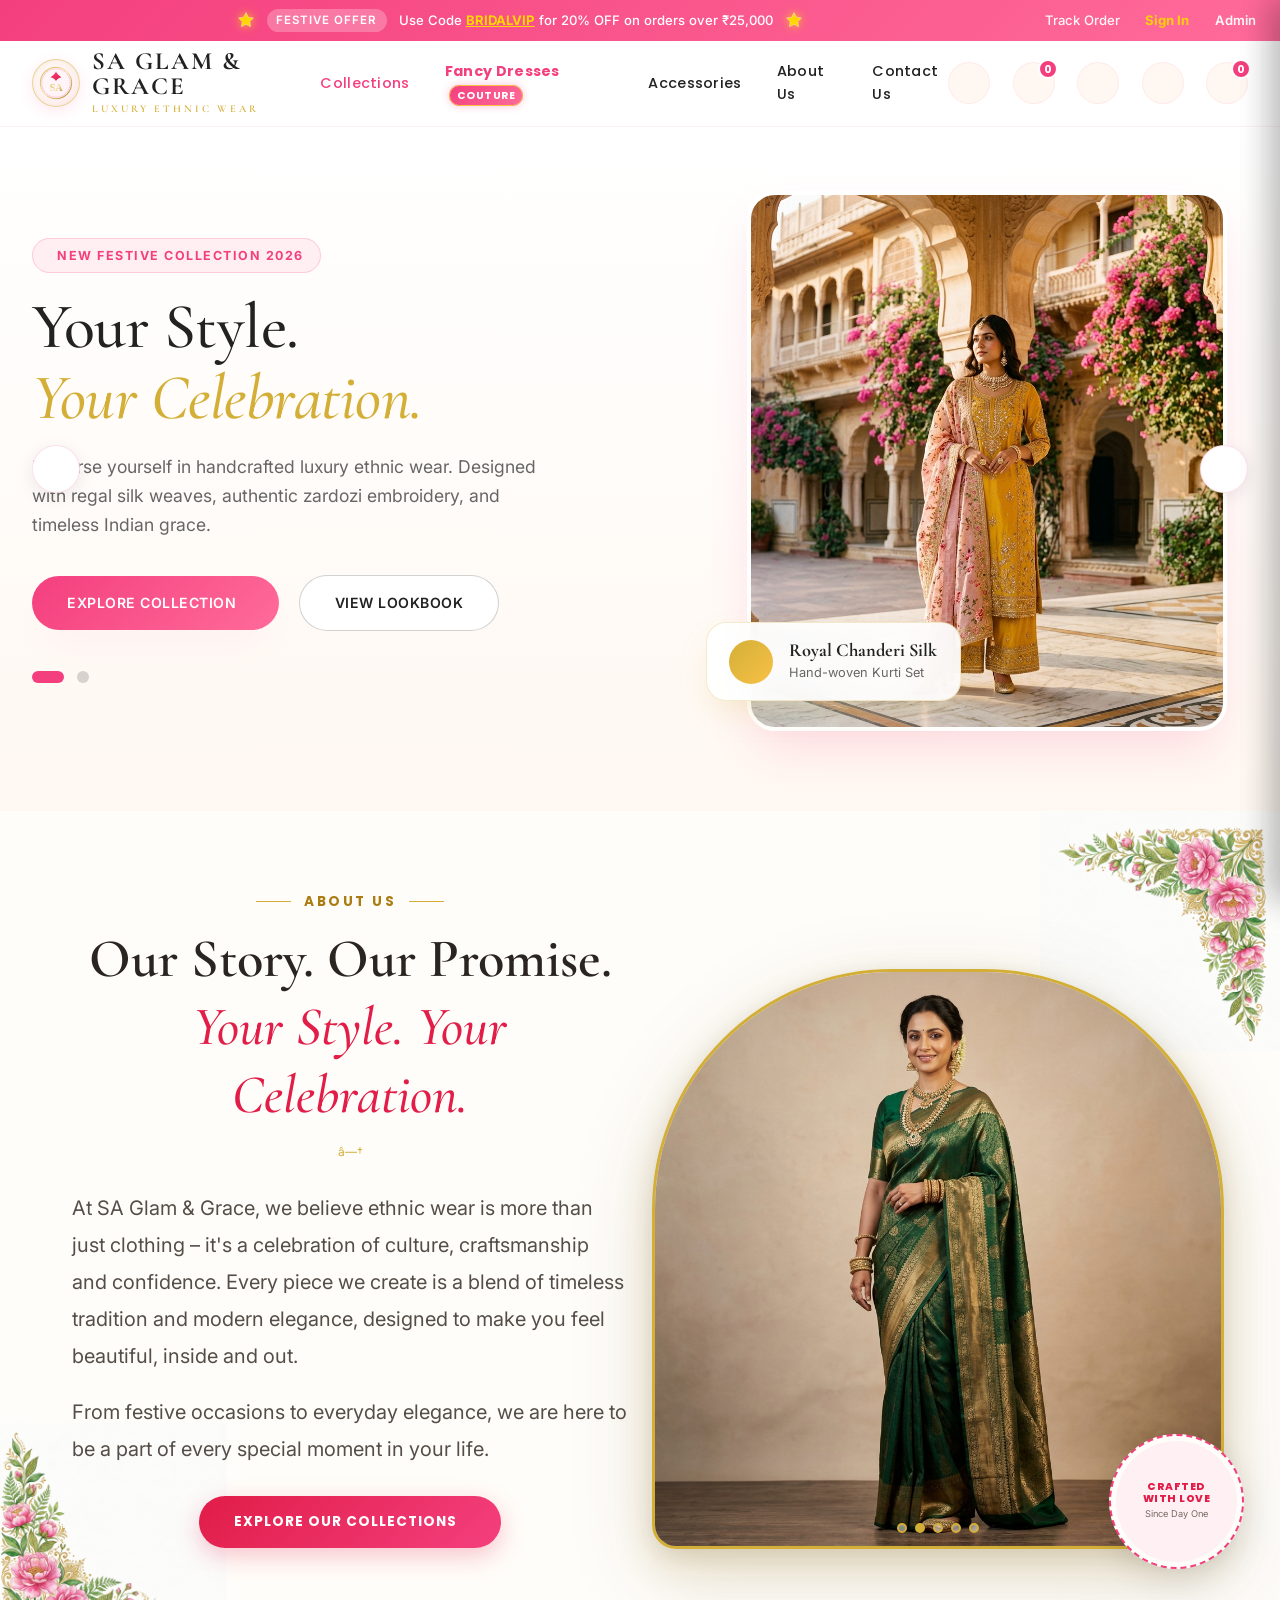
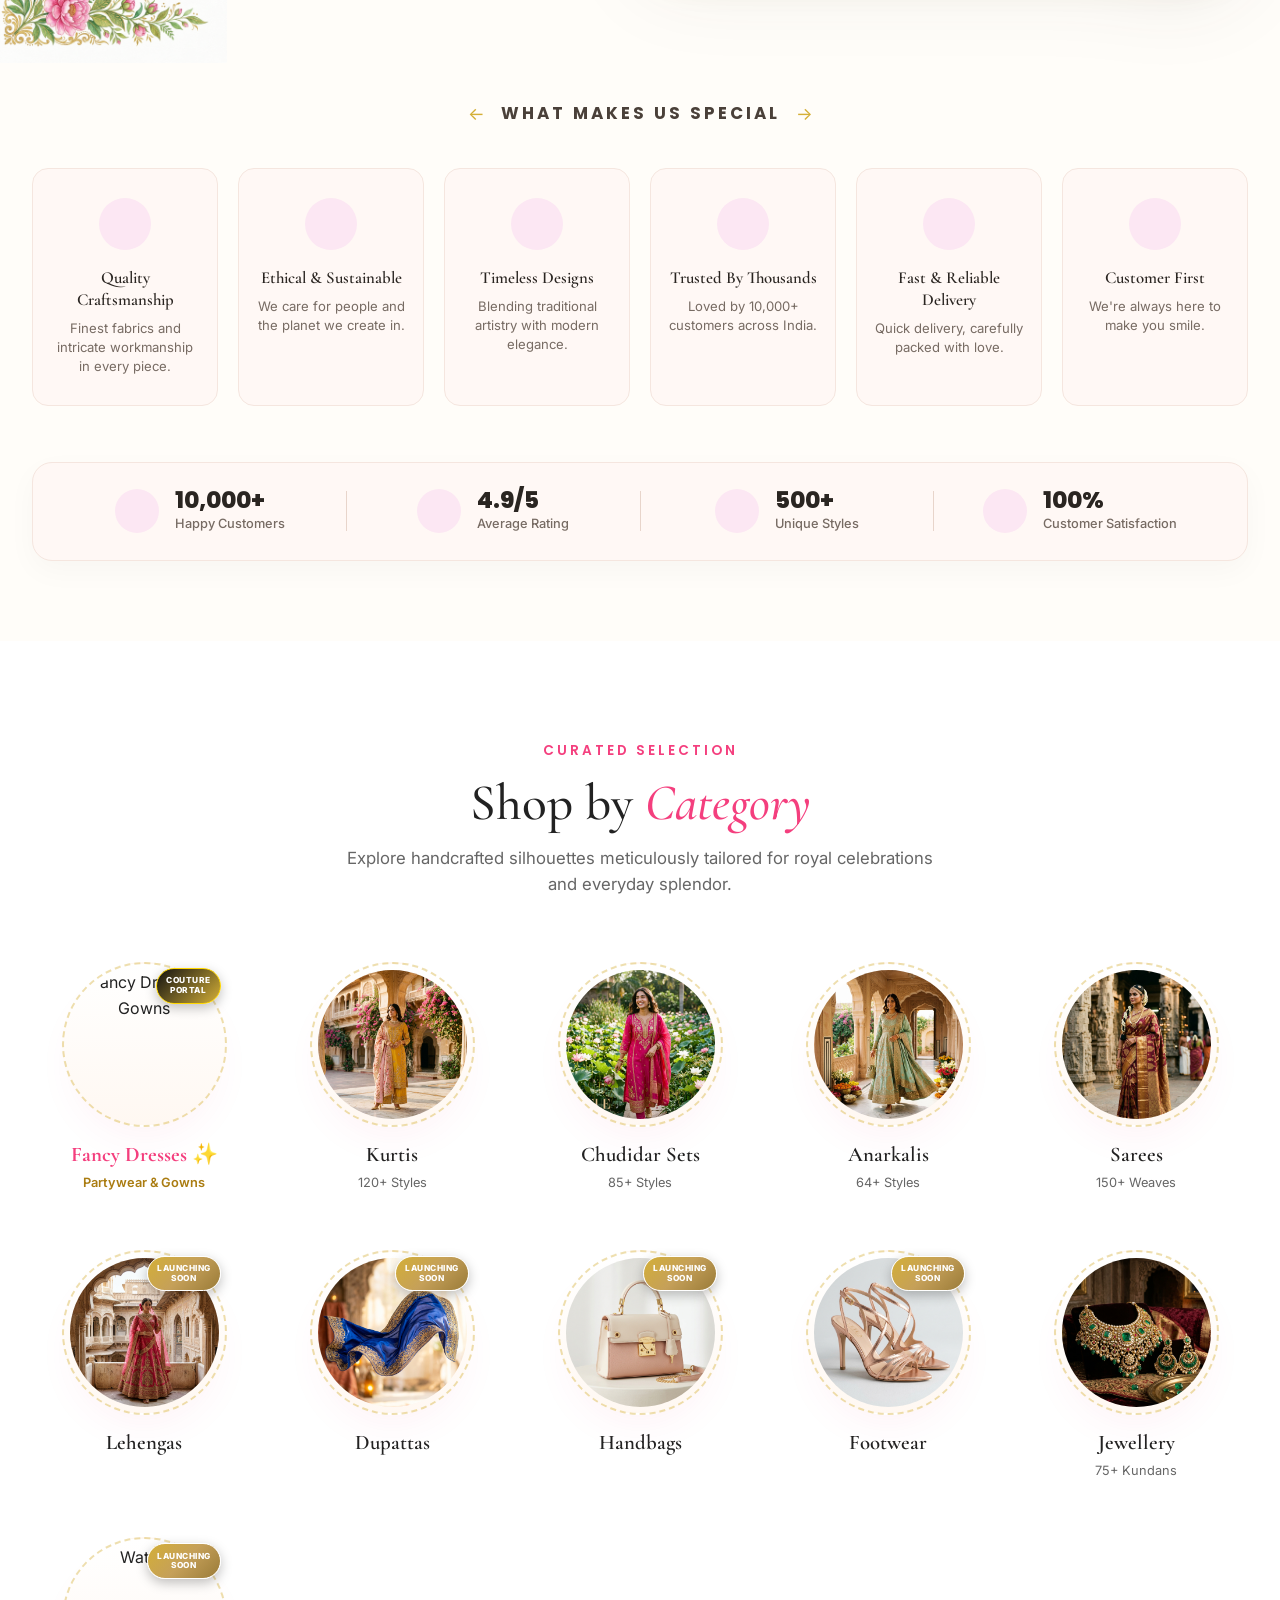
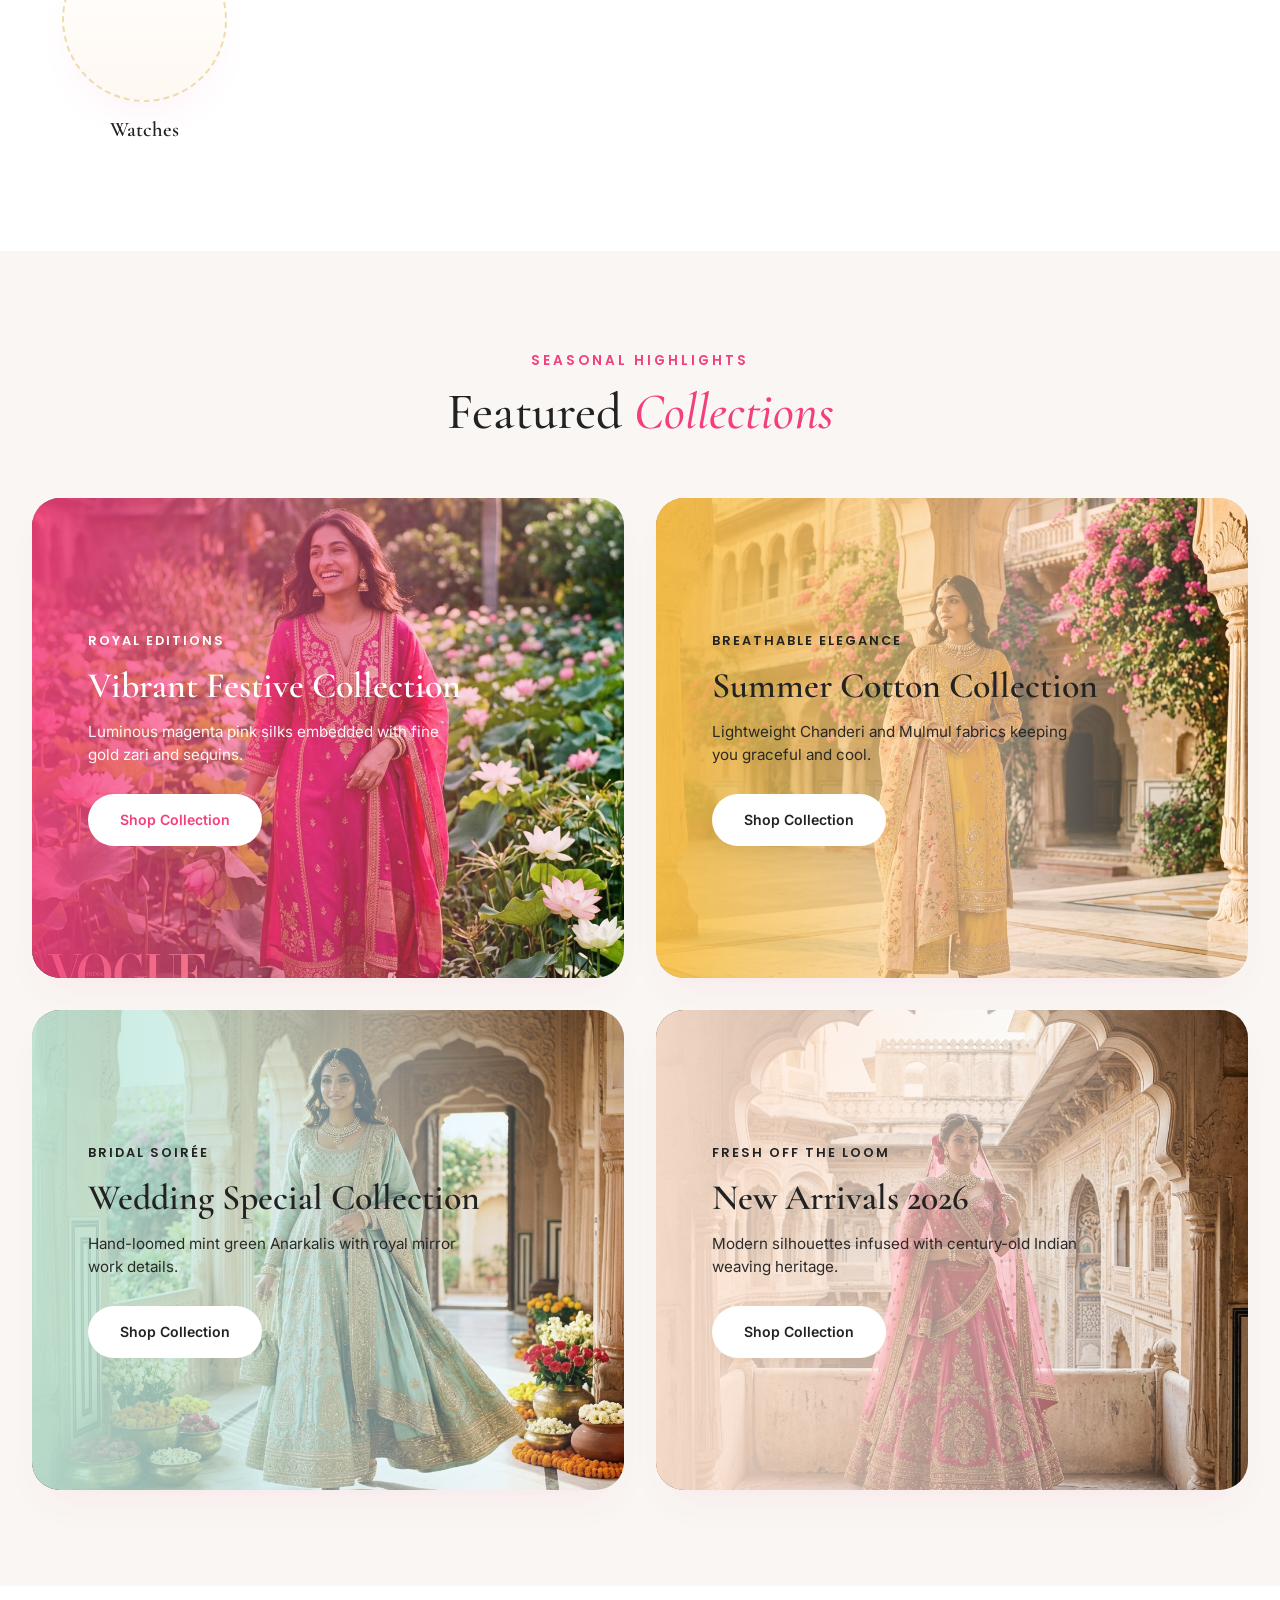
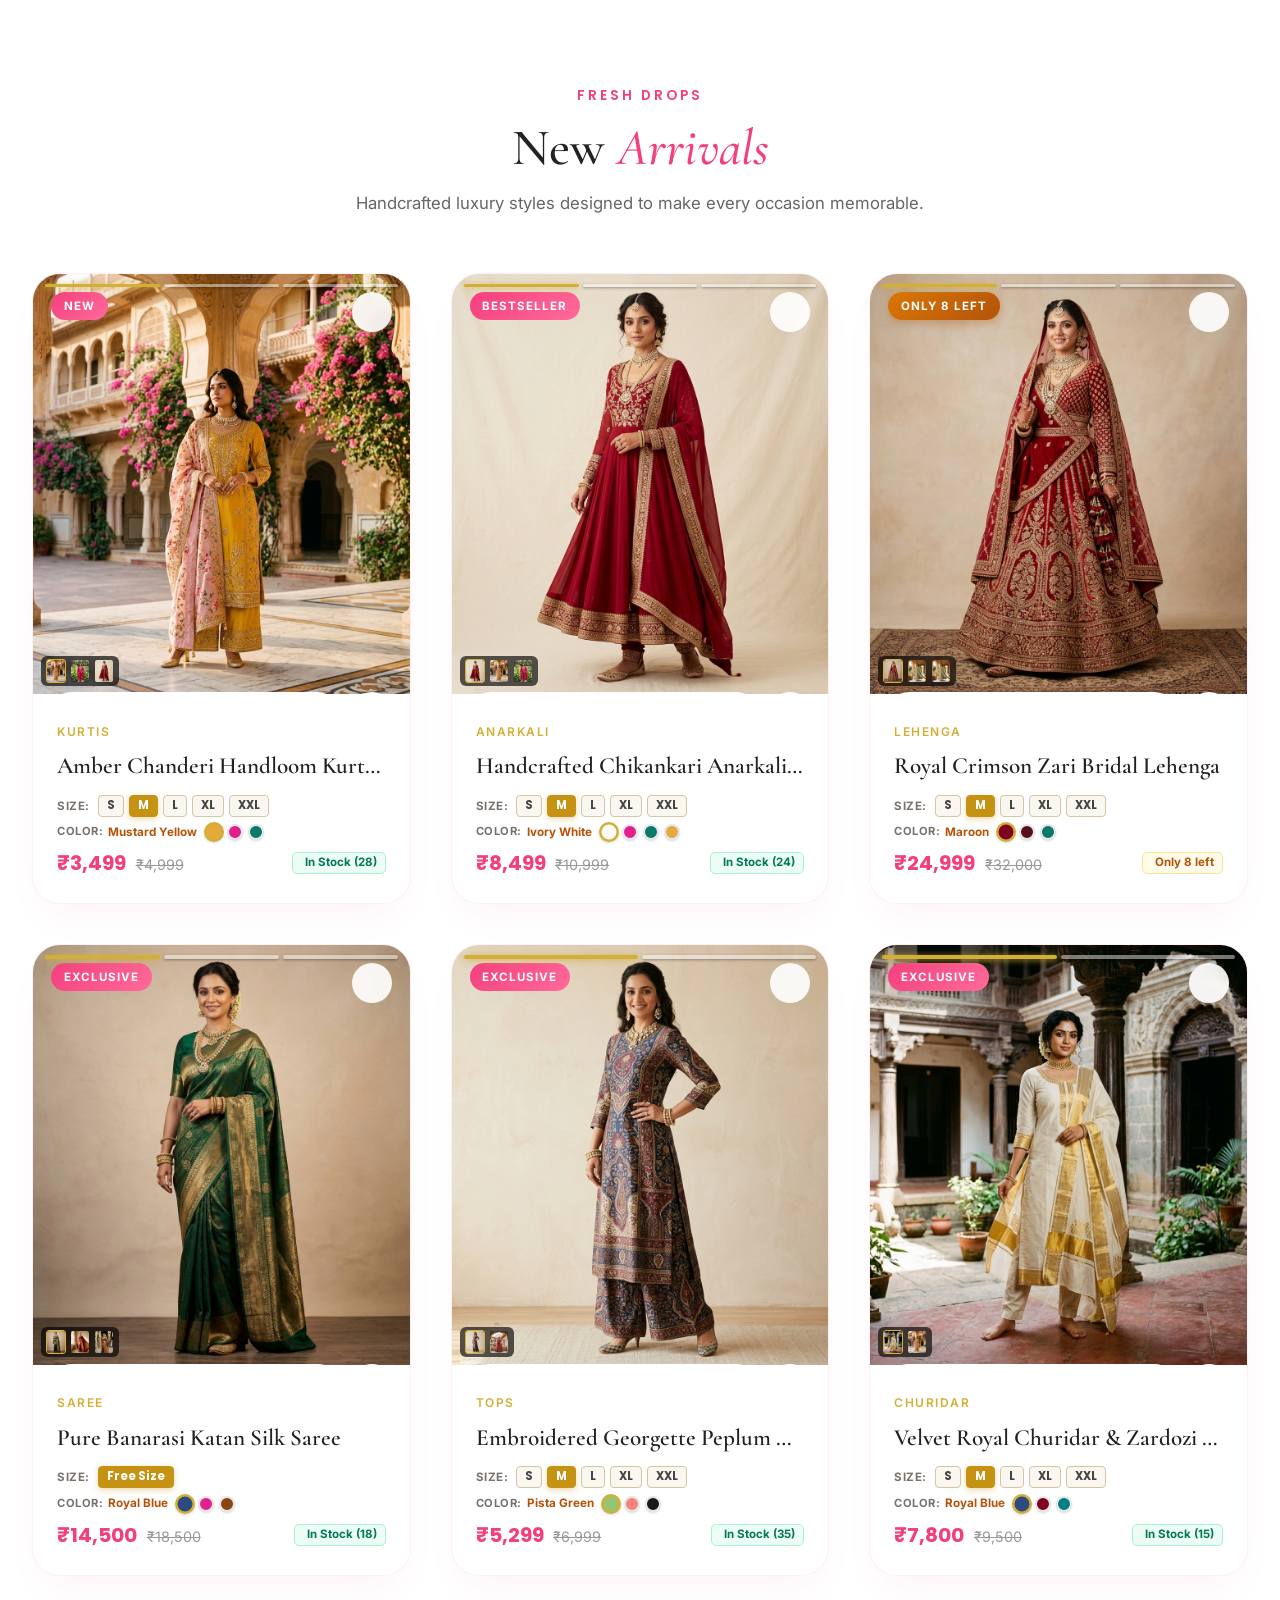
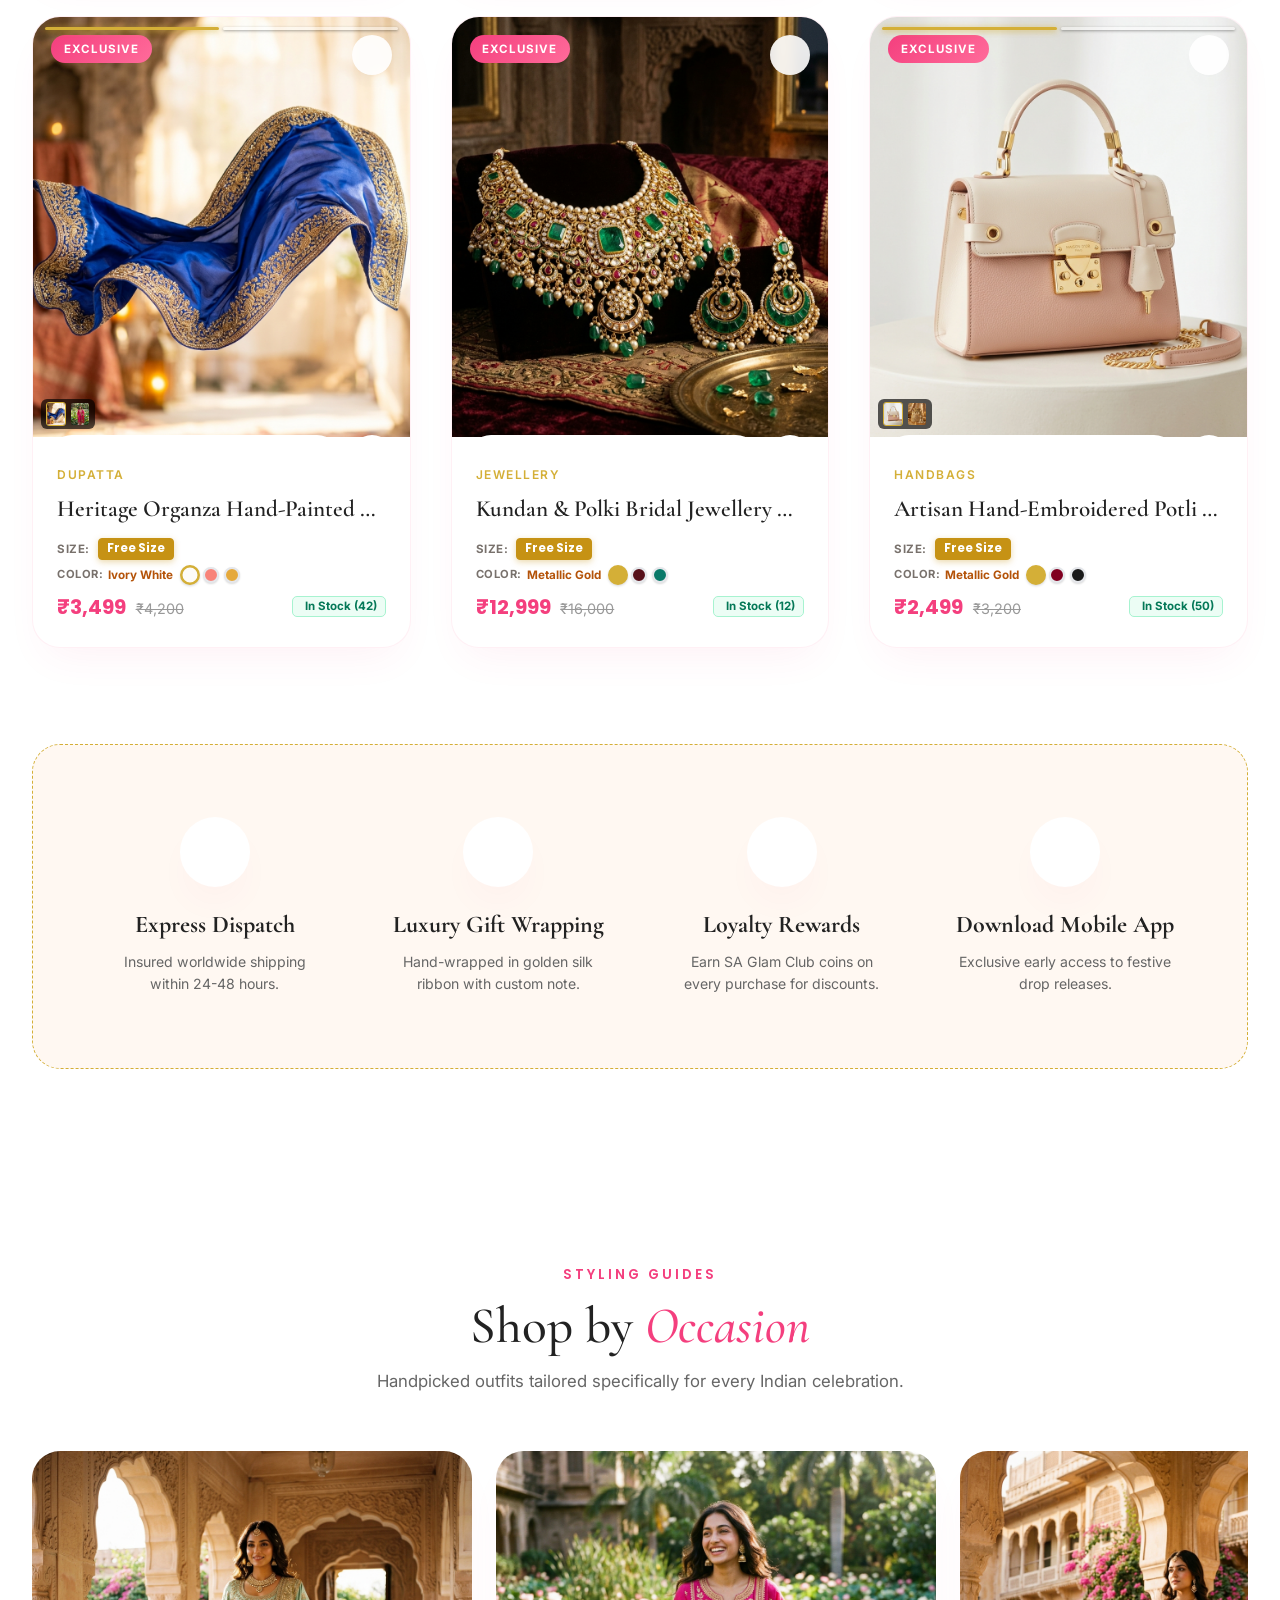
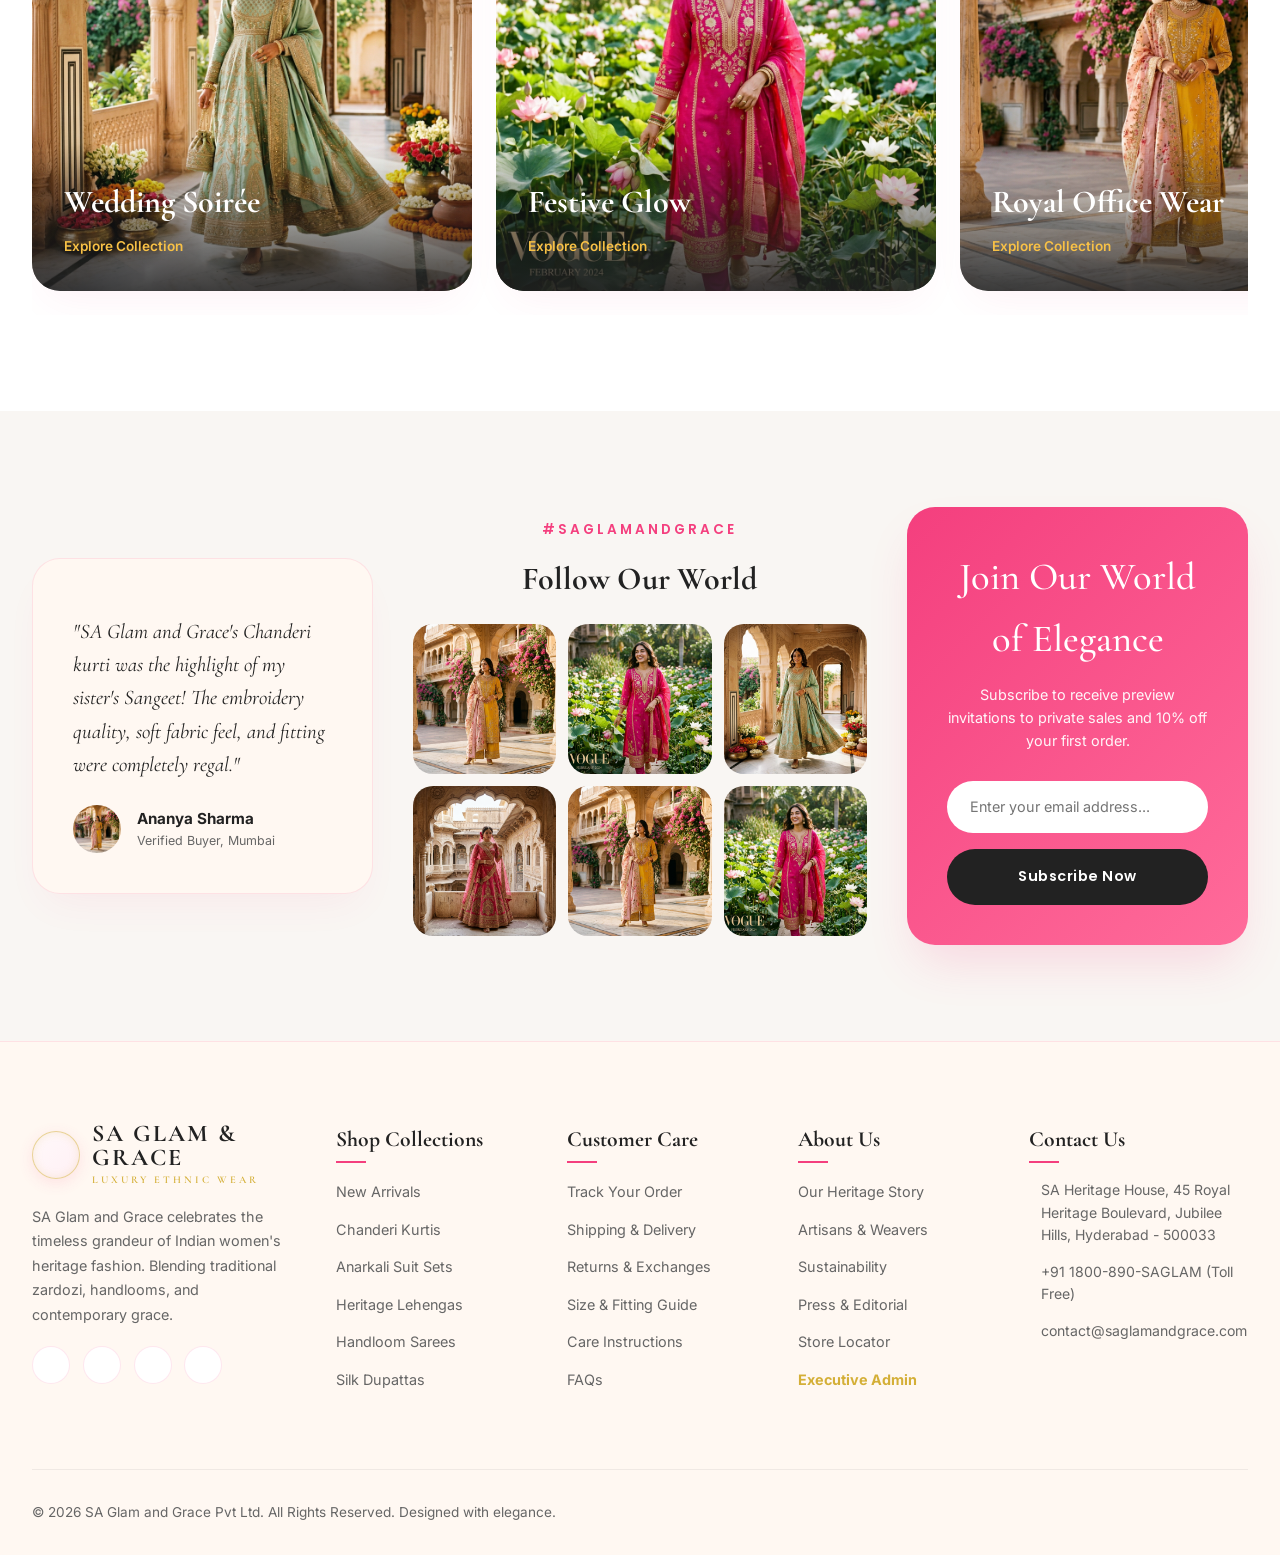
==== index.html @ fd058834 "Fix invoice multi-quantity breakdown, admin coupon live sync, customer account UI, and clear default" ====
<!DOCTYPE html>
<html lang="en">
<head>
  <meta charset="UTF-8">
  <meta name="viewport" content="width=device-width, initial-scale=1.0">
  <title>SA Glam and Grace | Luxury Indian Women's Ethnic Fashion</title>
  <meta name="description" content="Discover SA Glam and Grace's award-winning luxury ethnic wear collection. Handcrafted Kurtis, Sarees, Lehengas, and Anarkalis designed for regal Indian celebrations.">
  
  <!-- Google Fonts & Remix Icons -->
  <link rel="preconnect" href="https://fonts.googleapis.com">
  <link rel="preconnect" href="https://fonts.gstatic.com" crossorigin>
  <link href="https://cdn.jsdelivr.net/npm/remixicon@3.5.0/fonts/remixicon.css" rel="stylesheet">
  
  <!-- Master Stylesheet -->
    <!-- Supabase Cloud SDK & Configuration -->
  <script src="https://cdn.jsdelivr.net/npm/@supabase/supabase-js@2"></script>
  <script src="supabase-client.js"></script>
  <link rel="stylesheet" href="./style.css?v=220">

<style id="interactive-sizes-style">
  .card-size-btn {
    padding: 3px 8px;
    font-size: 0.72rem;
    font-weight: 700;
    border-radius: 4px;
    cursor: pointer;
    border: 1.5px solid #d4c5a3;
    background: #faf7f0;
    color: #444;
    transition: all 0.18s ease;
    line-height: 1.2;
    user-select: none;
  }
  .card-size-btn:hover {
    border-color: #c69214;
    color: #c69214;
    background: #fff;
  }
  .card-size-btn.active {
    background: #c69214 !important;
    color: #ffffff !important;
    border-color: #c69214 !important;
    box-shadow: 0 2px 6px rgba(198, 146, 20, 0.35);
  }
  .product-sizes-selector-row {
    display: flex;
    gap: 5px;
    flex-wrap: wrap;
    margin: 8px 0 6px 0;
    align-items: center;
  }
  .product-card:hover .product-img-primary {
    opacity: 1 !important;
  }
  .product-img-wrapper {
    position: relative;
    overflow: hidden;
  }
  .card-slider-progress {
    position: absolute;
    top: 10px;
    left: 12px;
    right: 12px;
    display: flex;
    gap: 4px;
    z-index: 6;
    pointer-events: none;
  }
  .card-slider-bar {
    flex: 1;
    height: 3.5px;
    background: rgba(255, 255, 255, 0.45);
    border-radius: 2px;
    transition: all 0.25s ease;
    box-shadow: 0 1px 3px rgba(0, 0, 0, 0.35);
  }
  .card-slider-bar.active {
    background: #D4AF37;
    box-shadow: 0 1px 6px rgba(212, 175, 55, 0.85);
  }
  .card-slider-arrow {
    position: absolute;
    top: 50%;
    transform: translateY(-50%);
    width: 32px;
    height: 32px;
    border-radius: 50%;
    background: rgba(255, 255, 255, 0.92);
    backdrop-filter: blur(4px);
    border: 1px solid rgba(212, 175, 55, 0.35);
    color: #1a1a1a;
    display: flex;
    align-items: center;
    justify-content: center;
    cursor: pointer;
    z-index: 6;
    box-shadow: 0 3px 10px rgba(0, 0, 0, 0.18);
    opacity: 0;
    transition: all 0.22s cubic-bezier(0.16, 1, 0.3, 1);
    font-size: 1.15rem;
    padding: 0;
  }
  .product-card:hover .card-slider-arrow {
    opacity: 1;
  }
  .card-slider-arrow:hover {
    background: #D4AF37;
    color: #ffffff;
    border-color: #D4AF37;
    transform: translateY(-50%) scale(1.12);
  }
  .card-slider-arrow.prev { left: 8px; }
  .card-slider-arrow.next { right: 8px; }
  .qv-img-wrapper {
    position: relative;
    overflow: hidden;
    border-radius: 8px;
  }
  .qv-slider-arrow {
    position: absolute;
    top: 50%;
    transform: translateY(-50%);
    width: 40px;
    height: 40px;
    border-radius: 50%;
    background: rgba(255, 255, 255, 0.92);
    backdrop-filter: blur(6px);
    border: 1.5px solid rgba(212, 175, 55, 0.4);
    color: #111;
    display: flex;
    align-items: center;
    justify-content: center;
    cursor: pointer;
    z-index: 10;
    font-size: 1.35rem;
    box-shadow: 0 4px 14px rgba(0, 0, 0, 0.2);
    transition: all 0.2s ease;
    padding: 0;
  }
  .qv-slider-arrow:hover {
    background: #D4AF37;
    color: #ffffff;
    border-color: #D4AF37;
    transform: translateY(-50%) scale(1.12);
  }
  .qv-slider-arrow.prev { left: 10px; }
  .qv-slider-arrow.next { right: 10px; }
  .qv-img-counter {
    position: absolute;
    bottom: 12px;
    right: 12px;
    background: rgba(0, 0, 0, 0.7);
    color: #ffffff;
    font-size: 0.75rem;
    font-weight: 700;
    padding: 3px 9px;
    border-radius: 12px;
    backdrop-filter: blur(4px);
    letter-spacing: 0.5px;
    z-index: 9;
  }
</style>

</head>
<body>

  <!-- â”€â”€â”€â”€â”€â”€â”€â”€â”€â”€â”€â”€â”€â”€â”€â”€â”€â”€â”€â”€â”€â”€â”€â”€â”€â”€â”€â”€â”€â”€â”€â”€â”€â”€â”€â”€â”€â”€â”€â”€â”€â”€
       SECTION 1 – Announcement Bar
       â”€â”€â”€â”€â”€â”€â”€â”€â”€â”€â”€â”€â”€â”€â”€â”€â”€â”€â”€â”€â”€â”€â”€â”€â”€â”€â”€â”€â”€â”€â”€â”€â”€â”€â”€â”€â”€â”€â”€â”€â”€â”€ -->
  <aside class="announcement-bar" id="announcementBar">
    <div class="container announcement-container">
      <div class="announcement-ticker">
        <svg class="star-icon-svg" viewBox="0 0 24 24" width="18" height="18">
          <path fill="#FFD700" stroke="#FFFFFF" stroke-width="0.5" d="M12 2l3.09 6.26L22 9.27l-5 4.87 1.18 6.88L12 17.77l-6.18 3.25L7 14.14 2 9.27l6.91-1.01L12 2z"/>
        </svg>
        <span class="badge-tag">Festive Offer</span>
        <span id="announcementPromoText">Use Code <strong style="color:#FFD700; text-decoration:underline;">BRIDALVIP</strong> for 20% OFF on orders over ₹25,000</span>
        <svg class="star-icon-svg" viewBox="0 0 24 24" width="18" height="18">
          <path fill="#FFD700" stroke="#FFFFFF" stroke-width="0.5" d="M12 2l3.09 6.26L22 9.27l-5 4.87 1.18 6.88L12 17.77l-6.18 3.25L7 14.14 2 9.27l6.91-1.01L12 2z"/>
        </svg>
      </div>
      <div class="announcement-links">
        <a href="#track-order"><i class="ri-truck-line"></i> Track Order</a>
        <a href="javascript:void(0)" onclick="window.openCustomerAuth && window.openCustomerAuth(event)" style="color:#FFD700; font-weight:700;"><i class="ri-user-star-line"></i> Sign In</a>
        <a href="admin.html" style="color:#fff; font-weight:600;"><i class="ri-shield-user-line"></i> Admin</a>
      </div>
    </div>
  </aside>

  <!-- â”€â”€â”€â”€â”€â”€â”€â”€â”€â”€â”€â”€â”€â”€â”€â”€â”€â”€â”€â”€â”€â”€â”€â”€â”€â”€â”€â”€â”€â”€â”€â”€â”€â”€â”€â”€â”€â”€â”€â”€â”€â”€
       SECTION 2 – Premium Sticky Header
       â”€â”€â”€â”€â”€â”€â”€â”€â”€â”€â”€â”€â”€â”€â”€â”€â”€â”€â”€â”€â”€â”€â”€â”€â”€â”€â”€â”€â”€â”€â”€â”€â”€â”€â”€â”€â”€â”€â”€â”€â”€â”€ -->
  <header class="header-sticky" id="mainHeader">
    <div class="container header-container">
      
      <!-- Brand Logo -->
      <a href="#" class="brand-logo" id="brandLogo">
        <div class="logo-icon">
          <svg viewBox="0 0 50 50" class="brand-crest-svg" width="34" height="34">
            <defs>
              <linearGradient id="goldGrad" x1="0%" y1="0%" x2="100%" y2="100%">
                <stop offset="0%" stop-color="#D4AF37"/>
                <stop offset="50%" stop-color="#F3E5AB"/>
                <stop offset="100%" stop-color="#AA7C11"/>
              </linearGradient>
              <linearGradient id="pinkGrad" x1="0%" y1="0%" x2="100%" y2="100%">
                <stop offset="0%" stop-color="#F43F7E"/>
                <stop offset="100%" stop-color="#E11D48"/>
              </linearGradient>
            </defs>
            <!-- Decorative Gold Ring -->
            <circle cx="25" cy="25" r="23" fill="none" stroke="url(#goldGrad)" stroke-width="1.5"/>
            <circle cx="25" cy="25" r="21" fill="none" stroke="#F43F7E" stroke-width="0.5" stroke-dasharray="2 1"/>
            
            <!-- Royal Lotus Petal Motif -->
            <path d="M25 8 C27 13 31 14 33 17 C30 17 27 19 25 22 C23 19 20 17 17 17 C19 14 23 13 25 8 Z" fill="url(#pinkGrad)"/>
            
            <!-- Monogram SA -->
            <text x="25" y="37" font-family="'Playfair Display', serif" font-size="15" font-weight="700" fill="url(#goldGrad)" text-anchor="middle" letter-spacing="-0.5">SA</text>
          </svg>
        </div>
        <div class="logo-text">
          <span class="brand-name" style="font-size: 1.55rem; letter-spacing: 2px;">SA GLAM &amp; GRACE</span>
          <span class="brand-tagline">LUXURY ETHNIC WEAR</span>
        </div>
      </a>

      <!-- Center Navigation with Dropdown Menu -->
      <nav class="main-nav" id="mainNav">
        <ul>
          <!-- Collections with Dropdown -->
          <li class="nav-item has-mega active">
            <a href="#collections" class="nav-link">Collections <i class="ri-arrow-down-s-line"></i></a>
            
            <!-- Mega Dropdown Menu -->
            <div class="mega-menu">
              <div class="mega-column">
                <h4>Kurtis &amp; Sets</h4>
                <ul>
                  <li><a href="category.html?cat=kurtis">Straight Cut Kurtis</a></li>
                  <li><a href="category.html?cat=kurtis">A-Line Kurtis</a></li>
                  <li><a href="category.html?cat=anarkali">Anarkali Suit Sets</a></li>
                  <li><a href="category.html?cat=churidar">Chudidar Sets</a></li>
                  <li><a href="#categories">Short Tunics &amp; Kaftans</a></li>
                </ul>
              </div>
              <div class="mega-column">
                <h4>Sarees &amp; Lehengas</h4>
                <ul>
                  <li><a href="category.html?cat=saree">Banarasi Silk Sarees</a></li>
                  <li><a href="#categories">Chanderi &amp; Organza Sarees</a></li>
                  <a href="category.html?cat=lehenga">Heritage Bridal Lehengas <span class="tag-soon">Launching Soon</span></a></li>
                  <a href="category.html?cat=dupatta">Hand-Embroidered Dupattas <span class="tag-soon">Launching Soon</span></a></li>
                </ul>
              </div>
              <div class="mega-column">
                <h4>By Occasion</h4>
                <ul>
                  <li><a href="#occasions">Festive SoirÃ©e</a></li>
                  <li><a href="#occasions">Wedding &amp; Sangeet</a></li>
                  <li><a href="#occasions">Royal Office Wear</a></li>
                  <li><a href="#occasions">Daily Luxury</a></li>
                </ul>
              </div>
              <div class="mega-banner">
                <img src="./assets/images/hero_1.png" alt="Curated Collections">
                <h5 style="font-family: var(--font-serif); font-size: 1.1rem; color: var(--primary-pink);">Royal Silk Collection</h5>
                <p style="font-size: 0.78rem; color: #666; margin-top: 2px;">Hand-embroidered zardozi touch</p>
              </div>
            </div>
          </li>

          <!-- Fancy Dresses Dedicated Link -->
          <li class="nav-item nav-item-fancy">
            <a href="#fancy-dresses" class="nav-link nav-link-fancy" id="fancyNavBtn">
              <i class="ri-sparkles-fill" style="color: #FFD700;"></i> Fancy Dresses <span class="badge-tag-sparkle">COUTURE</span>
            </a>
          </li>

          <!-- Accessories with Dropdown (3 Columns) -->
          <li class="nav-item has-dropdown">
            <a href="#categories" class="nav-link">Accessories <i class="ri-arrow-down-s-line"></i></a>
            
            <!-- Accessories Dropdown Menu -->
            <div class="dropdown-menu">
              <div class="dropdown-column">
                <h4><i class="ri-sparkles-line"></i> Earrings</h4>
                <ul>
                  <li><a href="#categories">Jhumkas &amp; Chandbalis</a></li>
                  <li><a href="#categories">Kundan &amp; Polki Earrings</a></li>
                  <li><a href="#categories">Statement Earrings</a></li>
                </ul>
              </div>
              <div class="dropdown-column">
                <h4><i class="ri-heart-pulse-line"></i> Necklaces</h4>
                <ul>
                  <li><a href="#categories">Choker Sets &amp; Harams</a></li>
                  <li><a href="#categories">Royal Kundan Necklaces</a></li>
                  <li><a href="#categories">Temple Jewelry &amp; Chains</a></li>
                </ul>
              </div>
              <div class="dropdown-column">
                <h4><i class="ri-vip-diamond-line"></i> Rings &amp; Bangles</h4>
                <ul>
                  <li><a href="#categories">Statement Finger Rings</a></li>
                  <li><a href="#categories">Kundan Bracelets &amp; Kadas</a></li>
                  <li><a href="#categories">Bangle Sets</a></li>
                </ul>
              </div>
            </div>
          </li>

          <!-- About Us -->
          <li class="nav-item"><a href="#about" class="nav-link">About Us</a></li>

          <!-- Contact Us -->
          <li class="nav-item"><a href="#contact" class="nav-link">Contact Us</a></li>
        </ul>
      </nav>

      <!-- Header Actions Right -->
      <div class="header-actions">
        <button class="action-btn" id="searchBtn" title="Search Collections">
          <i class="ri-search-line" style="font-size: 1.25rem;"></i>
        </button>
        
        <button class="action-btn" id="wishlistHeaderBtn" onclick="window.openWishlistDrawer && window.openWishlistDrawer(event)" title="Wishlist">
          <i class="ri-heart-line" style="font-size: 1.25rem;"></i>
          <span class="badge-count" id="wishlistBadge">0</span>
        </button>
        
        <a href="dashboard.html" class="action-btn" title="My Orders & Live Tracking" id="ordersNavBtn">
          <i class="ri-truck-line" style="font-size: 1.25rem;"></i>
        </a>
        <a href="javascript:void(0)" onclick="window.openCustomerAuth && window.openCustomerAuth(event)" class="action-btn" title="My Account (Sign In / Register)" id="accountBtn">
          <i class="ri-user-line" style="font-size: 1.25rem;"></i>
        </a>
        
        <button class="action-btn cart-trigger" id="cartHeaderBtn" onclick="window.openCartDrawer ? window.openCartDrawer() : (window.openCart && window.openCart())" title="Shopping Bag">
          <i class="ri-shopping-bag-line" style="font-size: 1.25rem;"></i>
          <span class="badge-count" id="cartBadge">0</span>
        </button>
      </div>

    </div>
  </header>

  <!-- â”€â”€â”€â”€â”€â”€â”€â”€â”€â”€â”€â”€â”€â”€â”€â”€â”€â”€â”€â”€â”€â”€â”€â”€â”€â”€â”€â”€â”€â”€â”€â”€â”€â”€â”€â”€â”€â”€â”€â”€â”€â”€
       SECTION 3 – Hero Banner (Restored Slider)
       â”€â”€â”€â”€â”€â”€â”€â”€â”€â”€â”€â”€â”€â”€â”€â”€â”€â”€â”€â”€â”€â”€â”€â”€â”€â”€â”€â”€â”€â”€â”€â”€â”€â”€â”€â”€â”€â”€â”€â”€â”€â”€ -->
  <section class="hero-section" id="hero">
    <!-- Navigation Arrows -->
    <button class="hero-nav-arrow arrow-left" id="heroPrevBtn" aria-label="Previous Slide">
      <i class="ri-arrow-left-s-line"></i>
    </button>
    <button class="hero-nav-arrow arrow-right" id="heroNextBtn" aria-label="Next Slide">
      <i class="ri-arrow-right-s-line"></i>
    </button>

    <div class="container hero-container">
      
      <!-- Hero Left Content -->
      <div class="hero-left-content">
        <div class="hero-tag" id="heroTag">
          <i class="ri-sparkling-fill"></i> NEW FESTIVE COLLECTION 2026
        </div>

        <h1 class="hero-heading" id="heroHeading">
          Your Style.<br>
          <span class="italic-gold">Your Celebration.</span>
        </h1>

        <p class="hero-description" id="heroDesc">
          Immerse yourself in handcrafted luxury ethnic wear. Designed with regal silk weaves, authentic zardozi embroidery, and timeless Indian grace.
        </p>

        <div class="hero-buttons">
          <a href="#new-arrivals" class="btn-primary">
            EXPLORE COLLECTION <i class="ri-arrow-right-line"></i>
          </a>
          <a href="#categories" class="btn-secondary">
            VIEW LOOKBOOK
          </a>
        </div>

        <div class="hero-controls">
          <span class="dot active"></span>
          <span class="dot"></span>
        </div>
      </div>

      <!-- Hero Right Image Card & Glass Badge -->
      <div class="hero-image-wrapper">
        <div class="hero-img-container">
          <img src="./assets/images/hero_1.png" alt="SA Glam & Grace Luxury Ethnic Wear" id="heroImg">
        </div>

        <!-- Floating Glassmorphism Badge -->
        <div class="hero-badge-glass">
          <div class="badge-icon">
            <i class="ri-award-line"></i>
          </div>
          <div class="badge-text-group">
            <h4 id="badgeTitle">Royal Chanderi Silk</h4>
            <p id="badgeDesc">Hand-woven Kurti Set</p>
          </div>
        </div>
      </div>

    </div>
  </section>

  <!-- â”€â”€â”€â”€â”€â”€â”€â”€â”€â”€â”€â”€â”€â”€â”€â”€â”€â”€â”€â”€â”€â”€â”€â”€â”€â”€â”€â”€â”€â”€â”€â”€â”€â”€â”€â”€â”€â”€â”€â”€â”€â”€
       SECTION 4 – About Us & What Makes Us Special
       â”€â”€â”€â”€â”€â”€â”€â”€â”€â”€â”€â”€â”€â”€â”€â”€â”€â”€â”€â”€â”€â”€â”€â”€â”€â”€â”€â”€â”€â”€â”€â”€â”€â”€â”€â”€â”€â”€â”€â”€â”€â”€ -->
  <section class="about-special-section" id="about">
    
    <!-- Right Floral Top Corner Artwork -->
    <div class="floral-corner-right">
      <img src="./assets/images/floral_right.png" alt="Corner Floral Ornament" class="floral-img-right">
    </div>

    <div class="container">
      
      <!-- Two Column Grid (Left Story & Header, Right Image) -->
      <div class="about-hero-grid">
        
        <!-- Bottom-Left Floral Corner Artwork -->
        <div class="floral-corner-left">
          <img src="./assets/images/floral_right.png" alt="Bottom Left Floral Ornament" class="floral-img-left">
        </div>
        
        <!-- Left Column: Centered Header + Story Text + CTA Button -->
        <div class="about-text-content">
          
          <div class="about-badge-header">
            <span class="gold-line"></span>
            <span class="gold-badge-text">ABOUT US</span>
            <span class="gold-line"></span>
          </div>

          <h2 class="about-headline">
            Our Story. Our Promise.<br>
            <span class="pink-italic-heading">Your Style. Your Celebration.</span>
          </h2>

          <div class="gold-divider-ornament">
            <span class="diamond-dot">â—†</span>
          </div>

          <p class="about-description-paragraph">
            At SA Glam &amp; Grace, we believe ethnic wear is more than just clothing – it's a celebration of culture, craftsmanship and confidence. Every piece we create is a blend of timeless tradition and modern elegance, designed to make you feel beautiful, inside and out.
          </p>

          <p class="about-description-paragraph">
            From festive occasions to everyday elegance, we are here to be a part of every special moment in your life.
          </p>

          <a href="#collections" class="btn-pink-pill">
            EXPLORE OUR COLLECTIONS <i class="ri-arrow-right-line"></i>
          </a>

        </div>

        <!-- Right Column: Custom Cutout Image Container -->
        <div class="about-image-column">
          <div class="arch-image-frame">

            <!-- About Us Image Carousel -->
            <div class="about-carousel" id="aboutCarousel">
              <img src="./assets/images/about_us_model.png" alt="SA Glam & Grace Heritage Ethnic Wear" class="about-carousel-img active">
              <img src="./assets/images/about_saree.png" alt="SA Glam & Grace Saree Collection" class="about-carousel-img">
              <img src="./assets/images/about_lehenga.png" alt="SA Glam & Grace Lehenga Collection" class="about-carousel-img">
              <img src="./assets/images/about_anarkali.png" alt="SA Glam & Grace Anarkali Kurti" class="about-carousel-img">
              <img src="./assets/images/about_tops.png" alt="SA Glam & Grace Ethnic Tops" class="about-carousel-img">
            </div>

            <!-- Carousel Dots -->
            <div class="about-carousel-dots">
              <span class="about-dot active" onclick="goToAboutSlide(0)"></span>
              <span class="about-dot" onclick="goToAboutSlide(1)"></span>
              <span class="about-dot" onclick="goToAboutSlide(2)"></span>
              <span class="about-dot" onclick="goToAboutSlide(3)"></span>
              <span class="about-dot" onclick="goToAboutSlide(4)"></span>
            </div>

            <!-- Floating Circular Crafted With Love Badge -->
            <div class="crafted-badge-floating">
              <div class="crafted-badge-inner">
                <i class="ri-flower-line badge-pink-icon"></i>
                <div class="crafted-title">CRAFTED<br>WITH LOVE</div>
                <div class="crafted-sub">Since Day One</div>
                <i class="ri-heart-fill badge-gold-heart"></i>
              </div>
            </div>

          </div>
        </div>

      </div>

      <!-- Center Divider: WHAT MAKES US SPECIAL -->
      <div class="special-section-divider">
        <span class="ornament-arrow">←</span>
        <h3 class="special-title">WHAT MAKES US SPECIAL</h3>
        <span class="ornament-arrow">→</span>
      </div>

      <!-- 6 Feature Cards Grid -->
      <div class="special-cards-grid">
        
        <!-- Card 1 -->
        <div class="special-card">
          <div class="special-card-icon">
            <i class="ri-hand-heart-line"></i>
          </div>
          <h4>Quality Craftsmanship</h4>
          <p>Finest fabrics and intricate workmanship in every piece.</p>
        </div>

        <!-- Card 2 -->
        <div class="special-card">
          <div class="special-card-icon">
            <i class="ri-leaf-line"></i>
          </div>
          <h4>Ethical &amp; Sustainable</h4>
          <p>We care for people and the planet we create in.</p>
        </div>

        <!-- Card 3 -->
        <div class="special-card">
          <div class="special-card-icon">
            <i class="ri-t-shirt-line"></i>
          </div>
          <h4>Timeless Designs</h4>
          <p>Blending traditional artistry with modern elegance.</p>
        </div>

        <!-- Card 4 -->
        <div class="special-card">
          <div class="special-card-icon">
            <i class="ri-award-line"></i>
          </div>
          <h4>Trusted By Thousands</h4>
          <p>Loved by 10,000+ customers across India.</p>
        </div>

        <!-- Card 5 -->
        <div class="special-card">
          <div class="special-card-icon">
            <i class="ri-truck-line"></i>
          </div>
          <h4>Fast &amp; Reliable Delivery</h4>
          <p>Quick delivery, carefully packed with love.</p>
        </div>

        <!-- Card 6 -->
        <div class="special-card">
          <div class="special-card-icon">
            <i class="ri-customer-service-2-line"></i>
          </div>
          <h4>Customer First</h4>
          <p>We're always here to make you smile.</p>
        </div>

      </div>

      <!-- Bottom Stats Bar -->
      <div class="stats-bar-card">
        <div class="stat-item">
          <div class="stat-icon-wrapper"><i class="ri-group-line"></i></div>
          <div class="stat-info">
            <div class="stat-number">10,000+</div>
            <div class="stat-label">Happy Customers</div>
          </div>
        </div>

        <div class="stat-divider"></div>

        <div class="stat-item">
          <div class="stat-icon-wrapper"><i class="ri-star-line"></i></div>
          <div class="stat-info">
            <div class="stat-number">4.9/5</div>
            <div class="stat-label">Average Rating</div>
          </div>
        </div>

        <div class="stat-divider"></div>

        <div class="stat-item">
          <div class="stat-icon-wrapper"><i class="ri-shopping-bag-3-line"></i></div>
          <div class="stat-info">
            <div class="stat-number">500+</div>
            <div class="stat-label">Unique Styles</div>
          </div>
        </div>

        <div class="stat-divider"></div>

        <div class="stat-item">
          <div class="stat-icon-wrapper"><i class="ri-heart-line"></i></div>
          <div class="stat-info">
            <div class="stat-number">100%</div>
            <div class="stat-label">Customer Satisfaction</div>
          </div>
        </div>
      </div>

    </div>
  </section>

  <!-- â”€â”€â”€â”€â”€â”€â”€â”€â”€â”€â”€â”€â”€â”€â”€â”€â”€â”€â”€â”€â”€â”€â”€â”€â”€â”€â”€â”€â”€â”€â”€â”€â”€â”€â”€â”€â”€â”€â”€â”€â”€â”€
       SECTION 5 – Shop by Category
       â”€â”€â”€â”€â”€â”€â”€â”€â”€â”€â”€â”€â”€â”€â”€â”€â”€â”€â”€â”€â”€â”€â”€â”€â”€â”€â”€â”€â”€â”€â”€â”€â”€â”€â”€â”€â”€â”€â”€â”€â”€â”€ -->
  <section class="section-padding" id="categories">
    <div class="container">
      
      <div class="section-header">
        <span class="sub-heading">Curated Selection</span>
        <h2 class="section-title">Shop by <span>Category</span></h2>
        <p class="section-desc">Explore handcrafted silhouettes meticulously tailored for royal celebrations and everyday splendor.</p>
      </div>

      <div class="categories-grid">
        
        <!-- Category 0: Featured Fancy Dresses Portal Trigger -->
        <a href="#fancy-dresses" class="category-card category-card-fancy" id="fancyCategoryCard">
          <div class="category-circle-wrapper">
            <div class="category-badge-gold" style="background: linear-gradient(135deg, #111, #D4AF37); color: #FFF; border: 1px solid #FFD700;">COUTURE<br>PORTAL</div>
            <div class="category-circle-inner" style="border-color: #D4AF37;">
              <img src="https://images.unsplash.com/photo-1566174053879-31528523f8ae?auto=format&fit=crop&w=800&q=80" alt="Fancy Dresses & Gowns">
            </div>
          </div>
          <h3 class="category-name" style="color: var(--primary-pink); font-weight: 700;">Fancy Dresses ✨</h3>
          <p class="category-count" style="color: #AA7C11; font-weight: 600;">Partywear &amp; Gowns</p>
        </a>

        <!-- Category 1 -->
        <a href="category.html?cat=kurtis" class="category-card">
          <div class="category-circle-wrapper">
            <div class="category-circle-inner">
              <img src="./assets/images/hero_1.png" alt="Kurtis">
            </div>
          </div>
          <h3 class="category-name">Kurtis</h3>
          <p class="category-count">120+ Styles</p>
        </a>

        <!-- Category 2 -->
        <a href="category.html?cat=churidar" class="category-card">
          <div class="category-circle-wrapper">
            <div class="category-circle-inner">
              <img src="./assets/images/festive.png" alt="Chudidar Sets">
            </div>
          </div>
          <h3 class="category-name">Chudidar Sets</h3>
          <p class="category-count">85+ Styles</p>
        </a>

        <!-- Category 3 -->
        <a href="category.html?cat=anarkali" class="category-card">
          <div class="category-circle-wrapper">
            <div class="category-circle-inner">
              <img src="./assets/images/wedding.png" alt="Anarkalis">
            </div>
          </div>
          <h3 class="category-name">Anarkalis</h3>
          <p class="category-count">64+ Styles</p>
        </a>

        <!-- Category 4 -->
        <a href="category.html?cat=saree" class="category-card">
          <div class="category-circle-wrapper">
            <div class="category-circle-inner">
              <img src="./assets/images/saree_tn.png" alt="Sarees">
            </div>
          </div>
          <h3 class="category-name">Sarees</h3>
          <p class="category-count">150+ Weaves</p>
        </a>

        <!-- Category 5: Lehengas -->
        <a href="category.html?cat=lehenga" class="category-card">
          <div class="category-circle-wrapper">
            <div class="category-badge-gold">LAUNCHING<br>SOON</div>
            <div class="category-circle-inner">
              <img src="./assets/images/hero_2.png" alt="Lehengas">
            </div>
          </div>
          <h3 class="category-name">Lehengas</h3>
        </a>

        <!-- Category 6: Dupattas -->
        <a href="category.html?cat=dupatta" class="category-card">
          <div class="category-circle-wrapper">
            <div class="category-badge-gold">LAUNCHING<br>SOON</div>
            <div class="category-circle-inner">
              <img src="./assets/images/dupatta.png" alt="Dupattas">
            </div>
          </div>
          <h3 class="category-name">Dupattas</h3>
        </a>

        <!-- Category 7: Handbags -->
        <a href="category.html?cat=handbags" class="category-card">
          <div class="category-circle-wrapper">
            <div class="category-badge-gold">LAUNCHING<br>SOON</div>
            <div class="category-circle-inner">
              <img src="./assets/images/handbag_modern.png" alt="Handbags">
            </div>
          </div>
          <h3 class="category-name">Handbags</h3>
        </a>

        <!-- Category 8: Footwear -->
        <a href="category.html?cat=footwear" class="category-card">
          <div class="category-circle-wrapper">
            <div class="category-badge-gold">LAUNCHING<br>SOON</div>
            <div class="category-circle-inner">
              <img src="./assets/images/footwear_modern.png" alt="Footwear">
            </div>
          </div>
          <h3 class="category-name">Footwear</h3>
        </a>

        <!-- Category 9 -->
        <a href="category.html?cat=jewellery" class="category-card">
          <div class="category-circle-wrapper">
            <div class="category-circle-inner">
              <img src="./assets/images/jewellery.png" alt="Jewellery">
            </div>
          </div>
          <h3 class="category-name">Jewellery</h3>
          <p class="category-count">75+ Kundans</p>
        </a>

        <!-- Category 10: Watches -->
        <a href="category.html?cat=watches" class="category-card">
          <div class="category-circle-wrapper">
            <div class="category-badge-gold">LAUNCHING<br>SOON</div>
            <div class="category-circle-inner">
              <img src="https://images.unsplash.com/photo-1524805444758-089113d48a6d?auto=format&fit=crop&w=800&q=80" alt="Watches">
            </div>
          </div>
          <h3 class="category-name">Watches</h3>
        </a>

      </div>
    </div>
  </section>

  <!-- â”€â”€â”€â”€â”€â”€â”€â”€â”€â”€â”€â”€â”€â”€â”€â”€â”€â”€â”€â”€â”€â”€â”€â”€â”€â”€â”€â”€â”€â”€â”€â”€â”€â”€â”€â”€â”€â”€â”€â”€â”€â”€
       SECTION 6 – Featured Collections (4 Editorial Banners)
       â”€â”€â”€â”€â”€â”€â”€â”€â”€â”€â”€â”€â”€â”€â”€â”€â”€â”€â”€â”€â”€â”€â”€â”€â”€â”€â”€â”€â”€â”€â”€â”€â”€â”€â”€â”€â”€â”€â”€â”€â”€â”€ -->
  <section class="section-padding" id="collections" style="background: var(--light-gray);">
    <div class="container">
      
      <div class="section-header">
        <span class="sub-heading">Seasonal Highlights</span>
        <h2 class="section-title">Featured <span>Collections</span></h2>
      </div>

      <div class="collections-grid">
        
        <!-- Banner 1: Pink Festive -->
        <div class="collection-banner banner-pink">
          <img src="./assets/images/festive.png" alt="Vibrant Festive Collection" class="banner-bg-img">
          <div class="banner-overlay">
            <span class="banner-sub">ROYAL EDITIONS</span>
            <h3 class="banner-title">Vibrant Festive Collection</h3>
            <p class="banner-desc">Luminous magenta pink silks embedded with fine gold zari and sequins.</p>
            <a href="#new-arrivals" class="btn-banner">Shop Collection <i class="ri-arrow-right-s-line"></i></a>
          </div>
        </div>

        <!-- Banner 2: Yellow Summer Cotton -->
        <div class="collection-banner banner-yellow">
          <img src="./assets/images/hero_1.png" alt="Summer Cotton Collection" class="banner-bg-img">
          <div class="banner-overlay">
            <span class="banner-sub">BREATHABLE ELEGANCE</span>
            <h3 class="banner-title">Summer Cotton Collection</h3>
            <p class="banner-desc">Lightweight Chanderi and Mulmul fabrics keeping you graceful and cool.</p>
            <a href="#new-arrivals" class="btn-banner">Shop Collection <i class="ri-arrow-right-s-line"></i></a>
          </div>
        </div>

        <!-- Banner 3: Mint Wedding Special -->
        <div class="collection-banner banner-mint">
          <img src="./assets/images/wedding.png" alt="Wedding Special Collection" class="banner-bg-img">
          <div class="banner-overlay">
            <span class="banner-sub">BRIDAL SOIRÉE</span>
            <h3 class="banner-title">Wedding Special Collection</h3>
            <p class="banner-desc">Hand-loomed mint green Anarkalis with royal mirror work details.</p>
            <a href="#new-arrivals" class="btn-banner">Shop Collection <i class="ri-arrow-right-s-line"></i></a>
          </div>
        </div>

        <!-- Banner 4: Peach New Arrivals -->
        <div class="collection-banner banner-peach">
          <img src="./assets/images/hero_2.png" alt="New Arrivals Collection" class="banner-bg-img">
          <div class="banner-overlay">
            <span class="banner-sub">FRESH OFF THE LOOM</span>
            <h3 class="banner-title">New Arrivals 2026</h3>
            <p class="banner-desc">Modern silhouettes infused with century-old Indian weaving heritage.</p>
            <a href="#new-arrivals" class="btn-banner">Shop Collection <i class="ri-arrow-right-s-line"></i></a>
          </div>
        </div>

      </div>
    </div>
  </section>

  <!-- â”€â”€â”€â”€â”€â”€â”€â”€â”€â”€â”€â”€â”€â”€â”€â”€â”€â”€â”€â”€â”€â”€â”€â”€â”€â”€â”€â”€â”€â”€â”€â”€â”€â”€â”€â”€â”€â”€â”€â”€â”€â”€
       SECTION 7 – New Arrivals Product Grid
       â”€â”€â”€â”€â”€â”€â”€â”€â”€â”€â”€â”€â”€â”€â”€â”€â”€â”€â”€â”€â”€â”€â”€â”€â”€â”€â”€â”€â”€â”€â”€â”€â”€â”€â”€â”€â”€â”€â”€â”€â”€â”€ -->
  <section class="section-padding" id="new-arrivals">
    <div class="container">
      
      <div class="section-header">
        <span class="sub-heading">Fresh Drops</span>
        <h2 class="section-title">New <span>Arrivals</span></h2>
        <p class="section-desc">Handcrafted luxury styles designed to make every occasion memorable.</p>
      </div>

      
      <div class="products-grid">
        
        <!-- Product 1 -->
        <div class="product-card">
          <div class="product-img-wrapper">
            <span class="product-badge">NEW</span>
            <button class="wishlist-btn active" onclick="toggleWishlist(1, this)"><i class="ri-heart-fill"></i></button>
            <img src="./assets/images/hero_1.png" alt="Amber Chanderi Kurti" class="product-img-primary">
            <img src="./assets/images/festive.png" alt="Amber Chanderi Kurti Back" class="product-img-secondary">
            
            <div class="product-hover-actions">
              <button class="btn-quick-add" onclick="addToCart({id:1, title:'Amber Chanderi Silk Kurti Set', price:3499, image:'./assets/images/hero_1.png'})">
                Add to Cart
              </button>
              <button class="btn-quick-view" onclick="openQuickView({id:1, title:'Amber Chanderi Silk Kurti Set', price:3499, image:'./assets/images/hero_1.png'})" title="Quick View">
                <i class="ri-eye-line"></i>
              </button>
            </div>
          </div>
          <div class="product-info">
            <span class="product-category-label">Kurti Set</span>
            <h3 class="product-title">Amber Chanderi Silk Kurti Set</h3>
            <div class="product-price-row">
              <div class="price-box">
                <span class="current-price">₹3,499</span>
                <span class="original-price">₹4,999</span>
              </div>
              <div class="color-swatches">
                <span class="swatch active" style="background: #F8C146;"></span>
                <span class="swatch" style="background: #F43F7E;"></span>
              </div>
            </div>
          </div>
        </div>

        <!-- Product 2 -->
        <div class="product-card">
          <div class="product-img-wrapper">
            <span class="product-badge">BESTSELLER</span>
            <button class="wishlist-btn" onclick="toggleWishlist(2, this)"><i class="ri-heart-line"></i></button>
            <img src="./assets/images/festive.png" alt="Gulabi Magenta Anarkali" class="product-img-primary">
            <img src="./assets/images/hero_1.png" alt="Gulabi Magenta Anarkali Hover" class="product-img-secondary">
            
            <div class="product-hover-actions">
              <button class="btn-quick-add" onclick="addToCart({id:2, title:'Gulabi Magenta Handloom Suit', price:4899, image:'./assets/images/festive.png'})">
                Add to Cart
              </button>
              <button class="btn-quick-view" onclick="openQuickView({id:2, title:'Gulabi Magenta Handloom Suit', price:4899, image:'./assets/images/festive.png'})" title="Quick View">
                <i class="ri-eye-line"></i>
              </button>
            </div>
          </div>
          <div class="product-info">
            <span class="product-category-label">Anarkali Suit</span>
            <h3 class="product-title">Gulabi Magenta Handloom Suit</h3>
            <div class="product-price-row">
              <div class="price-box">
                <span class="current-price">₹4,899</span>
                <span class="original-price">₹6,200</span>
              </div>
              <div class="color-swatches">
                <span class="swatch active" style="background: #F43F7E;"></span>
                <span class="swatch" style="background: #BFE8D8;"></span>
              </div>
            </div>
          </div>
        </div>

        <!-- Product 3 -->
        <div class="product-card">
          <div class="product-img-wrapper">
            <span class="product-badge">ROYAL</span>
            <button class="wishlist-btn active" onclick="toggleWishlist(3, this)"><i class="ri-heart-fill"></i></button>
            <img src="./assets/images/wedding.png" alt="Mint Blossom Organza Anarkali" class="product-img-primary">
            <img src="./assets/images/hero_2.png" alt="Mint Blossom Organza Hover" class="product-img-secondary">
            
            <div class="product-hover-actions">
              <button class="btn-quick-add" onclick="addToCart({id:3, title:'Mint Blossom Organza Anarkali', price:5999, image:'./assets/images/wedding.png'})">
                Add to Cart
              </button>
              <button class="btn-quick-view" onclick="openQuickView({id:3, title:'Mint Blossom Organza Anarkali', price:5999, image:'./assets/images/wedding.png'})" title="Quick View">
                <i class="ri-eye-line"></i>
              </button>
            </div>
          </div>
          <div class="product-info">
            <span class="product-category-label">Wedding Wear</span>
            <h3 class="product-title">Mint Blossom Organza Anarkali</h3>
            <div class="product-price-row">
              <div class="price-box">
                <span class="current-price">₹5,999</span>
                <span class="original-price">₹7,500</span>
              </div>
              <div class="color-swatches">
                <span class="swatch active" style="background: #BFE8D8;"></span>
                <span class="swatch" style="background: #FFF8F2;"></span>
              </div>
            </div>
          </div>
        </div>

        <!-- Product 4 -->
        <div class="product-card">
          <div class="product-img-wrapper">
            <span class="product-badge">EXCLUSIVITY</span>
            <button class="wishlist-btn" onclick="toggleWishlist(4, this)"><i class="ri-heart-line"></i></button>
            <img src="./assets/images/hero_2.png" alt="Rose Zardozi Heritage Lehenga" class="product-img-primary">
            <img src="./assets/images/wedding.png" alt="Rose Zardozi Heritage Lehenga Hover" class="product-img-secondary">
            
            <div class="product-hover-actions">
              <button class="btn-quick-add" onclick="addToCart({id:4, title:'Rose Zardozi Heritage Lehenga', price:12999, image:'./assets/images/hero_2.png'})">
                Add to Cart
              </button>
              <button class="btn-quick-view" onclick="openQuickView({id:4, title:'Rose Zardozi Heritage Lehenga', price:12999, image:'./assets/images/hero_2.png'})" title="Quick View">
                <i class="ri-eye-line"></i>
              </button>
            </div>
          </div>
          <div class="product-info">
            <span class="product-category-label">Bridal Lehenga</span>
            <h3 class="product-title">Rose Zardozi Heritage Lehenga</h3>
            <div class="product-price-row">
              <div class="price-box">
                <span class="current-price">₹12,999</span>
                <span class="original-price">₹16,000</span>
              </div>
              <div class="color-swatches">
                <span class="swatch active" style="background: #FF6B9A;"></span>
                <span class="swatch" style="background: #D4AF37;"></span>
              </div>
            </div>
          </div>
        </div>

        <!-- Product 5 -->
        <div class="product-card">
          <div class="product-img-wrapper">
            <span class="product-badge">NEW</span>
            <button class="wishlist-btn" onclick="toggleWishlist(5, this)"><i class="ri-heart-line"></i></button>
            <img src="./assets/images/hero_1.png" alt="Kashmiri Floral Embroidered Set" class="product-img-primary">
            <img src="./assets/images/festive.png" alt="Kashmiri Floral Embroidered Set Hover" class="product-img-secondary">
            
            <div class="product-hover-actions">
              <button class="btn-quick-add" onclick="addToCart({id:5, title:'Kashmiri Floral Embroidered Set', price:4299, image:'./assets/images/hero_1.png'})">
                Add to Cart
              </button>
              <button class="btn-quick-view" onclick="openQuickView({id:5, title:'Kashmiri Floral Embroidered Set', price:4299, image:'./assets/images/hero_1.png'})" title="Quick View">
                <i class="ri-eye-line"></i>
              </button>
            </div>
          </div>
          <div class="product-info">
            <span class="product-category-label">Chudidar Set</span>
            <h3 class="product-title">Kashmiri Floral Embroidered Set</h3>
            <div class="product-price-row">
              <div class="price-box">
                <span class="current-price">₹4,299</span>
                <span class="original-price">₹5,499</span>
              </div>
              <div class="color-swatches">
                <span class="swatch active" style="background: #F8C146;"></span>
              </div>
            </div>
          </div>
        </div>

        <!-- Product 6 -->
        <div class="product-card">
          <div class="product-img-wrapper">
            <span class="product-badge">TRENDING</span>
            <button class="wishlist-btn" onclick="toggleWishlist(6, this)"><i class="ri-heart-line"></i></button>
            <img src="./assets/images/festive.png" alt="Banarasi Silk Brocade Dupatta Set" class="product-img-primary">
            <img src="./assets/images/hero_2.png" alt="Banarasi Silk Brocade Hover" class="product-img-secondary">
            
            <div class="product-hover-actions">
              <button class="btn-quick-add" onclick="addToCart({id:6, title:'Banarasi Silk Brocade Dupatta Set', price:6499, image:'./assets/images/festive.png'})">
                Add to Cart
              </button>
              <button class="btn-quick-view" onclick="openQuickView({id:6, title:'Banarasi Silk Brocade Dupatta Set', price:6499, image:'./assets/images/festive.png'})" title="Quick View">
                <i class="ri-eye-line"></i>
              </button>
            </div>
          </div>
          <div class="product-info">
            <span class="product-category-label">Saree & Dupatta</span>
            <h3 class="product-title">Banarasi Silk Brocade Dupatta Set</h3>
            <div class="product-price-row">
              <div class="price-box">
                <span class="current-price">₹6,499</span>
                <span class="original-price">₹8,000</span>
              </div>
              <div class="color-swatches">
                <span class="swatch active" style="background: #F43F7E;"></span>
                <span class="swatch" style="background: #F8C146;"></span>
              </div>
            </div>
          </div>
        </div>

      </div>
    </div>
  </section>

  <!-- â”€â”€â”€â”€â”€â”€â”€â”€â”€â”€â”€â”€â”€â”€â”€â”€â”€â”€â”€â”€â”€â”€â”€â”€â”€â”€â”€â”€â”€â”€â”€â”€â”€â”€â”€â”€â”€â”€â”€â”€â”€â”€
       SECTION 8 – Premium Benefits
       â”€â”€â”€â”€â”€â”€â”€â”€â”€â”€â”€â”€â”€â”€â”€â”€â”€â”€â”€â”€â”€â”€â”€â”€â”€â”€â”€â”€â”€â”€â”€â”€â”€â”€â”€â”€â”€â”€â”€â”€â”€â”€ -->
  <section class="section-padding" id="benefits" style="padding-top: 0;">
    <div class="container">
      <div class="benefits-wrapper">
        <div class="benefits-grid">
          
          <div class="benefit-card">
            <div class="benefit-icon-box"><i class="ri-plane-line"></i></div>
            <h4>Express Dispatch</h4>
            <p>Insured worldwide shipping within 24-48 hours.</p>
          </div>

          <div class="benefit-card">
            <div class="benefit-icon-box"><i class="ri-gift-2-line"></i></div>
            <h4>Luxury Gift Wrapping</h4>
            <p>Hand-wrapped in golden silk ribbon with custom note.</p>
          </div>

          <div class="benefit-card">
            <div class="benefit-icon-box"><i class="ri-vip-crown-line"></i></div>
            <h4>Loyalty Rewards</h4>
            <p>Earn SA Glam Club coins on every purchase for discounts.</p>
          </div>

          <div class="benefit-card">
            <div class="benefit-icon-box"><i class="ri-smartphone-line"></i></div>
            <h4>Download Mobile App</h4>
            <p>Exclusive early access to festive drop releases.</p>
          </div>

        </div>
      </div>
    </div>
  </section>

  <!-- â”€â”€â”€â”€â”€â”€â”€â”€â”€â”€â”€â”€â”€â”€â”€â”€â”€â”€â”€â”€â”€â”€â”€â”€â”€â”€â”€â”€â”€â”€â”€â”€â”€â”€â”€â”€â”€â”€â”€â”€â”€â”€
       SECTION 9 – Shop by Occasion
       â”€â”€â”€â”€â”€â”€â”€â”€â”€â”€â”€â”€â”€â”€â”€â”€â”€â”€â”€â”€â”€â”€â”€â”€â”€â”€â”€â”€â”€â”€â”€â”€â”€â”€â”€â”€â”€â”€â”€â”€â”€â”€ -->
  <section class="section-padding" id="occasions">
    <div class="container">
      
      <div class="section-header">
        <span class="sub-heading">Styling Guides</span>
        <h2 class="section-title">Shop by <span>Occasion</span></h2>
        <p class="section-desc">Handpicked outfits tailored specifically for every Indian celebration.</p>
      </div>

      <div class="occasion-flex-container">
        
        <!-- Occasion 1 -->
        <div class="occasion-card">
          <img src="./assets/images/wedding.png" alt="Wedding Collection">
          <div class="occasion-overlay">
            <h3 class="occasion-title">Wedding Soirée</h3>
            <a href="#new-arrivals" class="occasion-link">Explore Collection <i class="ri-arrow-right-line"></i></a>
          </div>
        </div>

        <!-- Occasion 2 -->
        <div class="occasion-card">
          <img src="./assets/images/festive.png" alt="Festive Celebrations">
          <div class="occasion-overlay">
            <h3 class="occasion-title">Festive Glow</h3>
            <a href="#new-arrivals" class="occasion-link">Explore Collection <i class="ri-arrow-right-line"></i></a>
          </div>
        </div>

        <!-- Occasion 3 -->
        <div class="occasion-card">
          <img src="./assets/images/hero_1.png" alt="Royal Office Wear">
          <div class="occasion-overlay">
            <h3 class="occasion-title">Royal Office Wear</h3>
            <a href="#new-arrivals" class="occasion-link">Explore Collection <i class="ri-arrow-right-line"></i></a>
          </div>
        </div>

        <!-- Occasion 4 -->
        <div class="occasion-card">
          <img src="./assets/images/hero_2.png" alt="Daily Luxury Wear">
          <div class="occasion-overlay">
            <h3 class="occasion-title">Daily Wear</h3>
            <a href="#new-arrivals" class="occasion-link">Explore Collection <i class="ri-arrow-right-line"></i></a>
          </div>
        </div>

        <!-- Occasion 5 -->
        <div class="occasion-card">
          <img src="./assets/images/festive.png" alt="Party Looks">
          <div class="occasion-overlay">
            <h3 class="occasion-title">Cocktail & Party</h3>
            <a href="#new-arrivals" class="occasion-link">Explore Collection <i class="ri-arrow-right-line"></i></a>
          </div>
        </div>

      </div>

    </div>
  </section>

  <!-- â”€â”€â”€â”€â”€â”€â”€â”€â”€â”€â”€â”€â”€â”€â”€â”€â”€â”€â”€â”€â”€â”€â”€â”€â”€â”€â”€â”€â”€â”€â”€â”€â”€â”€â”€â”€â”€â”€â”€â”€â”€â”€
       SECTION 10 – Social & Newsletter
       â”€â”€â”€â”€â”€â”€â”€â”€â”€â”€â”€â”€â”€â”€â”€â”€â”€â”€â”€â”€â”€â”€â”€â”€â”€â”€â”€â”€â”€â”€â”€â”€â”€â”€â”€â”€â”€â”€â”€â”€â”€â”€ -->
  <section class="section-padding" id="social-newsletter" style="background: var(--light-gray);">
    <div class="container">
      <div class="social-newsletter-grid">
        
        <!-- Left: Customer Testimonial Card -->
        <div class="testimonial-card">
          <div class="quote-icon"><i class="ri-double-quotes-l"></i></div>
          <div class="stars">
            <i class="ri-star-fill"></i>
            <i class="ri-star-fill"></i>
            <i class="ri-star-fill"></i>
            <i class="ri-star-fill"></i>
            <i class="ri-star-fill"></i>
          </div>
          <p class="testimonial-quote">
            "SA Glam and Grace's Chanderi kurti was the highlight of my sister's Sangeet! The embroidery quality, soft fabric feel, and fitting were completely regal."
          </p>
          <div class="customer-info">
            <img src="./assets/images/hero_1.png" alt="Ananya Sharma" class="customer-avatar">
            <div>
              <div class="customer-name">Ananya Sharma</div>
              <div class="customer-location">Verified Buyer, Mumbai</div>
            </div>
          </div>
        </div>

        <!-- Center: Instagram Editorial Gallery -->
        <div style="text-align: center;">
          <span class="sub-heading">#SAGlamAndGrace</span>
          <h3 style="font-family: var(--font-serif); font-size: 2rem; margin-bottom: 1.2rem;">Follow Our World</h3>
          
          <div class="insta-grid">
            <div class="insta-item">
              <img src="./assets/images/hero_1.png" alt="Insta Post 1">
              <div class="insta-hover-overlay"><i class="ri-instagram-line"></i></div>
            </div>
            <div class="insta-item">
              <img src="./assets/images/festive.png" alt="Insta Post 2">
              <div class="insta-hover-overlay"><i class="ri-instagram-line"></i></div>
            </div>
            <div class="insta-item">
              <img src="./assets/images/wedding.png" alt="Insta Post 3">
              <div class="insta-hover-overlay"><i class="ri-instagram-line"></i></div>
            </div>
            <div class="insta-item">
              <img src="./assets/images/hero_2.png" alt="Insta Post 4">
              <div class="insta-hover-overlay"><i class="ri-instagram-line"></i></div>
            </div>
            <div class="insta-item">
              <img src="./assets/images/hero_1.png" alt="Insta Post 5">
              <div class="insta-hover-overlay"><i class="ri-instagram-line"></i></div>
            </div>
            <div class="insta-item">
              <img src="./assets/images/festive.png" alt="Insta Post 6">
              <div class="insta-hover-overlay"><i class="ri-instagram-line"></i></div>
            </div>
          </div>
        </div>

        <!-- Right: Newsletter Card -->
        <div class="newsletter-card">
          <h3>Join Our World of Elegance</h3>
          <p>Subscribe to receive preview invitations to private sales and 10% off your first order.</p>
          
          <form class="newsletter-form" id="newsletterForm">
            <input type="email" placeholder="Enter your email address..." class="newsletter-input" required>
            <button type="submit" class="btn-subscribe">Subscribe Now</button>
          </form>
        </div>

      </div>
    </div>
  </section>



  <!-- â”€â”€â”€â”€â”€â”€â”€â”€â”€â”€â”€â”€â”€â”€â”€â”€â”€â”€â”€â”€â”€â”€â”€â”€â”€â”€â”€â”€â”€â”€â”€â”€â”€â”€â”€â”€â”€â”€â”€â”€â”€â”€
       SECTION 11 – Luxury Footer
       â”€â”€â”€â”€â”€â”€â”€â”€â”€â”€â”€â”€â”€â”€â”€â”€â”€â”€â”€â”€â”€â”€â”€â”€â”€â”€â”€â”€â”€â”€â”€â”€â”€â”€â”€â”€â”€â”€â”€â”€â”€â”€ -->
  <footer class="site-footer" id="contact">
    <div class="container">
      
      <div class="footer-columns">
        
        <!-- Col 1: Brand Story -->
        <div class="footer-col">
          <a href="#" class="brand-logo" style="margin-bottom: 1rem;">
            <div class="logo-icon"><i class="ri-flower-line"></i></div>
            <div class="logo-text">
              <span class="brand-name" style="font-size: 1.5rem; letter-spacing: 2px;">SA GLAM &amp; GRACE</span>
              <span class="brand-tagline">LUXURY ETHNIC WEAR</span>
            </div>
          </a>
          <p class="footer-story-text">
            SA Glam and Grace celebrates the timeless grandeur of Indian women's heritage fashion. Blending traditional zardozi, handlooms, and contemporary grace.
          </p>
          <div class="footer-socials">
            <a href="#" class="social-icon"><i class="ri-instagram-line"></i></a>
            <a href="#" class="social-icon"><i class="ri-facebook-fill"></i></a>
            <a href="#" class="social-icon"><i class="ri-pinterest-line"></i></a>
            <a href="#" class="social-icon"><i class="ri-youtube-line"></i></a>
          </div>
        </div>

        <!-- Col 2: Shop Links -->
        <div class="footer-col">
          <h4>Shop Collections</h4>
          <ul>
            <li><a href="#new-arrivals">New Arrivals</a></li>
            <li><a href="#categories">Chanderi Kurtis</a></li>
            <li><a href="category.html?cat=anarkali">Anarkali Suit Sets</a></li>
            <li><a href="#categories">Heritage Lehengas</a></li>
            <li><a href="#categories">Handloom Sarees</a></li>
            <li><a href="#categories">Silk Dupattas</a></li>
          </ul>
        </div>

        <!-- Col 3: Customer Care -->
        <div class="footer-col">
          <h4>Customer Care</h4>
          <ul>
            <li><a href="#">Track Your Order</a></li>
            <li><a href="#">Shipping & Delivery</a></li>
            <li><a href="#">Returns & Exchanges</a></li>
            <li><a href="#">Size & Fitting Guide</a></li>
            <li><a href="#">Care Instructions</a></li>
            <li><a href="#">FAQs</a></li>
          </ul>
        </div>

        <!-- Col 4: About Us -->
        <div class="footer-col">
          <h4>About Us</h4>
          <ul>
            <li><a href="#about">Our Heritage Story</a></li>
            <li><a href="#about">Artisans & Weavers</a></li>
            <li><a href="#about">Sustainability</a></li>
            <li><a href="#about">Press & Editorial</a></li>
            <li><a href="#contact">Store Locator</a></li>
            <li><a href="admin.html" style="color:#d4af37; font-weight:700;"><i class="ri-shield-keyhole-line"></i> Executive Admin</a></li>
          </ul>
        </div>

        <!-- Col 5: Contact Info -->
        <div class="footer-col">
          <h4>Contact Us</h4>
          <div class="contact-item">
            <i class="ri-map-pin-line"></i>
            <span>SA Heritage House, 45 Royal Heritage Boulevard, Jubilee Hills, Hyderabad - 500033</span>
          </div>
          <div class="contact-item">
            <i class="ri-phone-line"></i>
            <span>+91 1800-890-SAGLAM (Toll Free)</span>
          </div>
          <div class="contact-item">
            <i class="ri-mail-line"></i>
            <span>contact@saglamandgrace.com</span>
          </div>
        </div>

      </div>

      <!-- Footer Bottom -->
      <div class="footer-bottom">
        <div>&copy; 2026 SA Glam and Grace Pvt Ltd. All Rights Reserved. Designed with elegance.</div>
        <div class="payment-methods">
          <i class="ri-visa-line" title="Visa"></i>
          <i class="ri-mastercard-line" title="Mastercard"></i>
          <i class="ri-bank-card-2-line" title="UPI"></i>
          <i class="ri-secure-payment-line" title="NetBanking"></i>
        </div>
      </div>

    </div>
  </footer>

  <!-- â”€â”€â”€â”€â”€â”€â”€â”€â”€â”€â”€â”€â”€â”€â”€â”€â”€â”€â”€â”€â”€â”€â”€â”€â”€â”€â”€â”€â”€â”€â”€â”€â”€â”€â”€â”€â”€â”€â”€â”€â”€â”€
       OVERLAYS & MODALS (Cart Drawer, Quick View)
       â”€â”€â”€â”€â”€â”€â”€â”€â”€â”€â”€â”€â”€â”€â”€â”€â”€â”€â”€â”€â”€â”€â”€â”€â”€â”€â”€â”€â”€â”€â”€â”€â”€â”€â”€â”€â”€â”€â”€â”€â”€â”€ -->
  <div class="overlay-backdrop" id="overlayBackdrop"></div>

  <!-- Shopping Bag Drawer -->
  <div class="cart-drawer" id="cartDrawer">
    <div class="cart-header">
      <h3>Your Shopping Bag</h3>
      <button class="cart-close-btn" id="cartCloseBtn"><i class="ri-close-line"></i></button>
    </div>

    <div class="cart-items-list" id="cartItemsList">
      <!-- Items dynamically populated via JS -->
    </div>

    <div class="cart-footer">
      <!-- Luxury Promo Voucher Application -->
      <div class="cart-promo-section" id="cartPromoSection" style="margin-bottom:0.85rem; padding:0.75rem 0.85rem; background:#faf7f2; border:1px dashed #d4af37; border-radius:8px;">
        <div style="display:flex; justify-content:space-between; align-items:center; margin-bottom:0.35rem;">
          <span style="font-size:0.72rem; font-weight:700; color:#854d0e; text-transform:uppercase; letter-spacing:0.5px;"><i class="ri-coupon-3-line"></i> Promo Voucher</span>
          <span id="cartPromoSuggestion" style="font-size:0.72rem; color:#b45309; cursor:pointer; font-weight:600;"></span>
        </div>
        <div id="cartPromoInputGroup" style="display:flex; gap:0.4rem;">
          <input type="text" id="cartPromoInput" placeholder="ENTER CODE" style="flex:1; padding:0.4rem 0.6rem; border:1px solid #d1d5db; border-radius:5px; font-size:0.8rem; font-family:monospace; font-weight:700; text-transform:uppercase; letter-spacing:1px;" />
          <button id="cartPromoBtn" onclick="window.applyCartPromo && window.applyCartPromo()" style="padding:0.4rem 0.85rem; background:#181412; color:#D4AF37; border:1px solid #D4AF37; border-radius:5px; font-size:0.75rem; font-weight:700; cursor:pointer;">APPLY</button>
        </div>
        <div id="cartPromoFeedback" style="font-size:0.72rem; margin-top:0.35rem; display:none;"></div>
      </div>

      <div class="cart-total-row" id="cartSubtotalRow">
        <span>Subtotal</span>
        <span id="cartSubtotal">₹0</span>
      </div>
      <div class="cart-total-row" id="cartDiscountRow" style="display:none; color:#10b981; font-weight:600; font-size:0.9rem;">
        <span id="cartDiscountLabel">Coupon Discount</span>
        <span id="cartDiscountAmount">-₹0</span>
      </div>
      <div class="cart-total-row" id="cartFinalTotalRow" style="display:none; font-weight:700; font-size:1.15rem; border-top:1px solid #eee; padding-top:0.5rem; margin-top:0.5rem;">
        <span>Final Total</span>
        <span id="cartFinalTotal" style="color:var(--primary-pink, #b45309);">₹0</span>
      </div>
      <p style="font-size: 0.78rem; color: #666; margin-bottom: 1rem;">Taxes and shipping calculated at checkout.</p>
      <button type="button" class="btn-checkout" id="proceedToCheckoutBtn" onclick="window.openCheckoutModal && window.openCheckoutModal(event)">Proceed to Checkout <i class="ri-arrow-right-line"></i></button>
    </div>
  </div>

  <!-- Wishlist Drawer -->
  <div class="cart-drawer" id="wishlistDrawer">
    <div class="cart-header">
      <div style="display:flex; align-items:center; gap:0.6rem;">
        <i class="ri-heart-3-fill" style="color:var(--primary-pink); font-size:1.4rem;"></i>
        <h3 style="margin:0; font-family:var(--font-serif); font-size:1.4rem;">Saved Wishlist</h3>
      </div>
      <button class="cart-close-btn" id="wishlistCloseBtn" onclick="window.closeWishlistDrawer && window.closeWishlistDrawer()"><i class="ri-close-line"></i></button>
    </div>

    <div class="cart-items-list" id="wishlistItemsList" style="padding:1.2rem; overflow-y:auto; flex:1;">
      <!-- Wishlist items dynamically populated via JS -->
    </div>

    <div class="cart-footer" style="padding:1.2rem; border-top:1px solid var(--border-color);">
      <button class="btn-checkout" id="addAllWishlistToCartBtn" onclick="window.moveAllWishlistToCart && window.moveAllWishlistToCart()" style="background:var(--dark-text); justify-content:center;">
        Move All to Shopping Bag <i class="ri-shopping-bag-line"></i>
      </button>
    </div>
  </div>


  <!-- â”€â”€â”€â”€â”€â”€â”€â”€â”€â”€â”€â”€â”€â”€â”€â”€â”€â”€â”€â”€â”€â”€â”€â”€â”€â”€â”€â”€â”€â”€â”€â”€â”€â”€â”€â”€â”€â”€â”€â”€â”€â”€
       FANCY DRESSES EXTRAORDINARY MICRO-BOUTIQUE PORTAL
       â”€â”€â”€â”€â”€â”€â”€â”€â”€â”€â”€â”€â”€â”€â”€â”€â”€â”€â”€â”€â”€â”€â”€â”€â”€â”€â”€â”€â”€â”€â”€â”€â”€â”€â”€â”€â”€â”€â”€â”€â”€â”€ -->
  <section id="fancyDressesPortal" class="fancy-portal-section hidden">
    
    <!-- Fancy Portal Sticky Top Bar -->
    <div class="fancy-top-bar">
      <div class="container fancy-top-container">
        <button id="closeFancyPortalBtn" class="fancy-back-btn">
          <i class="ri-arrow-left-line"></i> Back to Main Boutique
        </button>
        <div class="fancy-brand-monogram">
          <span class="gold-sparkle-icon">✨</span>
          <span class="fancy-brand-text">SA COUTURE ATELIER</span>
          <span class="fancy-brand-tag">FANCY DRESSES</span>
        </div>
        <div class="fancy-top-actions">
          <button class="fancy-icon-btn cart-trigger">
            <i class="ri-shopping-bag-line"></i>
            <span class="badge-count cart-badge-sync">1</span>
          </button>
        </div>
      </div>
    </div>

    <!-- Fancy Hero Banner -->
    <div class="fancy-hero-banner">
      <div class="fancy-hero-bg-overlay"></div>
      <div class="container fancy-hero-container">
        <div class="fancy-hero-content">
          <span class="fancy-badge-glow"><i class="ri-sparkles-fill"></i> LUXURY COUTURE EDITION 2026</span>
          <h1 class="fancy-hero-title">
            Red Carpet Glamour.<br>
            <span class="fancy-gold-gradient">Extraordinary Fancy Dresses.</span>
          </h1>
          <p class="fancy-hero-subtitle">
            Immerse yourself in our premier collection of hand-sequined cocktail gowns, backless satin slip dresses, royal velvet evening wear &amp; Indo-Western fusion silhouettes.
          </p>
          <div class="fancy-perks-row">
            <div class="fancy-perk"><i class="ri-shield-star-line"></i> Hand-Embellished Zardozi &amp; Crystals</div>
            <div class="fancy-perk"><i class="ri-scissors-line"></i> Custom Tailored Fitting Available</div>
            <div class="fancy-perk"><i class="ri-truck-line"></i> Express Worldwide Delivery</div>
          </div>
        </div>
        <div class="fancy-hero-image-wrapper">
          <div class="fancy-img-card">
            <img src="https://images.unsplash.com/photo-1566174053879-31528523f8ae?auto=format&fit=crop&w=900&q=80" alt="Fancy Evening Dress Couture" id="fancyHeroImg">
            <div class="fancy-img-glass-tag">
              <span class="fancy-tag-title">Midnight Star Sequined Gown</span>
              <span class="fancy-tag-sub">Hand-Sewn Crystals • Deep Sapphire</span>
            </div>
          </div>
        </div>
      </div>
    </div>

    <!-- Fancy Category Filter Bar & Sorting -->
    <div class="fancy-controls-bar">
      <div class="container fancy-controls-container">
        <!-- Filter Tabs -->
        <div class="fancy-filter-tabs" id="fancyFilterTabs">
          <button class="fancy-tab active" data-filter="all">All Fancy Dresses</button>
          <button class="fancy-tab" data-filter="cocktail">Cocktail Gowns</button>
          <button class="fancy-tab" data-filter="indo-western">Indo-Western Fusion</button>
          <button class="fancy-tab" data-filter="sequin">Sequined &amp; Glitter</button>
          <button class="fancy-tab" data-filter="satin-velvet">Satin &amp; Velvet</button>
          <button class="fancy-tab" data-filter="prom">Prom &amp; Red Carpet</button>
        </div>

        <!-- Search & Sort -->
        <div class="fancy-search-sort">
          <div class="fancy-search-input-wrapper">
            <i class="ri-search-line"></i>
            <input type="text" id="fancySearchInput" placeholder="Search gowns, sequin, velvet...">
          </div>
          <select id="fancySortSelect" class="fancy-sort-select">
            <option value="featured">Sort by: Featured Couture</option>
            <option value="price-low">Price: Low to High</option>
            <option value="price-high">Price: High to Low</option>
            <option value="popular">Most Popular</option>
          </select>
        </div>
      </div>
    </div>

    <!-- Fancy Dresses Product Grid Showcase -->
    <div class="fancy-grid-section">
      <div class="container">
        <div class="fancy-section-title-wrapper">
          <span class="gold-line"></span>
          <h2>The Couture Collection</h2>
          <span class="gold-line"></span>
        </div>
        <div class="fancy-products-grid" id="fancyProductGrid">
          <!-- Populated dynamically via JS -->
        </div>
      </div>
    </div>

    <!-- Interactive "Find Your Glam" Style Quiz Widget -->
    <div class="fancy-quiz-section">
      <div class="container">
        <div class="fancy-quiz-card">
          <div class="quiz-badge"><i class="ri-magic-line"></i> PERSONAL STYLIST AI</div>
          <h3>Find Your Perfect Fancy Dress in 10 Seconds</h3>
          <p>Tell us your occasion and preferred silhouette for instant curated dress recommendations.</p>
          
          <div class="quiz-steps-container">
            <!-- Step 1: Occasion -->
            <div class="quiz-step">
              <label>1. Select Your Occasion:</label>
              <div class="quiz-options-group" id="quizOccasionOptions">
                <button class="quiz-opt-btn active" data-val="cocktail">Cocktail Party ðŸ¸</button>
                <button class="quiz-opt-btn" data-val="reception">Grand Reception ðŸ’</button>
                <button class="quiz-opt-btn" data-val="sangeet">Sangeet Night ðŸ’ƒ</button>
                <button class="quiz-opt-btn" data-val="prom">Prom / Gala ðŸ‘‘</button>
              </div>
            </div>

            <!-- Step 2: Vibe / Material -->
            <div class="quiz-step">
              <label>2. Choose Your Vibe &amp; Fabric:</label>
              <div class="quiz-options-group" id="quizFabricOptions">
                <button class="quiz-opt-btn active" data-val="sequin">Full Sequin Sparkle ✨</button>
                <button class="quiz-opt-btn" data-val="satin">Sleek Satin Slip ðŸŒ¹</button>
                <button class="quiz-opt-btn" data-val="velvet">Royal Velvet ðŸ‘‘</button>
                <button class="quiz-opt-btn" data-val="fusion">Indo-Western Cape ðŸ’«</button>
              </div>
            </div>
          </div>

          <button class="btn-fancy-quiz-submit" id="quizSubmitBtn">
            Get My Style Recommendation <i class="ri-sparkles-line"></i>
          </button>

          <!-- Quiz Result Display -->
          <div class="quiz-result-box hidden" id="quizResultBox">
            <div class="quiz-result-content" id="quizResultContent"></div>
          </div>
        </div>
      </div>
    </div>

    <!-- Editorial Lookbook Banner -->
    <div class="fancy-editorial-section">
      <div class="container">
        <div class="editorial-banner-grid">
          <div class="editorial-card">
            <img src="https://images.unsplash.com/photo-1515886657613-9f3515b0c78f?auto=format&fit=crop&w=800&q=80" alt="High Slit Satin Gown">
            <div class="editorial-content">
              <span>RED CARPET READY</span>
              <h3>The Satin High-Slit Edit</h3>
              <p>Sleek body-con silhouettes with hand-draped fluid silk.</p>
              <button class="btn-editorial-shop" onclick="filterFancyCategory('satin-velvet')">Explore Satin <i class="ri-arrow-right-line"></i></button>
            </div>
          </div>

          <div class="editorial-card">
            <img src="https://images.unsplash.com/photo-1539109136881-3be0616acf4b?auto=format&fit=crop&w=800&q=80" alt="Indo-Western Cape Dress">
            <div class="editorial-content">
              <span>FUSION COUTURE</span>
              <h3>Indo-Western Capes &amp; Gowns</h3>
              <p>Combining traditional zardozi work with contemporary western cuts.</p>
              <button class="btn-editorial-shop" onclick="filterFancyCategory('indo-western')">Explore Fusion <i class="ri-arrow-right-line"></i></button>
            </div>
          </div>
        </div>
      </div>
    </div>

    <!-- Return Bar Footer -->
    <div class="fancy-bottom-return">
      <div class="container text-center">
        <h3>Looking for Traditional Sarees, Kurtis &amp; Lehengas?</h3>
        <p>Return to the SA Glam &amp; Grace main boutique store anytime with one click.</p>
        <button class="btn-fancy-return" id="fancyBottomReturnBtn">
          <i class="ri-arrow-left-line"></i> Return to Main SA Glam &amp; Grace Boutique
        </button>
      </div>
    </div>

  </section>

  <!-- Quick View Modal -->
  <div class="quickview-modal" id="quickviewModal">
    <button class="modal-close-btn" id="qvCloseBtn"><i class="ri-close-line"></i></button>
    
    <div class="qv-image-box">
      <div class="qv-img-wrapper">
        <img src="./assets/images/hero_1.png" alt="Quick View Product Image" id="qvImg" style="width:100%; border-radius:8px; object-fit:cover; max-height:420px; transition:opacity 0.2s ease;">
        <button type="button" class="qv-slider-arrow prev" id="qvPrevBtn" onclick="window.slideQvImage(-1, event)" title="Previous image">
          <i class="ri-arrow-left-s-line"></i>
        </button>
        <button type="button" class="qv-slider-arrow next" id="qvNextBtn" onclick="window.slideQvImage(1, event)" title="Next image">
          <i class="ri-arrow-right-s-line"></i>
        </button>
        <span class="qv-img-counter" id="qvImgCounter">1 / 1</span>
      </div>
      <!-- Multi-image gallery thumbnails -->
      <div id="qvGalleryThumbs" style="display:flex; gap:8px; margin-top:10px; overflow-x:auto; padding:4px 0; max-width:100%;"></div>
    </div>

    <div class="qv-details-box">
      <span class="product-category-label">LUXURY COLLECTION</span>
      <h2 class="qv-title" id="qvTitle">Amber Chanderi Silk Kurti Set</h2>
      <div class="qv-price" id="qvPrice">₹3,499</div>
      
      <p style="font-size: 0.9rem; color: var(--secondary-text); margin-bottom: 1rem;">
        Crafted with pure hand-loomed Chanderi silk featuring gold zari accents. Includes silk trousers and organza floral dupatta.
      </p>

      <!-- Dynamic Color Selector for this specific dress -->
      <div id="qvColorSection" style="margin-bottom:0.8rem;">
        <div style="font-weight: 700; font-size: 0.82rem; text-transform: uppercase; letter-spacing: 0.5px; color:#1C1917;">
          Available Colors: <span id="qvSelectedColorName" style="color:var(--primary-pink, #b45309); font-weight:700;"></span>
        </div>
        <div class="color-selector" id="qvColorSelector" style="display:flex; gap:0.5rem; margin-top:0.4rem; flex-wrap:wrap;"></div>
      </div>

      <div style="font-weight: 700; font-size: 0.82rem; text-transform: uppercase; letter-spacing: 0.5px; color:#1C1917;">Select Dress Size</div>
      <div class="size-selector" id="qvSizeSelector" style="margin-top:0.4rem; margin-bottom:1rem;">
        <button class="size-btn">XS</button>
        <button class="size-btn">S</button>
        <button class="size-btn active">M</button>
        <button class="size-btn">L</button>
        <button class="size-btn">XL</button>
      </div>

      <button class="btn-primary" id="qvAddToCartBtn" style="width: 100%; justify-content: center;">
        Add to Shopping Bag <i class="ri-shopping-bag-line"></i>
      </button>
    </div>
  </div>

  <!-- Customer Authentication Modal -->
  <div class="custom-modal-backdrop" id="customerAuthModal" style="display:none; position:fixed; top:0; left:0; right:0; bottom:0; width:100vw; height:100vh; z-index:999999; background:rgba(0,0,0,0.75); backdrop-filter:blur(6px); align-items:center; justify-content:center; opacity:1 !important; visibility:visible !important; pointer-events:auto !important;">
    <div style="background:#fff; border-radius:12px; width:92%; max-width:420px; padding:2rem; position:relative; box-shadow:0 25px 50px -12px rgba(0,0,0,0.25);">
      <button id="closeCustomerAuthBtn" onclick="window.closeCustomerAuth && window.closeCustomerAuth()" style="position:absolute; right:1.2rem; top:1.2rem; background:none; border:none; font-size:1.5rem; cursor:pointer; color:#666;">&times;</button>
      
      <!-- Unauthenticated View -->
      <div id="authLoggedOutView">
        <div style="text-align:center; margin-bottom:1.5rem;">
          <h3 style="font-family:'Cormorant Garamond', serif; font-size:1.8rem; margin:0; color:#1a1a1a;">SA Glam & Grace</h3>
          <p style="font-size:0.85rem; color:#666; margin:4px 0 0;">Sign in to your luxury account</p>
        </div>

        <div style="display:flex; border-bottom:1px solid #e5e7eb; margin-bottom:1.25rem;">
          <button id="tabSignIn" style="flex:1; padding:0.6rem; border:none; background:none; border-bottom:2px solid #b45309; font-weight:700; color:#b45309; cursor:pointer;">Sign In</button>
          <button id="tabSignUp" style="flex:1; padding:0.6rem; border:none; background:none; border-bottom:2px solid transparent; font-weight:600; color:#6b7280; cursor:pointer;">Create Account</button>
        </div>

        <form id="customerAuthForm">
          <div id="signUpFields" style="display:none;">
            <div style="margin-bottom:0.9rem;">
              <label style="display:block; font-size:0.8rem; font-weight:600; color:#374151; margin-bottom:0.3rem;">Full Name</label>
              <input type="text" id="custFullName" placeholder="e.g. Priya Sharma" style="width:100%; padding:0.65rem 0.85rem; border:1px solid #d1d5db; border-radius:6px; font-size:0.9rem; box-sizing:border-box;" />
            </div>
            <div style="margin-bottom:0.9rem;">
              <label style="display:block; font-size:0.8rem; font-weight:600; color:#374151; margin-bottom:0.3rem;">Phone Number</label>
              <input type="tel" id="custPhone" placeholder="+91 98765 43210" style="width:100%; padding:0.65rem 0.85rem; border:1px solid #d1d5db; border-radius:6px; font-size:0.9rem; box-sizing:border-box;" />
            </div>
          </div>

          <div style="margin-bottom:0.9rem;">
            <label style="display:block; font-size:0.8rem; font-weight:600; color:#374151; margin-bottom:0.3rem;">Email Address</label>
            <input type="email" id="custEmail" required placeholder="client@luxury.com" style="width:100%; padding:0.65rem 0.85rem; border:1px solid #d1d5db; border-radius:6px; font-size:0.9rem; box-sizing:border-box;" />
          </div>

          <div style="margin-bottom:1.2rem;">
            <div style="display:flex; justify-content:space-between; align-items:center; margin-bottom:0.3rem;">
              <label style="font-size:0.8rem; font-weight:600; color:#374151;">Password</label>
              <button type="button" id="custForgotPassBtn" style="background:none; border:none; color:#b45309; font-size:0.75rem; font-weight:600; cursor:pointer; text-decoration:underline; padding:0;">Forgot Password?</button>
            </div>
            <div style="position:relative;">
              <input type="password" id="custPassword" required placeholder="••••••••" style="width:100%; padding:0.65rem 2.2rem 0.65rem 0.85rem; border:1px solid #d1d5db; border-radius:6px; font-size:0.9rem; box-sizing:border-box;" />
              <button type="button" class="toggle-pass-visibility" data-target="custPassword" title="Toggle password view" style="position:absolute; right:8px; top:50%; transform:translateY(-50%); background:none; border:none; color:#9ca3af; cursor:pointer; padding:4px; font-size:1.1rem; display:flex; align-items:center;">
                <i class="ri-eye-line"></i>
              </button>
            </div>
          </div>

          <div id="custAuthMsg" style="display:none; font-size:0.8rem; padding:0.5rem; border-radius:6px; margin-bottom:1rem;"></div>

          <button type="submit" id="custSubmitBtn" style="width:100%; padding:0.75rem; background:#b45309; color:#fff; border:none; border-radius:6px; font-weight:700; font-size:0.95rem; cursor:pointer; letter-spacing:0.5px;">
            Sign In to Account
          </button>

          <button type="button" id="quickVipSignInBtn" style="width:100%; margin-top:0.75rem; padding:0.75rem; background:linear-gradient(135deg, #fef3c7, #fde68a); color:#92400e; border:1px solid #f59e0b; border-radius:6px; font-weight:700; font-size:0.85rem; cursor:pointer; display:flex; align-items:center; justify-content:center; gap:6px;">
            <span>✨</span> 1-Click VIP Member Sign In
          </button>
    
        </form>
      </div>

      <!-- Forgot Password View -->
      <div id="authForgotPassView" style="display:none;">
        <div style="text-align:center; margin-bottom:1.5rem;">
          <div style="width:50px; height:50px; background:#fef3c7; color:#b45309; border-radius:50%; display:flex; align-items:center; justify-content:center; font-size:1.5rem; margin:0 auto 0.75rem;">
            <i class="ri-lock-unlock-line"></i>
          </div>
          <h3 style="font-family:'Cormorant Garamond', serif; font-size:1.7rem; margin:0; color:#1a1a1a;">Recover Account</h3>
          <p style="font-size:0.85rem; color:#666; margin:4px 0 0;">Reset your SA Glam &amp; Grace luxury account password</p>
        </div>

        <form id="customerForgotPassForm">
          <div style="margin-bottom:1rem;">
            <label style="display:block; font-size:0.8rem; font-weight:600; color:#374151; margin-bottom:0.3rem;">Registered Email Address</label>
            <input type="email" id="custForgotEmail" required placeholder="client@luxury.com" style="width:100%; padding:0.65rem 0.85rem; border:1px solid #d1d5db; border-radius:6px; font-size:0.9rem; box-sizing:border-box;" />
          </div>

          <div id="custNewPassBlock" style="margin-bottom:1.2rem;">
            <label style="display:block; font-size:0.8rem; font-weight:600; color:#374151; margin-bottom:0.3rem;">Set New Password</label>
            <div style="position:relative;">
              <input type="password" id="custNewPassword" placeholder="Enter new password (min. 6 chars)" style="width:100%; padding:0.65rem 2.2rem 0.65rem 0.85rem; border:1px solid #d1d5db; border-radius:6px; font-size:0.9rem; box-sizing:border-box;" />
              <button type="button" class="toggle-pass-visibility" data-target="custNewPassword" title="Toggle password view" style="position:absolute; right:8px; top:50%; transform:translateY(-50%); background:none; border:none; color:#9ca3af; cursor:pointer; padding:4px; font-size:1.1rem; display:flex; align-items:center;">
                <i class="ri-eye-line"></i>
              </button>
            </div>
            <span style="font-size:0.75rem; color:#6b7280; display:block; margin-top:4px;">Enter a new password to reset instantly, or request a reset link below.</span>
          </div>

          <div id="custForgotMsg" style="display:none; font-size:0.82rem; padding:0.65rem 0.85rem; border-radius:6px; margin-bottom:1rem; line-height:1.4;"></div>

          <button type="submit" id="custSendResetBtn" style="width:100%; padding:0.75rem; background:#b45309; color:#fff; border:none; border-radius:6px; font-weight:700; font-size:0.95rem; cursor:pointer; letter-spacing:0.5px; display:flex; align-items:center; justify-content:center; gap:8px;">
            <i class="ri-refresh-line"></i> Update &amp; Reset Password
          </button>

          <button type="button" id="custSendEmailLinkBtn" style="width:100%; margin-top:0.6rem; padding:0.65rem; background:rgba(180,83,9,0.08); color:#b45309; border:1px solid rgba(180,83,9,0.3); border-radius:6px; font-weight:600; font-size:0.85rem; cursor:pointer; display:flex; align-items:center; justify-content:center; gap:6px;">
            <i class="ri-mail-send-line"></i> Send Recovery Link to Email
          </button>

          <button type="button" id="custBackToSignInBtn" style="width:100%; margin-top:0.6rem; padding:0.65rem; background:transparent; color:#6b7280; border:1px solid #d1d5db; border-radius:6px; font-weight:600; font-size:0.85rem; cursor:pointer; display:flex; align-items:center; justify-content:center; gap:6px;">
            <i class="ri-arrow-left-line"></i> Back to Sign In
          </button>
        </form>
      </div>

      <!-- Authenticated View -->
      <div id="authLoggedInView" style="display:none; text-align:center;">
        <div style="width:60px; height:60px; background:#fef3c7; color:#b45309; border-radius:50%; display:flex; align-items:center; justify-content:center; font-size:1.8rem; margin:0 auto 1rem;">
          <i class="ri-user-star-line"></i>
        </div>
        <h3 id="loggedInUserName" style="font-family:'Cormorant Garamond', serif; font-size:1.6rem; margin:0 0 0.4rem;">Priya Sharma</h3>
        <p id="loggedInUserEmail" style="font-size:0.85rem; color:#666; margin:0 0 1.5rem;">client@luxury.com</p>

        <div style="background:#f9fafb; border-radius:8px; padding:1rem; text-align:left; margin-bottom:1.5rem; font-size:0.85rem;">
          <div style="display:flex; justify-content:space-between; margin-bottom:0.5rem;">
            <span style="color:#666;">Account Type:</span>
            <strong id="loggedInUserRole" style="color:#b45309;">Luxury Member</strong>
          </div>
          <div style="display:flex; justify-content:space-between;">
            <span style="color:#666;">Cloud Sync:</span>
            <strong style="color:#16a34a;"><i class="ri-checkbox-circle-fill"></i> Supabase Live</strong>
          </div>
        </div>

        <a href="dashboard.html" style="display:flex; align-items:center; justify-content:center; gap:8px; width:100%; padding:0.75rem; background:linear-gradient(135deg, #b48616 0%, #D4AF37 100%); color:#0f0d0b; border-radius:6px; font-weight:700; text-decoration:none; margin-bottom:0.75rem; font-size:0.9rem; box-shadow:0 4px 15px rgba(212,175,55,0.25);">
          <i class="ri-dashboard-3-line"></i> Open Orders Dashboard & Tracking
        </a>
        <button id="custSignOutBtn" style="width:100%; padding:0.65rem; background:#fee2e2; color:#b91c1c; border:none; border-radius:6px; font-weight:700; cursor:pointer;">
          <i class="ri-logout-box-line"></i> Sign Out
        </button>
      </div>
    </div>
  </div>

  <!-- Real Checkout / Delivery Modal with Order Received Flow -->
  <div class="custom-modal-backdrop" id="checkoutOrderModal" style="display:none; position:fixed; top:0; left:0; right:0; bottom:0; width:100vw; height:100vh; z-index:999999; background:rgba(0,0,0,0.78); backdrop-filter:blur(8px); align-items:center; justify-content:center; opacity:1 !important; visibility:visible !important; pointer-events:auto !important;">
    <div style="background:#fff; border-radius:14px; width:92%; max-width:490px; padding:2rem; position:relative; box-shadow:0 30px 60px -12px rgba(0,0,0,0.35); border:1px solid rgba(212,175,55,0.25); max-height:92vh; overflow-y:auto;">
      <button type="button" id="closeCheckoutModalBtn" onclick="window.closeCheckoutModal && window.closeCheckoutModal(event)" style="position:absolute; right:1.2rem; top:1.2rem; background:none; border:none; font-size:1.6rem; cursor:pointer; color:#6b7280; line-height:1;">&times;</button>
      
      <!-- VIEW 1: Customer Information & Delivery Details Form -->
      <div id="checkoutFormView">
        <div style="margin-bottom:1.25rem;">
          <div style="display:flex; align-items:center; gap:0.5rem; margin-bottom:0.25rem;">
            <i class="ri-shield-check-line" style="color:#d4af37; font-size:1.2rem;"></i>
            <span style="font-size:0.75rem; letter-spacing:2px; text-transform:uppercase; color:#b45309; font-weight:700;">SA Glam & Grace</span>
          </div>
          <h3 style="font-family:'Cinzel', 'Cormorant Garamond', serif; font-size:1.75rem; margin:0; color:#181412;">Luxury Checkout</h3>
          <p style="font-size:0.84rem; color:#6b7280; margin:4px 0 0;">Enter your delivery details to complete your order</p>
        </div>

        <form id="checkoutOrderForm" novalidate onsubmit="window.handleStorefrontOrderSubmit && window.handleStorefrontOrderSubmit(event)">
          <div style="margin-bottom:0.85rem;">
            <label style="display:block; font-size:0.8rem; font-weight:600; color:#374151; margin-bottom:0.25rem;">Recipient Full Name</label>
            <input type="text" id="orderCustName" required placeholder="e.g. Priya Sharma" style="width:100%; padding:0.65rem 0.8rem; border:1px solid #d1d5db; border-radius:6px; font-size:0.9rem; box-sizing:border-box;" />
          </div>

          <div style="display:grid; grid-template-columns:1fr 1fr; gap:0.75rem; margin-bottom:0.85rem;">
            <div>
              <label style="display:block; font-size:0.8rem; font-weight:600; color:#374151; margin-bottom:0.25rem;">Email Address</label>
              <input type="email" id="orderCustEmail" required placeholder="name@email.com" style="width:100%; padding:0.65rem 0.8rem; border:1px solid #d1d5db; border-radius:6px; font-size:0.9rem; box-sizing:border-box;" />
            </div>
            <div>
              <label style="display:block; font-size:0.8rem; font-weight:600; color:#374151; margin-bottom:0.25rem;">Phone Number</label>
              <input type="tel" id="orderCustPhone" required placeholder="+91 98765 43210" style="width:100%; padding:0.65rem 0.8rem; border:1px solid #d1d5db; border-radius:6px; font-size:0.9rem; box-sizing:border-box;" />
            </div>
          </div>

          <div style="margin-bottom:0.85rem;">
            <label style="display:block; font-size:0.8rem; font-weight:600; color:#374151; margin-bottom:0.25rem;">Delivery Address, City & Pincode</label>
            <textarea id="orderCustAddress" required rows="2" placeholder="Suite, Flat, Street, City, State, PIN" style="width:100%; padding:0.65rem 0.8rem; border:1px solid #d1d5db; border-radius:6px; font-size:0.9rem; box-sizing:border-box; resize:none;"></textarea>
          </div>

          <div style="margin-bottom:1rem;">
            <label style="display:block; font-size:0.8rem; font-weight:600; color:#374151; margin-bottom:0.35rem;">Payment Preference</label>
            <div style="display:grid; grid-template-columns:1fr 1fr; gap:0.6rem;">
              <label style="display:flex; align-items:center; gap:0.5rem; padding:0.6rem; border:1px solid #d4af37; background:#faf7f2; border-radius:6px; font-size:0.82rem; cursor:pointer;">
                <input type="radio" name="orderPayment" value="UPI / Online" checked style="accent-color:#b45309;" />
                <span><i class="ri-bank-card-line"></i> UPI / Card</span>
              </label>
              <label style="display:flex; align-items:center; gap:0.5rem; padding:0.6rem; border:1px solid #e5e7eb; background:#fff; border-radius:6px; font-size:0.82rem; cursor:pointer;">
                <input type="radio" name="orderPayment" value="Cash on Delivery" style="accent-color:#b45309;" />
                <span><i class="ri-hand-coin-line"></i> Cash on Delivery</span>
              </label>
            </div>
          </div>

          <!-- Order Summary Card -->
          <div style="background:#faf7f2; border:1px dashed #d4af37; border-radius:8px; padding:0.9rem 1rem; margin-bottom:1.25rem; display:flex; justify-content:space-between; align-items:center;">
            <div>
              <span style="font-size:0.75rem; text-transform:uppercase; letter-spacing:0.5px; color:#854d0e; font-weight:700; display:block;">Total Payable:</span>
              <strong id="checkoutTotalDisplay" style="font-size:1.35rem; color:#b45309;">₹0</strong>
            </div>
            <div style="text-align:right;">
              <span style="font-size:0.72rem; background:#10b981; color:#fff; padding:3px 8px; border-radius:4px; font-weight:600;">Complimentary Express Shipping</span>
            </div>
          </div>

          <button type="submit" id="confirmOrderBtn" onclick="window.handleStorefrontOrderSubmit && window.handleStorefrontOrderSubmit(event)" style="width:100%; padding:0.85rem; background:linear-gradient(135deg, #181412, #2a201c); color:#d4af37; border:1px solid #d4af37; border-radius:6px; font-weight:700; font-size:0.95rem; cursor:pointer; letter-spacing:0.5px; display:flex; align-items:center; justify-content:center; gap:8px;">
            <i class="ri-check-double-line"></i> Place Luxury Order
          </button>
        </form>
      </div>

      <!-- VIEW 2: Order Received Confirmation Screen -->
      <div id="checkoutSuccessView" style="display:none; text-align:center; padding:1rem 0.2rem;">
        <div style="width:72px; height:72px; margin:0 auto 1.2rem; background:linear-gradient(135deg, #10b981, #059669); border-radius:50%; display:flex; align-items:center; justify-content:center; box-shadow:0 10px 25px rgba(16,185,129,0.35); border:2px solid #fff;">
          <i class="ri-checkbox-circle-fill" style="font-size:2.8rem; color:#fff;"></i>
        </div>
        <span style="font-size:0.75rem; letter-spacing:2px; text-transform:uppercase; color:#b45309; font-weight:700;">SA Glam & Grace</span>
        <h3 style="font-family:'Cinzel', 'Cormorant Garamond', serif; font-size:1.85rem; color:#181412; margin:0.3rem 0 0.5rem;">Order Received!</h3>
        <p style="font-size:0.88rem; color:#6b7280; margin-bottom:1.5rem;">Thank you! Your luxury order has been received and scheduled for express dispatch.</p>
        
        <div style="background:#faf7f2; border:1px dashed #d4af37; border-radius:10px; padding:1.2rem; text-align:left; margin-bottom:1.5rem; font-size:0.85rem;">
          <div style="display:flex; justify-content:space-between; margin-bottom:0.6rem; border-bottom:1px solid #eee; padding-bottom:0.5rem;">
            <span style="color:#6b7280;">Order ID:</span>
            <strong id="successOrderId" style="font-family:monospace; color:#b45309; font-size:0.95rem;">ORD-1001</strong>
          </div>
          <div style="display:flex; justify-content:space-between; margin-bottom:0.6rem; border-bottom:1px solid #eee; padding-bottom:0.5rem;">
            <span style="color:#6b7280;">Recipient:</span>
            <strong id="successOrderCust">Customer</strong>
          </div>
          <div style="display:flex; justify-content:space-between; margin-bottom:0.6rem; border-bottom:1px solid #eee; padding-bottom:0.5rem;">
            <span style="color:#6b7280;">Delivery To:</span>
            <span id="successOrderAddress" style="max-width:60%; text-align:right; font-weight:600; color:#374151;">Address</span>
          </div>
          <div style="display:flex; justify-content:space-between; margin-bottom:0.6rem; border-bottom:1px solid #eee; padding-bottom:0.5rem;">
            <span style="color:#6b7280;">Payment Method:</span>
            <span id="successOrderPayment" style="font-weight:600; color:#374151;">UPI / Card</span>
          </div>
          <div style="display:flex; justify-content:space-between; padding-top:0.2rem;">
            <span style="color:#6b7280;">Total Paid / Payable:</span>
            <strong id="successOrderTotal" style="font-size:1.15rem; color:#10b981;">₹0</strong>
          </div>
        </div>

        <a href="dashboard.html" id="trackInDashboardBtn" style="display:flex; align-items:center; justify-content:center; gap:8px; width:100%; padding:0.85rem; background:linear-gradient(135deg, #b48616 0%, #D4AF37 100%); color:#0f0d0b; border-radius:6px; font-weight:700; font-size:0.92rem; margin-bottom:0.75rem; text-decoration:none; text-align:center; box-sizing:border-box; box-shadow:0 4px 15px rgba(212,175,55,0.3);">
          <i class="ri-truck-line"></i> Track Order in User Dashboard
        </a>
        <button type="button" onclick="window.closeCheckoutModal && window.closeCheckoutModal(event)" style="width:100%; padding:0.85rem; background:#181412; color:#D4AF37; border:1px solid #D4AF37; border-radius:6px; font-weight:700; font-size:0.9rem; cursor:pointer; letter-spacing:0.5px;">
          <i class="ri-shopping-bag-line"></i> Continue Luxury Shopping
        </button>
      </div>

    </div>
  </div>

  <!-- Toast Notification -->
  <div class="toast-notification" id="toastNotification">
    <i class="ri-checkbox-circle-fill"></i>
    <span id="toastMessage">Item added to bag!</span>
  </div>

  <!-- Automated Admin Order Email Notification -->
  <script src="./email-notification.js"></script>
  <!-- JavaScript -->
  <script src="./app.js"></script>
</body>
</html>
---- style.css ----
/* 
   SA Glam and Grace - Luxury Indian Women's Ethnic Fashion
   Master Stylesheet (Awwwards / Behance Quality UI)
*/

@import url('https://fonts.googleapis.com/css2?family=Cormorant+Garamond:ital,wght@0,400;0,500;0,600;0,700;1,400;1,600&family=Inter:wght@300;400;500;600;700&family=Poppins:wght@500;600;700&display=swap');

:root {
  /* Color Palette */
  --primary-pink: #F43F7E;
  --rose-pink: #FF6B9A;
  --warm-cream: #FFF8F2;
  --ivory-white: #FFFFFF;
  --golden-yellow: #F8C146;
  --soft-peach: #FFE5D4;
  --mint-green: #BFE8D8;
  --sky-blue: #CFEFFF;
  --gold-accent: #D4AF37;
  --dark-text: #222222;
  --secondary-text: #666666;
  --light-gray: #F9F6F3;
  --border-light: rgba(244, 63, 126, 0.12);
  
  /* Gradients */
  --pink-gradient: linear-gradient(135deg, #F43F7E 0%, #FF6B9A 100%);
  --gold-gradient: linear-gradient(135deg, #D4AF37 0%, #F8C146 100%);
  --cream-gradient: linear-gradient(180deg, #FFFFFF 0%, #FFF8F2 100%);
  --hero-overlay: linear-gradient(90deg, rgba(255,255,255,0.92) 0%, rgba(255,248,242,0.65) 50%, rgba(255,255,255,0) 100%);

  /* Typography */
  --font-serif: 'Cormorant Garamond', Georgia, serif;
  --font-body: 'Inter', -apple-system, BlinkMacSystemFont, sans-serif;
  --font-btn: 'Poppins', sans-serif;

  /* Elevation & Shadows */
  --shadow-soft: 0 10px 30px -10px rgba(34, 34, 34, 0.05);
  --shadow-card: 0 20px 40px -15px rgba(244, 63, 126, 0.08);
  --shadow-hover: 0 25px 50px -12px rgba(244, 63, 126, 0.18);
  --shadow-gold: 0 15px 35px -10px rgba(212, 175, 55, 0.25);
  --glass-shadow: 0 8px 32px 0 rgba(244, 63, 126, 0.06);

  /* Radius */
  --radius-sm: 12px;
  --radius-md: 20px;
  --radius-lg: 28px;
  --radius-pill: 999px;

  /* Transitions */
  --transition-fast: all 0.25s cubic-bezier(0.16, 1, 0.3, 1);
  --transition-smooth: all 0.4s cubic-bezier(0.16, 1, 0.3, 1);
}

/* CSS Reset & Defaults */
*, *::before, *::after {
  box-sizing: border-box;
  margin: 0;
  padding: 0;
}

html {
  scroll-behavior: smooth;
  font-size: 16px;
  background-color: var(--ivory-white);
  color: var(--dark-text);
  font-family: var(--font-body);
  -webkit-font-smoothing: antialiased;
  -moz-osx-font-smoothing: grayscale;
}

body {
  overflow-x: hidden;
  line-height: 1.6;
}

a {
  color: inherit;
  text-decoration: none;
  transition: var(--transition-fast);
}

button {
  font-family: var(--font-btn);
  border: none;
  background: none;
  cursor: pointer;
  outline: none;
  transition: var(--transition-fast);
}

ul {
  list-style: none;
}

img {
  max-width: 100%;
  height: auto;
  display: block;
}

/* Utility Containers */
.container {
  width: 100%;
  max-width: 1440px;
  margin: 0 auto;
  padding: 0 2rem;
}

.section-padding {
  padding: 6rem 0;
}

.section-header {
  text-align: center;
  margin-bottom: 3.5rem;
  position: relative;
}

.sub-heading {
  font-family: var(--font-btn);
  font-size: 0.85rem;
  font-weight: 600;
  letter-spacing: 3px;
  text-transform: uppercase;
  color: var(--primary-pink);
  margin-bottom: 0.75rem;
  display: inline-block;
}

.section-title {
  font-family: var(--font-serif);
  font-size: 3.2rem;
  font-weight: 500;
  color: var(--dark-text);
  line-height: 1.15;
}

.section-title span {
  font-style: italic;
  color: var(--primary-pink);
}

.section-desc {
  color: var(--secondary-text);
  font-size: 1.05rem;
  max-width: 600px;
  margin: 0.75rem auto 0;
}

/* ──────────────────────────────────────────
   SECTION 1 – Announcement Bar
   ────────────────────────────────────────── */
.announcement-bar {
  background: var(--pink-gradient);
  color: var(--ivory-white);
  padding: 0.55rem 0;
  font-size: 0.82rem;
  font-weight: 500;
  position: relative;
  z-index: 100;
}

.announcement-container {
  display: flex;
  justify-content: space-between;
  align-items: center;
  position: relative;
  width: 100%;
  max-width: var(--container-width);
  margin: 0 auto;
  padding: 0 1.5rem;
  gap: 1.5rem;
}

.announcement-ticker {
  display: flex;
  align-items: center;
  justify-content: center;
  gap: 0.75rem;
  margin: 0 auto;
  text-align: center;
  flex: 1 1 auto;
  white-space: nowrap;
}

.badge-tag {
  background: rgba(255, 255, 255, 0.25);
  padding: 0.15rem 0.6rem;
  border-radius: var(--radius-pill);
  font-size: 0.72rem;
  text-transform: uppercase;
  letter-spacing: 1px;
  font-weight: 600;
}

.star-icon-svg {
  filter: drop-shadow(0 0 5px rgba(255, 215, 0, 0.9));
  animation: starPulse 1.6s infinite alternate ease-in-out;
  display: inline-block;
  vertical-align: middle;
  flex-shrink: 0;
}

@keyframes starPulse {
  0% {
    transform: scale(0.9) rotate(0deg);
    filter: drop-shadow(0 0 4px #FFD700);
  }
  100% {
    transform: scale(1.3) rotate(15deg);
    filter: drop-shadow(0 0 10px #FFFFFF);
  }
}

.announcement-links {
  position: static;
  display: flex;
  align-items: center;
  gap: 1.25rem;
  flex-shrink: 0;
  margin-left: auto;
}

.announcement-links a {
  opacity: 0.95;
  display: flex;
  align-items: center;
  gap: 0.35rem;
}

.announcement-links a:hover {
  opacity: 1;
  text-decoration: underline;
}

/* ──────────────────────────────────────────
   SECTION 2 – Premium Header (Sticky Navigation)
   ────────────────────────────────────────── */
.header-sticky {
  position: sticky;
  top: 0;
  background: rgba(255, 255, 255, 0.94);
  backdrop-filter: blur(12px);
  -webkit-backdrop-filter: blur(12px);
  z-index: 99;
  border-bottom: 1px solid rgba(244, 63, 126, 0.08);
  transition: var(--transition-fast);
}

.header-container {
  display: flex;
  align-items: center;
  justify-content: space-between;
  height: 85px;
  position: relative;
}

/* Logo */
.brand-logo {
  display: flex;
  align-items: center;
  gap: 0.75rem;
  font-family: var(--font-serif);
}

.logo-icon {
  width: 48px;
  height: 48px;
  background: linear-gradient(135deg, #FFF9FA 0%, #FFF0F5 100%);
  border: 1.5px solid rgba(212, 175, 55, 0.5);
  border-radius: 50%;
  display: flex;
  align-items: center;
  justify-content: center;
  box-shadow: 0 4px 15px rgba(244, 63, 126, 0.12), inset 0 0 10px rgba(212, 175, 55, 0.15);
  transition: transform 0.4s ease, border-color 0.4s ease, box-shadow 0.4s ease;
  flex-shrink: 0;
}

.brand-logo:hover .logo-icon {
  transform: rotate(10deg) scale(1.06);
  border-color: var(--primary-pink);
  box-shadow: 0 6px 20px rgba(244, 63, 126, 0.25);
}

.logo-text {
  display: flex;
  flex-direction: column;
}

.brand-name {
  font-size: 2rem;
  font-weight: 700;
  letter-spacing: 4px;
  color: var(--dark-text);
  line-height: 1;
}

.brand-tagline {
  font-size: 0.65rem;
  letter-spacing: 3px;
  text-transform: uppercase;
  color: var(--gold-accent);
  margin-top: 2px;
  font-weight: 600;
}

/* Center Nav */
.main-nav {
  position: static;
}

.main-nav > ul {
  display: flex;
  align-items: center;
  gap: 2.2rem;
}

.nav-item {
  position: relative;
}

.nav-item.has-mega,
.nav-item.has-dropdown {
  position: static;
}

.nav-link {
  font-family: var(--font-btn);
  font-size: 0.9rem;
  font-weight: 500;
  color: var(--dark-text);
  padding: 1.8rem 0;
  display: inline-block;
  letter-spacing: 0.3px;
}

.nav-link:hover, .nav-item.active .nav-link {
  color: var(--primary-pink);
}

.sale-link {
  color: var(--primary-pink) !important;
  font-weight: 600;
  position: relative;
}

.sale-badge {
  position: absolute;
  top: 1.2rem;
  right: -12px;
  background: var(--golden-yellow);
  color: var(--dark-text);
  font-size: 0.6rem;
  padding: 0.1rem 0.35rem;
  border-radius: var(--radius-pill);
  font-weight: 700;
}

/* Mega Menu Dropdown */
.mega-menu {
  position: absolute;
  top: 100%;
  left: 50%;
  transform: translateX(-50%) translateY(15px);
  width: 960px;
  max-width: 95vw;
  background: var(--ivory-white);
  border-radius: var(--radius-lg);
  box-shadow: 0 25px 60px rgba(0, 0, 0, 0.16);
  padding: 2.2rem;
  display: grid;
  grid-template-columns: repeat(4, 1fr);
  gap: 2rem;
  opacity: 0;
  visibility: hidden;
  transition: var(--transition-smooth);
  border: 1px solid var(--border-light);
  pointer-events: none;
  z-index: 1000;
}

.nav-item.has-mega:hover .mega-menu,
.nav-item.has-mega.active-dropdown .mega-menu {
  opacity: 1;
  visibility: visible;
  transform: translateX(-50%) translateY(0);
  pointer-events: auto;
}

.mega-column h4 {
  font-family: var(--font-serif);
  font-size: 1.25rem;
  color: var(--primary-pink);
  margin-bottom: 1rem;
  padding-bottom: 0.5rem;
  border-bottom: 1px solid var(--soft-peach);
  white-space: nowrap;
}

.mega-column ul li {
  margin-bottom: 0.6rem;
}

.mega-column ul li a {
  color: var(--secondary-text);
  font-size: 0.88rem;
  white-space: nowrap;
}

.mega-column ul li a:hover {
  color: var(--primary-pink);
  padding-left: 5px;
}

.mega-banner {
  background: var(--warm-cream);
  border-radius: var(--radius-md);
  padding: 1.2rem;
  text-align: center;
  border: 1px dashed var(--gold-accent);
}

.mega-banner img {
  border-radius: var(--radius-sm);
  margin-bottom: 0.8rem;
  height: 130px;
  object-fit: cover;
}

/* Accessories Dropdown Menu Styles (3 Columns) */
.dropdown-menu {
  position: absolute;
  top: 100%;
  left: 50%;
  transform: translateX(-50%) translateY(15px);
  width: 780px;
  max-width: 95vw;
  background: var(--ivory-white);
  border-radius: var(--radius-lg);
  box-shadow: 0 25px 60px rgba(0, 0, 0, 0.16);
  padding: 2.2rem;
  display: grid;
  grid-template-columns: repeat(3, 1fr);
  gap: 2rem;
  opacity: 0;
  visibility: hidden;
  transition: var(--transition-smooth);
  border: 1px solid var(--border-light);
  pointer-events: none;
  z-index: 1000;
}

.nav-item.has-dropdown:hover .dropdown-menu,
.nav-item.has-dropdown.active-dropdown .dropdown-menu {
  opacity: 1;
  visibility: visible;
  transform: translateX(-50%) translateY(0);
  pointer-events: auto;
}

.dropdown-column h4 {
  font-family: var(--font-serif);
  font-size: 1.15rem;
  color: var(--primary-pink);
  margin-bottom: 0.9rem;
  padding-bottom: 0.5rem;
  border-bottom: 1px solid var(--soft-peach);
  display: flex;
  align-items: center;
  gap: 0.45rem;
  white-space: nowrap;
  min-height: 42px;
  box-sizing: border-box;
}

.dropdown-column ul li {
  margin-bottom: 0.6rem;
}

.dropdown-column ul li a {
  color: var(--secondary-text);
  font-size: 0.88rem;
  white-space: nowrap;
  transition: var(--transition-fast);
  display: inline-block;
}

.dropdown-column ul li a:hover {
  color: var(--primary-pink);
  padding-left: 5px;
}

/* Launching Soon Badges & Tags */
.category-badge-soon {
  position: absolute;
  top: 12px;
  right: 12px;
  background: var(--pink-gradient);
  color: var(--ivory-white);
  font-size: 0.64rem;
  font-weight: 700;
  padding: 0.25rem 0.65rem;
  border-radius: var(--radius-pill);
  letter-spacing: 0.5px;
  box-shadow: 0 4px 12px rgba(244, 63, 126, 0.3);
  z-index: 5;
  text-transform: uppercase;
}

.launching-soon-text {
  color: var(--primary-pink) !important;
  font-weight: 700 !important;
}

.tag-soon {
  background: rgba(244, 63, 126, 0.12);
  color: var(--primary-pink);
  font-size: 0.68rem;
  padding: 0.1rem 0.45rem;
  border-radius: var(--radius-pill);
  font-weight: 700;
  margin-left: 0.4rem;
}

/* Header Icons Right */
.header-actions {
  display: flex;
  align-items: center;
  gap: 1.4rem;
}

.action-btn {
  display: flex;
  align-items: center;
  justify-content: center;
  width: 42px;
  height: 42px;
  border-radius: 50%;
  color: var(--dark-text);
  position: relative;
  background: var(--warm-cream);
  border: 1px solid rgba(244, 63, 126, 0.08);
}

.action-btn:hover {
  background: var(--primary-pink);
  color: var(--ivory-white);
  box-shadow: var(--shadow-card);
}

.badge-count {
  position: absolute;
  top: -4px;
  right: -4px;
  background: var(--primary-pink);
  color: var(--ivory-white);
  font-size: 0.7rem;
  font-weight: 700;
  width: 20px;
  height: 20px;
  border-radius: 50%;
  display: flex;
  align-items: center;
  justify-content: center;
  border: 2px solid var(--ivory-white);
}

/* ──────────────────────────────────────────
   SECTION 3 – Hero Banner (Restored Slider)
   ────────────────────────────────────────── */
.hero-section {
  position: relative;
  background: var(--cream-gradient);
  padding: 4rem 0 5rem;
  overflow: hidden;
  min-height: 600px;
  display: flex;
  align-items: center;
}

.hero-nav-arrow {
  position: absolute;
  top: 50%;
  transform: translateY(-50%);
  width: 48px;
  height: 48px;
  border-radius: 50%;
  background: var(--ivory-white);
  border: 1px solid rgba(244, 63, 126, 0.15);
  color: var(--primary-pink);
  font-size: 1.4rem;
  display: flex;
  align-items: center;
  justify-content: center;
  box-shadow: 0 4px 18px rgba(0, 0, 0, 0.08);
  cursor: pointer;
  z-index: 20;
  transition: var(--transition-smooth);
}

.hero-nav-arrow:hover {
  background: var(--primary-pink);
  color: var(--ivory-white);
  box-shadow: var(--shadow-card);
  transform: translateY(-50%) scale(1.08);
}

.hero-nav-arrow.arrow-left {
  left: 2rem;
}

.hero-nav-arrow.arrow-right {
  right: 2rem;
}

.hero-container {
  display: grid;
  grid-template-columns: 1.1fr 0.9fr;
  align-items: center;
  gap: 3.5rem;
  position: relative;
  z-index: 5;
}

.hero-left-content {
  display: flex;
  flex-direction: column;
  align-items: flex-start;
}

.hero-tag {
  display: inline-flex;
  align-items: center;
  gap: 0.5rem;
  background: rgba(244, 63, 126, 0.08);
  color: var(--primary-pink);
  border: 1px solid rgba(244, 63, 126, 0.2);
  padding: 0.4rem 1rem;
  border-radius: var(--radius-pill);
  font-size: 0.78rem;
  font-weight: 700;
  letter-spacing: 1.5px;
  text-transform: uppercase;
  margin-bottom: 1.2rem;
}

.hero-heading {
  font-family: var(--font-serif);
  font-size: 4rem;
  line-height: 1.1;
  font-weight: 500;
  color: var(--dark-text);
  margin-bottom: 1.2rem;
  letter-spacing: -0.5px;
}

.hero-heading .italic-gold {
  font-style: italic;
  color: var(--gold-accent);
}

.hero-heading .pink-text {
  color: var(--primary-pink);
}

.hero-description {
  font-size: 1.1rem;
  color: var(--secondary-text);
  margin-bottom: 2.2rem;
  max-width: 520px;
  line-height: 1.65;
}

.hero-buttons {
  display: flex;
  align-items: center;
  gap: 1.2rem;
  margin-bottom: 2.5rem;
}

.btn-primary {
  background: var(--pink-gradient);
  color: var(--ivory-white);
  padding: 1rem 2.2rem;
  border-radius: var(--radius-pill);
  font-size: 0.88rem;
  font-weight: 600;
  letter-spacing: 0.5px;
  box-shadow: var(--shadow-card);
  display: inline-flex;
  align-items: center;
  gap: 0.5rem;
  transition: var(--transition-fast);
}

.btn-primary:hover {
  box-shadow: var(--shadow-hover);
  transform: translateY(-2px);
}

.btn-secondary {
  background: var(--ivory-white);
  color: var(--dark-text);
  border: 1px solid rgba(34, 34, 34, 0.2);
  padding: 1rem 2.2rem;
  border-radius: var(--radius-pill);
  font-size: 0.88rem;
  font-weight: 600;
  letter-spacing: 0.5px;
  display: inline-flex;
  align-items: center;
  gap: 0.5rem;
  transition: var(--transition-fast);
}

.btn-secondary:hover {
  border-color: var(--primary-pink);
  color: var(--primary-pink);
  transform: translateY(-2px);
}

.hero-controls {
  display: flex;
  align-items: center;
  gap: 0.8rem;
}

.dot {
  width: 12px;
  height: 12px;
  border-radius: 50%;
  background: rgba(34, 34, 34, 0.18);
  cursor: pointer;
  transition: var(--transition-fast);
}

.dot.active {
  width: 32px;
  border-radius: var(--radius-pill);
  background: var(--primary-pink);
}

/* Right Image Section */
.hero-image-wrapper {
  position: relative;
  display: flex;
  justify-content: center;
}

.hero-img-container {
  position: relative;
  width: 100%;
  max-width: 480px;
  height: 540px;
  border-radius: var(--radius-lg);
  overflow: hidden;
  box-shadow: var(--shadow-hover);
  border: 4px solid var(--ivory-white);
}

.hero-img-container img {
  width: 100%;
  height: 100%;
  object-fit: cover;
  object-position: center top;
  transition: opacity 0.3s ease;
}

/* Floating Glass Badge */
.hero-badge-glass {
  position: absolute;
  bottom: 30px;
  left: -20px;
  background: rgba(255, 255, 255, 0.92);
  backdrop-filter: blur(16px);
  -webkit-backdrop-filter: blur(16px);
  padding: 1rem 1.4rem;
  border-radius: var(--radius-md);
  box-shadow: var(--shadow-gold);
  border: 1px solid rgba(212, 175, 55, 0.25);
  display: flex;
  align-items: center;
  gap: 1rem;
  z-index: 10;
  animation: floatAnim 4s ease-in-out infinite alternate;
}

.hero-badge-glass .badge-icon {
  width: 44px;
  height: 44px;
  background: var(--gold-gradient);
  color: var(--ivory-white);
  border-radius: 50%;
  display: flex;
  align-items: center;
  justify-content: center;
  font-size: 1.3rem;
}

.hero-badge-glass h4 {
  font-family: var(--font-serif);
  font-size: 1.15rem;
  color: var(--dark-text);
  margin-bottom: 2px;
  line-height: 1.2;
}

.hero-badge-glass p {
  font-size: 0.8rem;
  color: var(--secondary-text);
}

@keyframes floatAnim {
  0% { transform: translateY(0px); }
  100% { transform: translateY(-10px); }
}

/* ──────────────────────────────────────────
   SECTION 4 – Trust Features
   ────────────────────────────────────────── */
.trust-section {
  padding: 3.5rem 0 2rem;
  margin-top: 0;
  position: relative;
  z-index: 15;
}

.trust-grid {
  display: grid;
  grid-template-columns: repeat(5, 1fr);
  gap: 1.2rem;
}

.trust-card {
  background: var(--ivory-white);
  border-radius: var(--radius-md);
  padding: 1.5rem;
  display: flex;
  align-items: center;
  gap: 1.2rem;
  box-shadow: var(--shadow-card);
  border: 1px solid rgba(244, 63, 126, 0.08);
  transition: var(--transition-smooth);
}

.trust-card:hover {
  transform: translateY(-5px);
  box-shadow: var(--shadow-hover);
  border-color: var(--rose-pink);
}

.trust-icon {
  width: 52px;
  height: 52px;
  border-radius: 50%;
  background: var(--warm-cream);
  color: var(--primary-pink);
  display: flex;
  align-items: center;
  justify-content: center;
  font-size: 1.4rem;
  flex-shrink: 0;
}

.trust-info h4 {
  font-family: var(--font-btn);
  font-size: 0.95rem;
  font-weight: 600;
  color: var(--dark-text);
}

.trust-info p {
  font-size: 0.78rem;
  color: var(--secondary-text);
}

/* ──────────────────────────────────────────
   SECTION 5 – Shop by Category (Perfect Alignment)
   ────────────────────────────────────────── */
.categories-grid {
  display: grid;
  grid-template-columns: repeat(5, 1fr);
  gap: 2.5rem 1.5rem;
  align-items: flex-start;
}

.category-card {
  position: relative;
  text-align: center;
  display: flex;
  flex-direction: column;
  align-items: center;
  justify-content: flex-start;
  width: 100%;
  padding: 0.5rem;
  transition: var(--transition-smooth);
}

.category-circle-wrapper {
  width: 100%;
  max-width: 165px;
  aspect-ratio: 1 / 1;
  margin: 0 auto 1rem;
  border-radius: 50%;
  padding: 6px;
  background: var(--cream-gradient);
  border: 2px dashed rgba(212, 175, 55, 0.4);
  box-shadow: var(--shadow-card);
  transition: var(--transition-smooth);
  position: relative;
}

.category-circle-inner {
  width: 100%;
  height: 100%;
  border-radius: 50%;
  overflow: hidden;
}

.category-circle-inner img {
  width: 100%;
  height: 100%;
  object-fit: cover;
  transition: transform 0.6s ease;
}

.category-card:hover .category-circle-wrapper {
  transform: translateY(-6px);
  border-color: var(--primary-pink);
  box-shadow: var(--shadow-hover);
}

.category-card:hover .category-circle-inner img {
  transform: scale(1.1);
}

.category-name {
  font-family: var(--font-serif);
  font-size: 1.3rem;
  font-weight: 600;
  color: var(--dark-text);
  margin-bottom: 0.2rem;
  line-height: 1.2;
}

.category-count {
  font-size: 0.8rem;
  color: var(--secondary-text);
  margin-top: 2px;
}

.category-badge-gold {
  position: absolute;
  top: 4px;
  right: 4px;
  background: linear-gradient(135deg, #D4AF37 0%, #C5A059 50%, #9A7B38 100%);
  color: #FFFFFF;
  font-size: 0.52rem;
  font-weight: 800;
  line-height: 1.15;
  text-align: center;
  padding: 0.45rem 0.55rem;
  border-radius: 50px;
  border: 1.5px solid #FFFFFF;
  box-shadow: 0 4px 12px rgba(0, 0, 0, 0.25);
  z-index: 10;
  letter-spacing: 0.5px;
  text-transform: uppercase;
  pointer-events: none;
}

/* ──────────────────────────────────────────
   SECTION 6 – Featured Collections (4 Editorial Banners)
   ────────────────────────────────────────── */
.collections-grid {
  display: grid;
  grid-template-columns: repeat(2, 1fr);
  gap: 2rem;
}

.collection-banner {
  border-radius: var(--radius-lg);
  overflow: hidden;
  height: 480px;
  position: relative;
  display: flex;
  align-items: center;
  box-shadow: var(--shadow-card);
  transition: var(--transition-smooth);
}

.collection-banner:hover {
  transform: translateY(-6px);
  box-shadow: var(--shadow-hover);
}

.banner-bg-img {
  position: absolute;
  top: 0;
  left: 0;
  width: 100%;
  height: 100%;
  object-fit: cover;
  transition: transform 0.8s ease;
}

.collection-banner:hover .banner-bg-img {
  transform: scale(1.04);
}

.banner-overlay {
  position: absolute;
  top: 0;
  left: 0;
  width: 100%;
  height: 100%;
  padding: 3.5rem;
  display: flex;
  flex-direction: column;
  justify-content: center;
  z-index: 2;
}

/* Banner Variations */
.banner-pink .banner-overlay {
  background: linear-gradient(90deg, rgba(244, 63, 126, 0.88) 0%, rgba(255, 107, 154, 0.4) 60%, rgba(0,0,0,0) 100%);
  color: var(--ivory-white);
}

.banner-yellow .banner-overlay {
  background: linear-gradient(90deg, rgba(248, 193, 70, 0.9) 0%, rgba(255, 229, 212, 0.5) 60%, rgba(0,0,0,0) 100%);
  color: var(--dark-text);
}

.banner-mint .banner-overlay {
  background: linear-gradient(90deg, rgba(191, 232, 216, 0.92) 0%, rgba(207, 239, 255, 0.5) 60%, rgba(0,0,0,0) 100%);
  color: var(--dark-text);
}

.banner-peach .banner-overlay {
  background: linear-gradient(90deg, rgba(255, 229, 212, 0.92) 0%, rgba(255, 248, 242, 0.5) 60%, rgba(0,0,0,0) 100%);
  color: var(--dark-text);
}

.banner-sub {
  font-family: var(--font-btn);
  font-size: 0.8rem;
  text-transform: uppercase;
  letter-spacing: 2px;
  font-weight: 600;
  margin-bottom: 0.8rem;
}

.banner-title {
  font-family: var(--font-serif);
  font-size: clamp(1.8rem, 2.8vw, 2.6rem);
  line-height: 1.2;
  margin-bottom: 0.85rem;
  font-weight: 600;
  word-break: break-word;
}

.banner-desc {
  font-size: 0.95rem;
  line-height: 1.5;
  max-width: 380px;
  margin-bottom: 1.75rem;
  opacity: 0.95;
}

.btn-banner {
  align-self: flex-start;
  background: var(--ivory-white);
  color: var(--dark-text);
  padding: 0.9rem 2rem;
  border-radius: var(--radius-pill);
  font-weight: 600;
  font-size: 0.88rem;
  box-shadow: var(--shadow-soft);
}

.banner-pink .btn-banner {
  color: var(--primary-pink);
}

.btn-banner:hover {
  transform: translateY(-2px);
  background: var(--dark-text);
  color: var(--ivory-white) !important;
}

/* ──────────────────────────────────────────
   SECTION 7 – New Arrivals Product Grid
   ────────────────────────────────────────── */
.products-grid {
  display: grid;
  grid-template-columns: repeat(3, 1fr);
  gap: 2.5rem;
}

.product-card {
  background: var(--ivory-white);
  border-radius: var(--radius-lg);
  overflow: hidden;
  border: 1px solid rgba(244, 63, 126, 0.08);
  box-shadow: var(--shadow-card);
  transition: var(--transition-smooth);
  position: relative;
}

.product-card:hover {
  transform: translateY(-8px);
  box-shadow: var(--shadow-hover);
  border-color: var(--rose-pink);
}

.product-img-wrapper {
  position: relative;
  height: 420px;
  overflow: hidden;
  background: var(--warm-cream);
}

.product-img-wrapper img {
  width: 100%;
  height: 100%;
  object-fit: cover;
  transition: opacity 0.5s ease, transform 0.7s ease;
}

.product-img-secondary {
  position: absolute;
  top: 0;
  left: 0;
  opacity: 0;
}

.product-card:hover .product-img-secondary {
  opacity: 1;
  transform: scale(1.05);
}

.product-card:hover .product-img-primary {
  opacity: 0;
}

.product-badge {
  position: absolute;
  top: 18px;
  left: 18px;
  background: var(--pink-gradient);
  color: var(--ivory-white);
  font-size: 0.72rem;
  font-weight: 700;
  padding: 0.3rem 0.8rem;
  border-radius: var(--radius-pill);
  text-transform: uppercase;
  letter-spacing: 1px;
  z-index: 5;
}

.wishlist-btn {
  position: absolute;
  top: 18px;
  right: 18px;
  width: 40px;
  height: 40px;
  border-radius: 50%;
  background: rgba(255, 255, 255, 0.9);
  backdrop-filter: blur(5px);
  display: flex;
  align-items: center;
  justify-content: center;
  color: var(--dark-text);
  font-size: 1.1rem;
  z-index: 5;
  box-shadow: var(--shadow-soft);
}

.wishlist-btn:hover, .wishlist-btn.active {
  background: var(--primary-pink);
  color: var(--ivory-white);
}

/* Quick Action Hover Bar */
.product-hover-actions {
  position: absolute;
  bottom: -60px;
  left: 0;
  width: 100%;
  padding: 1rem;
  display: flex;
  gap: 0.6rem;
  z-index: 5;
  transition: var(--transition-smooth);
}

.product-card:hover .product-hover-actions {
  bottom: 0;
}

.btn-quick-add {
  flex: 1;
  background: var(--ivory-white);
  color: var(--dark-text);
  padding: 0.8rem;
  border-radius: var(--radius-pill);
  font-weight: 600;
  font-size: 0.85rem;
  box-shadow: var(--shadow-card);
}

.btn-quick-add:hover {
  background: var(--primary-pink);
  color: var(--ivory-white);
}

.btn-quick-view {
  width: 44px;
  height: 44px;
  border-radius: 50%;
  background: var(--ivory-white);
  color: var(--dark-text);
  display: flex;
  align-items: center;
  justify-content: center;
  box-shadow: var(--shadow-card);
  font-size: 1rem;
}

/* Stock & Out-of-Stock Status Styles */
.product-badge.out-of-stock {
  background: linear-gradient(135deg, #DC2626 0%, #991B1B 100%) !important;
  color: #FFFFFF !important;
  box-shadow: 0 4px 10px rgba(153, 27, 27, 0.45) !important;
  letter-spacing: 1px;
}

.product-badge.low-stock {
  background: linear-gradient(135deg, #D97706 0%, #B45309 100%) !important;
  color: #FFFFFF !important;
  box-shadow: 0 4px 10px rgba(180, 83, 9, 0.35) !important;
}

.btn-quick-add:disabled,
.btn-quick-add.disabled-stock,
.btn-primary:disabled,
.btn-primary.disabled-stock {
  background: #6B7280 !important;
  color: #F3F4F6 !important;
  cursor: not-allowed !important;
  opacity: 0.85 !important;
  box-shadow: none !important;
  border-color: #6B7280 !important;
  transform: none !important;
  pointer-events: auto !important;
}

.product-card.is-out-of-stock .product-img-primary {
  filter: grayscale(35%) contrast(90%);
}

.stock-counter-badge {
  display: inline-flex;
  align-items: center;
  gap: 4px;
  font-size: 0.72rem;
  font-weight: 700;
  padding: 3px 8px;
  border-radius: 5px;
  line-height: 1.2;
}

.stock-counter-badge.in-stock {
  background: #ECFDF5;
  color: #047857;
  border: 1px solid #A7F3D0;
}

.stock-counter-badge.low-stock {
  background: #FFFBEB;
  color: #B45309;
  border: 1px solid #FDE68A;
}

.stock-counter-badge.out-of-stock {
  background: #FEF2F2;
  color: #B91C1C;
  border: 1px solid #FECACA;
}

.btn-quick-view:hover {
  background: var(--golden-yellow);
}

/* Product Info Content */
.product-info {
  padding: 1.5rem;
}

.product-category-label {
  font-size: 0.75rem;
  text-transform: uppercase;
  color: var(--gold-accent);
  letter-spacing: 1.5px;
  font-weight: 600;
}

.product-title {
  font-family: var(--font-serif);
  font-size: 1.45rem;
  font-weight: 600;
  color: var(--dark-text);
  margin: 0.3rem 0 0.6rem;
  white-space: nowrap;
  overflow: hidden;
  text-overflow: ellipsis;
}

.product-price-row {
  display: flex;
  align-items: center;
  justify-content: space-between;
}

.price-box {
  display: flex;
  align-items: baseline;
  gap: 0.6rem;
}

.current-price {
  font-family: var(--font-btn);
  font-size: 1.25rem;
  font-weight: 700;
  color: var(--primary-pink);
}

.original-price {
  font-size: 0.9rem;
  color: #999;
  text-decoration: line-through;
}

.color-swatches {
  display: flex;
  gap: 0.4rem;
}

.swatch {
  width: 16px;
  height: 16px;
  border-radius: 50%;
  border: 1px solid rgba(0,0,0,0.15);
  cursor: pointer;
  transition: transform 0.2s ease;
}

.swatch:hover, .swatch.active {
  transform: scale(1.3);
  box-shadow: 0 0 0 2px var(--ivory-white), 0 0 0 3px var(--primary-pink);
}

/* ──────────────────────────────────────────
   SECTION 8 – Premium Benefits
   ────────────────────────────────────────── */
.benefits-wrapper {
  background: var(--warm-cream);
  border-radius: var(--radius-lg);
  padding: 3.5rem;
  border: 1px dashed var(--gold-accent);
}

.benefits-grid {
  display: grid;
  grid-template-columns: repeat(4, 1fr);
  gap: 2rem;
}

.benefit-card {
  text-align: center;
  padding: 1rem;
}

.benefit-icon-box {
  width: 70px;
  height: 70px;
  margin: 0 auto 1.2rem;
  border-radius: 50%;
  background: var(--ivory-white);
  color: var(--primary-pink);
  font-size: 1.8rem;
  display: flex;
  align-items: center;
  justify-content: center;
  box-shadow: var(--shadow-card);
}

.benefit-card h4 {
  font-family: var(--font-serif);
  font-size: 1.5rem;
  color: var(--dark-text);
  margin-bottom: 0.4rem;
}

.benefit-card p {
  font-size: 0.88rem;
  color: var(--secondary-text);
}

/* ──────────────────────────────────────────
   SECTION 9 – Shop by Occasion
   ────────────────────────────────────────── */
.occasion-flex-container {
  display: flex;
  gap: 1.5rem;
  overflow-x: auto;
  padding-bottom: 1.5rem;
  scrollbar-width: thin;
  scrollbar-color: var(--primary-pink) var(--warm-cream);
}

.occasion-card {
  min-width: 320px;
  height: 440px;
  border-radius: var(--radius-lg);
  position: relative;
  overflow: hidden;
  flex-shrink: 0;
  box-shadow: var(--shadow-card);
}

.occasion-card img {
  width: 100%;
  height: 100%;
  object-fit: cover;
  transition: transform 0.7s ease;
}

.occasion-card:hover img {
  transform: scale(1.08);
}

.occasion-overlay {
  position: absolute;
  bottom: 0;
  left: 0;
  width: 100%;
  padding: 2rem;
  background: linear-gradient(180deg, transparent 0%, rgba(34,34,34,0.85) 100%);
  color: var(--ivory-white);
}

.occasion-title {
  font-family: var(--font-serif);
  font-size: 2rem;
  margin-bottom: 0.4rem;
}

.occasion-link {
  font-size: 0.85rem;
  font-weight: 600;
  color: var(--golden-yellow);
  display: inline-flex;
  align-items: center;
  gap: 0.4rem;
}

/* ──────────────────────────────────────────
   SECTION 10 – Social & Newsletter
   ────────────────────────────────────────── */
.social-newsletter-grid {
  display: grid;
  grid-template-columns: 0.9fr 1.2fr 0.9fr;
  gap: 2.5rem;
  align-items: center;
}

/* Customer Testimonial Card */
.testimonial-card {
  background: var(--warm-cream);
  border-radius: var(--radius-lg);
  padding: 2.5rem;
  border: 1px solid var(--border-light);
  box-shadow: var(--shadow-card);
  position: relative;
}

.quote-icon {
  font-size: 3rem;
  color: var(--primary-pink);
  line-height: 1;
  opacity: 0.3;
}

.testimonial-quote {
  font-family: var(--font-serif);
  font-size: 1.3rem;
  font-style: italic;
  margin: 1rem 0;
  color: var(--dark-text);
}

.customer-info {
  display: flex;
  align-items: center;
  gap: 1rem;
  margin-top: 1.5rem;
}

.customer-avatar {
  width: 48px;
  height: 48px;
  border-radius: 50%;
  object-fit: cover;
}

.customer-name {
  font-weight: 700;
  font-size: 0.95rem;
}

.customer-location {
  font-size: 0.78rem;
  color: var(--secondary-text);
}

/* Instagram Grid */
.insta-grid {
  display: grid;
  grid-template-columns: repeat(3, 1fr);
  gap: 0.75rem;
}

.insta-item {
  height: 150px;
  border-radius: var(--radius-md);
  overflow: hidden;
  position: relative;
}

.insta-item img {
  width: 100%;
  height: 100%;
  object-fit: cover;
  transition: transform 0.5s ease;
}

.insta-item:hover img {
  transform: scale(1.1);
}

.insta-hover-overlay {
  position: absolute;
  top: 0;
  left: 0;
  width: 100%;
  height: 100%;
  background: rgba(244, 63, 126, 0.6);
  display: flex;
  align-items: center;
  justify-content: center;
  color: var(--ivory-white);
  font-size: 1.5rem;
  opacity: 0;
  transition: opacity 0.3s ease;
}

.insta-item:hover .insta-hover-overlay {
  opacity: 1;
}

/* Newsletter Box */
.newsletter-card {
  background: var(--pink-gradient);
  color: var(--ivory-white);
  border-radius: var(--radius-lg);
  padding: 2.5rem;
  text-align: center;
  box-shadow: var(--shadow-hover);
}

.newsletter-card h3 {
  font-family: var(--font-serif);
  font-size: 2.4rem;
  font-weight: 500;
  margin-bottom: 0.8rem;
}

.newsletter-card p {
  font-size: 0.9rem;
  opacity: 0.95;
  margin-bottom: 1.8rem;
}

.newsletter-form {
  display: flex;
  flex-direction: column;
  gap: 1rem;
}

.newsletter-input {
  width: 100%;
  padding: 1.1rem 1.4rem;
  border-radius: var(--radius-pill);
  border: none;
  font-family: var(--font-body);
  font-size: 0.9rem;
  outline: none;
}

.btn-subscribe {
  background: var(--dark-text);
  color: var(--ivory-white);
  padding: 1.1rem;
  border-radius: var(--radius-pill);
  font-weight: 600;
  font-size: 0.9rem;
  letter-spacing: 0.5px;
}

.btn-subscribe:hover {
  background: var(--golden-yellow);
  color: var(--dark-text);
}

/* ──────────────────────────────────────────
   SECTION 11 – Footer
   ────────────────────────────────────────── */
.site-footer {
  background: var(--warm-cream);
  padding: 5rem 0 2rem;
  border-top: 1px solid var(--border-light);
}

.footer-columns {
  display: grid;
  grid-template-columns: 1.4fr 1fr 1fr 1fr 1.2fr;
  gap: 3rem;
  margin-bottom: 4rem;
}

.footer-col h4 {
  font-family: var(--font-serif);
  font-size: 1.35rem;
  color: var(--dark-text);
  margin-bottom: 1.4rem;
  position: relative;
}

.footer-col h4::after {
  content: '';
  position: absolute;
  bottom: -6px;
  left: 0;
  width: 30px;
  height: 2px;
  background: var(--primary-pink);
}

.footer-story-text {
  font-size: 0.9rem;
  color: var(--secondary-text);
  margin-top: 1rem;
  line-height: 1.7;
}

.footer-col ul li {
  margin-bottom: 0.75rem;
}

.footer-col ul li a {
  color: var(--secondary-text);
  font-size: 0.9rem;
}

.footer-col ul li a:hover {
  color: var(--primary-pink);
  padding-left: 4px;
}

.contact-item {
  display: flex;
  align-items: flex-start;
  gap: 0.8rem;
  color: var(--secondary-text);
  font-size: 0.88rem;
  margin-bottom: 0.9rem;
}

.contact-item i {
  color: var(--primary-pink);
  margin-top: 3px;
}

.footer-socials {
  display: flex;
  gap: 0.8rem;
  margin-top: 1.2rem;
}

.social-icon {
  width: 38px;
  height: 38px;
  border-radius: 50%;
  background: var(--ivory-white);
  color: var(--dark-text);
  display: flex;
  align-items: center;
  justify-content: center;
  border: 1px solid var(--border-light);
}

.social-icon:hover {
  background: var(--primary-pink);
  color: var(--ivory-white);
}

.footer-bottom {
  border-top: 1px solid rgba(0,0,0,0.06);
  padding-top: 2rem;
  display: flex;
  align-items: center;
  justify-content: space-between;
  font-size: 0.85rem;
  color: var(--secondary-text);
}

.payment-methods {
  display: flex;
  align-items: center;
  gap: 1rem;
  font-size: 1.5rem;
  color: var(--dark-text);
}

/* ──────────────────────────────────────────
   MODALS & DRAWERS (Cart, QuickView, Search)
   ────────────────────────────────────────── */
.overlay-backdrop {
  position: fixed;
  top: 0;
  left: 0;
  width: 100vw;
  height: 100vh;
  background: rgba(0, 0, 0, 0.4);
  backdrop-filter: blur(4px);
  z-index: 1000;
  opacity: 0;
  visibility: hidden;
  transition: var(--transition-fast);
}

.overlay-backdrop.active {
  opacity: 1 !important;
  visibility: visible !important;
  pointer-events: auto !important;
}

/* Cart Drawer - Smooth Hardware-Accelerated Drawer */
.cart-drawer {
  position: fixed;
  top: 0;
  right: 0;
  width: 440px;
  max-width: 90vw;
  height: 100vh;
  background: var(--ivory-white);
  z-index: 1001;
  box-shadow: -10px 0 30px rgba(0,0,0,0.15);
  display: flex;
  flex-direction: column;
  transform: translateX(100%);
  transition: transform 0.35s cubic-bezier(0.16, 1, 0.3, 1);
  will-change: transform;
}

.cart-drawer.open,
.cart-drawer.active,
#cartDrawer.open,
#cartDrawer.active,
#wishlistDrawer.open,
#wishlistDrawer.active {
  transform: translateX(0) !important;
}

.cart-header {
  padding: 1.8rem;
  border-bottom: 1px solid var(--border-light);
  display: flex;
  align-items: center;
  justify-content: space-between;
}

.cart-header h3 {
  font-family: var(--font-serif);
  font-size: 1.8rem;
}

.cart-close-btn {
  font-size: 1.4rem;
  color: var(--secondary-text);
}

.free-shipping-progress {
  background: var(--warm-cream);
  padding: 0.9rem 1.8rem;
  font-size: 0.82rem;
  color: var(--dark-text);
}

.progress-bar-bg {
  height: 6px;
  background: rgba(0,0,0,0.08);
  border-radius: var(--radius-pill);
  margin-top: 0.4rem;
  overflow: hidden;
}

.progress-bar-fill {
  height: 100%;
  background: var(--pink-gradient);
  width: 75%;
}

.cart-items-list {
  flex: 1;
  overflow-y: auto;
  padding: 1.5rem;
}

.cart-item {
  display: flex;
  gap: 1rem;
  margin-bottom: 1.2rem;
  padding-bottom: 1.2rem;
  border-bottom: 1px solid rgba(0,0,0,0.06);
}

.cart-item img {
  width: 80px;
  height: 100px;
  object-fit: cover;
  border-radius: var(--radius-sm);
}

.cart-item-details {
  flex: 1;
}

.cart-item-title {
  font-family: var(--font-serif);
  font-size: 1.1rem;
  font-weight: 600;
}

.cart-item-price {
  color: var(--primary-pink);
  font-weight: 700;
  margin-top: 0.2rem;
}

.qty-btn-group {
  display: inline-flex;
  align-items: center;
  border: 1px solid rgba(0,0,0,0.12);
  border-radius: var(--radius-pill);
  margin-top: 0.5rem;
}

.qty-btn-group button {
  width: 28px;
  height: 28px;
  display: flex;
  align-items: center;
  justify-content: center;
}

.qty-btn-group span {
  padding: 0 0.6rem;
  font-size: 0.85rem;
  font-weight: 600;
}

.cart-footer {
  padding: 1.8rem;
  border-top: 1px solid var(--border-light);
  background: var(--warm-cream);
}

.cart-total-row {
  display: flex;
  justify-content: space-between;
  font-size: 1.2rem;
  font-weight: 700;
  margin-bottom: 1.2rem;
}

.btn-checkout {
  width: 100%;
  background: var(--pink-gradient);
  color: var(--ivory-white);
  padding: 1.1rem;
  border-radius: var(--radius-pill);
  font-weight: 600;
  font-size: 1rem;
  box-shadow: var(--shadow-card);
}

/* Quick View Modal */
.quickview-modal {
  position: fixed;
  top: 50%;
  left: 50%;
  transform: translate(-50%, -45%);
  width: 900px;
  max-width: 92vw;
  background: var(--ivory-white);
  border-radius: var(--radius-lg);
  z-index: 1002;
  box-shadow: 0 25px 60px rgba(0,0,0,0.3);
  display: grid;
  grid-template-columns: 1fr 1fr;
  overflow: hidden;
  opacity: 0;
  visibility: hidden;
  transition: var(--transition-smooth);
}

.quickview-modal.active {
  opacity: 1;
  visibility: visible;
  transform: translate(-50%, -50%);
}

.modal-close-btn {
  position: absolute;
  top: 15px;
  right: 15px;
  width: 36px;
  height: 36px;
  border-radius: 50%;
  background: var(--warm-cream);
  display: flex;
  align-items: center;
  justify-content: center;
  z-index: 10;
  font-size: 1.2rem;
}

.qv-image-box {
  height: 520px;
}

.qv-image-box img {
  width: 100%;
  height: 100%;
  object-fit: cover;
}

.qv-details-box {
  padding: 2.5rem;
  display: flex;
  flex-direction: column;
  justify-content: center;
}

.qv-title {
  font-family: var(--font-serif);
  font-size: 2.2rem;
  margin-bottom: 0.5rem;
}

.qv-price {
  font-size: 1.5rem;
  color: var(--primary-pink);
  font-weight: 700;
  margin-bottom: 1.2rem;
}

.size-selector {
  display: flex;
  gap: 0.6rem;
  margin: 1rem 0 1.8rem;
}

.size-btn {
  width: 42px;
  height: 42px;
  border-radius: 50%;
  border: 1px solid rgba(0,0,0,0.15);
  font-size: 0.85rem;
  font-weight: 600;
}

.size-btn.active, .size-btn:hover {
  background: var(--dark-text);
  color: var(--ivory-white);
  border-color: var(--dark-text);
}

/* Toast Notifications */
.toast-notification {
  position: fixed;
  bottom: 30px;
  left: 30px;
  background: var(--dark-text);
  color: var(--ivory-white);
  padding: 1rem 1.8rem;
  border-radius: var(--radius-pill);
  box-shadow: var(--shadow-hover);
  display: flex;
  align-items: center;
  gap: 0.8rem;
  z-index: 2000;
  transform: translateY(100px);
  opacity: 0;
  transition: var(--transition-smooth);
}

.toast-notification.active {
  transform: translateY(0);
  opacity: 1;
}

.toast-notification i {
  color: var(--golden-yellow);
}

/* Responsive adjustments */
@media (max-width: 1200px) {
  .hero-container { grid-template-columns: 1fr; text-align: center; }
  .hero-left-content { padding-right: 0; margin-bottom: 3rem; }
  .hero-buttons { justify-content: center; }
  .trust-grid { grid-template-columns: repeat(3, 1fr); }
  .categories-grid { grid-template-columns: repeat(3, 1fr); }
  .products-grid { grid-template-columns: repeat(2, 1fr); }
  .social-newsletter-grid { grid-template-columns: 1fr; }
  .footer-columns { grid-template-columns: repeat(2, 1fr); }
}

@media (max-width: 768px) {
  .announcement-links { display: none; }
  .main-nav { display: none; }
  .trust-grid { grid-template-columns: 1fr; }
  .categories-grid { grid-template-columns: repeat(2, 1fr); }
  .collections-grid { grid-template-columns: 1fr; }
  .products-grid { grid-template-columns: 1fr; }
  .benefits-grid { grid-template-columns: repeat(2, 1fr); }
}

/* ──────────────────────────────────────────
   SECTION 4 – Custom About Us & What Makes Us Special
   ────────────────────────────────────────── */
.about-special-section {
  position: relative;
  padding: 5rem 0;
  background: #FFFDF9;
  overflow: hidden;
}

.floral-corner-left {
  position: absolute;
  bottom: -35px;
  left: -45px;
  width: 240px;
  height: 240px;
  pointer-events: none;
  z-index: 1;
  opacity: 0.95;
}

.floral-img-left {
  width: 100%;
  height: 100%;
  object-fit: contain;
  object-position: left bottom;
  mix-blend-mode: multiply;
  transform: rotate(180deg);
}

.floral-corner-right {
  position: absolute;
  top: 0;
  right: 0;
  width: 240px;
  height: 240px;
  pointer-events: none;
  z-index: 1;
  opacity: 0.95;
}

.floral-img-right {
  width: 100%;
  height: 100%;
  object-fit: contain;
  object-position: right top;
  mix-blend-mode: multiply;
}

.about-hero-grid {
  display: grid;
  grid-template-columns: 1fr 1fr;
  gap: 1.5rem;
  align-items: center;
  margin-bottom: 4.5rem;
  position: relative;
  z-index: 4;
}

.about-text-content {
  display: flex;
  flex-direction: column;
  align-items: flex-start;
  text-align: left;
  position: relative;
  z-index: 2;
  padding-left: 2.5rem;
}

.floral-below-btn {
  width: 200px;
  height: 200px;
  margin-top: 1rem;
  margin-left: -20px;
  pointer-events: none;
  opacity: 0.9;
}

.about-badge-header {
  display: flex;
  align-items: center;
  justify-content: center;
  gap: 0.8rem;
  margin-bottom: 0.8rem;
  width: 100%;
}

.gold-line {
  width: 35px;
  height: 1.5px;
  background: #D4AF37;
}

.gold-badge-text {
  font-family: var(--font-btn);
  font-size: 0.85rem;
  font-weight: 700;
  color: #AA7C11;
  letter-spacing: 2.5px;
}

.about-headline {
  font-family: var(--font-serif);
  font-size: 3.4rem;
  line-height: 1.25;
  color: #2A2521;
  font-weight: 600;
  margin-bottom: 0.8rem;
  text-align: center;
  width: 100%;
}

.pink-italic-heading {
  font-style: italic;
  color: #E11D48;
  font-weight: 500;
  font-family: var(--font-serif);
}

.gold-divider-ornament {
  display: flex;
  align-items: center;
  justify-content: center;
  margin-bottom: 1.8rem;
  color: #D4AF37;
  font-size: 0.75rem;
  width: 100%;
}

.about-description-paragraph {
  font-size: 1.25rem;
  line-height: 1.85;
  color: #554D47;
  margin-bottom: 1.2rem;
  text-align: left;
  max-width: 580px;
}

.btn-pink-pill {
  display: inline-flex;
  align-items: center;
  gap: 0.6rem;
  background: linear-gradient(135deg, #E11D48 0%, #F43F7E 100%);
  color: #FFFFFF !important;
  font-family: var(--font-btn);
  font-size: 0.85rem;
  font-weight: 700;
  letter-spacing: 1px;
  text-transform: uppercase;
  padding: 0.95rem 2.2rem;
  border-radius: 50px;
  box-shadow: 0 8px 25px rgba(225,29,72,0.25);
  transition: all 0.3s ease;
  text-decoration: none;
  margin-top: 0.5rem;
  margin-bottom: 80px;
  align-self: center;
}

.btn-pink-pill:hover {
  transform: translateY(-3px);
  box-shadow: 0 12px 30px rgba(225,29,72,0.35);
  color: #FFFFFF;
}

.about-image-column {
  position: relative;
  display: flex;
  justify-content: flex-end;
  padding-right: 1.5rem;
}

.arch-image-frame {
  position: relative;
  width: 100%;
  max-width: 580px;
  height: 580px;
  overflow: visible;
  filter: drop-shadow(0 20px 40px rgba(42, 37, 33, 0.12));
}

.arch-image-frame img {
  width: 100% !important;
  height: 100% !important;
  object-fit: cover !important;
  clip-path: none !important;
  -webkit-clip-path: none !important;
  border-radius: 240px 240px 24px 24px !important;
  border: 3px solid #D4AF37 !important;
  box-shadow: 0 18px 45px rgba(212, 175, 55, 0.22), 0 8px 24px rgba(0, 0, 0, 0.1) !important;
  display: block !important;
}

/* About Us Image Carousel */
.about-carousel {
  position: relative;
  width: 100%;
  height: 100%;
}

.about-carousel-img {
  position: absolute;
  top: 0; left: 0;
  width: 100% !important;
  height: 100% !important;
  object-fit: cover !important;
  clip-path: none !important;
  -webkit-clip-path: none !important;
  border-radius: 240px 240px 24px 24px !important;
  border: 3px solid #D4AF37 !important;
  box-shadow: 0 18px 45px rgba(212, 175, 55, 0.22), 0 8px 24px rgba(0, 0, 0, 0.1) !important;
  display: block !important;
  opacity: 0;
  transition: opacity 0.8s ease-in-out;
}

.about-carousel-img.active {
  opacity: 1;
}

.about-carousel-dots {
  position: absolute;
  bottom: 16px;
  left: 50%;
  transform: translateX(-50%);
  display: flex;
  gap: 8px;
  z-index: 10;
}

.about-dot {
  width: 10px;
  height: 10px;
  border-radius: 50%;
  background: rgba(255,255,255,0.5);
  border: 2px solid #D4AF37;
  cursor: pointer;
  transition: background 0.3s ease;
}

.about-dot.active {
  background: #D4AF37;
}

.crafted-badge-floating {
  position: absolute;
  bottom: -20px;
  right: -20px;
  width: 135px;
  height: 135px;
  border-radius: 50%;
  background: #FFFDF9;
  border: 2px dashed #F43F7E;
  padding: 5px;
  box-shadow: 0 10px 30px rgba(0,0,0,0.1);
  z-index: 10;
}

.crafted-badge-inner {
  width: 100%;
  height: 100%;
  border-radius: 50%;
  background: #FFF0F4;
  display: flex;
  flex-direction: column;
  align-items: center;
  justify-content: center;
  text-align: center;
  padding: 0.4rem;
}

.badge-pink-icon {
  font-size: 1.1rem;
  color: #E11D48;
  margin-bottom: 2px;
}

.crafted-title {
  font-family: var(--font-btn);
  font-size: 0.65rem;
  font-weight: 800;
  color: #E11D48;
  line-height: 1.15;
  letter-spacing: 0.5px;
  text-transform: uppercase;
}

.crafted-sub {
  font-size: 0.58rem;
  color: #776B63;
  margin-top: 2px;
}

.badge-gold-heart {
  font-size: 0.55rem;
  color: #D4AF37;
  margin-top: 2px;
}

/* Special Divider */
.special-section-divider {
  display: flex;
  align-items: center;
  justify-content: center;
  gap: 1rem;
  margin-bottom: 2.5rem;
  text-align: center;
}

.special-title {
  font-family: var(--font-btn);
  font-size: 1.05rem;
  font-weight: 700;
  letter-spacing: 3px;
  color: #4A4039;
  text-transform: uppercase;
}

.ornament-arrow {
  color: #D4AF37;
  font-size: 1.1rem;
}

/* 6 Special Feature Cards Grid */
.special-cards-grid {
  display: grid;
  grid-template-columns: repeat(6, 1fr);
  gap: 1.25rem;
  margin-bottom: 3.5rem;
}

.special-card {
  background: #FFF8F5;
  border: 1px solid #F5E6DF;
  border-radius: 16px;
  padding: 1.8rem 1.1rem;
  text-align: center;
  transition: all 0.3s ease;
  display: flex;
  flex-direction: column;
  align-items: center;
}

.special-card:hover {
  transform: translateY(-6px);
  background: #FFFFFF;
  border-color: #F43F7E;
  box-shadow: 0 12px 30px rgba(244,63,126,0.12);
}

.special-card-icon {
  width: 52px;
  height: 52px;
  border-radius: 50%;
  background: #FCE7F3;
  color: #E11D48;
  font-size: 1.45rem;
  display: flex;
  align-items: center;
  justify-content: center;
  margin-bottom: 1.1rem;
  transition: transform 0.3s ease, background 0.3s ease, color 0.3s ease;
}

.special-card:hover .special-card-icon {
  transform: scale(1.1);
  background: #E11D48;
  color: #FFFFFF;
}

.special-card h4 {
  font-family: var(--font-serif);
  font-size: 1.05rem;
  font-weight: 600;
  color: #2A2521;
  margin-bottom: 0.5rem;
  line-height: 1.3;
}

.special-card p {
  font-size: 0.82rem;
  color: #776B63;
  line-height: 1.45;
}

/* Bottom Stats Bar Card */
.stats-bar-card {
  background: #FFF8F5;
  border: 1px solid #F5E6DF;
  border-radius: 20px;
  padding: 1.6rem 2.8rem;
  display: grid;
  grid-template-columns: 1fr auto 1fr auto 1fr auto 1fr;
  align-items: center;
  gap: 1.5rem;
  box-shadow: 0 10px 30px rgba(0,0,0,0.03);
}

.stat-item {
  display: flex;
  align-items: center;
  gap: 1rem;
  justify-content: center;
}

.stat-icon-wrapper {
  width: 44px;
  height: 44px;
  border-radius: 50%;
  background: #FCE7F3;
  color: #E11D48;
  font-size: 1.25rem;
  display: flex;
  align-items: center;
  justify-content: center;
  flex-shrink: 0;
}

.stat-number {
  font-family: var(--font-btn);
  font-size: 1.45rem;
  font-weight: 800;
  color: #2A2521;
  line-height: 1.1;
}

.stat-label {
  font-size: 0.8rem;
  color: #776B63;
  font-weight: 500;
}

.stat-divider {
  width: 1px;
  height: 40px;
  background: #E8D5CB;
}

/* Responsive queries for About section */
@media (max-width: 1200px) {
  .special-cards-grid {
    grid-template-columns: repeat(3, 1fr);
  }
}

@media (max-width: 992px) {
  .about-hero-grid {
    grid-template-columns: 1fr;
    gap: 3.5rem;
    text-align: center;
  }
  .about-badge-header {
    justify-content: center;
  }
  .gold-divider-ornament {
    justify-content: center;
  }
  .arch-image-frame {
    margin: 0 auto;
  }
  .stats-bar-card {
    grid-template-columns: repeat(2, 1fr);
    gap: 1.8rem;
  }
  .stat-divider {
    display: none;
  }
}

@media (max-width: 640px) {
  .special-cards-grid {
    grid-template-columns: repeat(2, 1fr);
    gap: 1rem;
  }
  .about-headline {
    font-size: 2rem;
  }
  .stats-bar-card {
    grid-template-columns: 1fr;
    text-align: center;
    padding: 1.5rem;
  }
  .stat-item {
    flex-direction: column;
    gap: 0.5rem;
  }
}

/* ──────────────────────────────────────────
   FANCY DRESSES EXTRAORDINARY MICRO-BOUTIQUE PORTAL STYLES (BRAND THEME MATCHED)
   ────────────────────────────────────────── */

/* Header Nav Sparkle Badge */
.nav-link-fancy {
  color: var(--primary-pink) !important;
  font-weight: 700 !important;
  position: relative;
}

.nav-link-fancy:hover {
  color: var(--gold-accent) !important;
}

.badge-tag-sparkle {
  background: var(--pink-gradient);
  color: #FFFFFF;
  font-size: 0.65rem;
  padding: 2px 7px;
  border-radius: 12px;
  margin-left: 4px;
  letter-spacing: 0.5px;
  border: 1px solid var(--golden-yellow);
  box-shadow: 0 0 8px rgba(244, 63, 126, 0.3);
}

/* Category Card Fancy */
.category-card-fancy:hover .category-circle-inner {
  box-shadow: 0 0 25px rgba(244, 63, 126, 0.4);
  transform: scale(1.08);
}

/* Main Fancy Dresses Portal Container */
.fancy-portal-section {
  position: relative;
  width: 100%;
  min-height: 100vh;
  background: var(--warm-cream);
  color: var(--dark-text);
  z-index: 100;
  transition: opacity 0.4s ease, transform 0.4s ease;
  opacity: 1;
  transform: translateY(0);
}

.fancy-portal-section.hidden {
  display: none !important;
  opacity: 0;
  transform: translateY(30px);
}

/* Hide Main Website Sections when Portal is Active */
body.fancy-portal-active > *:not(.fancy-portal-section):not(.cart-drawer):not(.quickview-modal):not(.toast-notification):not(#overlayBackdrop) {
  display: none !important;
}

/* Fancy Top Bar */
.fancy-top-bar {
  position: sticky;
  top: 0;
  z-index: 120;
  background: rgba(255, 255, 255, 0.96);
  backdrop-filter: blur(12px);
  border-bottom: 1px solid var(--border-light);
  padding: 0.9rem 0;
  box-shadow: var(--shadow-soft);
}

.fancy-top-container {
  display: flex;
  align-items: center;
  justify-content: space-between;
}

.fancy-back-btn {
  background: var(--warm-cream);
  color: var(--dark-text);
  border: 1px solid var(--primary-pink);
  padding: 0.55rem 1.2rem;
  border-radius: 30px;
  font-size: 0.88rem;
  font-weight: 600;
  cursor: pointer;
  display: inline-flex;
  align-items: center;
  gap: 0.5rem;
  transition: all 0.3s ease;
}

.fancy-back-btn:hover {
  background: var(--primary-pink);
  color: #FFF;
  border-color: var(--primary-pink);
  box-shadow: 0 4px 15px rgba(244, 63, 126, 0.3);
}

.fancy-brand-monogram {
  display: flex;
  align-items: center;
  gap: 0.5rem;
}

.fancy-brand-text {
  font-family: var(--font-serif);
  font-size: 1.25rem;
  font-weight: 700;
  letter-spacing: 2px;
  color: var(--dark-text);
}

.fancy-brand-tag {
  background: var(--primary-pink);
  color: #FFF;
  font-size: 0.65rem;
  font-weight: 700;
  padding: 2px 6px;
  border-radius: 4px;
  letter-spacing: 1px;
}

.fancy-top-actions .fancy-icon-btn {
  background: var(--warm-cream);
  border: 1px solid var(--border-light);
  color: var(--primary-pink);
  width: 44px;
  height: 44px;
  border-radius: 50%;
  display: flex;
  align-items: center;
  justify-content: center;
  font-size: 1.2rem;
  cursor: pointer;
  position: relative;
  transition: all 0.3s;
}

.fancy-top-actions .fancy-icon-btn:hover {
  background: var(--primary-pink);
  color: #FFF;
}

/* Fancy Hero Banner */
.fancy-hero-banner {
  position: relative;
  padding: 4.5rem 0 4rem;
  background: linear-gradient(135deg, #FFF0F5 0%, #FFF8F2 60%, #FFE5D4 100%);
  overflow: hidden;
  border-bottom: 1px solid var(--border-light);
}

.fancy-hero-container {
  display: grid;
  grid-template-columns: 1.2fr 1fr;
  gap: 3.5rem;
  align-items: center;
}

.fancy-badge-glow {
  display: inline-flex;
  align-items: center;
  gap: 0.4rem;
  background: rgba(244, 63, 126, 0.1);
  color: var(--primary-pink);
  border: 1px solid rgba(244, 63, 126, 0.3);
  padding: 0.4rem 1rem;
  border-radius: 20px;
  font-size: 0.8rem;
  font-weight: 700;
  letter-spacing: 1.5px;
  margin-bottom: 1.5rem;
}

.fancy-hero-title {
  font-family: var(--font-serif);
  font-size: 3.2rem;
  line-height: 1.15;
  color: var(--dark-text);
  margin-bottom: 1.2rem;
}

.fancy-gold-gradient {
  background: var(--pink-gradient);
  -webkit-background-clip: text;
  -webkit-text-fill-color: transparent;
  font-style: italic;
}

.fancy-hero-subtitle {
  font-size: 1.05rem;
  color: var(--secondary-text);
  line-height: 1.6;
  margin-bottom: 2rem;
  max-width: 580px;
}

.fancy-perks-row {
  display: flex;
  flex-wrap: wrap;
  gap: 1.2rem;
}

.fancy-perk {
  font-size: 0.85rem;
  color: var(--dark-text);
  display: flex;
  align-items: center;
  gap: 0.4rem;
  background: var(--ivory-white);
  padding: 0.5rem 1rem;
  border-radius: 20px;
  border: 1px solid var(--border-light);
  box-shadow: var(--shadow-soft);
}

.fancy-perk i {
  color: var(--primary-pink);
}

/* Fancy Hero Image Card */
.fancy-hero-image-wrapper {
  position: relative;
}

.fancy-img-card {
  position: relative;
  border-radius: 24px;
  overflow: hidden;
  box-shadow: var(--shadow-card);
  border: 2px solid var(--primary-pink);
  height: 480px;
}

.fancy-img-card img {
  width: 100%;
  height: 100%;
  object-fit: cover;
  transition: transform 0.8s ease;
}

.fancy-img-card:hover img {
  transform: scale(1.05);
}

.fancy-img-glass-tag {
  position: absolute;
  bottom: 20px;
  left: 20px;
  right: 20px;
  background: rgba(255, 255, 255, 0.92);
  backdrop-filter: blur(12px);
  padding: 1rem 1.2rem;
  border-radius: 16px;
  border: 1px solid var(--border-light);
  box-shadow: var(--shadow-soft);
}

.fancy-tag-title {
  display: block;
  font-family: var(--font-serif);
  font-size: 1.15rem;
  color: var(--dark-text);
  font-weight: 600;
}

.fancy-tag-sub {
  display: block;
  font-size: 0.78rem;
  color: var(--primary-pink);
  margin-top: 2px;
  font-weight: 600;
}

/* Controls & Filter Bar */
.fancy-controls-bar {
  background: var(--ivory-white);
  padding: 1.5rem 0;
  border-bottom: 1px solid var(--border-light);
  position: sticky;
  top: 65px;
  z-index: 110;
  box-shadow: var(--shadow-soft);
}

.fancy-controls-container {
  display: flex;
  align-items: center;
  justify-content: space-between;
  gap: 1.5rem;
  flex-wrap: wrap;
}

.fancy-filter-tabs {
  display: flex;
  gap: 0.6rem;
  overflow-x: auto;
  padding-bottom: 4px;
}

.fancy-tab {
  background: var(--warm-cream);
  color: var(--secondary-text);
  border: 1px solid var(--border-light);
  padding: 0.55rem 1.1rem;
  border-radius: 25px;
  font-size: 0.85rem;
  font-weight: 600;
  cursor: pointer;
  white-space: nowrap;
  transition: all 0.3s ease;
}

.fancy-tab:hover {
  background: rgba(244, 63, 126, 0.1);
  color: var(--primary-pink);
  border-color: var(--primary-pink);
}

.fancy-tab.active {
  background: var(--pink-gradient);
  color: #FFF;
  border-color: var(--primary-pink);
  box-shadow: 0 4px 15px rgba(244, 63, 126, 0.3);
}

.fancy-search-sort {
  display: flex;
  align-items: center;
  gap: 0.8rem;
}

.fancy-search-input-wrapper {
  position: relative;
}

.fancy-search-input-wrapper i {
  position: absolute;
  left: 12px;
  top: 50%;
  transform: translateY(-50%);
  color: #888;
}

.fancy-search-input-wrapper input {
  background: var(--warm-cream);
  border: 1px solid var(--border-light);
  color: var(--dark-text);
  padding: 0.5rem 1rem 0.5rem 2.2rem;
  border-radius: 20px;
  font-size: 0.85rem;
  outline: none;
  width: 220px;
  transition: border-color 0.3s;
}

.fancy-search-input-wrapper input:focus {
  border-color: var(--primary-pink);
}

.fancy-sort-select {
  background: var(--warm-cream);
  border: 1px solid var(--border-light);
  color: var(--dark-text);
  padding: 0.5rem 1rem;
  border-radius: 20px;
  font-size: 0.85rem;
  outline: none;
  cursor: pointer;
}

.fancy-sort-select option {
  background: #FFF;
  color: var(--dark-text);
}

/* Fancy Products Grid */
.fancy-grid-section {
  padding: 4rem 0;
  background: var(--warm-cream);
}

.fancy-section-title-wrapper {
  display: flex;
  align-items: center;
  justify-content: center;
  gap: 1.5rem;
  margin-bottom: 3rem;
}

.fancy-section-title-wrapper h2 {
  font-family: var(--font-serif);
  font-size: 2.4rem;
  color: var(--dark-text);
  letter-spacing: 1px;
}

.fancy-products-grid {
  display: grid;
  grid-template-columns: repeat(4, 1fr);
  gap: 2rem;
}

/* Fancy Product Card */
.fancy-product-card {
  background: var(--ivory-white);
  border-radius: 20px;
  overflow: hidden;
  border: 1px solid var(--border-light);
  transition: all 0.4s ease;
  position: relative;
  display: flex;
  flex-direction: column;
  box-shadow: var(--shadow-soft);
}

.fancy-product-card:hover {
  transform: translateY(-8px);
  border-color: var(--primary-pink);
  box-shadow: var(--shadow-hover);
}

.fancy-card-img-box {
  position: relative;
  height: 360px;
  overflow: hidden;
  background: var(--light-gray);
}

.fancy-card-img-box img {
  width: 100%;
  height: 100%;
  object-fit: cover;
  transition: transform 0.6s ease;
}

.fancy-product-card:hover .fancy-card-img-box img {
  transform: scale(1.08);
}

.fancy-badge-tag {
  position: absolute;
  top: 15px;
  left: 15px;
  background: var(--pink-gradient);
  color: #FFF;
  font-size: 0.7rem;
  font-weight: 700;
  padding: 4px 10px;
  border-radius: 12px;
  letter-spacing: 0.5px;
  box-shadow: 0 4px 10px rgba(244, 63, 126, 0.3);
}

.fancy-wishlist-btn {
  position: absolute;
  top: 15px;
  right: 15px;
  width: 36px;
  height: 36px;
  border-radius: 50%;
  background: rgba(255, 255, 255, 0.85);
  backdrop-filter: blur(8px);
  color: var(--dark-text);
  border: 1px solid var(--border-light);
  display: flex;
  align-items: center;
  justify-content: center;
  font-size: 1.1rem;
  cursor: pointer;
  transition: all 0.3s;
}

.fancy-wishlist-btn:hover, .fancy-wishlist-btn.active {
  background: var(--primary-pink);
  color: #FFF;
}

.fancy-quickview-hover {
  position: absolute;
  bottom: -50px;
  left: 0;
  width: 100%;
  padding: 0.8rem;
  background: rgba(255, 255, 255, 0.9);
  backdrop-filter: blur(8px);
  display: flex;
  justify-content: center;
  transition: bottom 0.3s ease;
}

.fancy-product-card:hover .fancy-quickview-hover {
  bottom: 0;
}

.fancy-btn-qv {
  background: var(--gold-gradient);
  color: var(--dark-text);
  border: none;
  padding: 0.45rem 1.2rem;
  border-radius: 20px;
  font-size: 0.8rem;
  font-weight: 700;
  cursor: pointer;
  display: flex;
  align-items: center;
  gap: 0.4rem;
  box-shadow: var(--shadow-soft);
}

.fancy-card-details {
  padding: 1.5rem;
  display: flex;
  flex-direction: column;
  flex-grow: 1;
}

.fancy-card-cat {
  font-size: 0.72rem;
  color: var(--primary-pink);
  text-transform: uppercase;
  letter-spacing: 1px;
  font-weight: 700;
  margin-bottom: 0.4rem;
}

.fancy-card-title {
  font-family: var(--font-serif);
  font-size: 1.2rem;
  color: var(--dark-text);
  margin-bottom: 0.6rem;
  line-height: 1.3;
}

.fancy-card-prices {
  display: flex;
  align-items: baseline;
  gap: 0.6rem;
  margin-bottom: 1rem;
}

.fancy-price-curr {
  font-size: 1.25rem;
  font-weight: 700;
  color: var(--primary-pink);
}

.fancy-price-orig {
  font-size: 0.9rem;
  color: #999;
  text-decoration: line-through;
}

.fancy-color-swatches {
  display: flex;
  gap: 6px;
  margin-bottom: 1.2rem;
}

.swatch-dot {
  width: 14px;
  height: 14px;
  border-radius: 50%;
  border: 1px solid rgba(0,0,0,0.15);
  cursor: pointer;
}

.fancy-btn-add {
  margin-top: auto;
  width: 100%;
  background: var(--pink-gradient);
  color: #FFF;
  border: none;
  padding: 0.75rem;
  border-radius: 25px;
  font-size: 0.88rem;
  font-weight: 600;
  cursor: pointer;
  display: flex;
  align-items: center;
  justify-content: center;
  gap: 0.5rem;
  transition: all 0.3s ease;
  box-shadow: 0 4px 15px rgba(244, 63, 126, 0.25);
}

.fancy-btn-add:hover {
  transform: translateY(-2px);
  box-shadow: 0 8px 25px rgba(244, 63, 126, 0.4);
}

/* Quiz Section */
.fancy-quiz-section {
  padding: 4.5rem 0;
  background: var(--light-gray);
  border-top: 1px solid var(--border-light);
  border-bottom: 1px solid var(--border-light);
}

.fancy-quiz-card {
  background: var(--ivory-white);
  border: 1px solid var(--border-light);
  border-radius: 28px;
  padding: 3.5rem 3rem;
  text-align: center;
  max-width: 850px;
  margin: 0 auto;
  box-shadow: var(--shadow-card);
}

.quiz-badge {
  display: inline-flex;
  align-items: center;
  gap: 0.4rem;
  background: rgba(244, 63, 126, 0.1);
  color: var(--primary-pink);
  border: 1px solid rgba(244, 63, 126, 0.3);
  padding: 0.35rem 0.9rem;
  border-radius: 20px;
  font-size: 0.75rem;
  font-weight: 700;
  letter-spacing: 1px;
  margin-bottom: 1rem;
}

.fancy-quiz-card h3 {
  font-family: var(--font-serif);
  font-size: 2.2rem;
  color: var(--dark-text);
  margin-bottom: 0.5rem;
}

.fancy-quiz-card p {
  color: var(--secondary-text);
  font-size: 0.95rem;
  margin-bottom: 2rem;
}

.quiz-steps-container {
  display: flex;
  flex-direction: column;
  gap: 1.5rem;
  margin-bottom: 2rem;
  text-align: left;
}

.quiz-step label {
  display: block;
  font-weight: 600;
  font-size: 0.9rem;
  color: var(--primary-pink);
  margin-bottom: 0.6rem;
}

.quiz-options-group {
  display: flex;
  flex-wrap: wrap;
  gap: 0.8rem;
}

.quiz-opt-btn {
  background: var(--warm-cream);
  color: var(--dark-text);
  border: 1px solid var(--border-light);
  padding: 0.6rem 1.2rem;
  border-radius: 20px;
  font-size: 0.88rem;
  cursor: pointer;
  transition: all 0.3s;
}

.quiz-opt-btn:hover {
  border-color: var(--primary-pink);
  color: var(--primary-pink);
}

.quiz-opt-btn.active {
  background: var(--pink-gradient);
  border-color: var(--primary-pink);
  color: #FFF;
  font-weight: 600;
}

.btn-fancy-quiz-submit {
  background: var(--pink-gradient);
  color: #FFF;
  border: none;
  padding: 0.9rem 2.2rem;
  border-radius: 30px;
  font-size: 1rem;
  font-weight: 700;
  cursor: pointer;
  box-shadow: 0 8px 25px rgba(244, 63, 126, 0.35);
  transition: transform 0.3s;
}

.btn-fancy-quiz-submit:hover {
  transform: scale(1.04);
}

.quiz-result-box {
  margin-top: 2rem;
  padding: 1.5rem;
  background: var(--warm-cream);
  border-radius: 16px;
  border: 1px dashed var(--primary-pink);
}

.quiz-result-box.hidden {
  display: none;
}

/* Editorial Showcase */
.fancy-editorial-section {
  padding: 4rem 0;
  background: var(--warm-cream);
}

.editorial-banner-grid {
  display: grid;
  grid-template-columns: repeat(2, 1fr);
  gap: 2rem;
}

.editorial-card {
  position: relative;
  height: 380px;
  border-radius: 24px;
  overflow: hidden;
  box-shadow: var(--shadow-card);
}

.editorial-card img {
  width: 100%;
  height: 100%;
  object-fit: cover;
  transition: transform 0.8s;
}

.editorial-card:hover img {
  transform: scale(1.06);
}

.editorial-content {
  position: absolute;
  bottom: 0;
  left: 0;
  width: 100%;
  padding: 2.2rem;
  background: linear-gradient(180deg, transparent 0%, rgba(255, 248, 242, 0.95) 100%);
}

.editorial-content span {
  color: var(--primary-pink);
  font-size: 0.75rem;
  font-weight: 700;
  letter-spacing: 1.5px;
}

.editorial-content h3 {
  font-family: var(--font-serif);
  font-size: 1.8rem;
  color: var(--dark-text);
  margin: 0.3rem 0;
}

.editorial-content p {
  color: var(--secondary-text);
  font-size: 0.88rem;
  margin-bottom: 1.2rem;
}

.btn-editorial-shop {
  background: var(--primary-pink);
  color: #FFF;
  border: none;
  padding: 0.55rem 1.3rem;
  border-radius: 20px;
  font-size: 0.85rem;
  font-weight: 600;
  cursor: pointer;
  transition: all 0.3s;
}

.btn-editorial-shop:hover {
  background: var(--dark-text);
  color: #FFF;
}

/* Return Bar */
.fancy-bottom-return {
  padding: 4rem 0;
  background: var(--warm-cream);
  border-top: 1px solid var(--border-light);
  text-align: center;
}

.fancy-bottom-return h3 {
  font-family: var(--font-serif);
  font-size: 2rem;
  color: var(--dark-text);
  margin-bottom: 0.5rem;
}

.fancy-bottom-return p {
  color: var(--secondary-text);
  margin-bottom: 1.5rem;
}

.btn-fancy-return {
  background: var(--ivory-white);
  color: var(--dark-text);
  border: 1px solid var(--primary-pink);
  padding: 0.8rem 2rem;
  border-radius: 30px;
  font-size: 0.95rem;
  font-weight: 600;
  cursor: pointer;
  transition: all 0.3s;
  box-shadow: var(--shadow-soft);
}

.btn-fancy-return:hover {
  background: var(--primary-pink);
  color: #FFF;
  border-color: var(--primary-pink);
}

/* Responsive Queries for Fancy Portal */
@media (max-width: 1024px) {
  .fancy-hero-container {
    grid-template-columns: 1fr;
    gap: 2.5rem;
  }
  .fancy-products-grid {
    grid-template-columns: repeat(2, 1fr);
  }
  .editorial-banner-grid {
    grid-template-columns: 1fr;
  }
}

@media (max-width: 640px) {
  .fancy-products-grid {
    grid-template-columns: 1fr;
  }
  .fancy-hero-title {
    font-size: 2.2rem;
  }
  .fancy-controls-container {
    flex-direction: column;
    align-items: stretch;
  }
}




@media (max-width: 1150px) {
  .announcement-container {
    justify-content: center !important;
  }
  .announcement-links {
    display: none !important;
  }
}
/* Interactive Category Showcase Pills */
.category-pills-row::-webkit-scrollbar { display: none; }
.cat-pill {
  padding: 9px 20px;
  border-radius: 25px;
  background: #f7f7f9;
  border: 1px solid #e5e5ea;
  color: #444;
  font-size: 0.85rem;
  font-weight: 600;
  white-space: nowrap;
  cursor: pointer;
  transition: all 0.25s cubic-bezier(0.16, 1, 0.3, 1);
  display: inline-flex;
  align-items: center;
}
.cat-pill:hover {
  background: #fff;
  border-color: #d4af37;
  color: #111;
  box-shadow: 0 4px 12px rgba(212,175,55,0.15);
  transform: translateY(-2px);
}
.cat-pill.active {
  background: linear-gradient(135deg, #111, #222);
  color: #ffd700;
  border-color: #d4af37;
  box-shadow: 0 4px 14px rgba(0,0,0,0.18);
  transform: translateY(-2px);
}

/* ──────────────────────────────────────────
   Multi-Image Slider & Carousel (Card & QuickView)
   ────────────────────────────────────────── */
.product-card:hover .product-img-primary {
  opacity: 1 !important;
}

.product-img-wrapper {
  position: relative;
  overflow: hidden;
}

.card-slider-progress {
  position: absolute;
  top: 10px;
  left: 12px;
  right: 12px;
  display: flex;
  gap: 4px;
  z-index: 6;
  pointer-events: none;
}

.card-slider-bar {
  flex: 1;
  height: 3.5px;
  background: rgba(255, 255, 255, 0.45);
  border-radius: 2px;
  transition: all 0.25s ease;
  box-shadow: 0 1px 3px rgba(0, 0, 0, 0.35);
}

.card-slider-bar.active {
  background: #D4AF37;
  box-shadow: 0 1px 6px rgba(212, 175, 55, 0.85);
}

.card-slider-arrow {
  position: absolute;
  top: 50%;
  transform: translateY(-50%);
  width: 32px;
  height: 32px;
  border-radius: 50%;
  background: rgba(255, 255, 255, 0.92);
  backdrop-filter: blur(4px);
  border: 1px solid rgba(212, 175, 55, 0.35);
  color: #1a1a1a;
  display: flex;
  align-items: center;
  justify-content: center;
  cursor: pointer;
  z-index: 6;
  box-shadow: 0 3px 10px rgba(0, 0, 0, 0.18);
  opacity: 0;
  transition: all 0.22s cubic-bezier(0.16, 1, 0.3, 1);
  font-size: 1.15rem;
  padding: 0;
}

.product-card:hover .card-slider-arrow {
  opacity: 1;
}

.card-slider-arrow:hover {
  background: #D4AF37;
  color: #ffffff;
  border-color: #D4AF37;
  transform: translateY(-50%) scale(1.12);
}

.card-slider-arrow.prev { left: 8px; }
.card-slider-arrow.next { right: 8px; }

/* Quick View Image Slider */
.qv-img-wrapper {
  position: relative;
  overflow: hidden;
  border-radius: 8px;
}

.qv-slider-arrow {
  position: absolute;
  top: 50%;
  transform: translateY(-50%);
  width: 40px;
  height: 40px;
  border-radius: 50%;
  background: rgba(255, 255, 255, 0.92);
  backdrop-filter: blur(6px);
  border: 1.5px solid rgba(212, 175, 55, 0.4);
  color: #111;
  display: flex;
  align-items: center;
  justify-content: center;
  cursor: pointer;
  z-index: 10;
  font-size: 1.35rem;
  box-shadow: 0 4px 14px rgba(0, 0, 0, 0.2);
  transition: all 0.2s ease;
  padding: 0;
}

.qv-slider-arrow:hover {
  background: #D4AF37;
  color: #ffffff;
  border-color: #D4AF37;
  transform: translateY(-50%) scale(1.12);
}

.qv-slider-arrow.prev { left: 10px; }
.qv-slider-arrow.next { right: 10px; }

.qv-img-counter {
  position: absolute;
  bottom: 12px;
  right: 12px;
  background: rgba(0, 0, 0, 0.7);
  color: #ffffff;
  font-size: 0.75rem;
  font-weight: 700;
  padding: 3px 9px;
  border-radius: 12px;
  backdrop-filter: blur(4px);
  letter-spacing: 0.5px;
  z-index: 9;
}
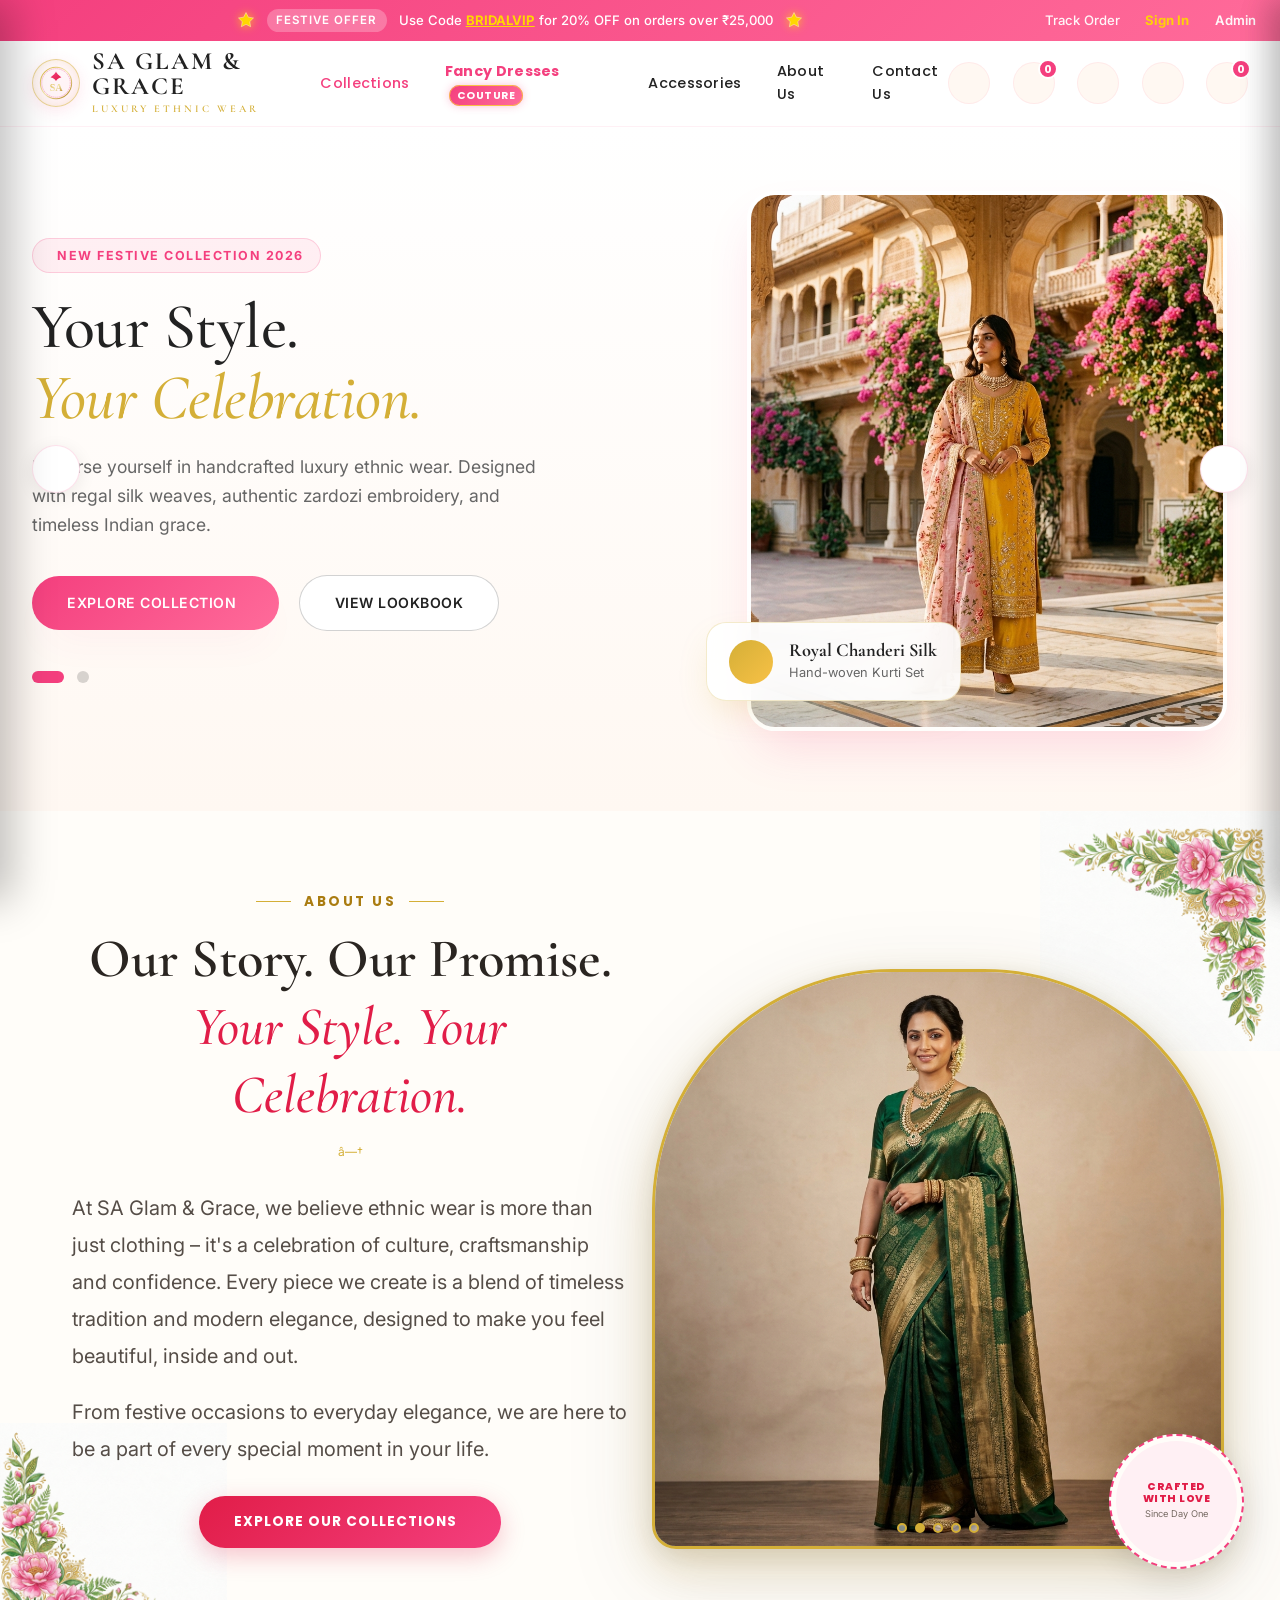
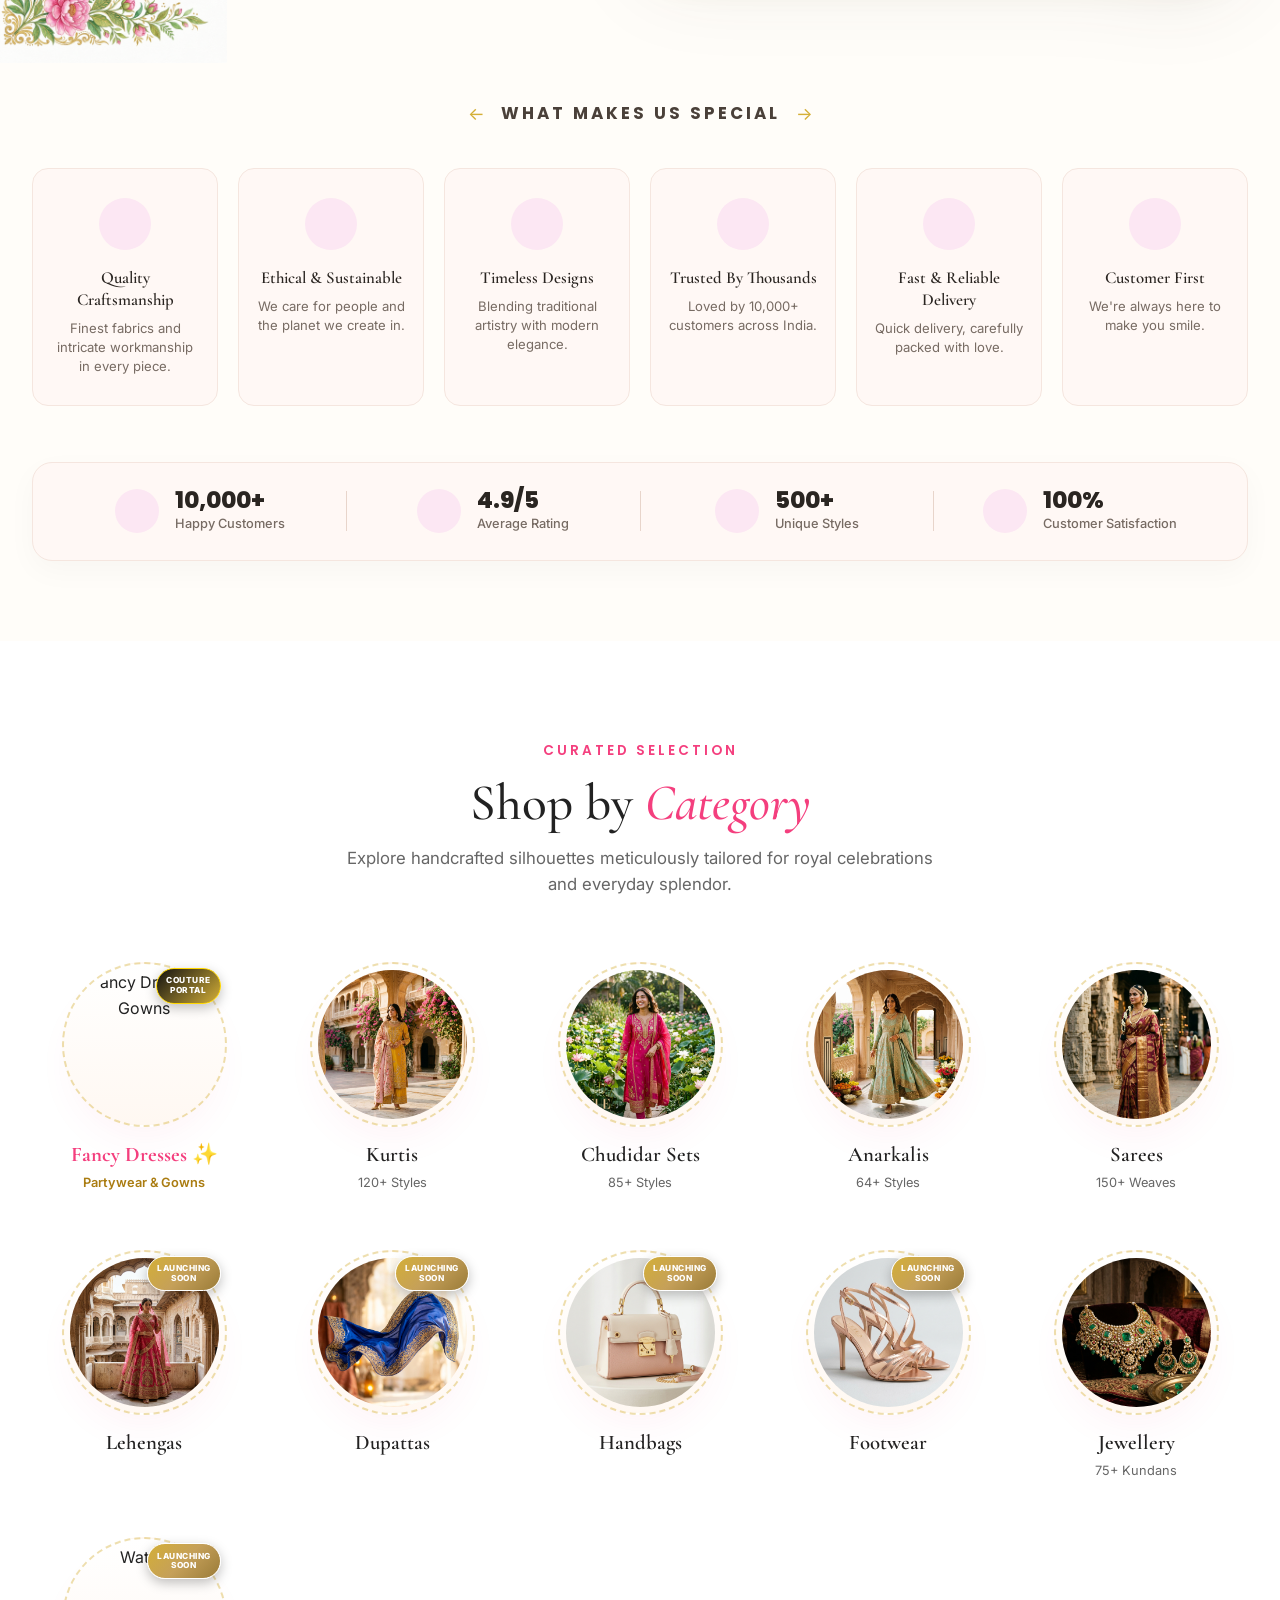
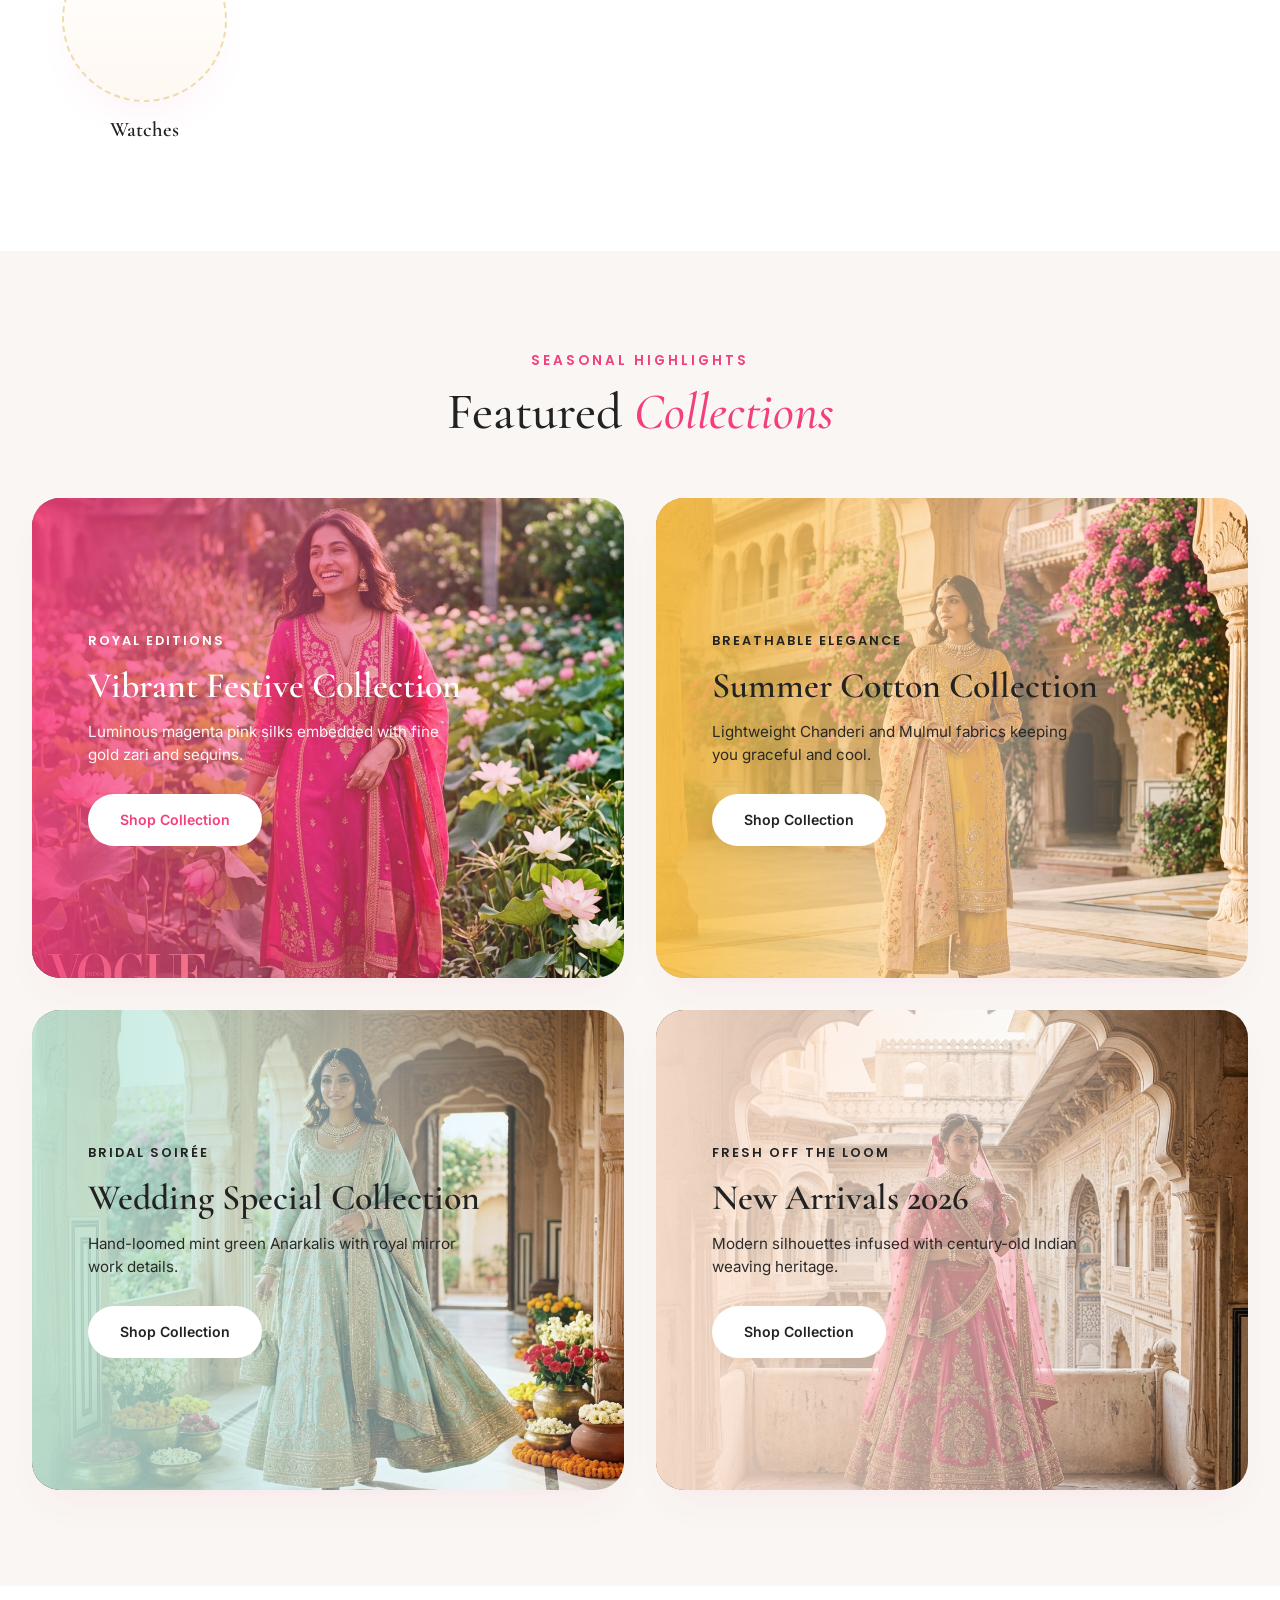
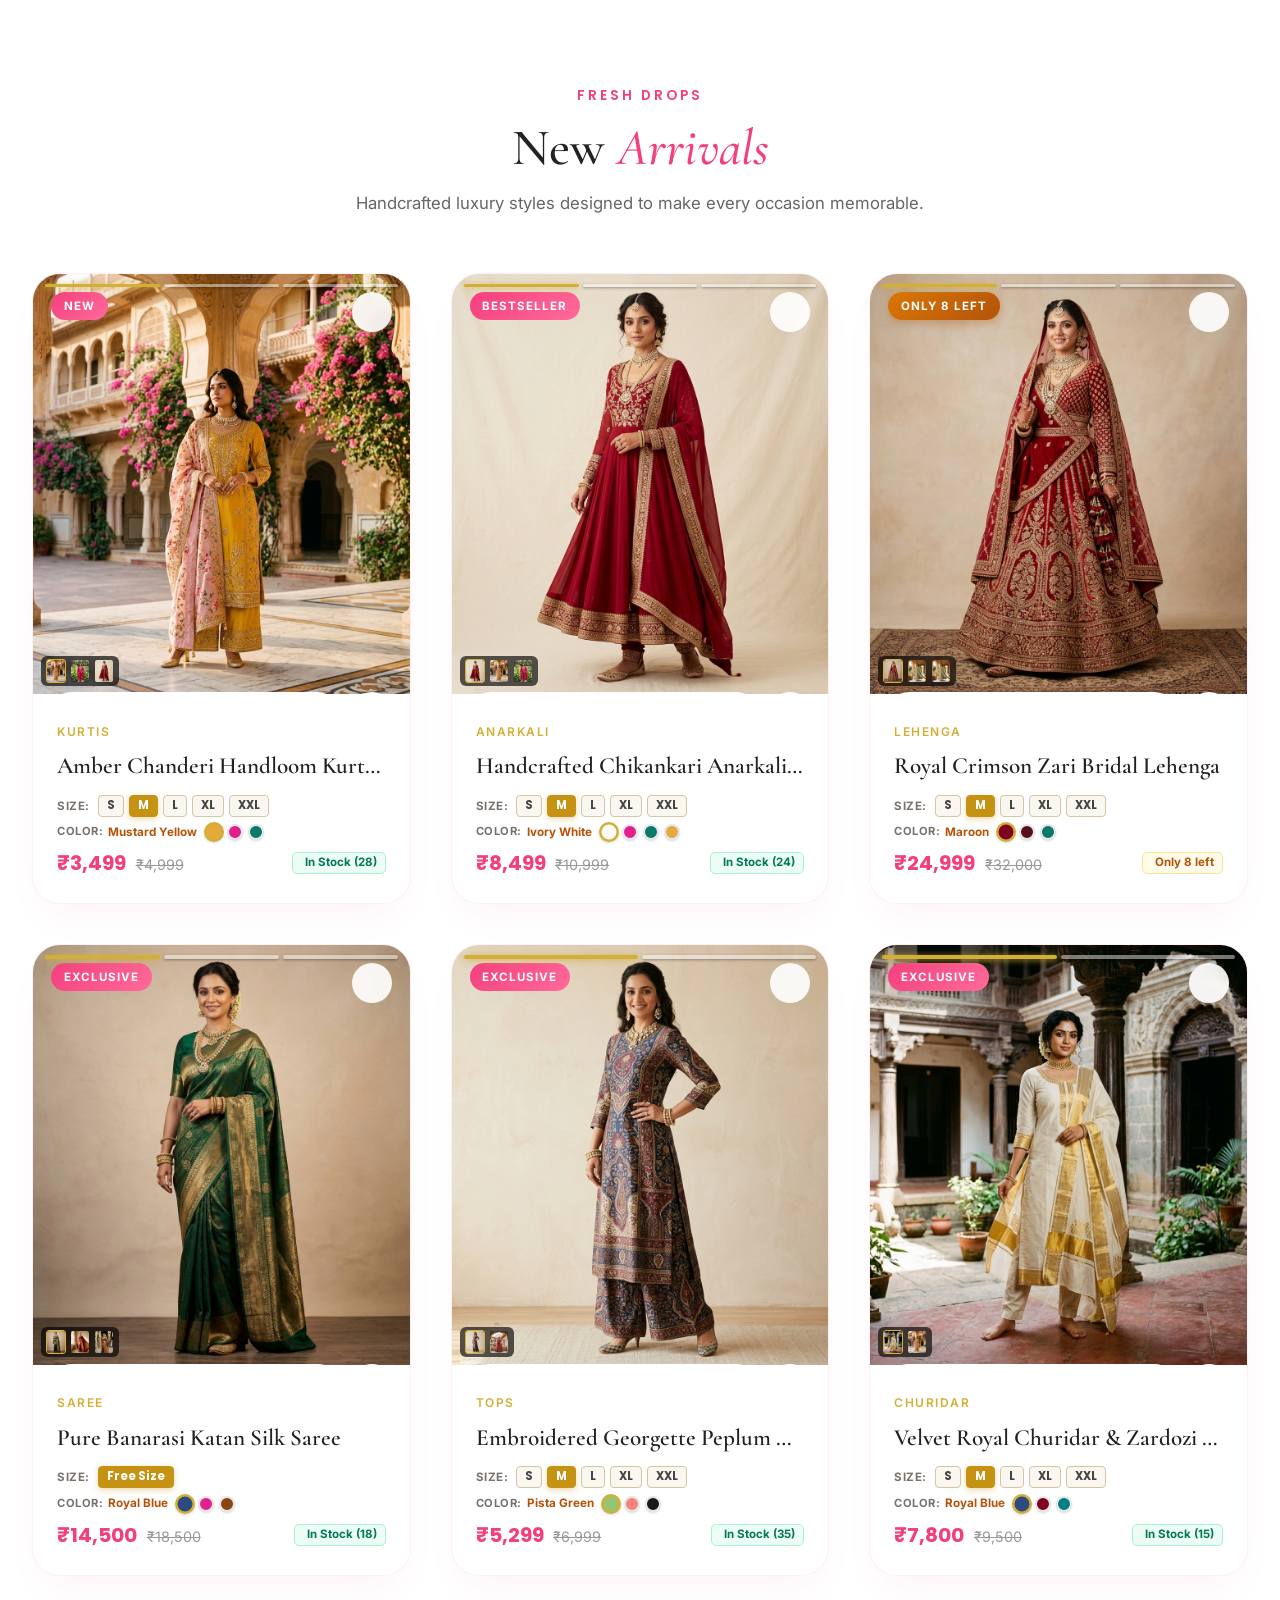
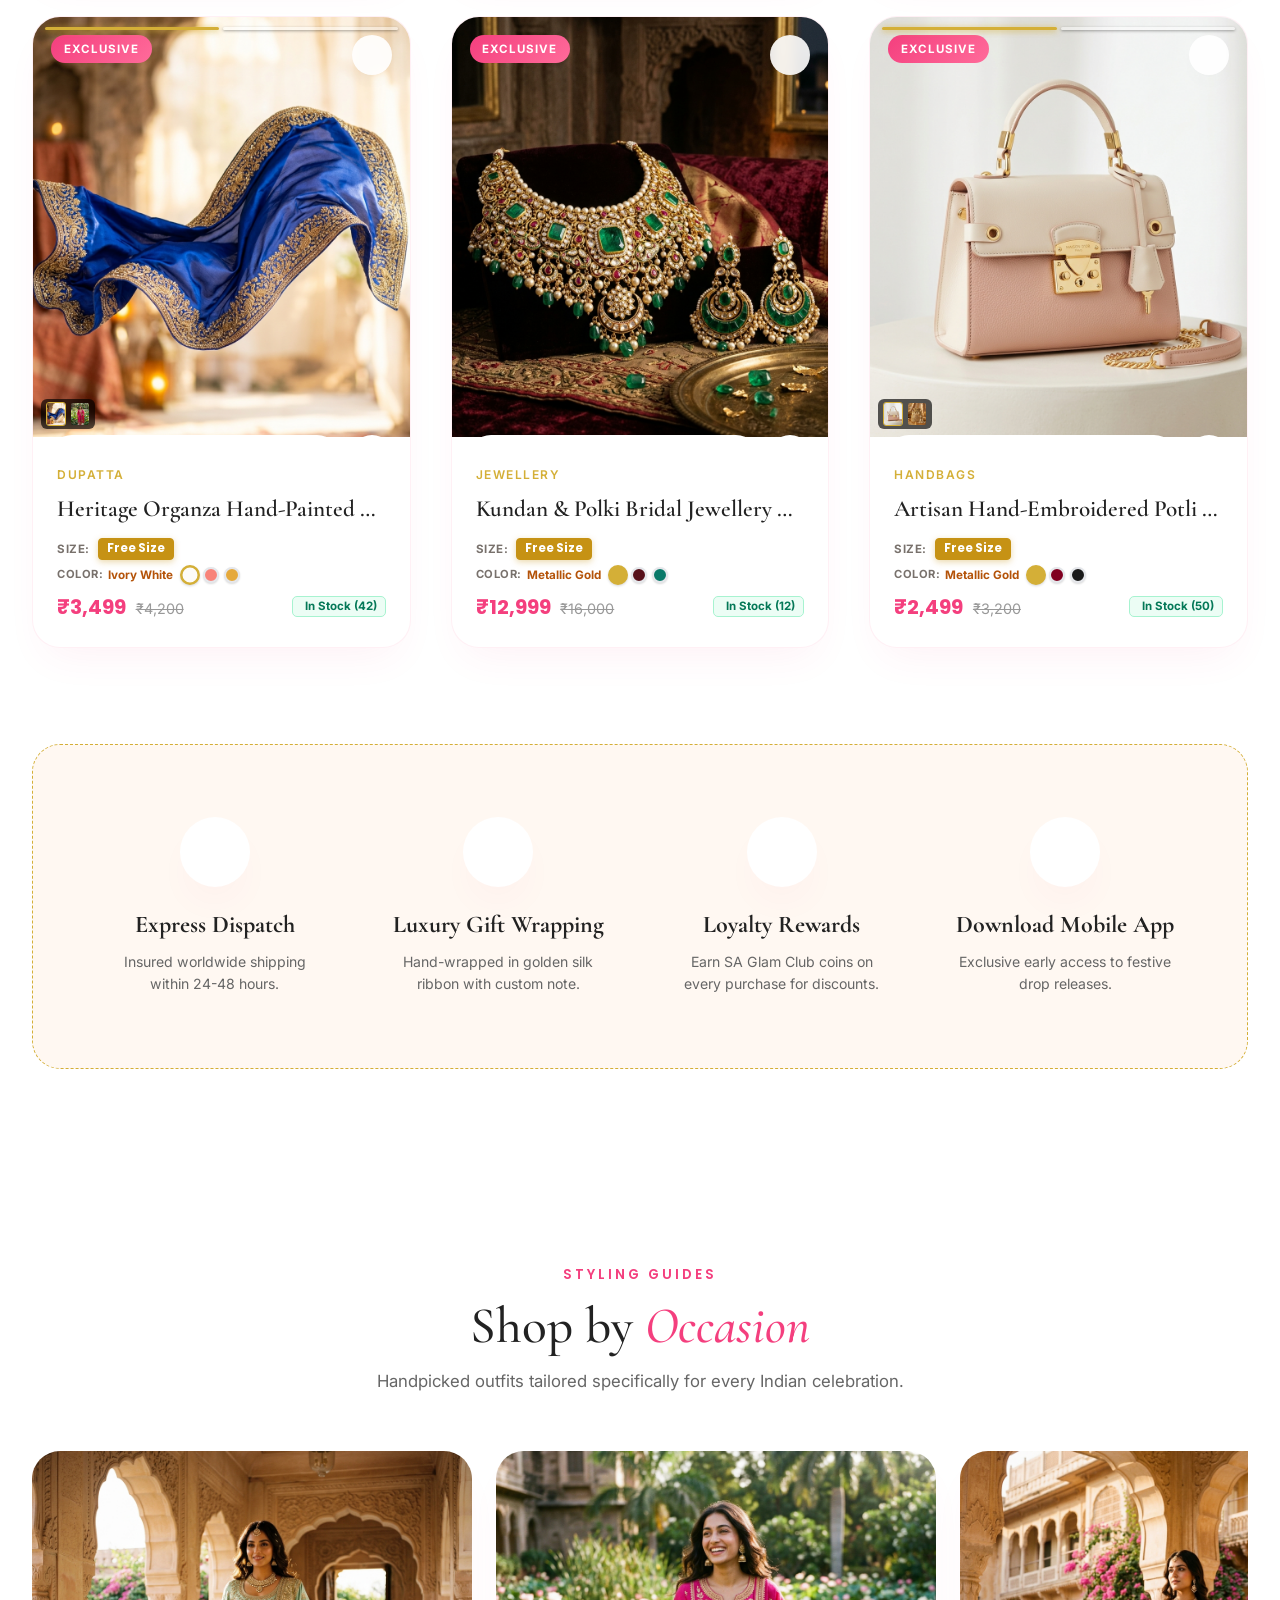
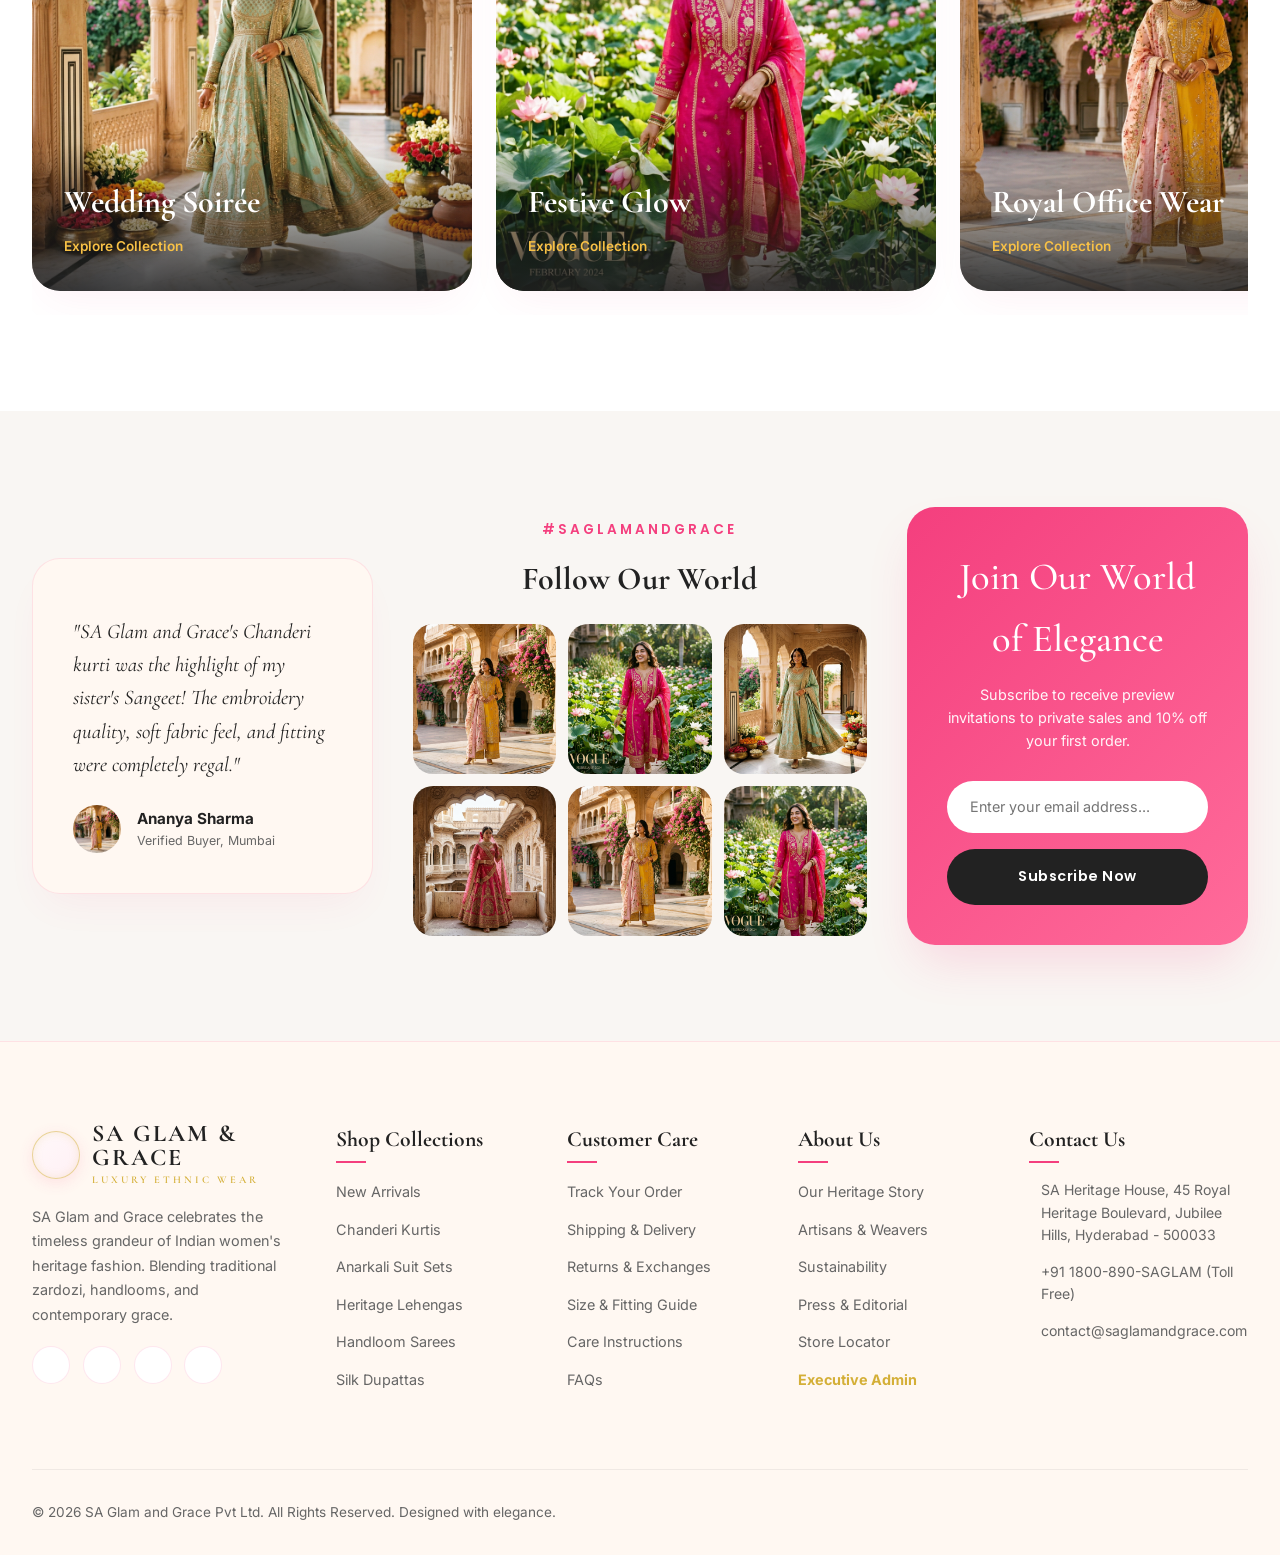
==== commit a36b84f2: "feat: complete luxury mobile responsive overhaul with drawer nav, bottom bar, and touch optimization" ====
--- a/index.html
+++ b/index.html
@@ -340,10 +340,182 @@
           <i class="ri-shopping-bag-line" style="font-size: 1.25rem;"></i>
           <span class="badge-count" id="cartBadge">0</span>
         </button>
+
+        <!-- Mobile Menu Toggle (Hamburger) -->
+        <button class="mobile-menu-toggle" id="mobileMenuToggleBtn" aria-label="Open Navigation Menu" onclick="window.toggleMobileNav && window.toggleMobileNav()">
+          <i class="ri-menu-4-line" id="mobileToggleIcon"></i>
+        </button>
       </div>
 
     </div>
   </header>
+
+  <!-- Mobile Navigation Backdrop Overlay -->
+  <div class="mobile-nav-backdrop" id="mobileNavBackdrop" onclick="window.closeMobileNav && window.closeMobileNav()"></div>
+
+  <!-- Slide-Out Luxury Mobile Navigation Drawer -->
+  <aside class="mobile-nav-drawer" id="mobileNavDrawer" aria-label="Mobile Menu">
+    <!-- Drawer Header -->
+    <div class="mobile-drawer-header">
+      <a href="index.html" class="mobile-drawer-brand">
+        <div class="mobile-drawer-crest">
+          <svg viewBox="0 0 50 50" width="24" height="24">
+            <circle cx="25" cy="25" r="23" fill="none" stroke="#D4AF37" stroke-width="2"/>
+            <text x="25" y="36" font-family="'Playfair Display', serif" font-size="16" font-weight="700" fill="#D4AF37" text-anchor="middle">SA</text>
+          </svg>
+        </div>
+        <div class="mobile-drawer-titles">
+          <h3>SA GLAM &amp; GRACE</h3>
+          <span>Haute Couture &amp; Heritage</span>
+        </div>
+      </a>
+      <button class="mobile-drawer-close" id="mobileDrawerCloseBtn" onclick="window.closeMobileNav && window.closeMobileNav()" aria-label="Close Mobile Menu">
+        <i class="ri-close-line"></i>
+      </button>
+    </div>
+
+    <!-- Customer VIP Quick Account Card -->
+    <div class="mobile-drawer-user" id="mobileDrawerUserCard">
+      <a href="javascript:void(0)" onclick="window.openCustomerAuth && window.openCustomerAuth(event); window.closeMobileNav();" class="mobile-user-status">
+        <div class="user-avatar-pill">
+          <i class="ri-user-star-line"></i>
+        </div>
+        <div class="user-names">
+          <strong id="mobileDrawerUserName">Guest Client</strong>
+          <span id="mobileDrawerUserRole">Tap to Sign In / VIP Access</span>
+        </div>
+      </a>
+      <a href="dashboard.html" class="mobile-auth-btn-quick" title="My Orders">
+        <i class="ri-truck-line"></i> Orders
+      </a>
+    </div>
+
+    <!-- In-Drawer Quick Search -->
+    <div class="mobile-drawer-search">
+      <form onsubmit="window.handleMobileSearch && window.handleMobileSearch(event)" class="mobile-search-box">
+        <i class="ri-search-line"></i>
+        <input type="text" id="mobileDrawerSearchInput" placeholder="Search kurtis, sarees, lehengas..." />
+      </form>
+    </div>
+
+    <!-- Drawer Navigation Links (With Accordions) -->
+    <div class="mobile-drawer-body">
+      <div class="mobile-nav-group-title">Boutique Collections</div>
+      <ul class="mobile-nav-list">
+        
+        <!-- Accordion 1: Collections -->
+        <li class="mobile-accordion-item" id="mobileAccordionCollections">
+          <a href="javascript:void(0)" class="mobile-nav-link" onclick="window.toggleMobileAccordion('mobileAccordionCollections')">
+            <span class="nav-label-wrap">
+              <i class="ri-t-shirt-line nav-icon"></i> Collections
+            </span>
+            <i class="ri-arrow-down-s-line mobile-accordion-arrow"></i>
+          </a>
+          <div class="mobile-submenu">
+            <a href="category.html?cat=kurtis" onclick="window.closeMobileNav()"><i class="ri-arrow-right-s-line"></i> Straight Cut &amp; A-Line Kurtis</a>
+            <a href="category.html?cat=anarkali" onclick="window.closeMobileNav()"><i class="ri-arrow-right-s-line"></i> Anarkali Suit Sets</a>
+            <a href="category.html?cat=churidar" onclick="window.closeMobileNav()"><i class="ri-arrow-right-s-line"></i> Chudidar Sets</a>
+            <a href="category.html?cat=saree" onclick="window.closeMobileNav()"><i class="ri-arrow-right-s-line"></i> Banarasi &amp; Chanderi Sarees</a>
+            <a href="category.html?cat=lehenga" onclick="window.closeMobileNav()"><i class="ri-arrow-right-s-line"></i> Bridal Lehengas <span style="font-size:0.68rem; color:#D4AF37; font-weight:700;">(New)</span></a>
+            <a href="category.html?cat=dupatta" onclick="window.closeMobileNav()"><i class="ri-arrow-right-s-line"></i> Hand-Embroidered Dupattas</a>
+            <a href="category.html?cat=handbags" onclick="window.closeMobileNav()"><i class="ri-arrow-right-s-line"></i> Designer Handbags &amp; Potlis</a>
+            <a href="category.html?cat=footwear" onclick="window.closeMobileNav()"><i class="ri-arrow-right-s-line"></i> Royal Footwear &amp; Juttis</a>
+          </div>
+        </li>
+
+        <!-- Direct Link: Fancy Dresses (Couture) -->
+        <li>
+          <a href="#fancy-dresses" class="mobile-nav-link" onclick="window.closeMobileNav()">
+            <span class="nav-label-wrap">
+              <i class="ri-sparkles-fill nav-icon" style="color:#D4AF37;"></i> Fancy Dresses
+            </span>
+            <span style="background:linear-gradient(135deg, #111, #D4AF37); color:#FFF; font-size:0.64rem; padding:2px 7px; border-radius:10px; font-weight:700;">COUTURE</span>
+          </a>
+        </li>
+
+        <!-- Accordion 2: Royal Accessories -->
+        <li class="mobile-accordion-item" id="mobileAccordionAccessories">
+          <a href="javascript:void(0)" class="mobile-nav-link" onclick="window.toggleMobileAccordion('mobileAccordionAccessories')">
+            <span class="nav-label-wrap">
+              <i class="ri-vip-diamond-line nav-icon"></i> Royal Jewelry &amp; Accs
+            </span>
+            <i class="ri-arrow-down-s-line mobile-accordion-arrow"></i>
+          </a>
+          <div class="mobile-submenu">
+            <a href="category.html?cat=jewellery" onclick="window.closeMobileNav()"><i class="ri-arrow-right-s-line"></i> Kundan &amp; Polki Jewelry</a>
+            <a href="category.html?cat=jewellery" onclick="window.closeMobileNav()"><i class="ri-arrow-right-s-line"></i> Jhumkas &amp; Chandbalis</a>
+            <a href="category.html?cat=jewellery" onclick="window.closeMobileNav()"><i class="ri-arrow-right-s-line"></i> Royal Choker Sets</a>
+            <a href="category.html?cat=watches" onclick="window.closeMobileNav()"><i class="ri-arrow-right-s-line"></i> Luxury Watches</a>
+          </div>
+        </li>
+
+        <!-- Accordion 3: Occasions -->
+        <li class="mobile-accordion-item" id="mobileAccordionOccasions">
+          <a href="javascript:void(0)" class="mobile-nav-link" onclick="window.toggleMobileAccordion('mobileAccordionOccasions')">
+            <span class="nav-label-wrap">
+              <i class="ri-calendar-event-line nav-icon"></i> Shop by Occasion
+            </span>
+            <i class="ri-arrow-down-s-line mobile-accordion-arrow"></i>
+          </a>
+          <div class="mobile-submenu">
+            <a href="#occasions" onclick="window.closeMobileNav()"><i class="ri-arrow-right-s-line"></i> Festive Soirée</a>
+            <a href="#occasions" onclick="window.closeMobileNav()"><i class="ri-arrow-right-s-line"></i> Wedding &amp; Sangeet</a>
+            <a href="#occasions" onclick="window.closeMobileNav()"><i class="ri-arrow-right-s-line"></i> Royal Office Wear</a>
+            <a href="#occasions" onclick="window.closeMobileNav()"><i class="ri-arrow-right-s-line"></i> Daily Luxury</a>
+          </div>
+        </li>
+      </ul>
+
+      <div class="mobile-nav-group-title" style="margin-top:0.5rem;">Customer Care &amp; Portals</div>
+      <ul class="mobile-nav-list">
+        <li>
+          <a href="dashboard.html" class="mobile-nav-link" onclick="window.closeMobileNav()">
+            <span class="nav-label-wrap">
+              <i class="ri-truck-line nav-icon"></i> Track My Orders &amp; Live Status
+            </span>
+            <i class="ri-arrow-right-s-line" style="color:#aaa;"></i>
+          </a>
+        </li>
+        <li>
+          <a href="#about" class="mobile-nav-link" onclick="window.closeMobileNav()">
+            <span class="nav-label-wrap">
+              <i class="ri-heart-pulse-line nav-icon"></i> Our Story &amp; Heritage
+            </span>
+            <i class="ri-arrow-right-s-line" style="color:#aaa;"></i>
+          </a>
+        </li>
+        <li>
+          <a href="#contact" class="mobile-nav-link" onclick="window.closeMobileNav()">
+            <span class="nav-label-wrap">
+              <i class="ri-customer-service-2-line nav-icon"></i> Contact Concierge
+            </span>
+            <i class="ri-arrow-right-s-line" style="color:#aaa;"></i>
+          </a>
+        </li>
+        <li>
+          <a href="admin.html" class="mobile-nav-link" style="color:var(--primary-pink); font-weight:700;" onclick="window.closeMobileNav()">
+            <span class="nav-label-wrap">
+              <i class="ri-shield-user-line nav-icon" style="color:var(--primary-pink);"></i> Admin Management
+            </span>
+            <span style="font-size:0.65rem; background:#fee2e2; color:#b91c1c; padding:2px 6px; border-radius:4px;">MANAGEMENT</span>
+          </a>
+        </li>
+      </ul>
+    </div>
+
+    <!-- Drawer Footer with WhatsApp Concierge -->
+    <div class="mobile-drawer-footer">
+      <a href="https://wa.me/919876543210?text=Hi%20SA%20Glam%20%26%20Grace%2C%20I%20would%20like%20assistance%20with%20my%20order" target="_blank" rel="noopener" class="mobile-whatsapp-btn">
+        <i class="ri-whatsapp-line" style="font-size:1.15rem;"></i> WhatsApp VIP Stylist
+      </a>
+      <div class="mobile-drawer-socials">
+        <a href="#" aria-label="Instagram"><i class="ri-instagram-line"></i></a>
+        <a href="#" aria-label="Facebook"><i class="ri-facebook-fill"></i></a>
+        <a href="#" aria-label="Pinterest"><i class="ri-pinterest-line"></i></a>
+        <a href="#" aria-label="YouTube"><i class="ri-youtube-line"></i></a>
+      </div>
+    </div>
+  </aside>
 
   <!-- â”€â”€â”€â”€â”€â”€â”€â”€â”€â”€â”€â”€â”€â”€â”€â”€â”€â”€â”€â”€â”€â”€â”€â”€â”€â”€â”€â”€â”€â”€â”€â”€â”€â”€â”€â”€â”€â”€â”€â”€â”€â”€
        SECTION 3 – Hero Banner (Restored Slider)
@@ -1859,6 +2031,42 @@
     <span id="toastMessage">Item added to bag!</span>
   </div>
 
+  <!-- Floating Mobile Bottom Navigation Bar (Gold & Rose Luxury Experience) -->
+  <nav class="mobile-bottom-nav" id="mobileBottomNav" aria-label="Mobile Navigation">
+    <a href="index.html" class="mobile-tab-item active" id="mobileTabHome">
+      <div class="mobile-tab-icon-wrap">
+        <i class="ri-home-4-line"></i>
+      </div>
+      <span class="tab-label">Home</span>
+    </a>
+    <a href="#categories" class="mobile-tab-item" id="mobileTabShop" onclick="window.selectCategory && window.selectCategory('all')">
+      <div class="mobile-tab-icon-wrap">
+        <i class="ri-store-2-line"></i>
+      </div>
+      <span class="tab-label">Shop</span>
+    </a>
+    <a href="#fancy-dresses" class="mobile-tab-item" id="mobileTabCouture">
+      <div class="mobile-tab-icon-wrap">
+        <i class="ri-sparkles-fill" style="color:#D4AF37;"></i>
+      </div>
+      <span class="tab-label">Couture</span>
+    </a>
+    <button type="button" class="mobile-tab-item" id="mobileTabWishlist" onclick="window.openWishlistDrawer && window.openWishlistDrawer(event)">
+      <div class="mobile-tab-icon-wrap">
+        <i class="ri-heart-line"></i>
+        <span class="tab-badge" id="mobileWishlistBadge">0</span>
+      </div>
+      <span class="tab-label">Wishlist</span>
+    </button>
+    <button type="button" class="mobile-tab-item cart-trigger" id="mobileTabCart" onclick="window.openCartDrawer ? window.openCartDrawer() : (window.openCart && window.openCart())">
+      <div class="mobile-tab-icon-wrap">
+        <i class="ri-shopping-bag-line"></i>
+        <span class="tab-badge" id="mobileCartBadge">0</span>
+      </div>
+      <span class="tab-label">Bag</span>
+    </button>
+  </nav>
+
   <!-- Automated Admin Order Email Notification -->
   <script src="./email-notification.js"></script>
   <!-- JavaScript -->
--- a/style.css
+++ b/style.css
@@ -2027,7 +2027,7 @@
   color: var(--golden-yellow);
 }
 
-/* Responsive adjustments */
+/* Responsive adjustments (Base) */
 @media (max-width: 1200px) {
   .hero-container { grid-template-columns: 1fr; text-align: center; }
   .hero-left-content { padding-right: 0; margin-bottom: 3rem; }
@@ -2045,7 +2045,7 @@
   .trust-grid { grid-template-columns: 1fr; }
   .categories-grid { grid-template-columns: repeat(2, 1fr); }
   .collections-grid { grid-template-columns: 1fr; }
-  .products-grid { grid-template-columns: 1fr; }
+  .products-grid { grid-template-columns: repeat(2, minmax(0, 1fr)); gap: 12px; }
   .benefits-grid { grid-template-columns: repeat(2, 1fr); }
 }
 
@@ -3561,3 +3561,1167 @@
   z-index: 9;
 }
 
+/* ═══════════════════════════════════════════════════════════════════════════
+   SA GLAM & GRACE – COMPREHENSIVE MOBILE RESPONSIVE SUITE (AWWWARDS GRADE)
+   ═══════════════════════════════════════════════════════════════════════════ */
+
+/* Mobile Touch & Viewport Global Optimizations */
+html, body {
+  overflow-x: hidden !important;
+  max-width: 100vw !important;
+  -webkit-tap-highlight-color: transparent;
+}
+
+@media (max-width: 768px) {
+  body {
+    padding-bottom: calc(64px + env(safe-area-inset-bottom, 0px)) !important;
+  }
+}
+
+/* Inputs on Mobile: 16px font to prevent iOS Safari auto-zooming */
+@media (max-width: 768px) {
+  input, select, textarea {
+    font-size: 16px !important;
+  }
+}
+
+/* Mobile Hamburger Menu Toggle Button */
+.mobile-menu-toggle {
+  display: none;
+  align-items: center;
+  justify-content: center;
+  width: 40px;
+  height: 40px;
+  border-radius: 50%;
+  background: linear-gradient(135deg, #FFF9FA 0%, #FFF2F6 100%);
+  border: 1.5px solid rgba(212, 175, 55, 0.45);
+  color: #1a1a1a;
+  font-size: 1.35rem;
+  cursor: pointer;
+  box-shadow: 0 2px 8px rgba(0, 0, 0, 0.06);
+  transition: all 0.22s cubic-bezier(0.16, 1, 0.3, 1);
+  flex-shrink: 0;
+}
+
+.mobile-menu-toggle:hover,
+.mobile-menu-toggle:active {
+  background: var(--primary-pink);
+  color: #ffffff;
+  border-color: var(--primary-pink);
+  transform: scale(1.05);
+}
+
+/* ───────────────────────────────────────────────────────────────────────────
+   SLIDE-OUT LUXURY MOBILE NAVIGATION DRAWER
+   ─────────────────────────────────────────────────────────────────────────── */
+.mobile-nav-backdrop {
+  position: fixed;
+  top: 0;
+  left: 0;
+  right: 0;
+  bottom: 0;
+  background: rgba(18, 14, 12, 0.65);
+  backdrop-filter: blur(6px);
+  -webkit-backdrop-filter: blur(6px);
+  z-index: 1004;
+  opacity: 0;
+  visibility: hidden;
+  pointer-events: none;
+  transition: opacity 0.32s ease, visibility 0.32s ease;
+}
+
+.mobile-nav-backdrop.active {
+  opacity: 1;
+  visibility: visible;
+  pointer-events: auto;
+}
+
+.mobile-nav-drawer {
+  position: fixed;
+  top: 0;
+  left: 0;
+  width: 86vw;
+  max-width: 350px;
+  height: 100vh;
+  height: 100dvh;
+  background: #FFFFFF;
+  z-index: 1005;
+  box-shadow: 12px 0 40px rgba(0, 0, 0, 0.25);
+  display: flex;
+  flex-direction: column;
+  transform: translateX(-100%);
+  transition: transform 0.35s cubic-bezier(0.16, 1, 0.3, 1);
+  will-change: transform;
+  overflow: hidden;
+}
+
+.mobile-nav-drawer.open {
+  transform: translateX(0);
+}
+
+/* Drawer Header */
+.mobile-drawer-header {
+  padding: 1.25rem 1.4rem;
+  background: linear-gradient(135deg, #181412 0%, #2a201c 100%);
+  color: #FFFFFF;
+  display: flex;
+  align-items: center;
+  justify-content: space-between;
+  border-bottom: 2px solid var(--gold-accent, #D4AF37);
+  flex-shrink: 0;
+}
+
+.mobile-drawer-brand {
+  display: flex;
+  align-items: center;
+  gap: 0.75rem;
+  text-decoration: none;
+}
+
+.mobile-drawer-crest {
+  width: 36px;
+  height: 36px;
+  border-radius: 50%;
+  border: 1.5px solid #D4AF37;
+  display: flex;
+  align-items: center;
+  justify-content: center;
+  background: linear-gradient(135deg, #FFF9FA, #FFF0F5);
+}
+
+.mobile-drawer-titles h3 {
+  font-family: var(--font-serif);
+  font-size: 1.15rem;
+  color: #FFF;
+  margin: 0;
+  letter-spacing: 1.5px;
+  line-height: 1.1;
+}
+
+.mobile-drawer-titles span {
+  font-size: 0.6rem;
+  color: #D4AF37;
+  letter-spacing: 2px;
+  text-transform: uppercase;
+  font-weight: 600;
+  display: block;
+}
+
+.mobile-drawer-close {
+  width: 34px;
+  height: 34px;
+  border-radius: 50%;
+  background: rgba(255, 255, 255, 0.12);
+  border: 1px solid rgba(212, 175, 55, 0.4);
+  color: #FFFFFF;
+  font-size: 1.2rem;
+  display: flex;
+  align-items: center;
+  justify-content: center;
+  cursor: pointer;
+  transition: all 0.2s ease;
+}
+
+.mobile-drawer-close:hover {
+  background: #D4AF37;
+  color: #181412;
+}
+
+/* User Account Quick Card inside Drawer */
+.mobile-drawer-user {
+  background: #FAF7F2;
+  border-bottom: 1px solid #EAE3D9;
+  padding: 0.9rem 1.4rem;
+  display: flex;
+  align-items: center;
+  justify-content: space-between;
+  flex-shrink: 0;
+}
+
+.mobile-user-status {
+  display: flex;
+  align-items: center;
+  gap: 0.65rem;
+  text-decoration: none;
+  color: #1a1a1a;
+}
+
+.mobile-user-status .user-avatar-pill {
+  width: 34px;
+  height: 34px;
+  border-radius: 50%;
+  background: linear-gradient(135deg, #FEF3C7, #FDE68A);
+  color: #92400E;
+  border: 1.5px solid #D4AF37;
+  display: flex;
+  align-items: center;
+  justify-content: center;
+  font-size: 1.05rem;
+}
+
+.mobile-user-status .user-names {
+  line-height: 1.2;
+}
+
+.mobile-user-status .user-names strong {
+  display: block;
+  font-size: 0.84rem;
+  color: #181412;
+}
+
+.mobile-user-status .user-names span {
+  font-size: 0.72rem;
+  color: #854d0e;
+  font-weight: 600;
+}
+
+.mobile-auth-btn-quick {
+  background: linear-gradient(135deg, #B48616, #D4AF37);
+  color: #FFF !important;
+  font-size: 0.74rem;
+  font-weight: 700;
+  padding: 5px 12px;
+  border-radius: 20px;
+  text-decoration: none;
+  display: inline-flex;
+  align-items: center;
+  gap: 4px;
+  box-shadow: 0 2px 6px rgba(180, 134, 22, 0.25);
+}
+
+/* In-Drawer Search */
+.mobile-drawer-search {
+  padding: 0.9rem 1.4rem;
+  border-bottom: 1px solid #F0EAE1;
+  flex-shrink: 0;
+}
+
+.mobile-search-box {
+  display: flex;
+  align-items: center;
+  background: #F5F1EB;
+  border: 1px solid #E2D7C8;
+  border-radius: 25px;
+  padding: 0.45rem 0.9rem;
+  gap: 0.5rem;
+}
+
+.mobile-search-box i {
+  color: #8C7B6B;
+  font-size: 1.05rem;
+}
+
+.mobile-search-box input {
+  border: none;
+  background: transparent;
+  outline: none;
+  width: 100%;
+  font-size: 0.85rem;
+  color: #181412;
+}
+
+/* Drawer Scrollable Navigation Links */
+.mobile-drawer-body {
+  flex: 1;
+  overflow-y: auto;
+  padding: 0.75rem 0;
+  -webkit-overflow-scrolling: touch;
+}
+
+.mobile-nav-group-title {
+  font-size: 0.68rem;
+  text-transform: uppercase;
+  letter-spacing: 1.8px;
+  color: #9C8E7E;
+  font-weight: 700;
+  padding: 0.75rem 1.4rem 0.35rem;
+}
+
+.mobile-nav-list {
+  list-style: none;
+  margin: 0;
+  padding: 0;
+}
+
+.mobile-nav-link {
+  display: flex;
+  align-items: center;
+  justify-content: space-between;
+  padding: 0.85rem 1.4rem;
+  color: #222222;
+  font-size: 0.92rem;
+  font-weight: 600;
+  text-decoration: none;
+  transition: all 0.2s ease;
+  border-left: 3px solid transparent;
+}
+
+.mobile-nav-link:hover,
+.mobile-nav-link:active,
+.mobile-nav-link.active {
+  background: #FFF8F2;
+  color: var(--primary-pink);
+  border-left-color: var(--primary-pink);
+}
+
+.mobile-nav-link i.nav-icon {
+  font-size: 1.15rem;
+  margin-right: 0.75rem;
+  color: #B48616;
+  width: 22px;
+  text-align: center;
+}
+
+.mobile-nav-link .nav-label-wrap {
+  display: flex;
+  align-items: center;
+  flex: 1;
+}
+
+.mobile-accordion-arrow {
+  font-size: 1.15rem;
+  color: #A89B8D;
+  transition: transform 0.28s ease;
+}
+
+.mobile-accordion-item.open .mobile-accordion-arrow {
+  transform: rotate(180deg);
+}
+
+/* Accordion Submenu */
+.mobile-submenu {
+  display: none;
+  background: #FAF8F5;
+  padding: 0.4rem 0;
+  border-left: 3px solid #D4AF37;
+  margin-left: 1.4rem;
+  margin-right: 1.4rem;
+  border-radius: 0 8px 8px 0;
+}
+
+.mobile-accordion-item.open .mobile-submenu {
+  display: block;
+  animation: mobileSubmenuFade 0.25s ease;
+}
+
+@keyframes mobileSubmenuFade {
+  from { opacity: 0; transform: translateY(-6px); }
+  to { opacity: 1; transform: translateY(0); }
+}
+
+.mobile-submenu a {
+  display: block;
+  padding: 0.55rem 1rem;
+  font-size: 0.84rem;
+  color: #444;
+  text-decoration: none;
+  transition: color 0.18s;
+  font-weight: 500;
+}
+
+.mobile-submenu a:hover,
+.mobile-submenu a:active {
+  color: var(--primary-pink);
+  font-weight: 700;
+  padding-left: 1.2rem;
+}
+
+/* Drawer Footer */
+.mobile-drawer-footer {
+  padding: 1.1rem 1.4rem;
+  border-top: 1px solid #EDE7DE;
+  background: #FFFDF9;
+  flex-shrink: 0;
+}
+
+.mobile-whatsapp-btn {
+  display: flex;
+  align-items: center;
+  justify-content: center;
+  gap: 0.6rem;
+  width: 100%;
+  padding: 0.75rem;
+  border-radius: 8px;
+  background: #25D366;
+  color: #FFFFFF;
+  font-weight: 700;
+  font-size: 0.86rem;
+  text-decoration: none;
+  box-shadow: 0 4px 12px rgba(37, 211, 102, 0.25);
+  margin-bottom: 0.85rem;
+}
+
+.mobile-drawer-socials {
+  display: flex;
+  justify-content: center;
+  gap: 1rem;
+}
+
+.mobile-drawer-socials a {
+  width: 32px;
+  height: 32px;
+  border-radius: 50%;
+  background: #F0EAE1;
+  color: #555;
+  display: flex;
+  align-items: center;
+  justify-content: center;
+  font-size: 0.95rem;
+  text-decoration: none;
+}
+
+/* ───────────────────────────────────────────────────────────────────────────
+   FLOATING MOBILE BOTTOM NAVIGATION BAR (GOLD & ROSE LUXURY)
+   ─────────────────────────────────────────────────────────────────────────── */
+.mobile-bottom-nav {
+  display: none;
+  position: fixed;
+  bottom: 0;
+  left: 0;
+  right: 0;
+  height: 62px;
+  background: rgba(255, 255, 255, 0.95);
+  backdrop-filter: blur(18px);
+  -webkit-backdrop-filter: blur(18px);
+  border-top: 1px solid rgba(212, 175, 55, 0.35);
+  box-shadow: 0 -4px 22px rgba(0, 0, 0, 0.07);
+  z-index: 998;
+  align-items: center;
+  justify-content: space-around;
+  padding: 0 0.5rem;
+}
+
+@media (max-width: 768px) {
+  .mobile-bottom-nav {
+    display: flex;
+  }
+}
+
+.mobile-tab-item {
+  flex: 1;
+  display: flex;
+  flex-direction: column;
+  align-items: center;
+  justify-content: center;
+  text-decoration: none;
+  color: #666666;
+  padding: 4px 0;
+  position: relative;
+  transition: all 0.2s cubic-bezier(0.16, 1, 0.3, 1);
+  background: none;
+  border: none;
+  cursor: pointer;
+}
+
+.mobile-tab-icon-wrap {
+  position: relative;
+  display: inline-flex;
+  align-items: center;
+  justify-content: center;
+  font-size: 1.35rem;
+  line-height: 1;
+  margin-bottom: 2px;
+  transition: transform 0.2s ease;
+}
+
+.mobile-tab-item span.tab-label {
+  font-size: 0.65rem;
+  font-weight: 600;
+  letter-spacing: 0.3px;
+  text-transform: uppercase;
+}
+
+.mobile-tab-item:active .mobile-tab-icon-wrap {
+  transform: scale(0.85);
+}
+
+.mobile-tab-item.active {
+  color: var(--primary-pink);
+}
+
+.mobile-tab-item.active .tab-label {
+  font-weight: 700;
+  color: var(--primary-pink);
+}
+
+.mobile-tab-item.active::after {
+  content: '';
+  position: absolute;
+  top: 0;
+  left: 50%;
+  transform: translateX(-50%);
+  width: 22px;
+  height: 2.5px;
+  border-radius: 2px;
+  background: linear-gradient(90deg, #D4AF37, #F43F7E);
+}
+
+.tab-badge {
+  position: absolute;
+  top: -6px;
+  right: -10px;
+  background: var(--primary-pink);
+  color: #FFFFFF;
+  font-size: 0.62rem;
+  font-weight: 700;
+  min-width: 17px;
+  height: 17px;
+  border-radius: 9px;
+  display: flex;
+  align-items: center;
+  justify-content: center;
+  padding: 0 4px;
+  border: 1.5px solid #FFFFFF;
+  box-shadow: 0 2px 6px rgba(244, 63, 126, 0.4);
+}
+
+/* ───────────────────────────────────────────────────────────────────────────
+   TOUCH DEVICE QUICK ADD BUTTON ON PRODUCT CARDS
+   ─────────────────────────────────────────────────────────────────────────── */
+.mobile-card-quick-add {
+  display: none;
+  margin-top: 8px;
+  width: 100%;
+  padding: 7px 10px;
+  background: linear-gradient(135deg, #181412, #2d2420);
+  color: #D4AF37;
+  border: 1px solid rgba(212, 175, 55, 0.5);
+  border-radius: 6px;
+  font-size: 0.74rem;
+  font-weight: 700;
+  letter-spacing: 0.5px;
+  cursor: pointer;
+  align-items: center;
+  justify-content: center;
+  gap: 5px;
+  transition: all 0.2s ease;
+  user-select: none;
+}
+
+.mobile-card-quick-add:active {
+  background: var(--primary-pink);
+  color: #FFF;
+  border-color: var(--primary-pink);
+  transform: scale(0.98);
+}
+
+@media (max-width: 768px) {
+  .mobile-card-quick-add {
+    display: inline-flex;
+  }
+}
+
+/* ───────────────────────────────────────────────────────────────────────────
+   BREAKPOINT: TABLET & COMPACT SCREENS (<= 992px)
+   ─────────────────────────────────────────────────────────────────────────── */
+@media (max-width: 992px) {
+  .mobile-menu-toggle {
+    display: inline-flex;
+  }
+
+  .main-nav {
+    display: none !important;
+  }
+
+  .header-container {
+    height: 72px;
+    padding: 0 1rem;
+  }
+
+  .brand-logo .logo-icon {
+    width: 40px;
+    height: 40px;
+  }
+
+  .brand-logo .logo-icon svg {
+    width: 28px;
+    height: 28px;
+  }
+
+  .brand-name {
+    font-size: 1.45rem !important;
+    letter-spacing: 2px !important;
+  }
+
+  .brand-tagline {
+    font-size: 0.6rem !important;
+    letter-spacing: 2px !important;
+  }
+
+  .header-actions {
+    gap: 0.65rem;
+  }
+
+  .action-btn {
+    width: 38px;
+    height: 38px;
+  }
+
+  /* Desktop-only action links hidden on mobile to avoid overcrowding */
+  .header-actions #ordersNavBtn,
+  .header-actions #accountBtn {
+    display: none !important;
+  }
+
+  /* Hero Section */
+  .hero-section {
+    padding: 3rem 0;
+    min-height: auto;
+  }
+
+  .hero-container {
+    grid-template-columns: 1fr;
+    text-align: center;
+    gap: 2.5rem;
+  }
+
+  .hero-left-content {
+    align-items: center;
+    padding: 0;
+  }
+
+  .hero-heading {
+    font-size: 2.8rem;
+  }
+
+  .hero-buttons {
+    justify-content: center;
+  }
+
+  .hero-img-container {
+    max-width: 460px;
+    margin: 0 auto;
+  }
+}
+
+/* ───────────────────────────────────────────────────────────────────────────
+   BREAKPOINT: MOBILE PHONES (<= 768px)
+   ─────────────────────────────────────────────────────────────────────────── */
+@media (max-width: 768px) {
+  /* Container Padding */
+  .container {
+    padding: 0 1rem;
+  }
+
+  .section-padding {
+    padding: 3.5rem 0;
+  }
+
+  .section-header {
+    margin-bottom: 2.2rem;
+  }
+
+  .section-title {
+    font-size: 2.2rem;
+  }
+
+  .section-desc {
+    font-size: 0.92rem;
+  }
+
+  /* Announcement Bar */
+  .announcement-bar {
+    padding: 0.4rem 0.5rem;
+    font-size: 0.74rem;
+  }
+
+  .announcement-container {
+    padding: 0 0.5rem;
+    justify-content: center;
+  }
+
+  .announcement-ticker {
+    font-size: 0.74rem;
+    white-space: normal;
+    text-align: center;
+    line-height: 1.35;
+  }
+
+  .badge-tag {
+    font-size: 0.65rem;
+    padding: 0.1rem 0.45rem;
+  }
+
+  /* Header */
+  .header-container {
+    height: 64px;
+    padding: 0 0.85rem;
+  }
+
+  .brand-name {
+    font-size: 1.25rem !important;
+    letter-spacing: 1.5px !important;
+  }
+
+  .brand-tagline {
+    font-size: 0.55rem !important;
+    letter-spacing: 1.5px !important;
+  }
+
+  .brand-logo .logo-icon {
+    width: 36px;
+    height: 36px;
+  }
+
+  .brand-logo .logo-icon svg {
+    width: 25px;
+    height: 25px;
+  }
+
+  .header-actions {
+    gap: 0.5rem;
+  }
+
+  .action-btn {
+    width: 36px;
+    height: 36px;
+  }
+
+  .action-btn i {
+    font-size: 1.15rem !important;
+  }
+
+  .badge-count {
+    width: 17px;
+    height: 17px;
+    font-size: 0.62rem;
+    top: -3px;
+    right: -3px;
+  }
+
+  /* Hero Section */
+  .hero-section {
+    padding: 2rem 0 2.5rem;
+  }
+
+  .hero-tag {
+    font-size: 0.7rem;
+    padding: 0.3rem 0.8rem;
+    margin-bottom: 0.85rem;
+  }
+
+  .hero-heading {
+    font-size: clamp(1.85rem, 6.5vw, 2.5rem);
+    line-height: 1.18;
+    margin-bottom: 0.85rem;
+  }
+
+  .hero-description {
+    font-size: 0.88rem;
+    line-height: 1.55;
+    margin-bottom: 1.5rem;
+  }
+
+  .hero-buttons {
+    flex-direction: column;
+    width: 100%;
+    gap: 0.75rem;
+    margin-bottom: 1.8rem;
+  }
+
+  .hero-buttons a {
+    width: 100%;
+    justify-content: center;
+    padding: 0.85rem 1.4rem;
+    font-size: 0.84rem;
+  }
+
+  .hero-image-wrapper {
+    width: 100%;
+  }
+
+  .hero-img-container {
+    max-height: 360px;
+    border-radius: 18px;
+    overflow: hidden;
+  }
+
+  .hero-img-container img {
+    height: 100%;
+    max-height: 360px;
+    object-fit: cover;
+  }
+
+  .hero-badge-glass {
+    position: absolute;
+    bottom: 12px;
+    left: 12px;
+    right: 12px;
+    max-width: none;
+    padding: 0.65rem 0.95rem;
+    backdrop-filter: blur(14px);
+    -webkit-backdrop-filter: blur(14px);
+    border-radius: 12px;
+  }
+
+  .hero-badge-glass h4 {
+    font-size: 0.88rem;
+  }
+
+  .hero-badge-glass p {
+    font-size: 0.72rem;
+  }
+
+  .hero-nav-arrow {
+    width: 36px;
+    height: 36px;
+    font-size: 1.15rem;
+  }
+
+  .hero-nav-arrow.arrow-left { left: 0.5rem; }
+  .hero-nav-arrow.arrow-right { right: 0.5rem; }
+
+  /* About Us Section */
+  .about-special-section {
+    padding: 3rem 0;
+  }
+
+  .about-headline {
+    font-size: 1.9rem;
+    line-height: 1.2;
+  }
+
+  .about-description-paragraph {
+    font-size: 0.88rem;
+    line-height: 1.6;
+  }
+
+  .arch-image-frame {
+    width: min(310px, 86vw);
+    height: 360px;
+    margin: 0 auto;
+  }
+
+  .special-section-divider {
+    margin: 2.5rem 0 2rem;
+  }
+
+  .special-title {
+    font-size: 1.05rem;
+    letter-spacing: 2px;
+  }
+
+  .special-cards-grid {
+    grid-template-columns: repeat(2, 1fr) !important;
+    gap: 0.85rem !important;
+  }
+
+  .special-card {
+    padding: 1.2rem 0.9rem;
+  }
+
+  .special-card-icon {
+    width: 44px;
+    height: 44px;
+    font-size: 1.25rem;
+    margin-bottom: 0.75rem;
+  }
+
+  .special-card h4 {
+    font-size: 0.85rem;
+    margin-bottom: 0.35rem;
+  }
+
+  .special-card p {
+    font-size: 0.74rem;
+    line-height: 1.4;
+  }
+
+  .stats-bar-card {
+    grid-template-columns: repeat(2, 1fr) !important;
+    gap: 1.2rem !important;
+    padding: 1.5rem 1rem !important;
+  }
+
+  .stat-number {
+    font-size: 1.4rem;
+  }
+
+  .stat-label {
+    font-size: 0.74rem;
+  }
+
+  /* Shop by Category Grid */
+  .categories-grid {
+    grid-template-columns: repeat(2, 1fr) !important;
+    gap: 14px 10px !important;
+  }
+
+  .category-circle-wrapper {
+    width: 100px;
+    height: 100px;
+    margin: 0 auto 0.6rem;
+  }
+
+  .category-badge-gold {
+    font-size: 0.55rem;
+    padding: 2px 6px;
+  }
+
+  .category-name {
+    font-size: 0.9rem;
+  }
+
+  .category-count {
+    font-size: 0.74rem;
+  }
+
+  /* Editorial Collections Banners */
+  .collections-grid {
+    grid-template-columns: 1fr !important;
+    gap: 1.2rem;
+  }
+
+  .collection-banner {
+    min-height: 260px;
+    height: 280px;
+    border-radius: 16px;
+  }
+
+  .banner-overlay {
+    padding: 1.5rem 1.2rem;
+  }
+
+  .banner-title {
+    font-size: 1.4rem;
+  }
+
+  .banner-desc {
+    font-size: 0.82rem;
+    margin-bottom: 1rem;
+    max-width: 90%;
+  }
+
+  .btn-banner {
+    padding: 0.6rem 1.2rem;
+    font-size: 0.82rem;
+  }
+
+  /* Products Grid (Standard 2-Column Mobile Shopping Experience) */
+  .products-grid {
+    grid-template-columns: repeat(2, minmax(0, 1fr)) !important;
+    gap: 12px 8px !important;
+  }
+
+  .product-card {
+    border-radius: 12px;
+    padding: 8px;
+    background: #FFFFFF;
+    border: 1px solid rgba(212, 175, 55, 0.2);
+    box-shadow: 0 3px 12px rgba(0, 0, 0, 0.04);
+  }
+
+  .product-img-wrapper {
+    border-radius: 8px;
+    aspect-ratio: 3 / 4;
+    overflow: hidden;
+    position: relative;
+  }
+
+  .product-img-primary,
+  .product-img-secondary {
+    height: 100%;
+    object-fit: cover;
+  }
+
+  /* Slider controls always available and easy to tap on mobile */
+  .card-slider-arrow {
+    opacity: 0.9 !important;
+    width: 28px !important;
+    height: 28px !important;
+    font-size: 1rem !important;
+  }
+
+  .card-slider-arrow.prev { left: 4px; }
+  .card-slider-arrow.next { right: 4px; }
+
+  .card-slider-progress {
+    top: 6px;
+    left: 8px;
+    right: 8px;
+    gap: 3px;
+  }
+
+  .card-slider-bar {
+    height: 2.5px;
+  }
+
+  .product-badge {
+    font-size: 0.62rem;
+    padding: 2px 7px;
+    top: 6px;
+    left: 6px;
+  }
+
+  .wishlist-btn {
+    width: 32px;
+    height: 32px;
+    font-size: 1rem;
+    top: 6px;
+    right: 6px;
+  }
+
+  .product-info {
+    padding: 8px 4px 4px 4px;
+  }
+
+  .product-category-label {
+    font-size: 0.65rem;
+    margin-bottom: 2px;
+  }
+
+  .product-title {
+    font-size: 0.86rem;
+    line-height: 1.25;
+    margin-bottom: 4px;
+    min-height: 2.15rem;
+    display: -webkit-box;
+    -webkit-line-clamp: 2;
+    -webkit-box-orient: vertical;
+    overflow: hidden;
+  }
+
+  .product-price-row {
+    margin-top: 4px;
+  }
+
+  .current-price {
+    font-size: 1.05rem;
+    font-weight: 700;
+  }
+
+  .original-price {
+    font-size: 0.8rem;
+  }
+
+  .card-size-btn {
+    padding: 2px 5px !important;
+    font-size: 0.66rem !important;
+  }
+
+  .product-sizes-selector-row {
+    gap: 3px;
+    margin: 4px 0 4px 0;
+  }
+
+  /* Social & Newsletter */
+  .social-newsletter-grid {
+    grid-template-columns: 1fr !important;
+    gap: 2rem;
+  }
+
+  .insta-grid {
+    grid-template-columns: repeat(3, 1fr) !important;
+    gap: 6px;
+  }
+
+  .newsletter-card {
+    padding: 1.8rem 1.2rem;
+  }
+
+  .newsletter-card h3 {
+    font-size: 1.5rem;
+  }
+
+  .newsletter-form {
+    flex-direction: column;
+    gap: 0.65rem;
+  }
+
+  .newsletter-input {
+    width: 100%;
+  }
+
+  .btn-subscribe {
+    width: 100%;
+    padding: 0.85rem;
+  }
+
+  /* Footer */
+  .footer-columns {
+    grid-template-columns: 1fr !important;
+    gap: 2.2rem;
+    text-align: center;
+  }
+
+  .footer-col {
+    display: flex;
+    flex-direction: column;
+    align-items: center;
+  }
+
+  .footer-socials {
+    justify-content: center;
+  }
+
+  /* Quick View Modal */
+  .quickview-modal {
+    grid-template-columns: 1fr !important;
+    width: 94vw !important;
+    max-height: 88vh !important;
+    overflow-y: auto !important;
+    border-radius: 16px !important;
+    padding: 0 !important;
+  }
+
+  .qv-image-box {
+    padding: 1rem 1rem 0.5rem 1rem;
+  }
+
+  .qv-details-box {
+    padding: 0.8rem 1.2rem 1.5rem 1.2rem;
+  }
+
+  .qv-title {
+    font-size: 1.35rem;
+  }
+
+  .qv-price {
+    font-size: 1.4rem;
+  }
+
+  /* Drawers */
+  .cart-drawer {
+    width: 100% !important;
+    max-width: 100vw !important;
+  }
+
+  .cart-header {
+    padding: 1.2rem 1.4rem;
+  }
+
+  .cart-footer {
+    padding: 1.2rem 1.4rem;
+  }
+}
+
+/* ───────────────────────────────────────────────────────────────────────────
+   BREAKPOINT: ULTRA-COMPACT MOBILE SCREENS (<= 380px)
+   ─────────────────────────────────────────────────────────────────────────── */
+@media (max-width: 380px) {
+  .brand-name {
+    font-size: 1.1rem !important;
+  }
+
+  .hero-heading {
+    font-size: 1.7rem;
+  }
+
+  .products-grid {
+    gap: 6px !important;
+  }
+
+  .product-card {
+    padding: 6px;
+  }
+
+  .current-price {
+    font-size: 0.95rem;
+  }
+
+  .mobile-tab-item span.tab-label {
+    font-size: 0.58rem;
+  }
+}
+
+
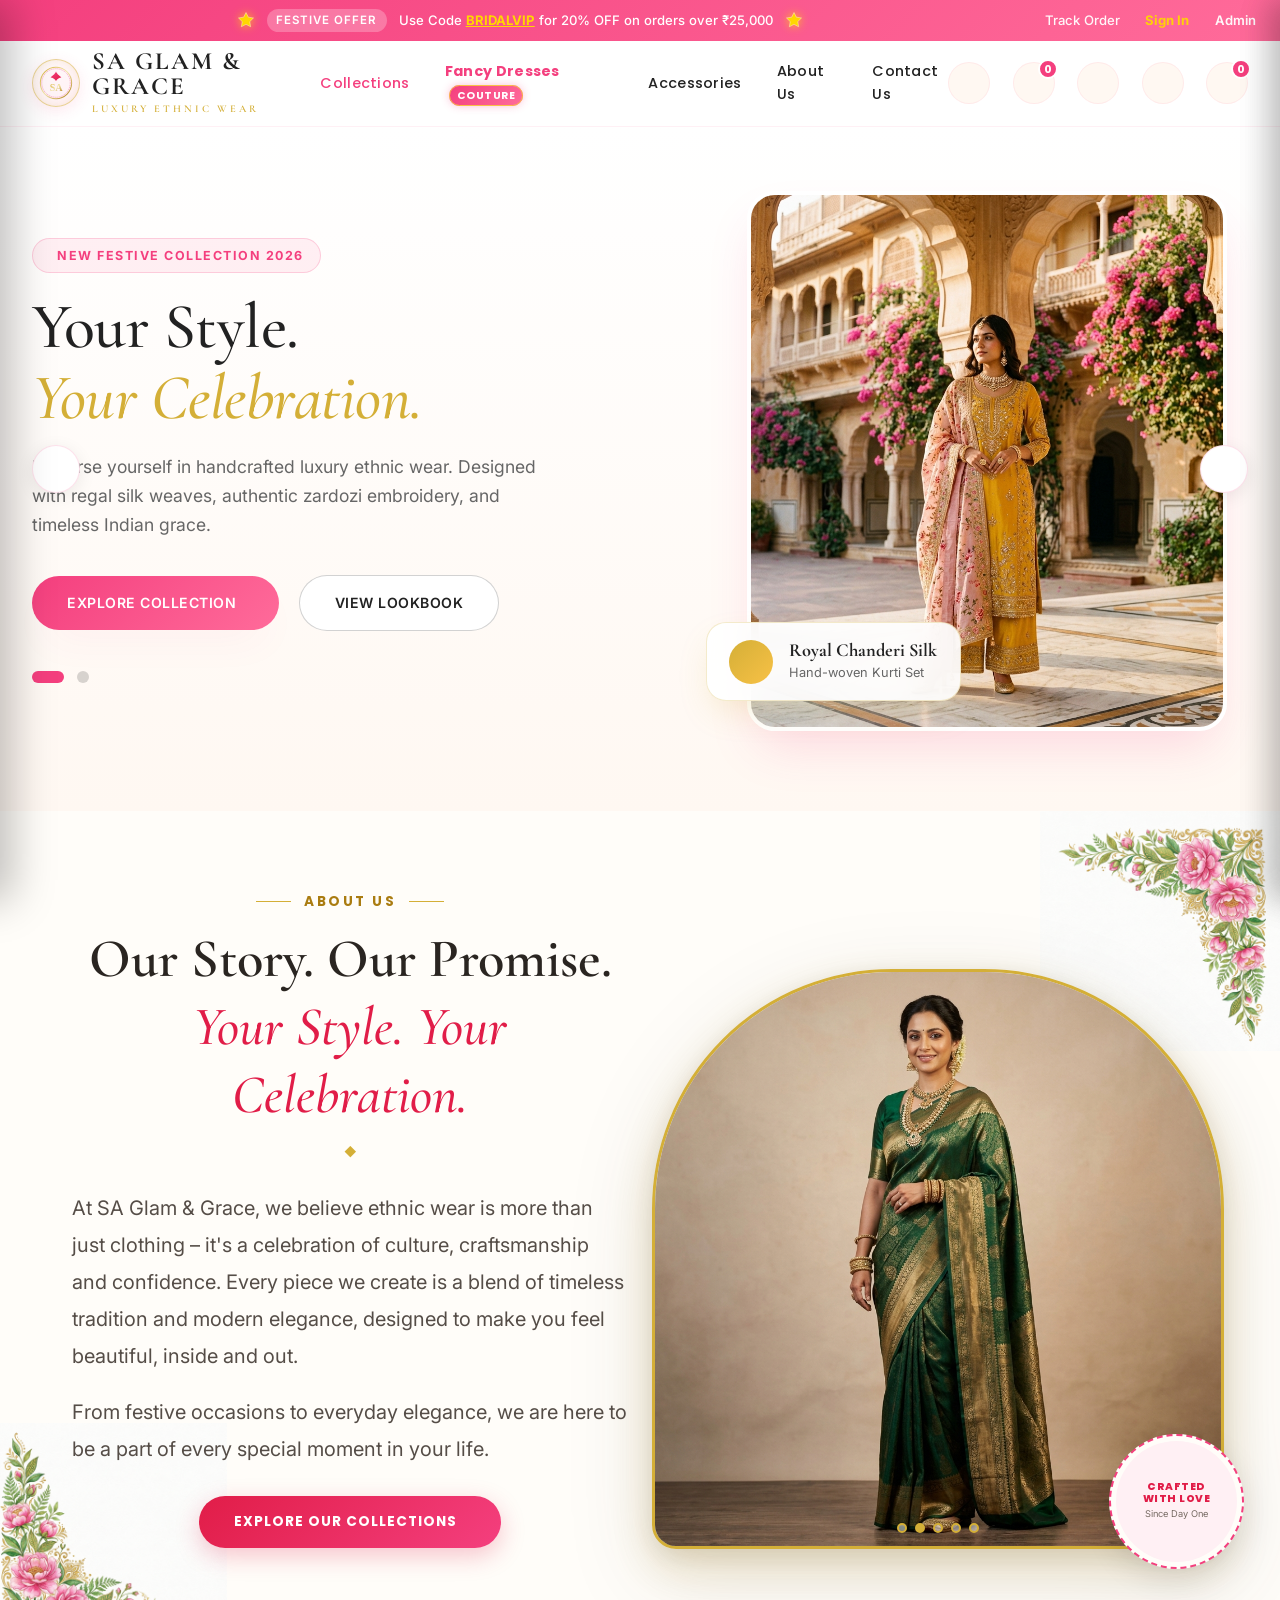
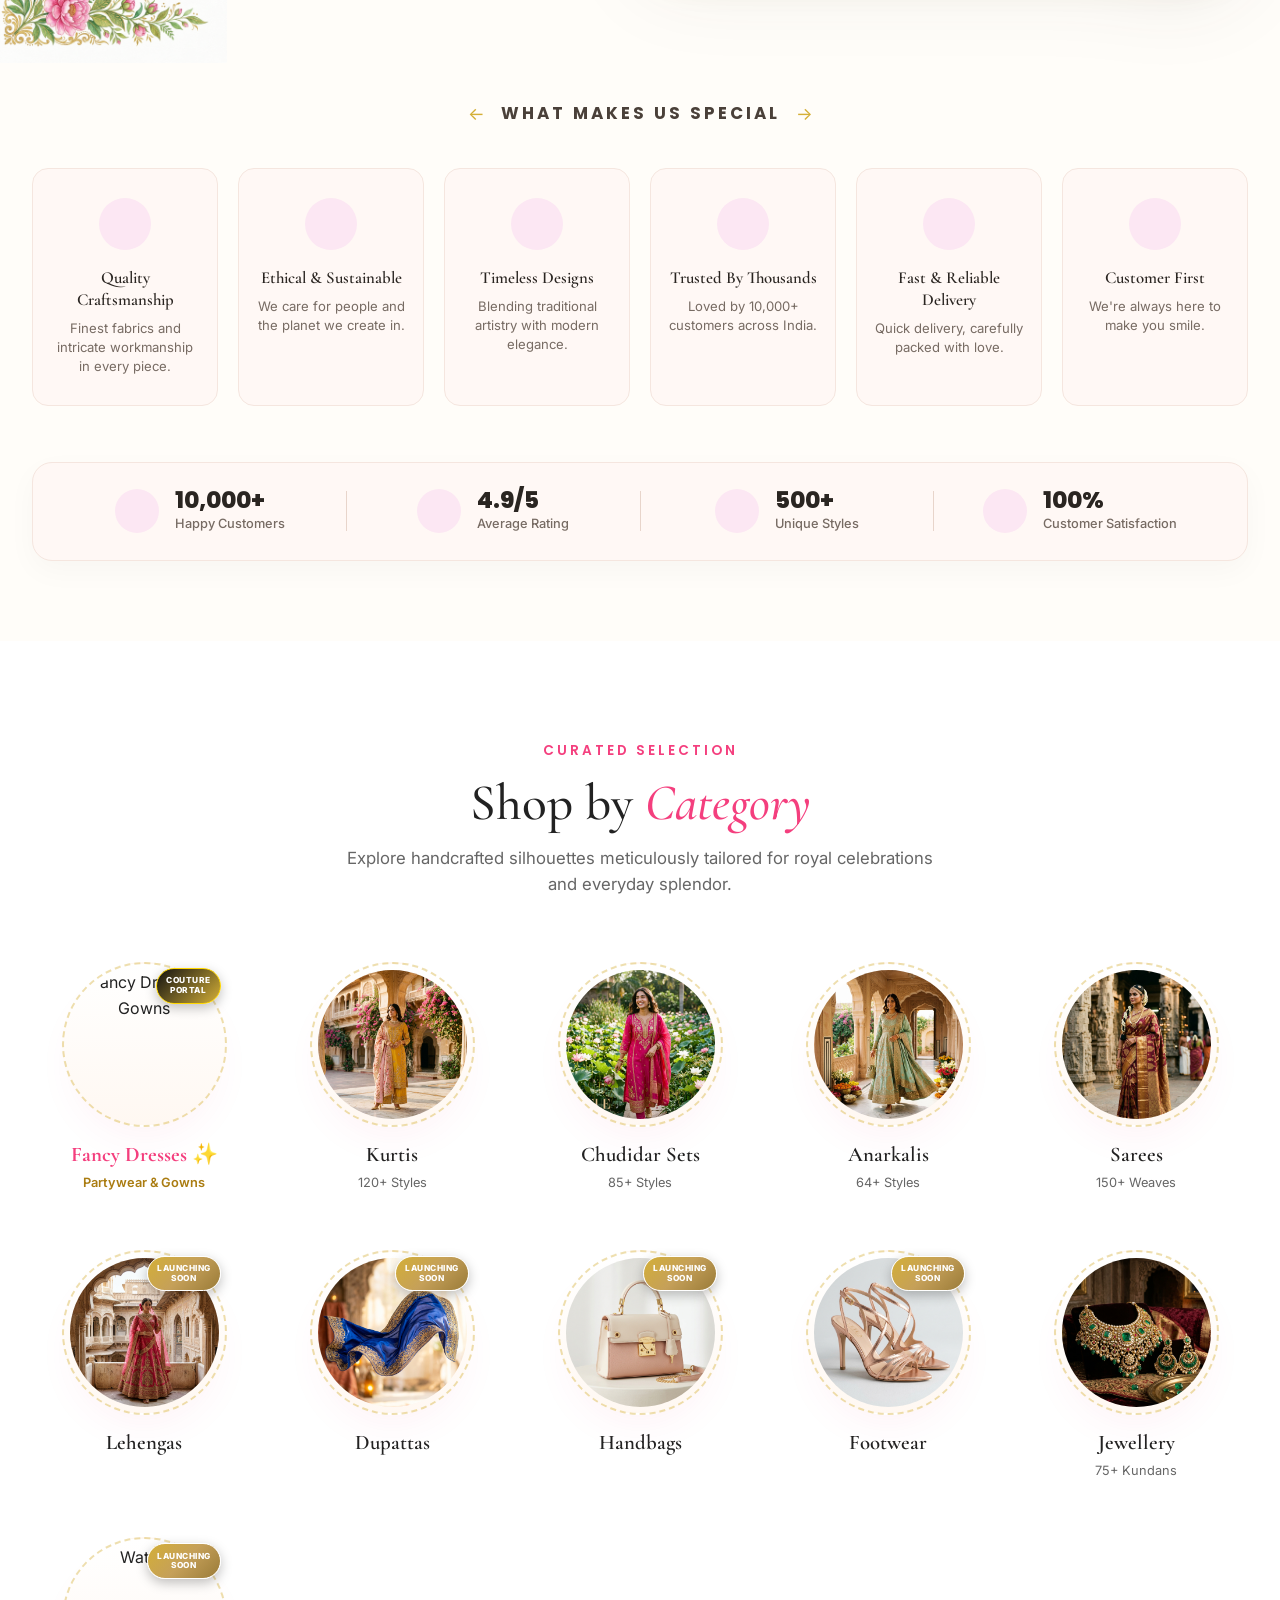
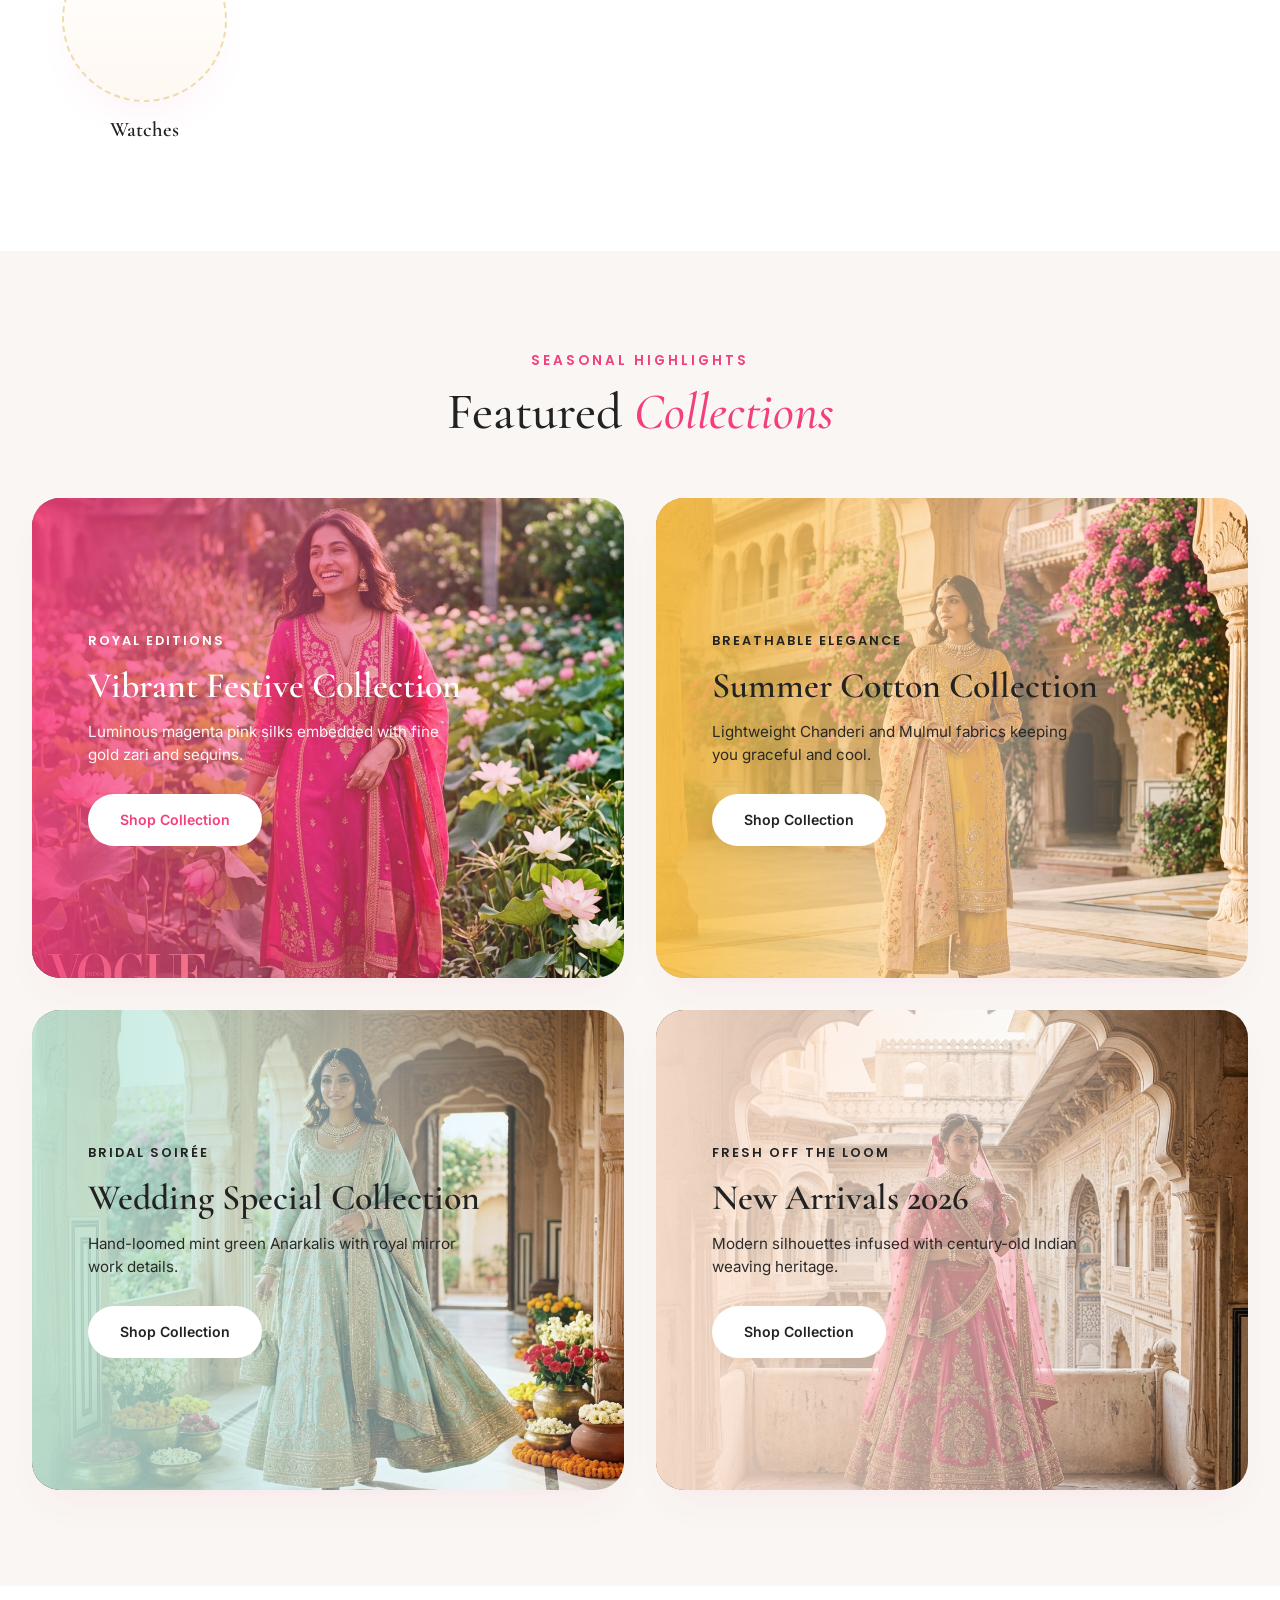
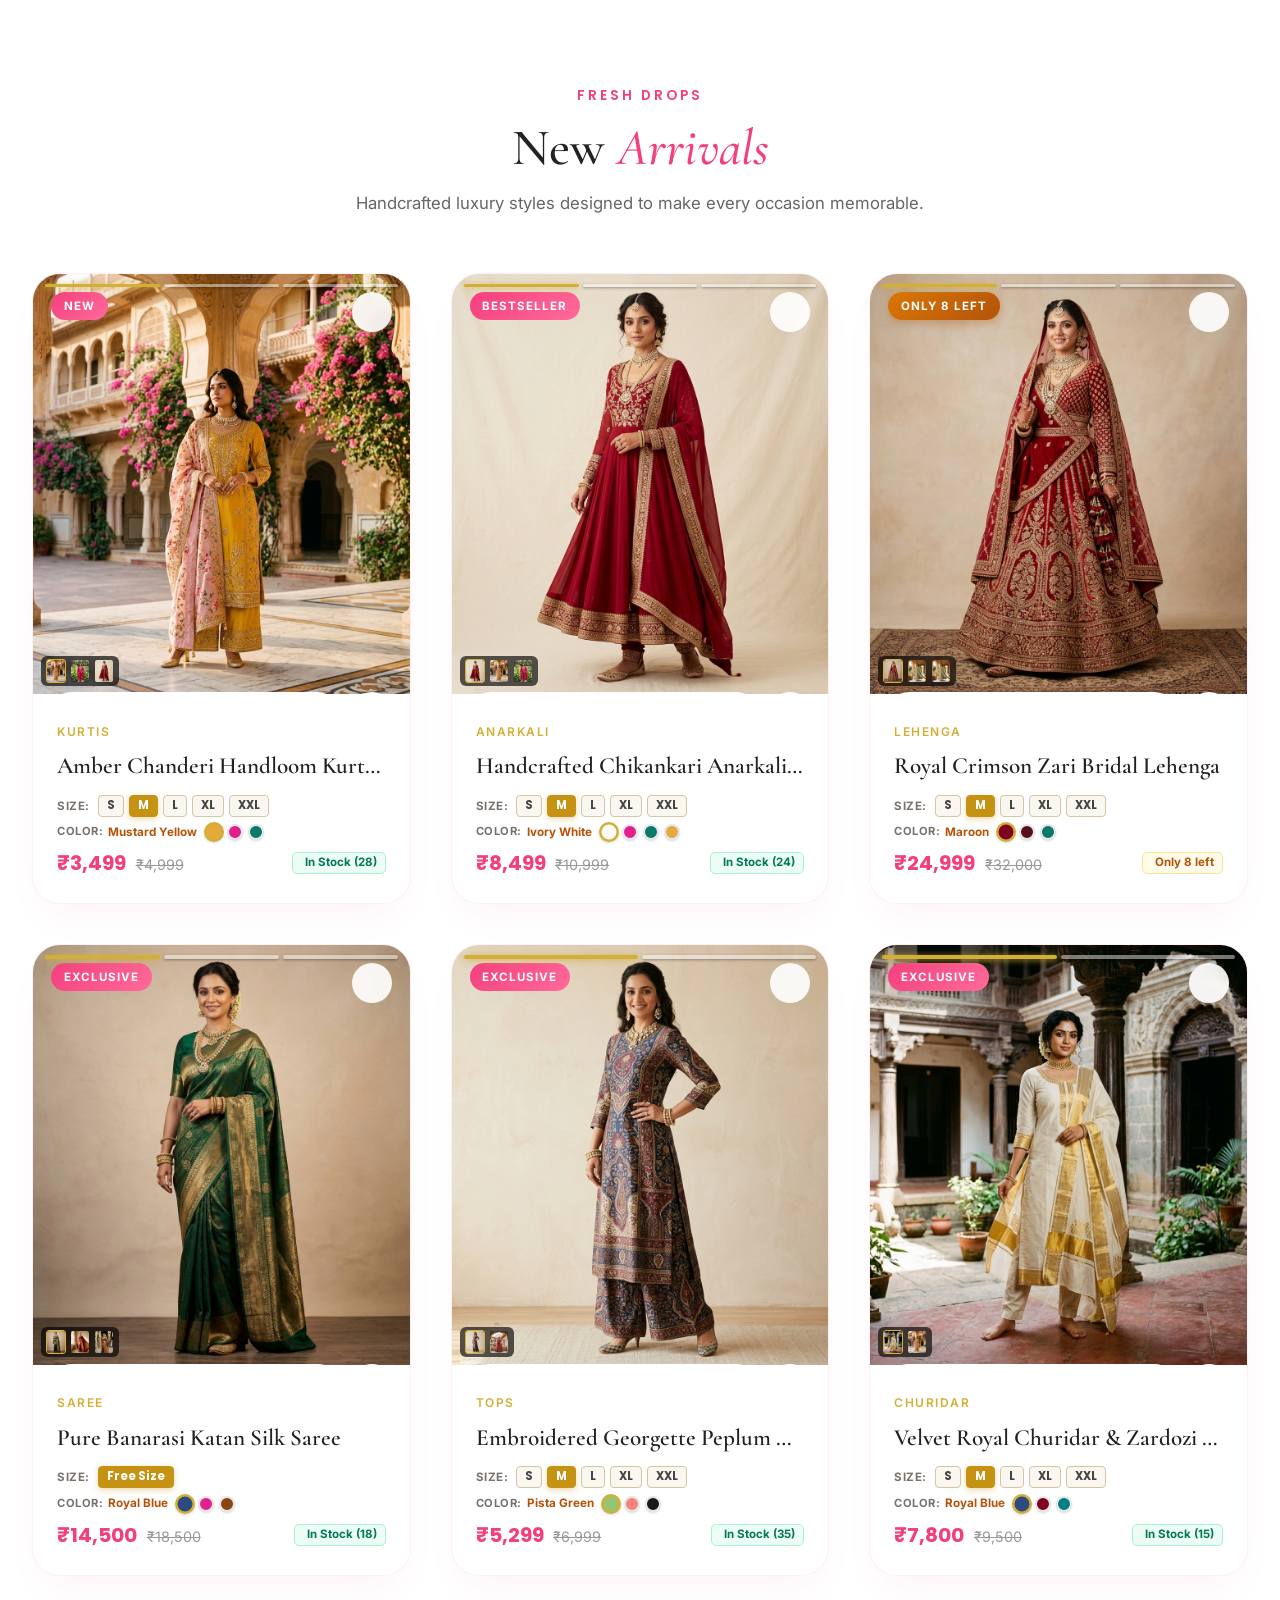
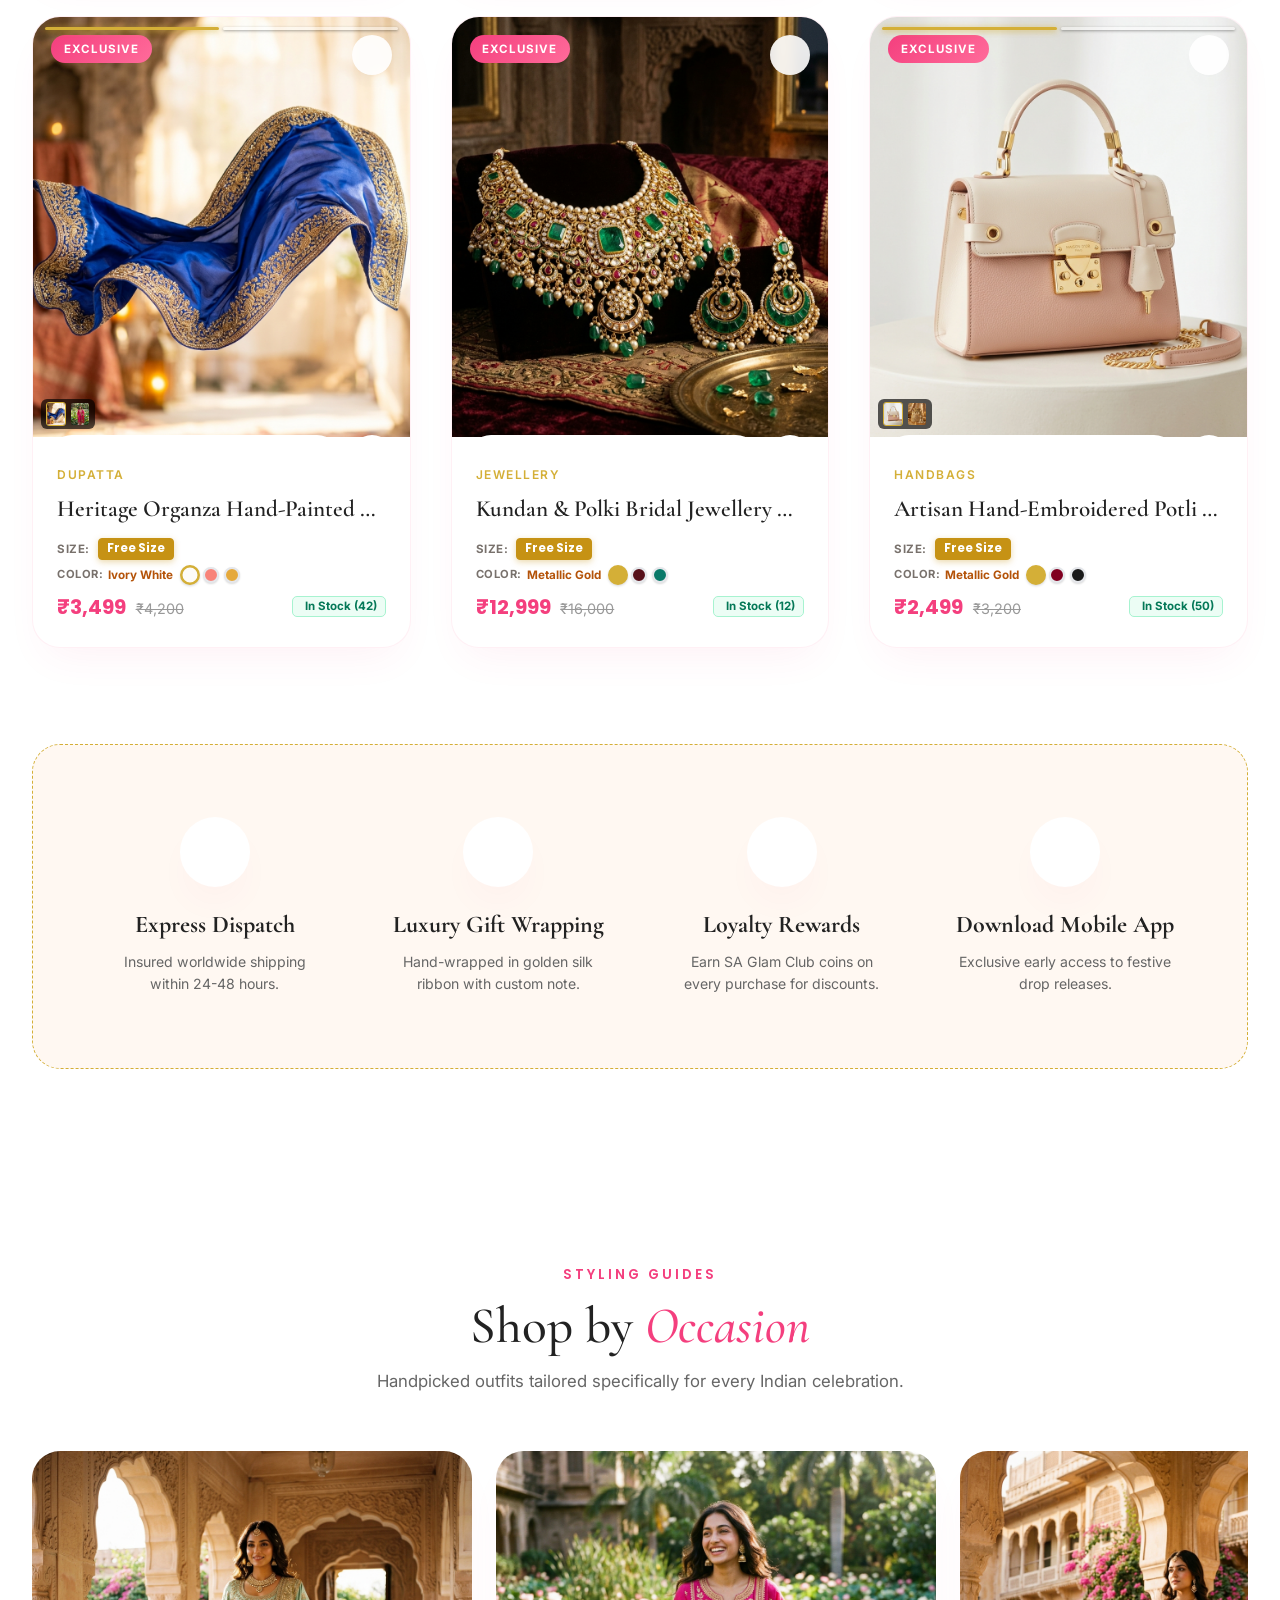
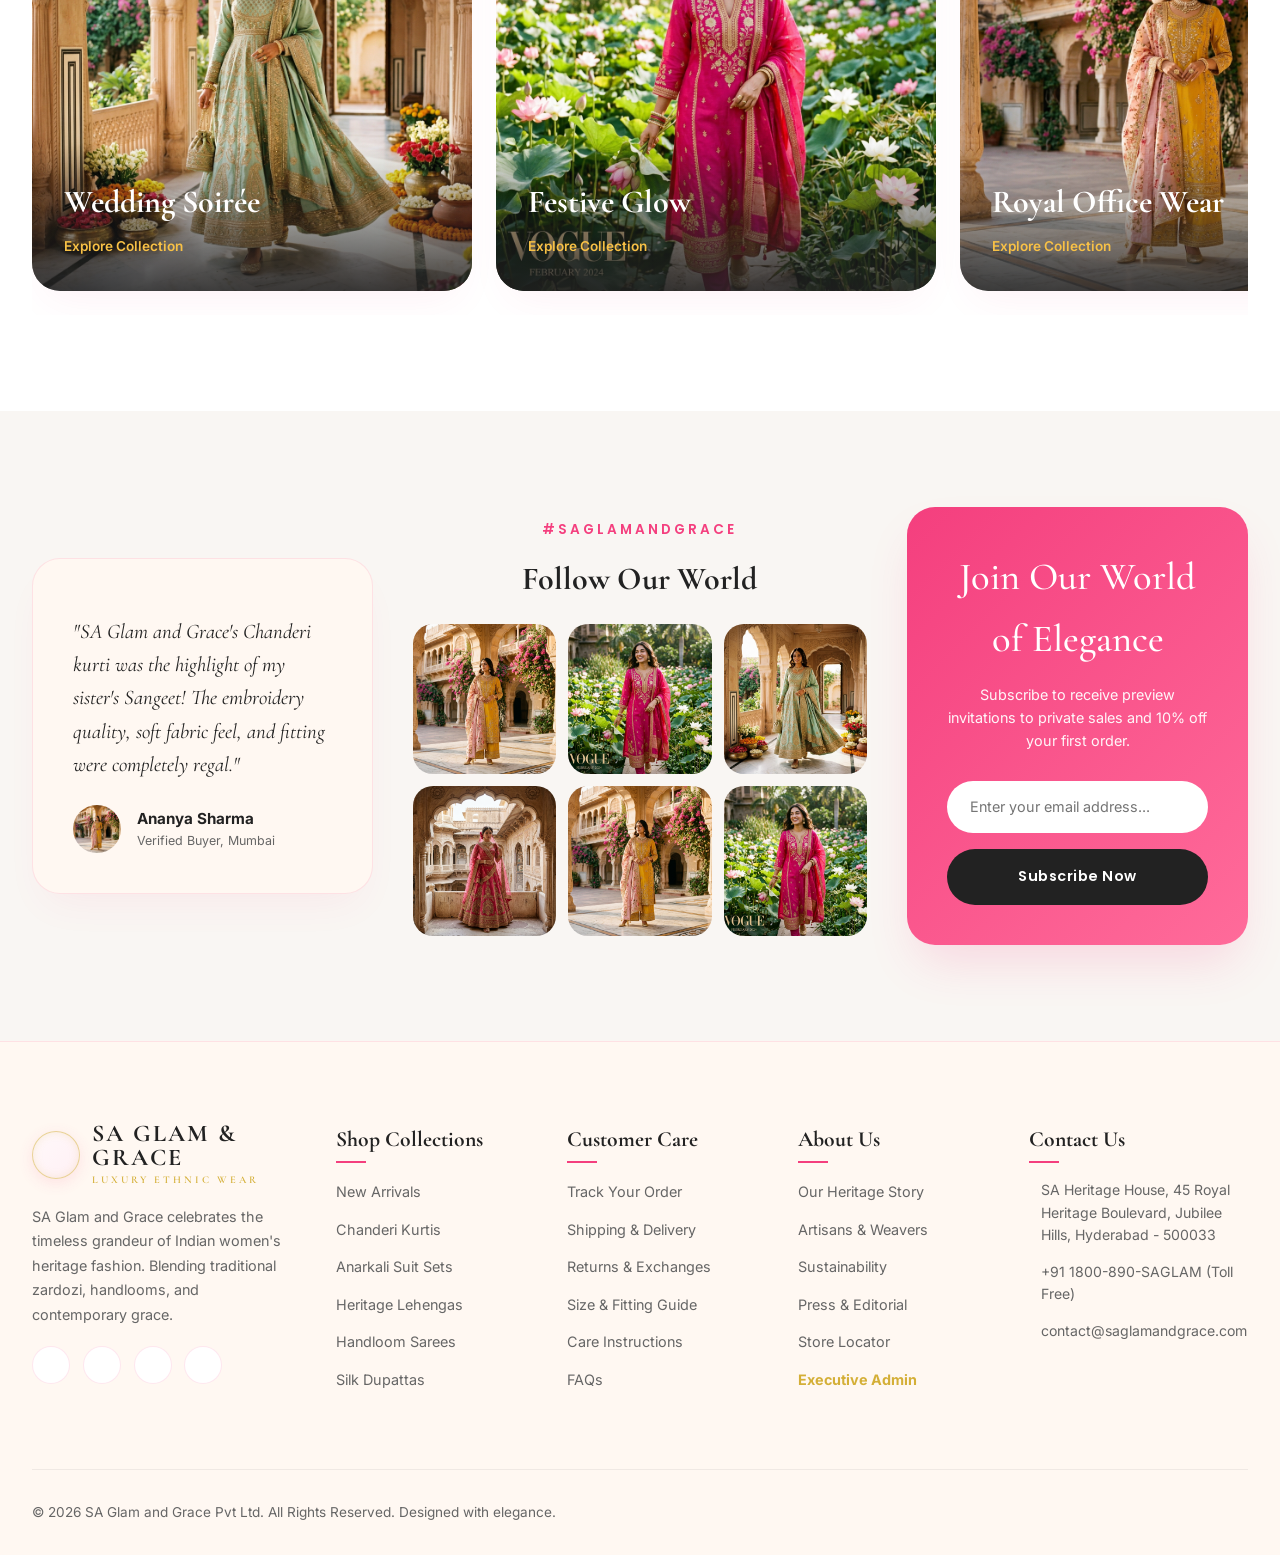
==== commit cfca6dc7: "feat(mobile): make New Arrivals and Shop by Category horizontal carousels, refine hero banner and st" ====
--- a/index.html
+++ b/index.html
@@ -15,7 +15,7 @@
     <!-- Supabase Cloud SDK & Configuration -->
   <script src="https://cdn.jsdelivr.net/npm/@supabase/supabase-js@2"></script>
   <script src="supabase-client.js"></script>
-  <link rel="stylesheet" href="./style.css?v=220">
+  <link rel="stylesheet" href="./style.css?v=221">
 
 <style id="interactive-sizes-style">
   .card-size-btn {
@@ -617,7 +617,7 @@
           </h2>
 
           <div class="gold-divider-ornament">
-            <span class="diamond-dot">â—†</span>
+            <span class="diamond-dot">&#9670;</span>
           </div>
 
           <p class="about-description-paragraph">
@@ -790,7 +790,7 @@
       <div class="section-header">
         <span class="sub-heading">Curated Selection</span>
         <h2 class="section-title">Shop by <span>Category</span></h2>
-        <p class="section-desc">Explore handcrafted silhouettes meticulously tailored for royal celebrations and everyday splendor.</p>
+        <p class="section-desc">Explore handcrafted silhouettes meticulously tailored for royal celebrations and everyday splendor. <span class="mobile-swipe-hint"><i class="ri-arrow-left-right-line"></i> Swipe to explore</span></p>
       </div>
 
       <div class="categories-grid">
@@ -991,7 +991,7 @@
       <div class="section-header">
         <span class="sub-heading">Fresh Drops</span>
         <h2 class="section-title">New <span>Arrivals</span></h2>
-        <p class="section-desc">Handcrafted luxury styles designed to make every occasion memorable.</p>
+        <p class="section-desc">Handcrafted luxury styles designed to make every occasion memorable. <span class="mobile-swipe-hint"><i class="ri-arrow-left-right-line"></i> Swipe to explore</span></p>
       </div>
 
       
--- a/style.css
+++ b/style.css
@@ -2500,6 +2500,11 @@
     gap: 3.5rem;
     text-align: center;
   }
+  .floral-corner-left,
+  .floral-corner-right,
+  .floral-below-btn {
+    display: none !important;
+  }
   .about-badge-header {
     justify-content: center;
   }
@@ -4198,6 +4203,10 @@
    BREAKPOINT: MOBILE PHONES (<= 768px)
    ─────────────────────────────────────────────────────────────────────────── */
 @media (max-width: 768px) {
+  body {
+    padding-bottom: calc(75px + env(safe-area-inset-bottom, 0px)) !important;
+  }
+
   /* Container Padding */
   .container {
     padding: 0 1rem;
@@ -4243,38 +4252,77 @@
   }
 
   /* Header */
+  .header-sticky {
+    position: sticky !important;
+    top: 0 !important;
+    z-index: 1000 !important;
+    background: rgba(255, 255, 255, 0.98) !important;
+    backdrop-filter: blur(12px) !important;
+    -webkit-backdrop-filter: blur(12px) !important;
+    border-bottom: 1px solid rgba(212, 175, 55, 0.22) !important;
+    box-shadow: 0 4px 18px rgba(0, 0, 0, 0.05) !important;
+    width: 100% !important;
+  }
+
   .header-container {
-    height: 64px;
+    height: 62px;
     padding: 0 0.85rem;
+    display: flex !important;
+    align-items: center !important;
+    justify-content: space-between !important;
+    gap: 0.5rem;
+  }
+
+  .brand-logo {
+    display: flex !important;
+    align-items: center !important;
+    gap: 8px !important;
+    text-decoration: none !important;
+    flex-shrink: 0 !important;
+    min-width: 0 !important;
   }
 
   .brand-name {
-    font-size: 1.25rem !important;
-    letter-spacing: 1.5px !important;
+    font-size: 1.15rem !important;
+    letter-spacing: 1px !important;
+    white-space: nowrap !important;
+    line-height: 1.15 !important;
   }
 
   .brand-tagline {
-    font-size: 0.55rem !important;
-    letter-spacing: 1.5px !important;
+    font-size: 0.52rem !important;
+    letter-spacing: 1.2px !important;
+    white-space: nowrap !important;
+    line-height: 1 !important;
   }
 
   .brand-logo .logo-icon {
-    width: 36px;
-    height: 36px;
+    width: 34px !important;
+    height: 34px !important;
+    flex-shrink: 0 !important;
   }
 
   .brand-logo .logo-icon svg {
-    width: 25px;
-    height: 25px;
+    width: 25px !important;
+    height: 25px !important;
   }
 
   .header-actions {
-    gap: 0.5rem;
+    display: flex !important;
+    align-items: center !important;
+    gap: 0.45rem !important;
+    flex-shrink: 0 !important;
+  }
+
+  .header-actions #ordersNavBtn,
+  .header-actions #accountBtn {
+    display: none !important;
   }
 
   .action-btn {
     width: 36px;
     height: 36px;
+    flex-shrink: 0;
   }
 
   .action-btn i {
@@ -4289,111 +4337,214 @@
     right: -3px;
   }
 
+  .mobile-menu-toggle {
+    display: flex !important;
+    align-items: center !important;
+    justify-content: center !important;
+    width: 36px !important;
+    height: 36px !important;
+    border-radius: 50% !important;
+    background: var(--warm-cream) !important;
+    border: 1px solid rgba(212, 175, 55, 0.35) !important;
+    color: var(--dark-text) !important;
+    font-size: 1.25rem !important;
+    cursor: pointer !important;
+    flex-shrink: 0 !important;
+  }
+
   /* Hero Section */
   .hero-section {
-    padding: 2rem 0 2.5rem;
+    padding: 1.6rem 0 2rem !important;
+    min-height: auto !important;
+    position: relative !important;
+    overflow: hidden !important;
+  }
+
+  .hero-container {
+    display: flex !important;
+    flex-direction: column !important;
+    gap: 1.3rem !important;
+    text-align: center !important;
+  }
+
+  .hero-left-content {
+    align-items: center !important;
+    text-align: center !important;
+    padding: 0 !important;
+    width: 100% !important;
   }
 
   .hero-tag {
-    font-size: 0.7rem;
-    padding: 0.3rem 0.8rem;
-    margin-bottom: 0.85rem;
+    font-size: 0.68rem;
+    padding: 0.28rem 0.75rem;
+    margin-bottom: 0.75rem;
   }
 
   .hero-heading {
-    font-size: clamp(1.85rem, 6.5vw, 2.5rem);
-    line-height: 1.18;
-    margin-bottom: 0.85rem;
+    font-size: clamp(1.85rem, 6.8vw, 2.35rem) !important;
+    line-height: 1.18 !important;
+    margin-bottom: 0.75rem !important;
   }
 
   .hero-description {
-    font-size: 0.88rem;
-    line-height: 1.55;
-    margin-bottom: 1.5rem;
+    font-size: 0.85rem !important;
+    line-height: 1.5 !important;
+    margin-bottom: 1.2rem !important;
+    max-width: 90% !important;
+    margin-left: auto !important;
+    margin-right: auto !important;
   }
 
   .hero-buttons {
-    flex-direction: column;
-    width: 100%;
-    gap: 0.75rem;
-    margin-bottom: 1.8rem;
+    display: flex !important;
+    flex-direction: row !important;
+    width: 100% !important;
+    gap: 0.65rem !important;
+    margin-bottom: 1.2rem !important;
+    justify-content: center !important;
   }
 
   .hero-buttons a {
-    width: 100%;
-    justify-content: center;
-    padding: 0.85rem 1.4rem;
-    font-size: 0.84rem;
+    flex: 1 1 0 !important;
+    min-width: 0 !important;
+    justify-content: center !important;
+    padding: 0.75rem 0.6rem !important;
+    font-size: 0.78rem !important;
+    white-space: nowrap !important;
+  }
+
+  .hero-controls {
+    margin-bottom: 0.5rem !important;
+    justify-content: center !important;
+  }
+
+  .hero-nav-arrow {
+    display: none !important; /* Hide intrusive arrows on mobile - pagination dots & swipe handle slides */
   }
 
   .hero-image-wrapper {
-    width: 100%;
+    width: 100% !important;
+    max-width: 420px !important;
+    margin: 0 auto !important;
+    position: relative !important;
   }
 
   .hero-img-container {
-    max-height: 360px;
-    border-radius: 18px;
-    overflow: hidden;
+    height: 380px !important;
+    max-height: 380px !important;
+    border-radius: 18px !important;
+    overflow: hidden !important;
+    width: 100% !important;
+    box-shadow: 0 8px 24px rgba(0, 0, 0, 0.1) !important;
   }
 
   .hero-img-container img {
-    height: 100%;
-    max-height: 360px;
-    object-fit: cover;
+    height: 100% !important;
+    width: 100% !important;
+    max-height: 380px !important;
+    object-fit: cover !important;
+    object-position: center top !important;
   }
 
   .hero-badge-glass {
-    position: absolute;
-    bottom: 12px;
-    left: 12px;
-    right: 12px;
-    max-width: none;
-    padding: 0.65rem 0.95rem;
-    backdrop-filter: blur(14px);
-    -webkit-backdrop-filter: blur(14px);
-    border-radius: 12px;
+    position: absolute !important;
+    bottom: 12px !important;
+    left: 12px !important;
+    right: 12px !important;
+    max-width: none !important;
+    padding: 0.55rem 0.85rem !important;
+    backdrop-filter: blur(14px) !important;
+    -webkit-backdrop-filter: blur(14px) !important;
+    border-radius: 12px !important;
+    display: flex !important;
+    align-items: center !important;
+    gap: 0.75rem !important;
+  }
+
+  .hero-badge-glass .badge-icon {
+    width: 34px !important;
+    height: 34px !important;
+    font-size: 1.1rem !important;
+    flex-shrink: 0 !important;
   }
 
   .hero-badge-glass h4 {
-    font-size: 0.88rem;
+    font-size: 0.82rem !important;
+    margin: 0 !important;
+    line-height: 1.2 !important;
   }
 
   .hero-badge-glass p {
-    font-size: 0.72rem;
-  }
-
-  .hero-nav-arrow {
-    width: 36px;
-    height: 36px;
-    font-size: 1.15rem;
-  }
-
-  .hero-nav-arrow.arrow-left { left: 0.5rem; }
-  .hero-nav-arrow.arrow-right { right: 0.5rem; }
-
-  /* About Us Section */
+    font-size: 0.7rem !important;
+    margin: 0 !important;
+  }
+
+  /* About Us Section Mobile Adjustments */
   .about-special-section {
-    padding: 3rem 0;
+    padding: 2.5rem 0 !important;
+  }
+
+  .floral-corner-left,
+  .floral-corner-right,
+  .floral-below-btn {
+    display: none !important;
+  }
+
+  .about-text-content {
+    padding: 0 !important;
+    text-align: center !important;
+    align-items: center !important;
   }
 
   .about-headline {
-    font-size: 1.9rem;
-    line-height: 1.2;
+    font-size: 1.8rem !important;
+    line-height: 1.22 !important;
   }
 
   .about-description-paragraph {
-    font-size: 0.88rem;
-    line-height: 1.6;
+    font-size: 0.88rem !important;
+    line-height: 1.6 !important;
+    text-align: center !important;
+  }
+
+  .btn-pink-pill {
+    width: 100% !important;
+    justify-content: center !important;
+    font-size: 0.82rem !important;
+    padding: 0.85rem 1.4rem !important;
   }
 
   .arch-image-frame {
-    width: min(310px, 86vw);
-    height: 360px;
-    margin: 0 auto;
+    width: min(290px, 82vw) !important;
+    height: 340px !important;
+    margin: 0 auto !important;
+    position: relative !important;
+  }
+
+  .crafted-badge-floating {
+    width: 92px !important;
+    height: 92px !important;
+    bottom: -10px !important;
+    right: 0 !important;
+    padding: 4px !important;
+    z-index: 8 !important;
+  }
+
+  .crafted-badge-inner {
+    padding: 0.2rem !important;
+  }
+
+  .crafted-title {
+    font-size: 0.6rem !important;
+    line-height: 1.1 !important;
+  }
+
+  .crafted-subtitle {
+    font-size: 0.5rem !important;
   }
 
   .special-section-divider {
-    margin: 2.5rem 0 2rem;
+    margin: 2.2rem 0 1.6rem !important;
   }
 
   .special-title {
@@ -4407,14 +4558,14 @@
   }
 
   .special-card {
-    padding: 1.2rem 0.9rem;
+    padding: 1.1rem 0.8rem !important;
   }
 
   .special-card-icon {
-    width: 44px;
-    height: 44px;
-    font-size: 1.25rem;
-    margin-bottom: 0.75rem;
+    width: 42px !important;
+    height: 42px !important;
+    font-size: 1.2rem !important;
+    margin-bottom: 0.65rem !important;
   }
 
   .special-card h4 {
@@ -4430,40 +4581,88 @@
   .stats-bar-card {
     grid-template-columns: repeat(2, 1fr) !important;
     gap: 1.2rem !important;
-    padding: 1.5rem 1rem !important;
+    padding: 1.3rem 0.85rem !important;
   }
 
   .stat-number {
-    font-size: 1.4rem;
+    font-size: 1.35rem !important;
   }
 
   .stat-label {
-    font-size: 0.74rem;
-  }
-
-  /* Shop by Category Grid */
+    font-size: 0.72rem !important;
+  }
+
+  /* Shop by Category - Horizontal Story Carousel on Mobile */
   .categories-grid {
-    grid-template-columns: repeat(2, 1fr) !important;
-    gap: 14px 10px !important;
+    display: flex !important;
+    overflow-x: auto !important;
+    overflow-y: hidden !important;
+    scroll-snap-type: x mandatory !important;
+    -webkit-overflow-scrolling: touch !important;
+    gap: 16px !important;
+    padding: 8px 1rem 16px 1rem !important;
+    margin: 0 -1rem !important;
+    scrollbar-width: none !important;
+  }
+
+  .categories-grid::-webkit-scrollbar {
+    display: none !important;
+  }
+
+  .categories-grid .category-card {
+    flex: 0 0 88px !important;
+    min-width: 88px !important;
+    max-width: 88px !important;
+    scroll-snap-align: start !important;
+    text-align: center !important;
+    display: flex !important;
+    flex-direction: column !important;
+    align-items: center !important;
+    padding: 0 !important;
   }
 
   .category-circle-wrapper {
-    width: 100px;
-    height: 100px;
-    margin: 0 auto 0.6rem;
+    width: 78px !important;
+    height: 78px !important;
+    margin: 0 auto 0.45rem !important;
+    position: relative !important;
+  }
+
+  .category-circle-inner {
+    width: 100% !important;
+    height: 100% !important;
+    border-radius: 50% !important;
+    overflow: hidden !important;
+    border: 2px solid var(--gold-accent) !important;
+    padding: 2px !important;
+  }
+
+  .category-circle-inner img {
+    width: 100% !important;
+    height: 100% !important;
+    object-fit: cover !important;
+    border-radius: 50% !important;
   }
 
   .category-badge-gold {
-    font-size: 0.55rem;
-    padding: 2px 6px;
+    font-size: 0.5rem !important;
+    padding: 2px 5px !important;
+    letter-spacing: 0.2px !important;
+    line-height: 1 !important;
   }
 
   .category-name {
-    font-size: 0.9rem;
+    font-size: 0.78rem !important;
+    line-height: 1.2 !important;
+    white-space: nowrap !important;
+    overflow: hidden !important;
+    text-overflow: ellipsis !important;
+    max-width: 88px !important;
   }
 
   .category-count {
-    font-size: 0.74rem;
+    font-size: 0.68rem !important;
+    white-space: nowrap !important;
   }
 
   /* Editorial Collections Banners */
@@ -4473,22 +4672,22 @@
   }
 
   .collection-banner {
-    min-height: 260px;
-    height: 280px;
+    min-height: 250px;
+    height: 270px;
     border-radius: 16px;
   }
 
   .banner-overlay {
-    padding: 1.5rem 1.2rem;
+    padding: 1.4rem 1.1rem;
   }
 
   .banner-title {
-    font-size: 1.4rem;
+    font-size: 1.35rem;
   }
 
   .banner-desc {
     font-size: 0.82rem;
-    margin-bottom: 1rem;
+    margin-bottom: 0.85rem;
     max-width: 90%;
   }
 
@@ -4497,7 +4696,71 @@
     font-size: 0.82rem;
   }
 
-  /* Products Grid (Standard 2-Column Mobile Shopping Experience) */
+  /* New Arrivals - Horizontal Smooth-Scroll Carousel on Mobile */
+  #new-arrivals .products-grid {
+    display: flex !important;
+    overflow-x: auto !important;
+    overflow-y: hidden !important;
+    scroll-snap-type: x mandatory !important;
+    -webkit-overflow-scrolling: touch !important;
+    gap: 14px !important;
+    padding: 8px 1rem 20px 1rem !important;
+    margin: 0 -1rem !important;
+    scrollbar-width: none !important;
+  }
+
+  #new-arrivals .products-grid::-webkit-scrollbar {
+    display: none !important;
+  }
+
+  #new-arrivals .products-grid > .product-card {
+    flex: 0 0 230px !important;
+    min-width: 230px !important;
+    max-width: 230px !important;
+    scroll-snap-align: start !important;
+    display: flex !important;
+    flex-direction: column !important;
+    box-sizing: border-box !important;
+    border-radius: 14px !important;
+    padding: 9px !important;
+    background: #FFFFFF !important;
+    border: 1px solid rgba(212, 175, 55, 0.22) !important;
+    box-shadow: 0 4px 16px rgba(0, 0, 0, 0.05) !important;
+  }
+
+  #new-arrivals .products-grid > .product-card .product-img-wrapper {
+    aspect-ratio: 3 / 4 !important;
+    height: auto !important;
+    width: 100% !important;
+    border-radius: 10px !important;
+    overflow: hidden !important;
+  }
+
+  #new-arrivals .products-grid > .product-card .product-info {
+    display: flex !important;
+    flex-direction: column !important;
+    flex: 1 1 auto !important;
+    padding: 8px 4px 4px 4px !important;
+  }
+
+  #new-arrivals .products-grid > .product-card .product-title {
+    font-size: 0.86rem !important;
+    min-height: 2.3em !important;
+    max-height: 2.3em !important;
+    display: -webkit-box !important;
+    -webkit-line-clamp: 2 !important;
+    -webkit-box-orient: vertical !important;
+    overflow: hidden !important;
+    margin-bottom: 6px !important;
+    line-height: 1.25 !important;
+  }
+
+  #new-arrivals .products-grid > .product-card .product-price-row {
+    margin-top: auto !important;
+    padding-top: 6px !important;
+  }
+
+  /* Generic Products Grid for Category & Filter Catalog Pages */
   .products-grid {
     grid-template-columns: repeat(2, minmax(0, 1fr)) !important;
     gap: 12px 8px !important;
@@ -4604,6 +4867,43 @@
     margin: 4px 0 4px 0;
   }
 
+  /* Premium Benefits Section Mobile Framing */
+  .benefits-wrapper {
+    padding: 1.5rem 1rem !important;
+    border-radius: 16px !important;
+    margin-bottom: 1.5rem !important;
+  }
+
+  .benefits-grid {
+    grid-template-columns: repeat(2, 1fr) !important;
+    gap: 1.2rem 0.8rem !important;
+  }
+
+  .benefit-card {
+    text-align: center !important;
+    display: flex !important;
+    flex-direction: column !important;
+    align-items: center !important;
+    padding: 0.4rem !important;
+  }
+
+  .benefit-icon-box {
+    width: 44px !important;
+    height: 44px !important;
+    font-size: 1.25rem !important;
+    margin: 0 auto 0.5rem !important;
+  }
+
+  .benefit-card h4 {
+    font-size: 0.86rem !important;
+    margin-bottom: 0.25rem !important;
+  }
+
+  .benefit-card p {
+    font-size: 0.72rem !important;
+    line-height: 1.35 !important;
+  }
+
   /* Social & Newsletter */
   .social-newsletter-grid {
     grid-template-columns: 1fr !important;
@@ -4724,4 +5024,28 @@
   }
 }
 
-
+/* Mobile Horizontal Swipe Indicator Tag */
+.mobile-swipe-hint {
+  display: none;
+}
+
+@media (max-width: 768px) {
+  .mobile-swipe-hint {
+    display: inline-flex !important;
+    align-items: center;
+    gap: 4px;
+    font-size: 0.7rem;
+    font-weight: 700;
+    color: #AA7C11;
+    background: #FFF8E7;
+    border: 1px solid rgba(212, 175, 55, 0.4);
+    border-radius: 12px;
+    padding: 2px 8px;
+    margin-left: 6px;
+    letter-spacing: 0.3px;
+    vertical-align: middle;
+  }
+}
+
+
+
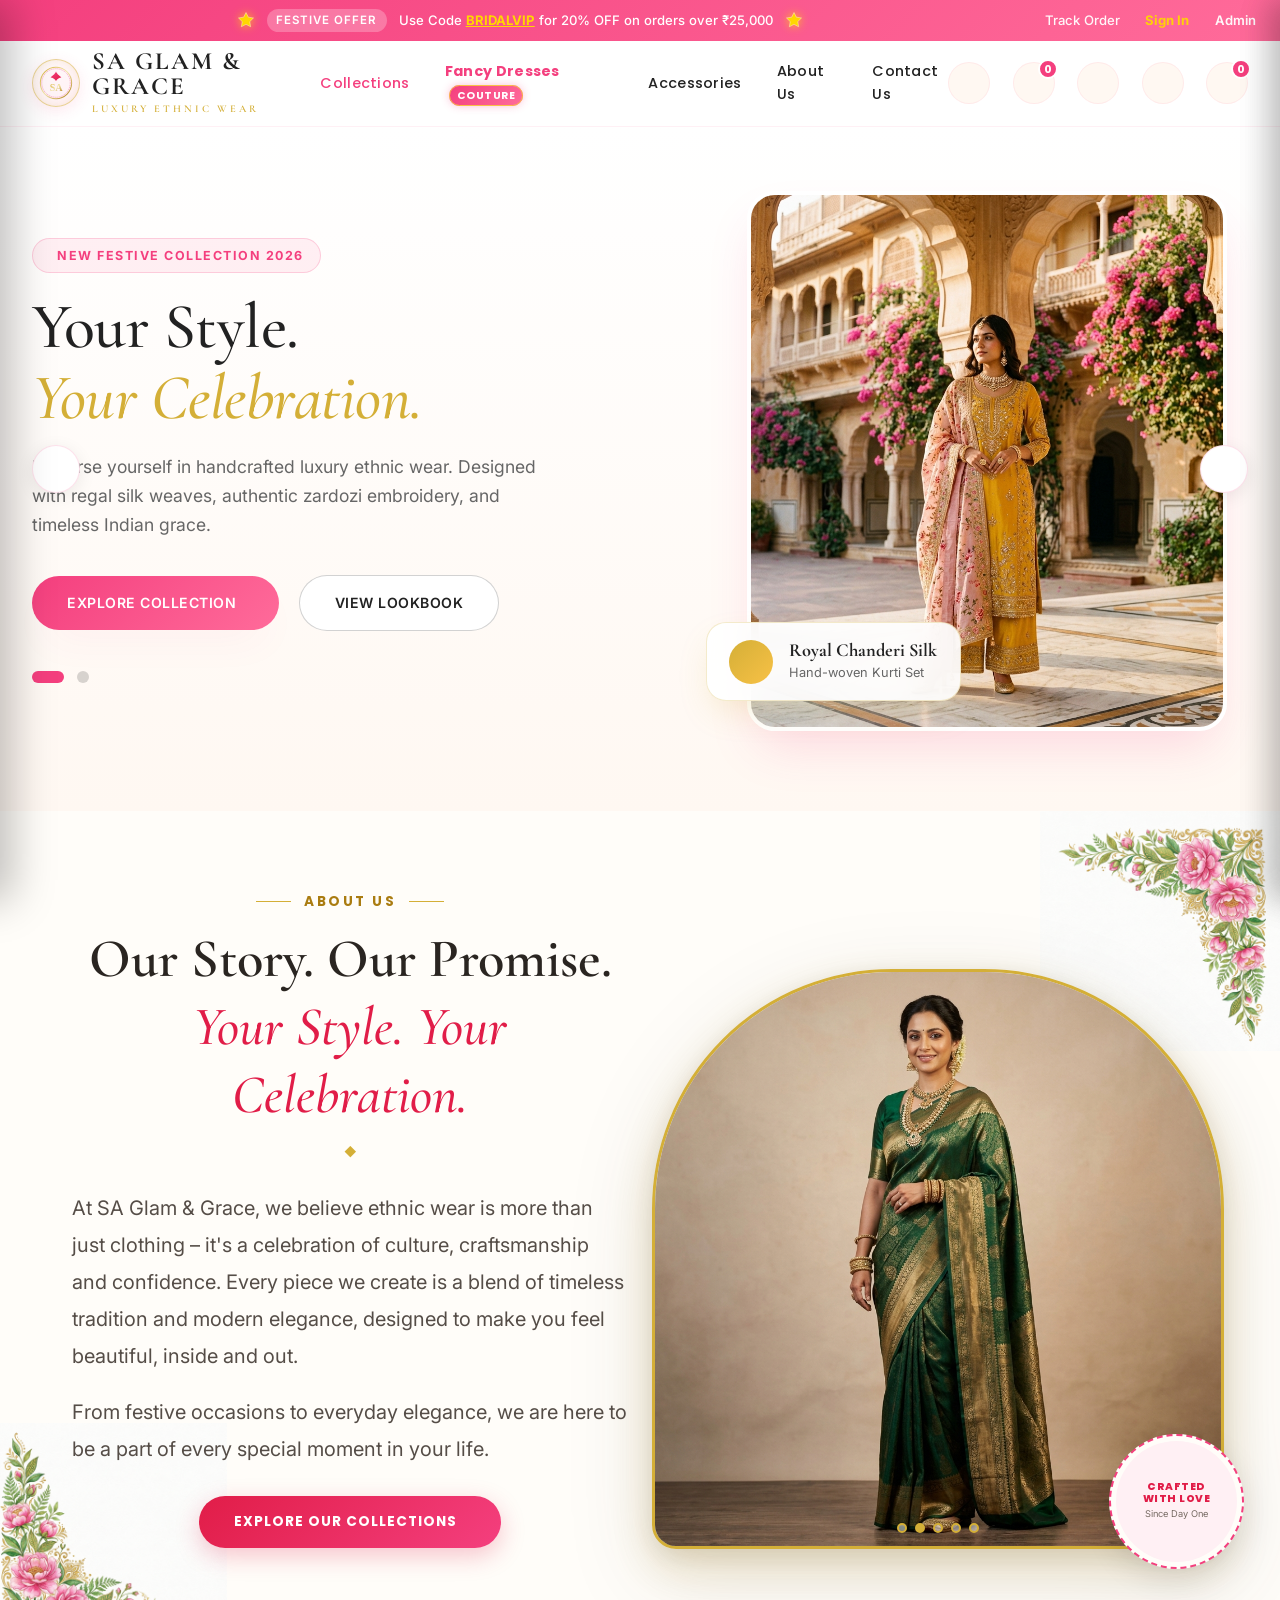
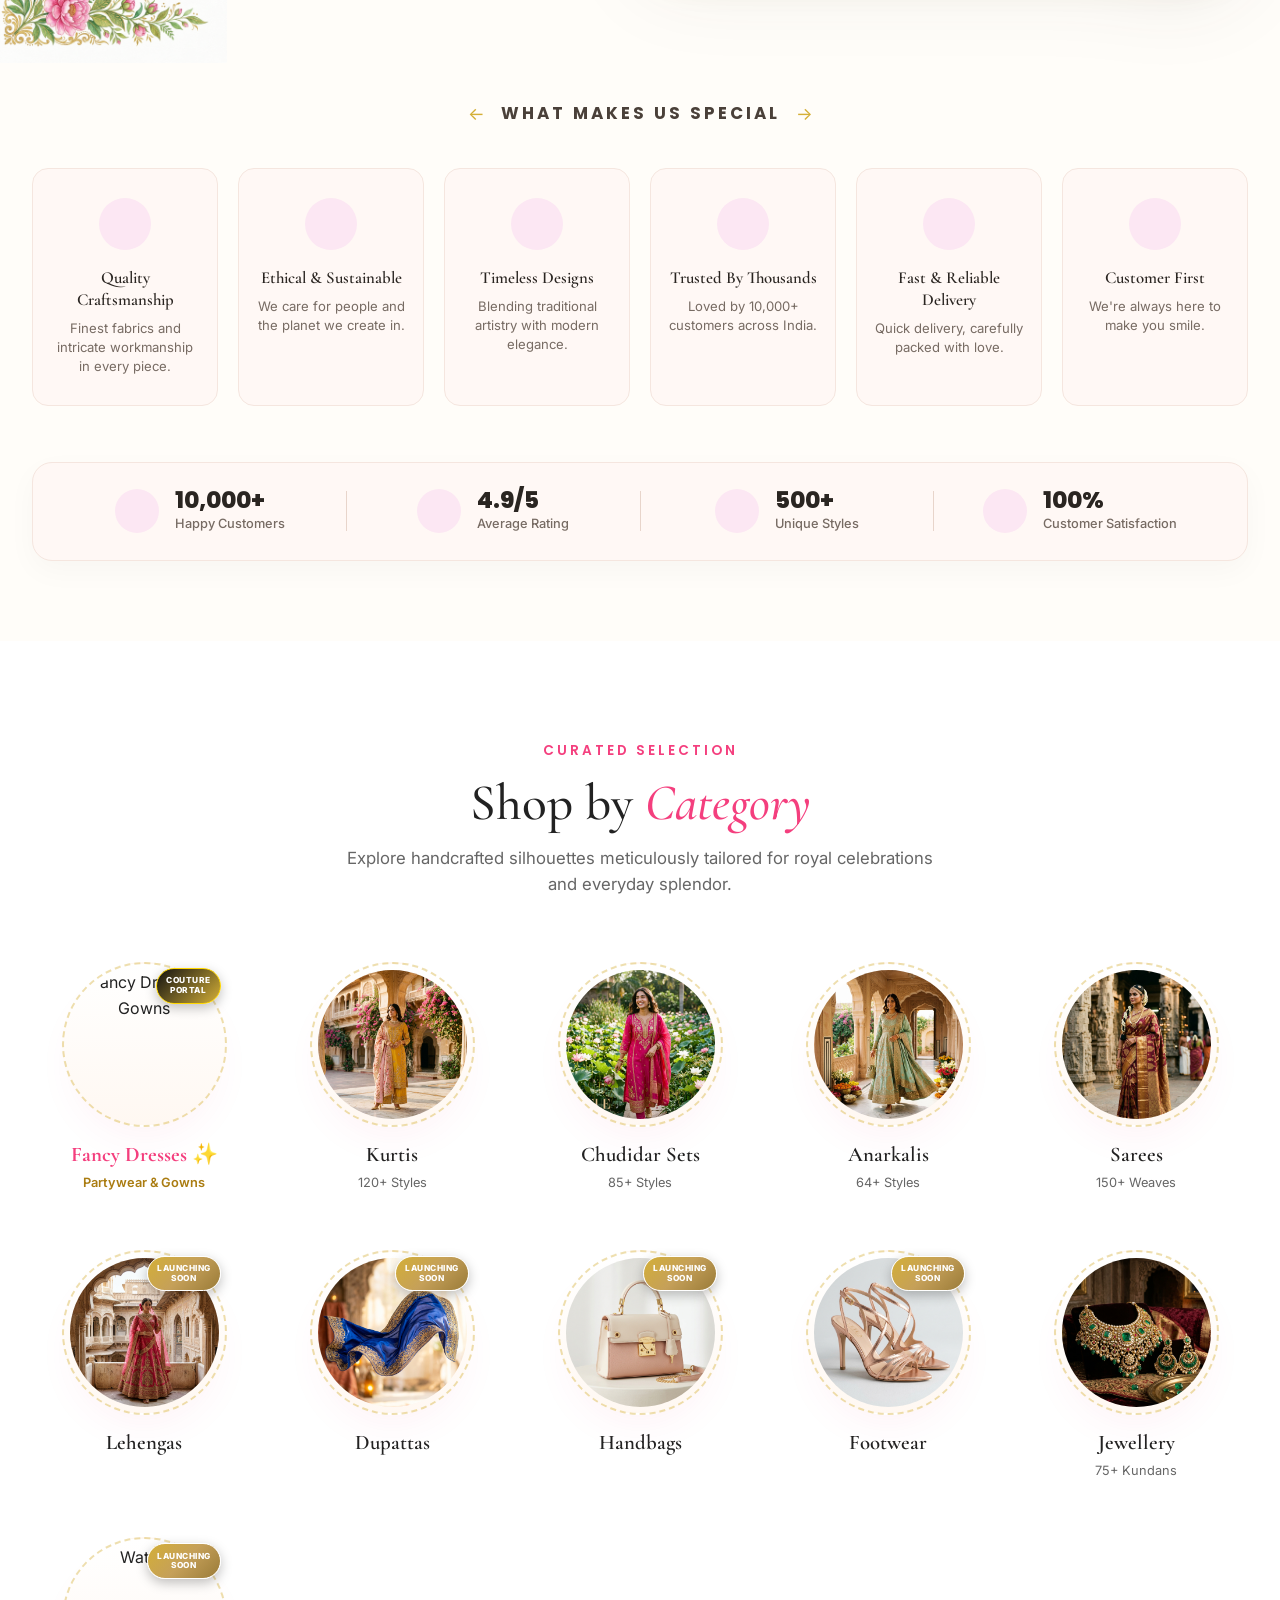
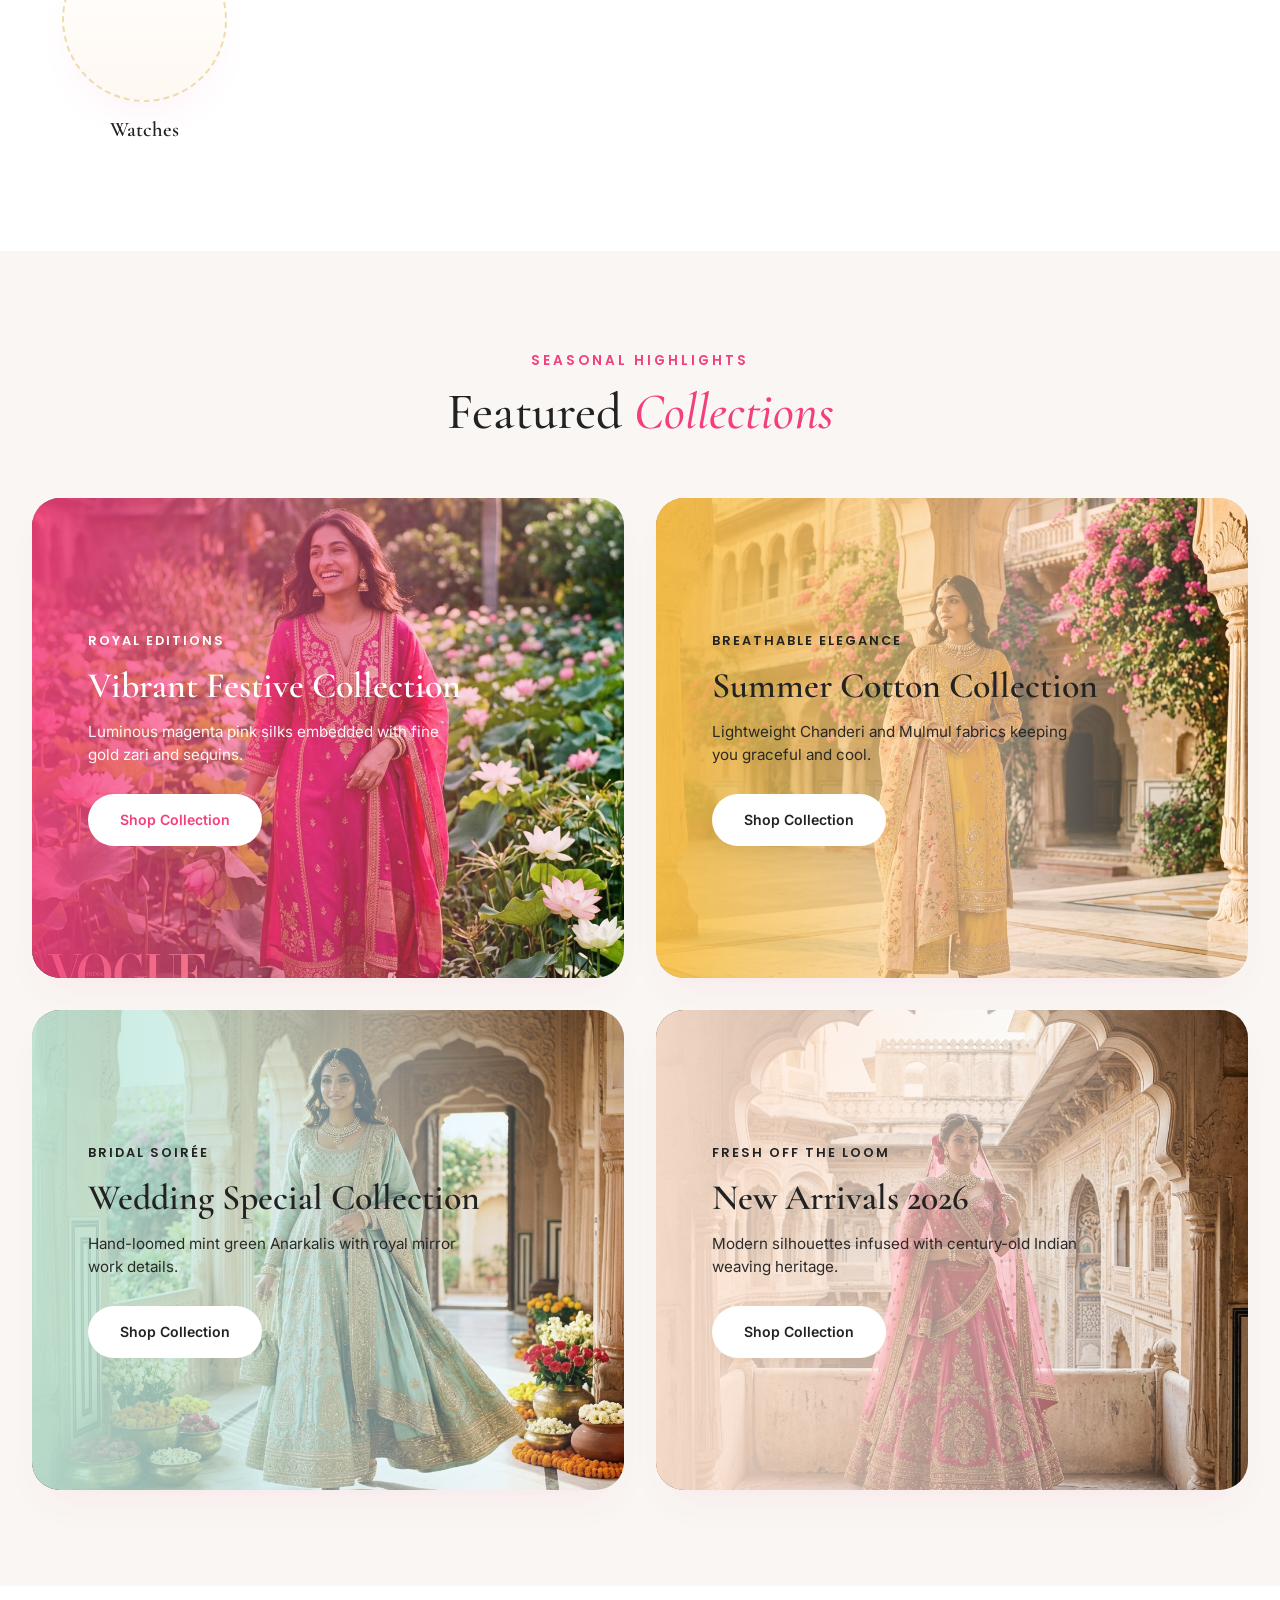
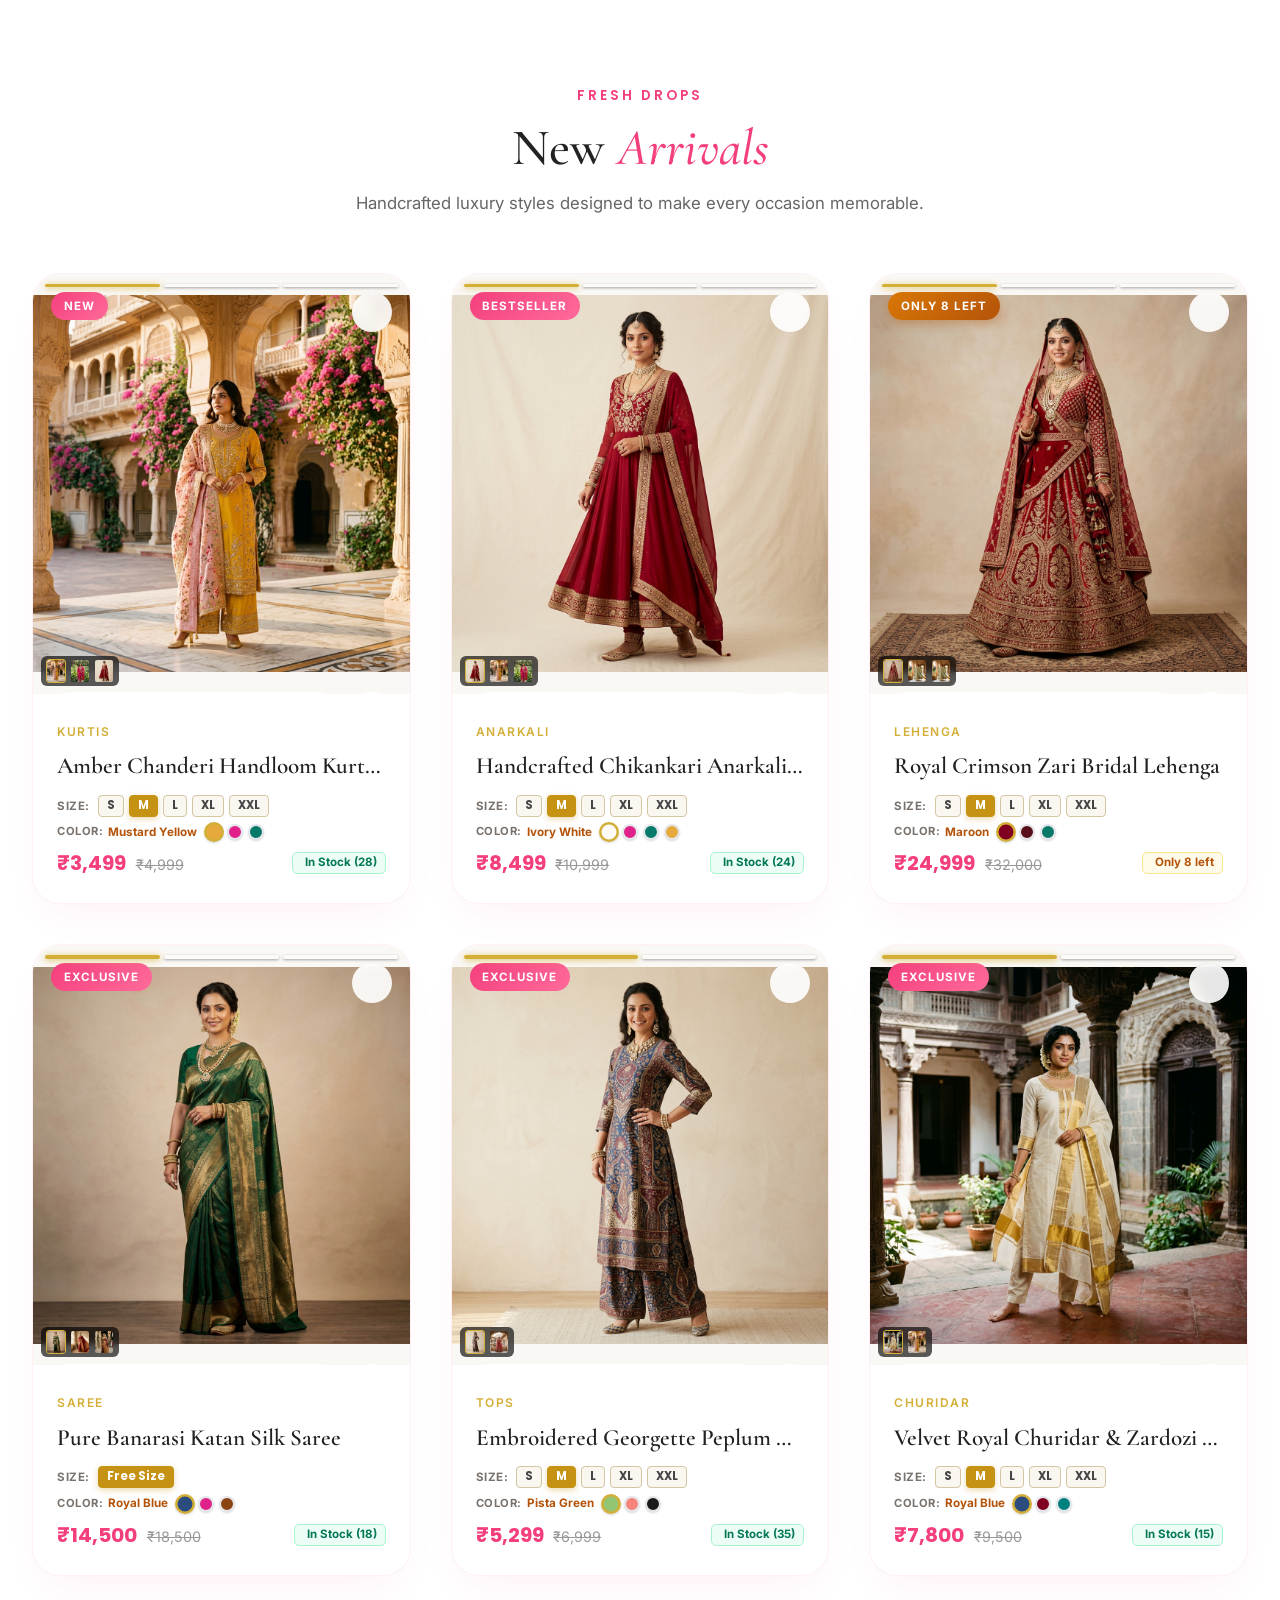
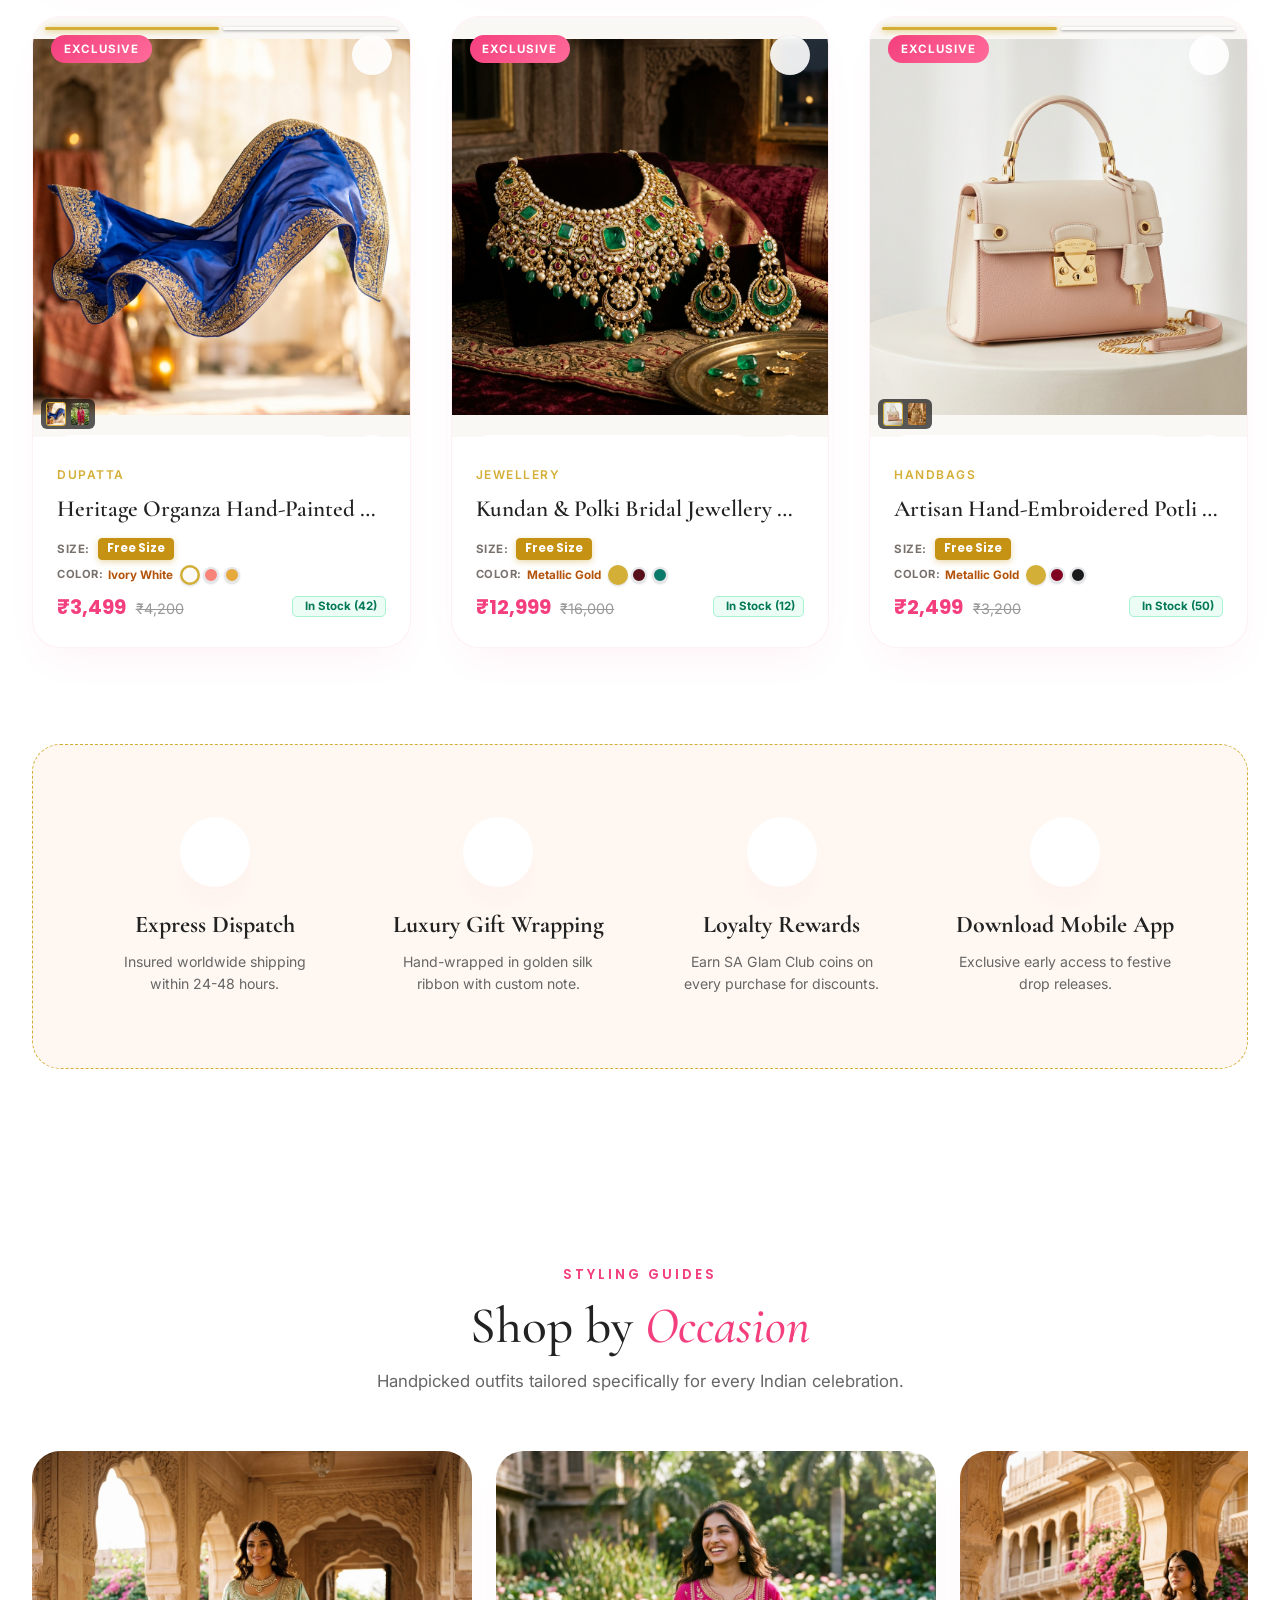
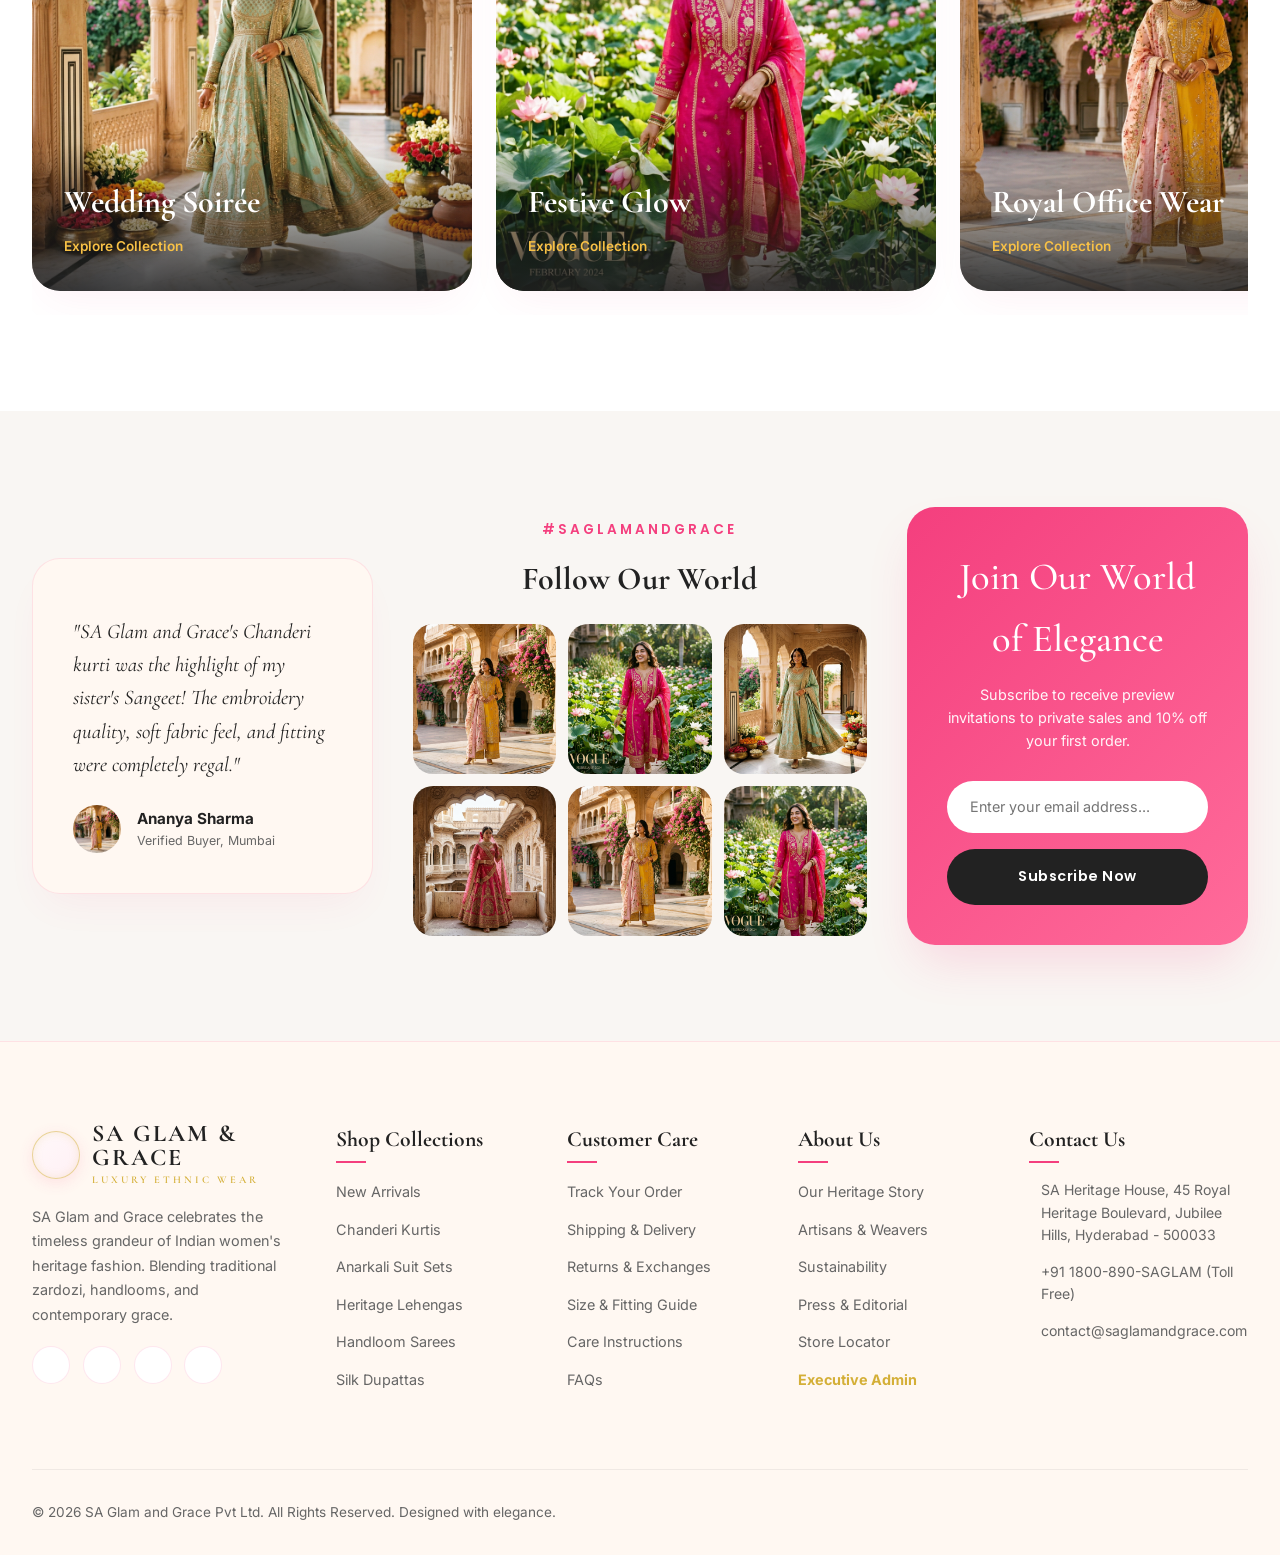
==== commit 0209af3e: "fix(ui): align hero buttons, enlarge shop by category circles to 98px, and use object-fit contain so" ====
--- a/index.html
+++ b/index.html
@@ -15,7 +15,7 @@
     <!-- Supabase Cloud SDK & Configuration -->
   <script src="https://cdn.jsdelivr.net/npm/@supabase/supabase-js@2"></script>
   <script src="supabase-client.js"></script>
-  <link rel="stylesheet" href="./style.css?v=221">
+  <link rel="stylesheet" href="./style.css?v=222">
 
 <style id="interactive-sizes-style">
   .card-size-btn {
--- a/style.css
+++ b/style.css
@@ -1118,13 +1118,14 @@
   position: relative;
   height: 420px;
   overflow: hidden;
-  background: var(--warm-cream);
+  background: #FAF8F5;
 }
 
 .product-img-wrapper img {
   width: 100%;
   height: 100%;
-  object-fit: cover;
+  object-fit: contain;
+  object-position: center center;
   transition: opacity 0.5s ease, transform 0.7s ease;
 }
 
@@ -4397,20 +4398,23 @@
 
   .hero-buttons {
     display: flex !important;
-    flex-direction: row !important;
+    flex-direction: column !important;
     width: 100% !important;
-    gap: 0.65rem !important;
-    margin-bottom: 1.2rem !important;
+    max-width: 310px !important;
+    margin: 0 auto 1.4rem !important;
+    gap: 0.75rem !important;
+    align-items: stretch !important;
+  }
+
+  .hero-buttons a {
+    width: 100% !important;
     justify-content: center !important;
-  }
-
-  .hero-buttons a {
-    flex: 1 1 0 !important;
-    min-width: 0 !important;
-    justify-content: center !important;
-    padding: 0.75rem 0.6rem !important;
-    font-size: 0.78rem !important;
-    white-space: nowrap !important;
+    text-align: center !important;
+    padding: 0.88rem 1.4rem !important;
+    font-size: 0.85rem !important;
+    letter-spacing: 0.8px !important;
+    display: inline-flex !important;
+    align-items: center !important;
   }
 
   .hero-controls {
@@ -4610,9 +4614,9 @@
   }
 
   .categories-grid .category-card {
-    flex: 0 0 88px !important;
-    min-width: 88px !important;
-    max-width: 88px !important;
+    flex: 0 0 110px !important;
+    min-width: 110px !important;
+    max-width: 110px !important;
     scroll-snap-align: start !important;
     text-align: center !important;
     display: flex !important;
@@ -4622,9 +4626,9 @@
   }
 
   .category-circle-wrapper {
-    width: 78px !important;
-    height: 78px !important;
-    margin: 0 auto 0.45rem !important;
+    width: 98px !important;
+    height: 98px !important;
+    margin: 0 auto 0.55rem !important;
     position: relative !important;
   }
 
@@ -4633,8 +4637,8 @@
     height: 100% !important;
     border-radius: 50% !important;
     overflow: hidden !important;
-    border: 2px solid var(--gold-accent) !important;
-    padding: 2px !important;
+    border: 2.5px solid var(--gold-accent) !important;
+    padding: 3px !important;
   }
 
   .category-circle-inner img {
@@ -4645,23 +4649,24 @@
   }
 
   .category-badge-gold {
-    font-size: 0.5rem !important;
-    padding: 2px 5px !important;
-    letter-spacing: 0.2px !important;
+    font-size: 0.56rem !important;
+    padding: 2.5px 6px !important;
+    letter-spacing: 0.3px !important;
     line-height: 1 !important;
   }
 
   .category-name {
-    font-size: 0.78rem !important;
+    font-size: 0.85rem !important;
     line-height: 1.2 !important;
     white-space: nowrap !important;
     overflow: hidden !important;
     text-overflow: ellipsis !important;
-    max-width: 88px !important;
+    max-width: 110px !important;
+    font-weight: 600 !important;
   }
 
   .category-count {
-    font-size: 0.68rem !important;
+    font-size: 0.72rem !important;
     white-space: nowrap !important;
   }
 
@@ -4779,12 +4784,16 @@
     aspect-ratio: 3 / 4;
     overflow: hidden;
     position: relative;
+    background: #FAF8F5 !important;
   }
 
   .product-img-primary,
   .product-img-secondary {
-    height: 100%;
-    object-fit: cover;
+    height: 100% !important;
+    width: 100% !important;
+    object-fit: contain !important;
+    object-position: center center !important;
+    background: #FAF8F5 !important;
   }
 
   /* Slider controls always available and easy to tap on mobile */
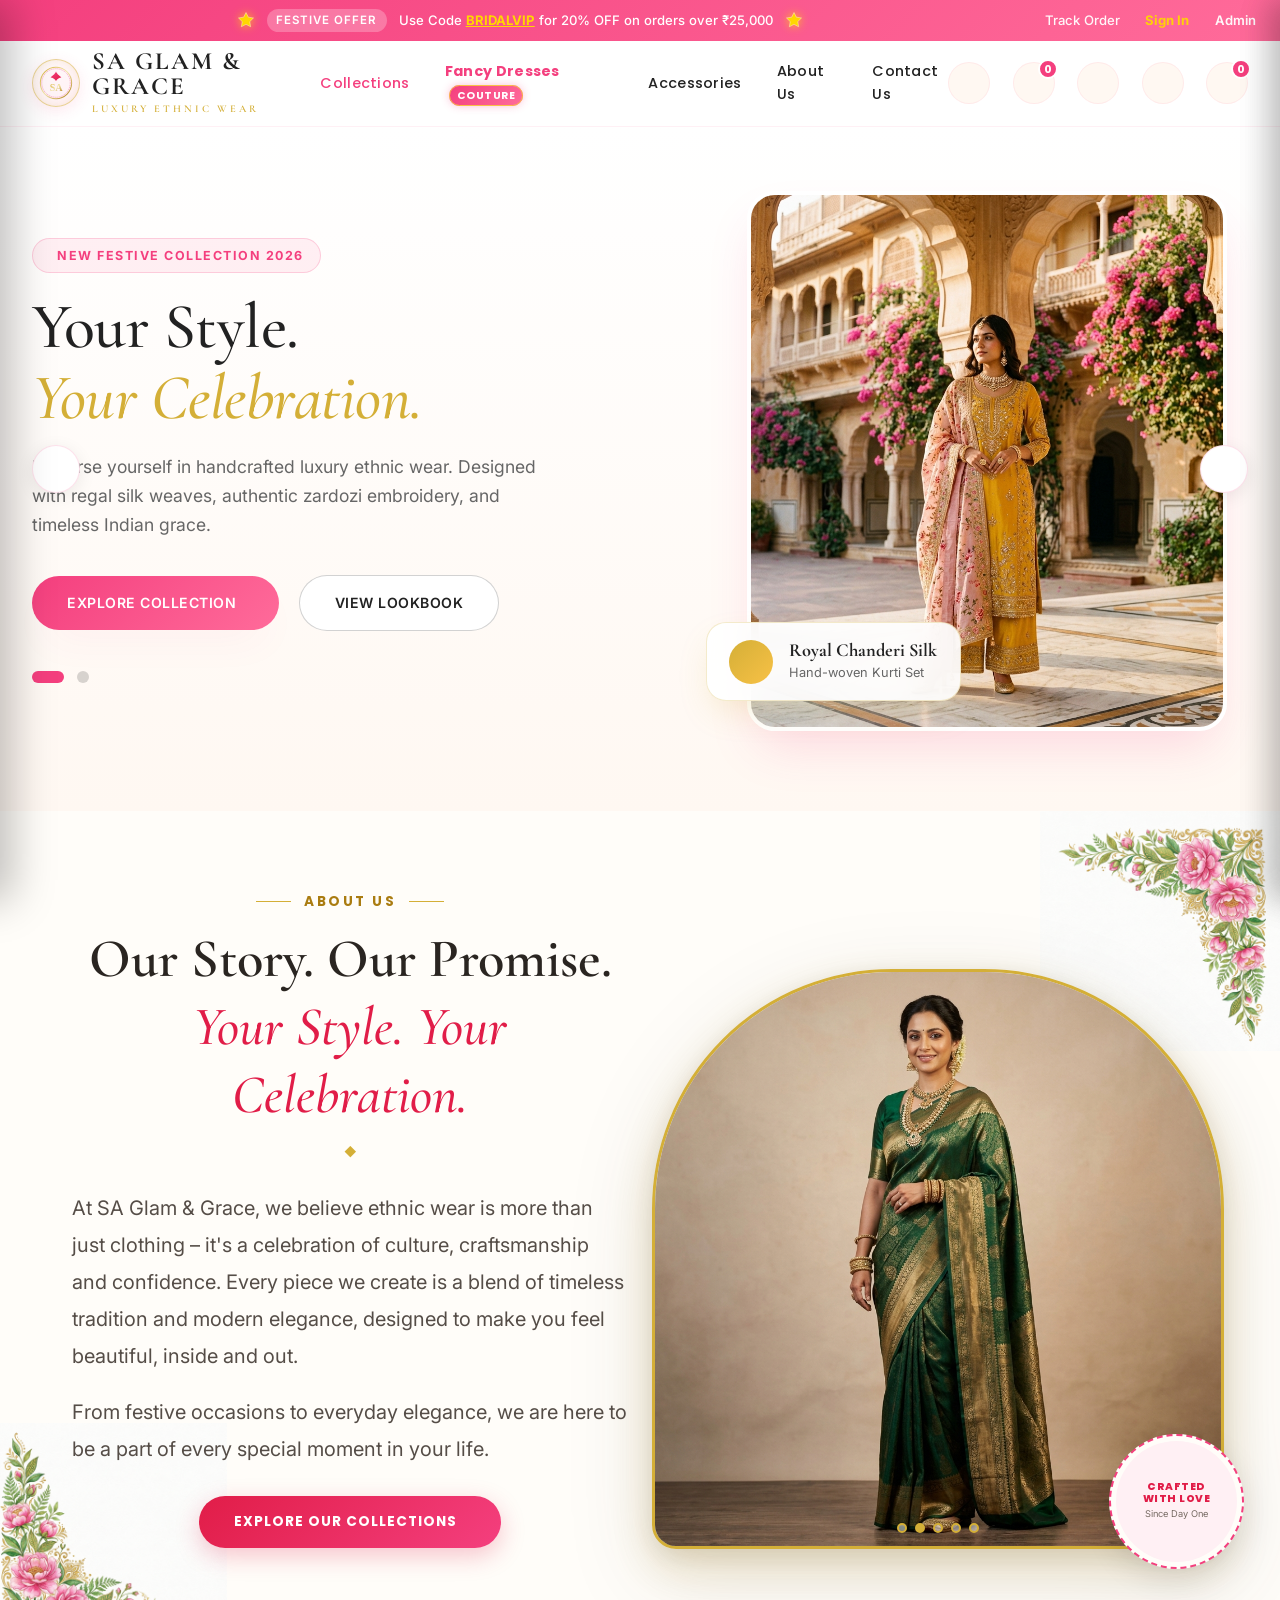
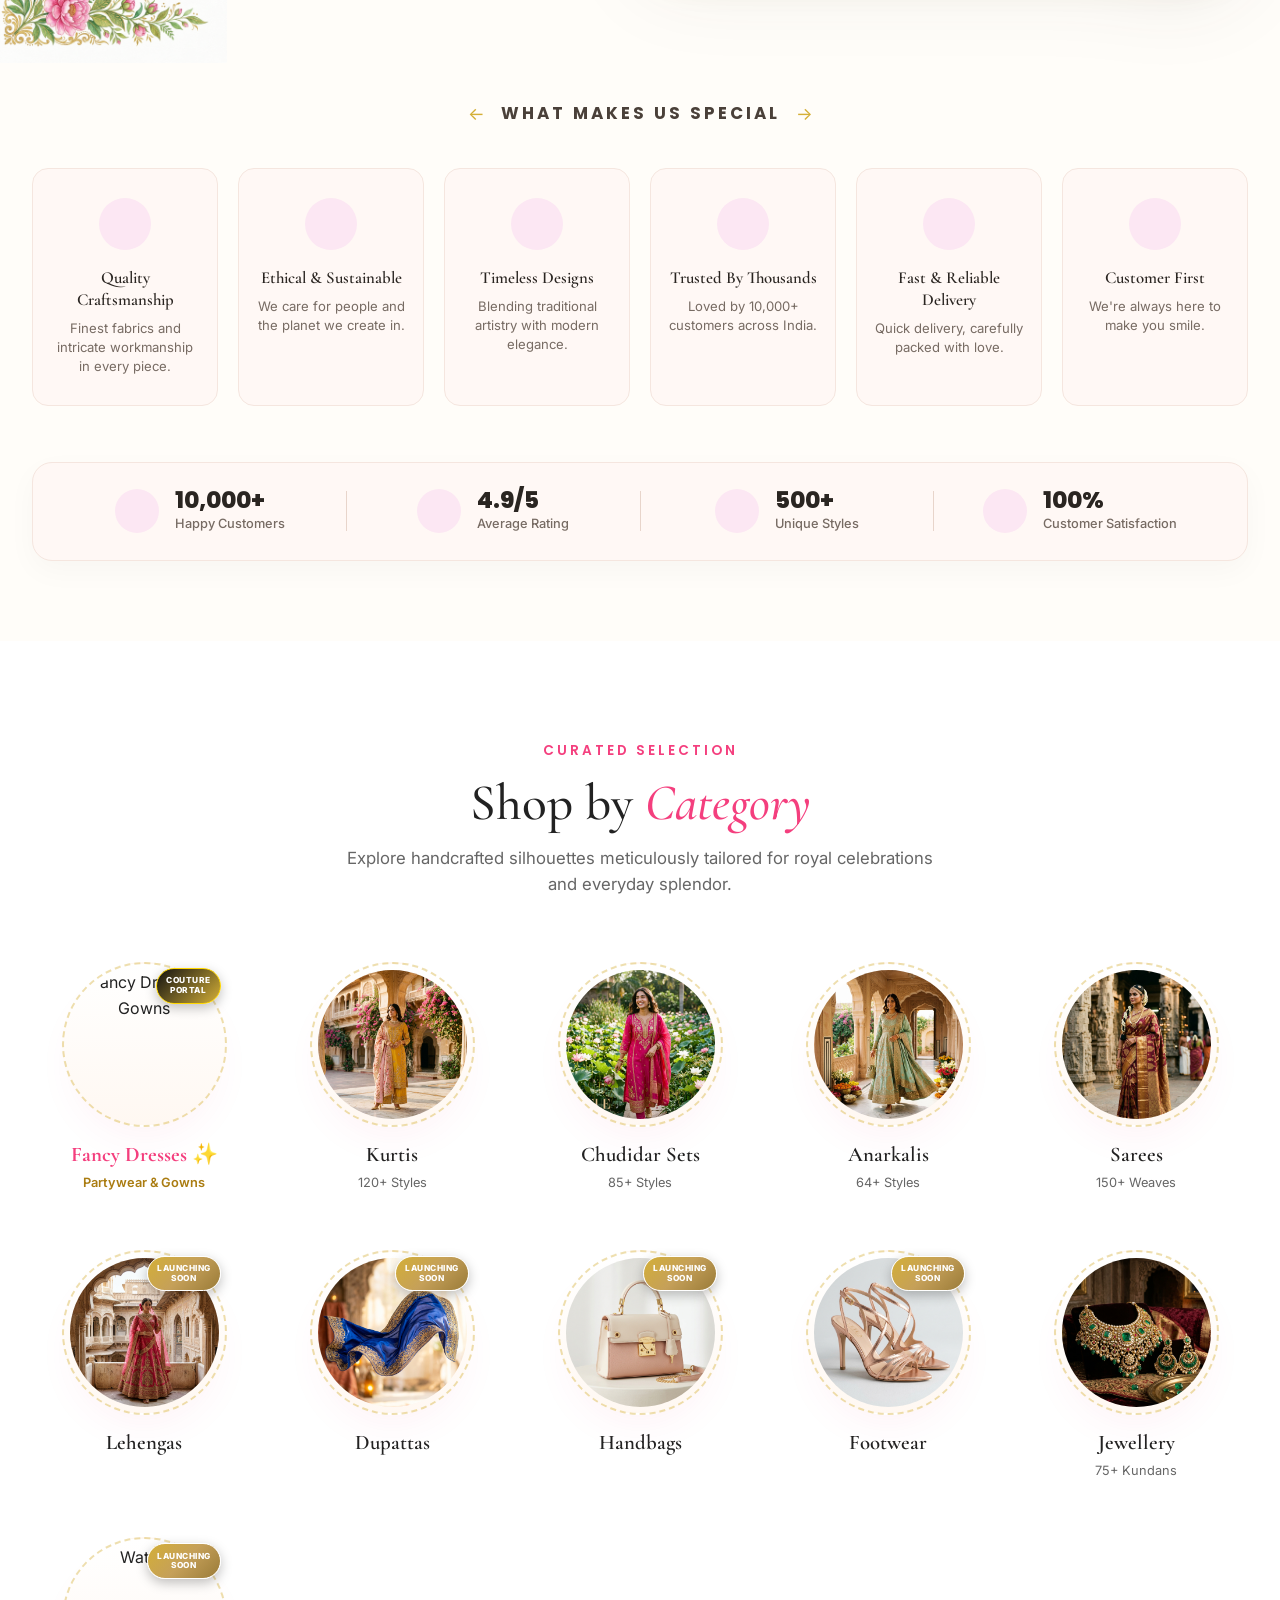
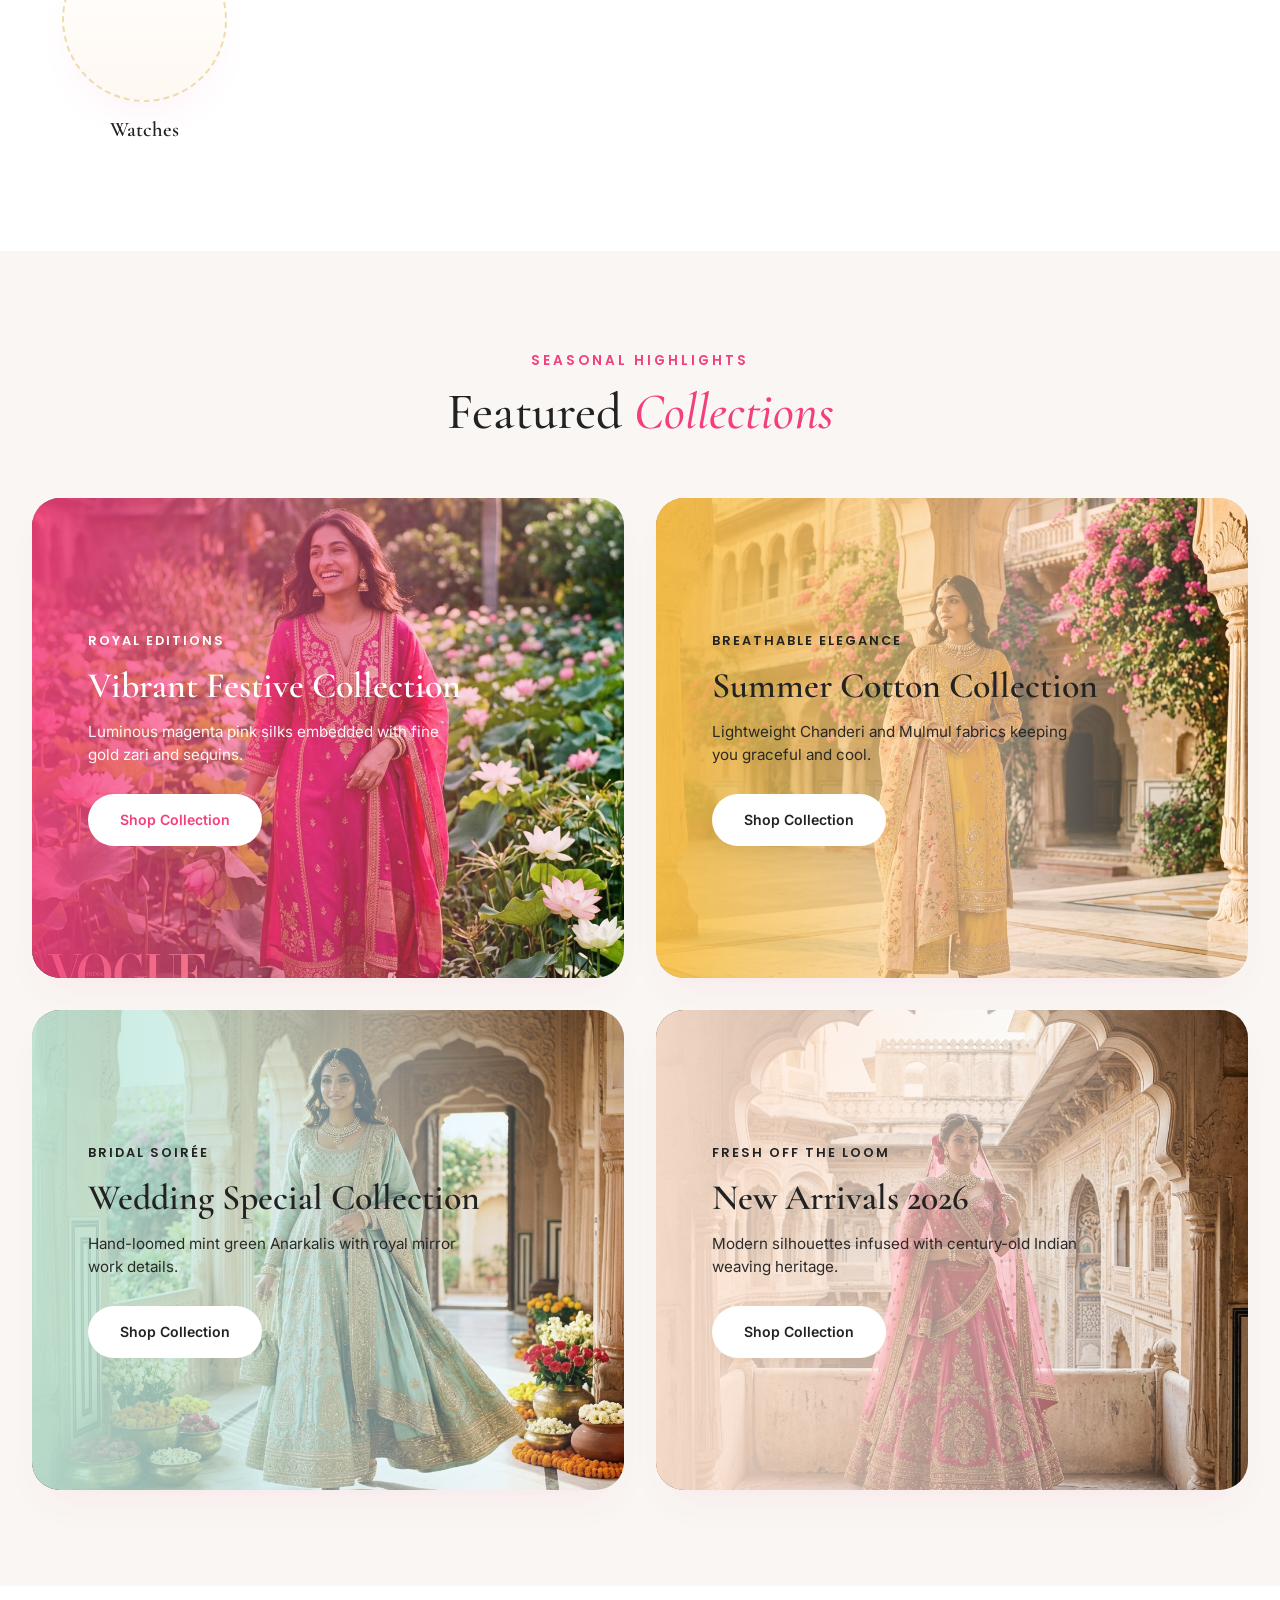
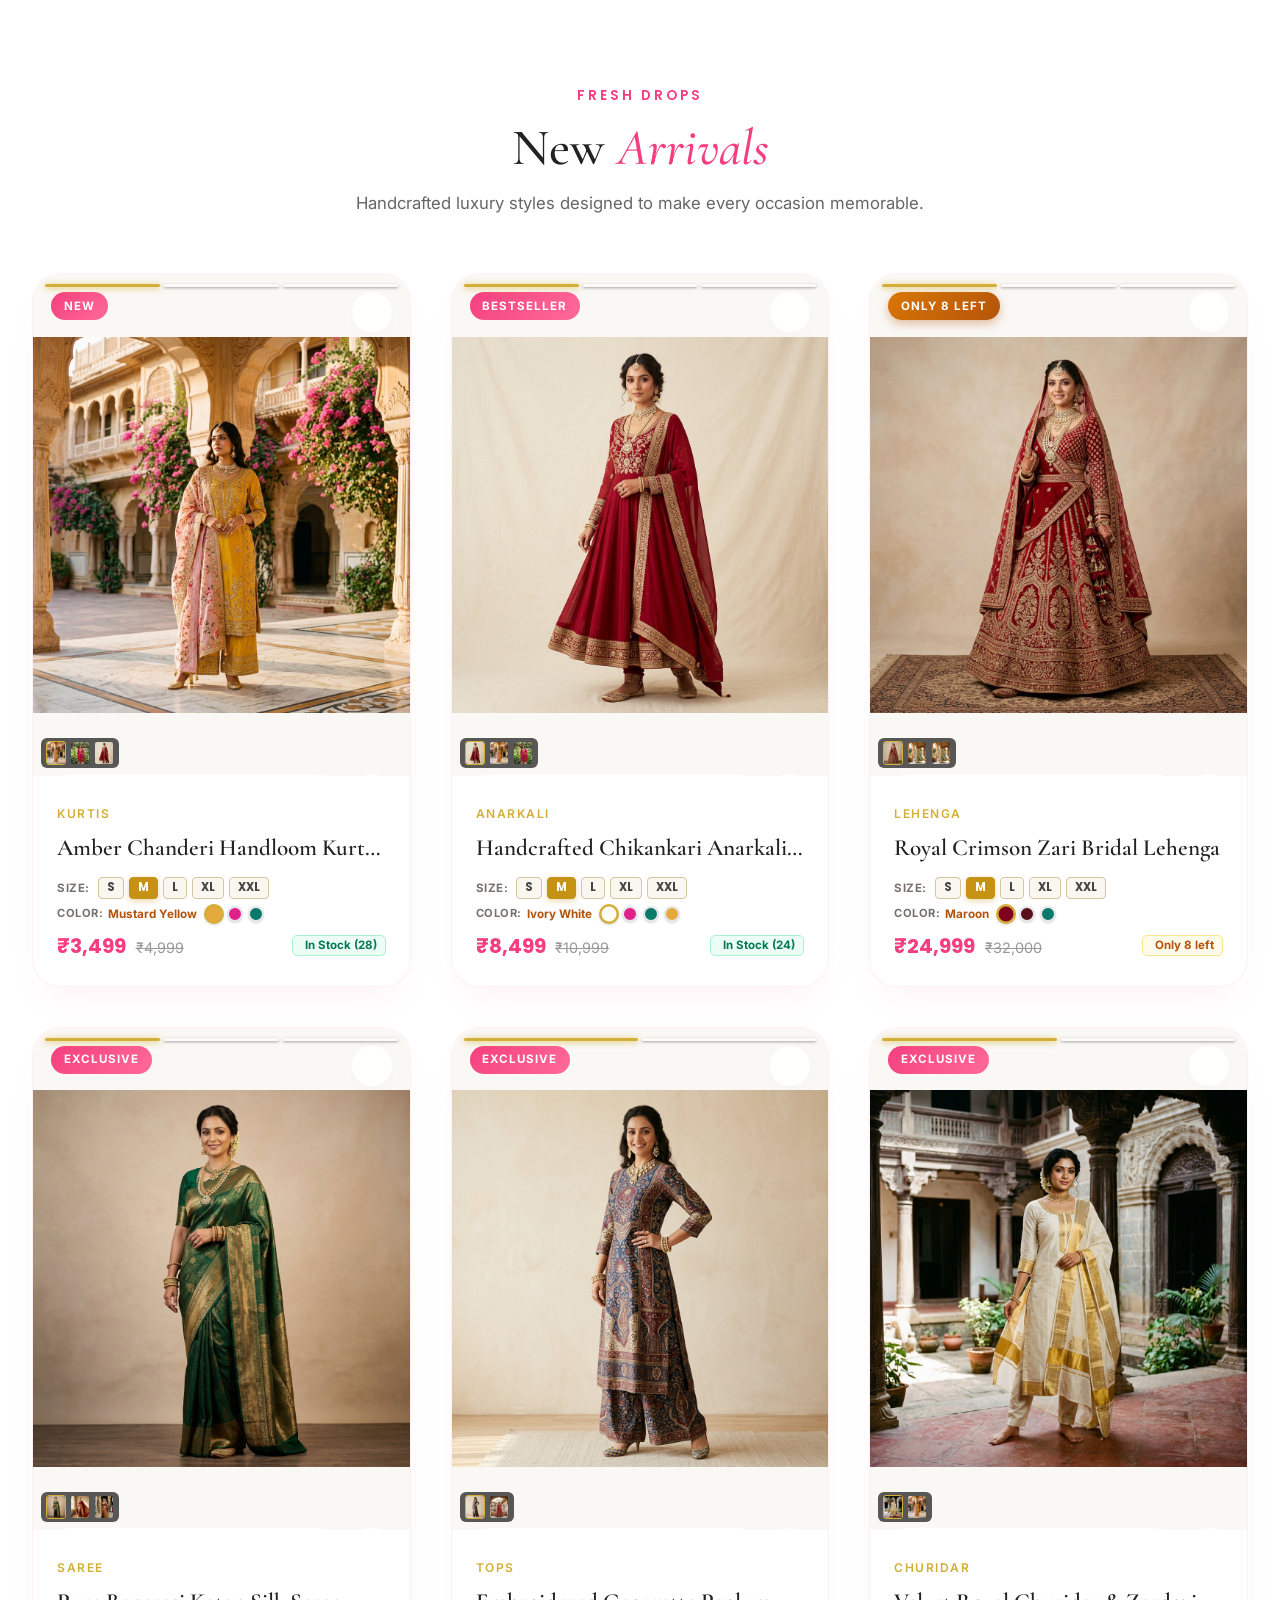
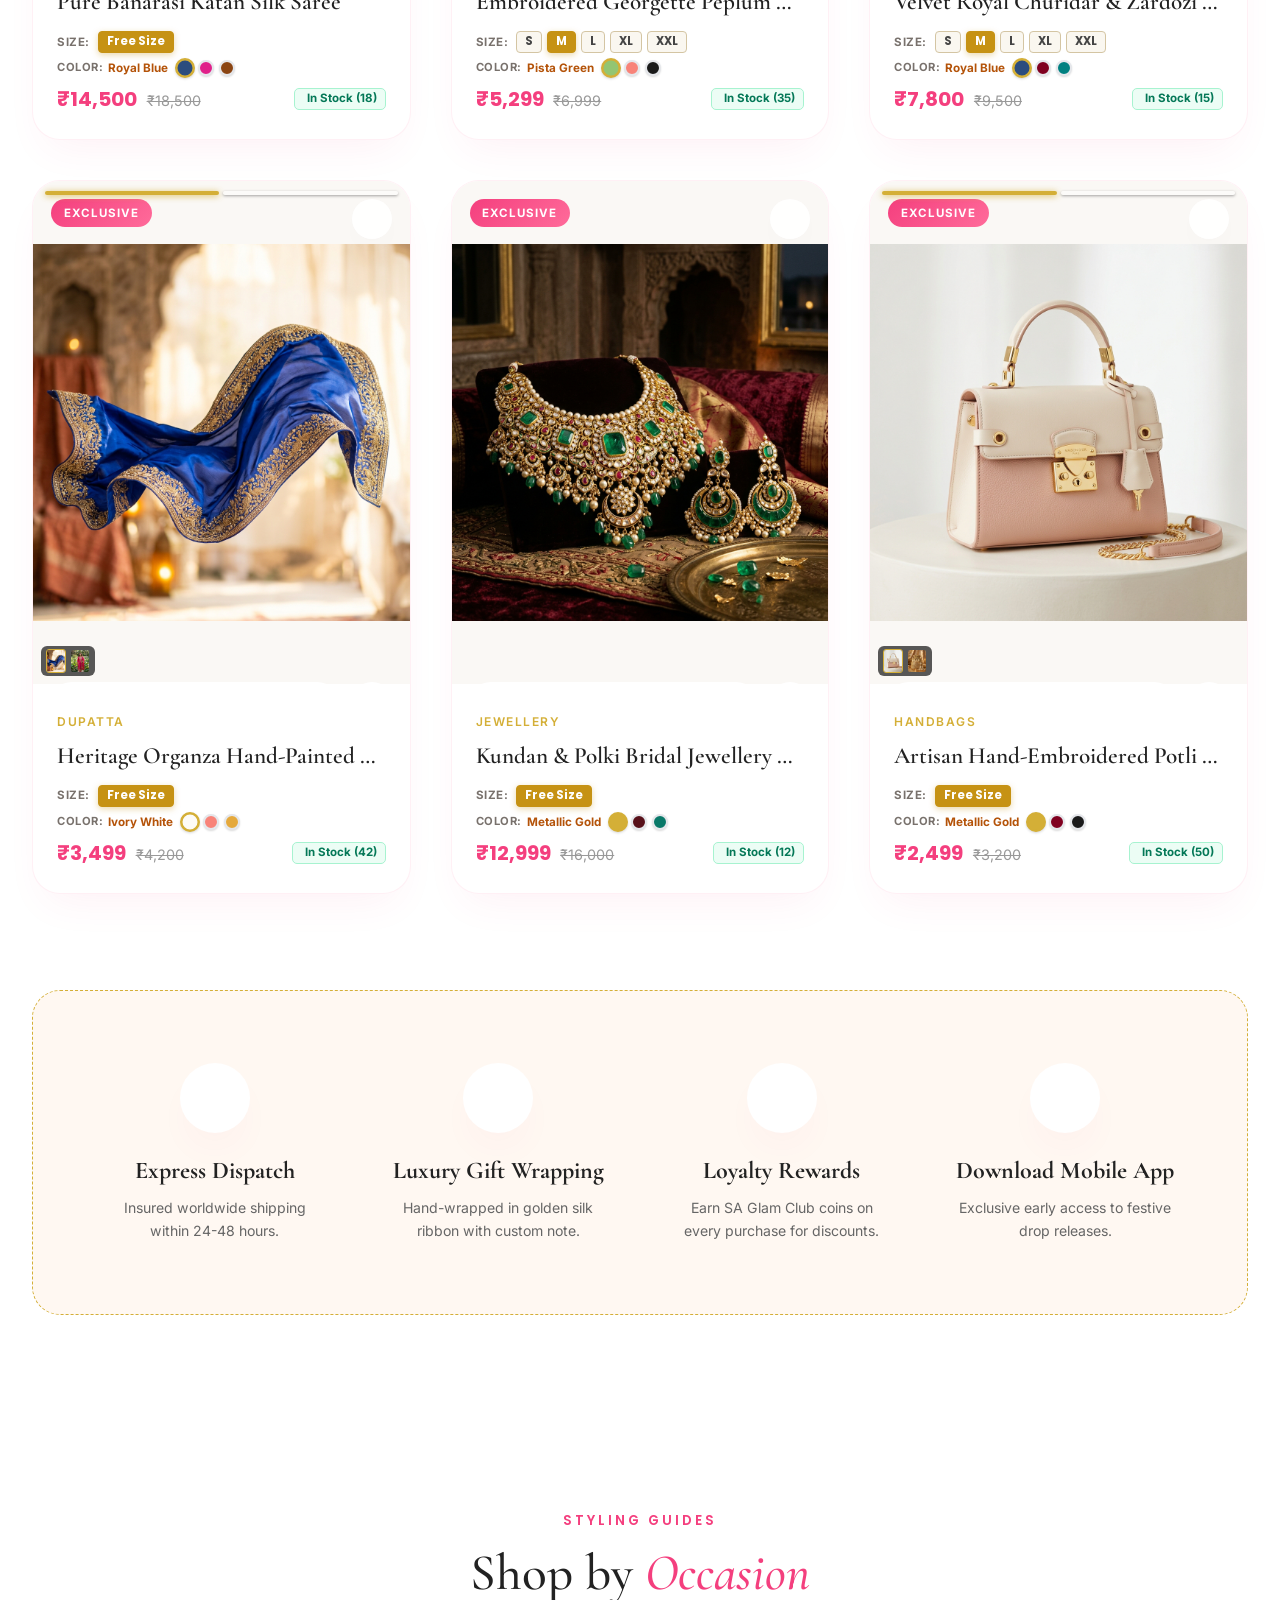
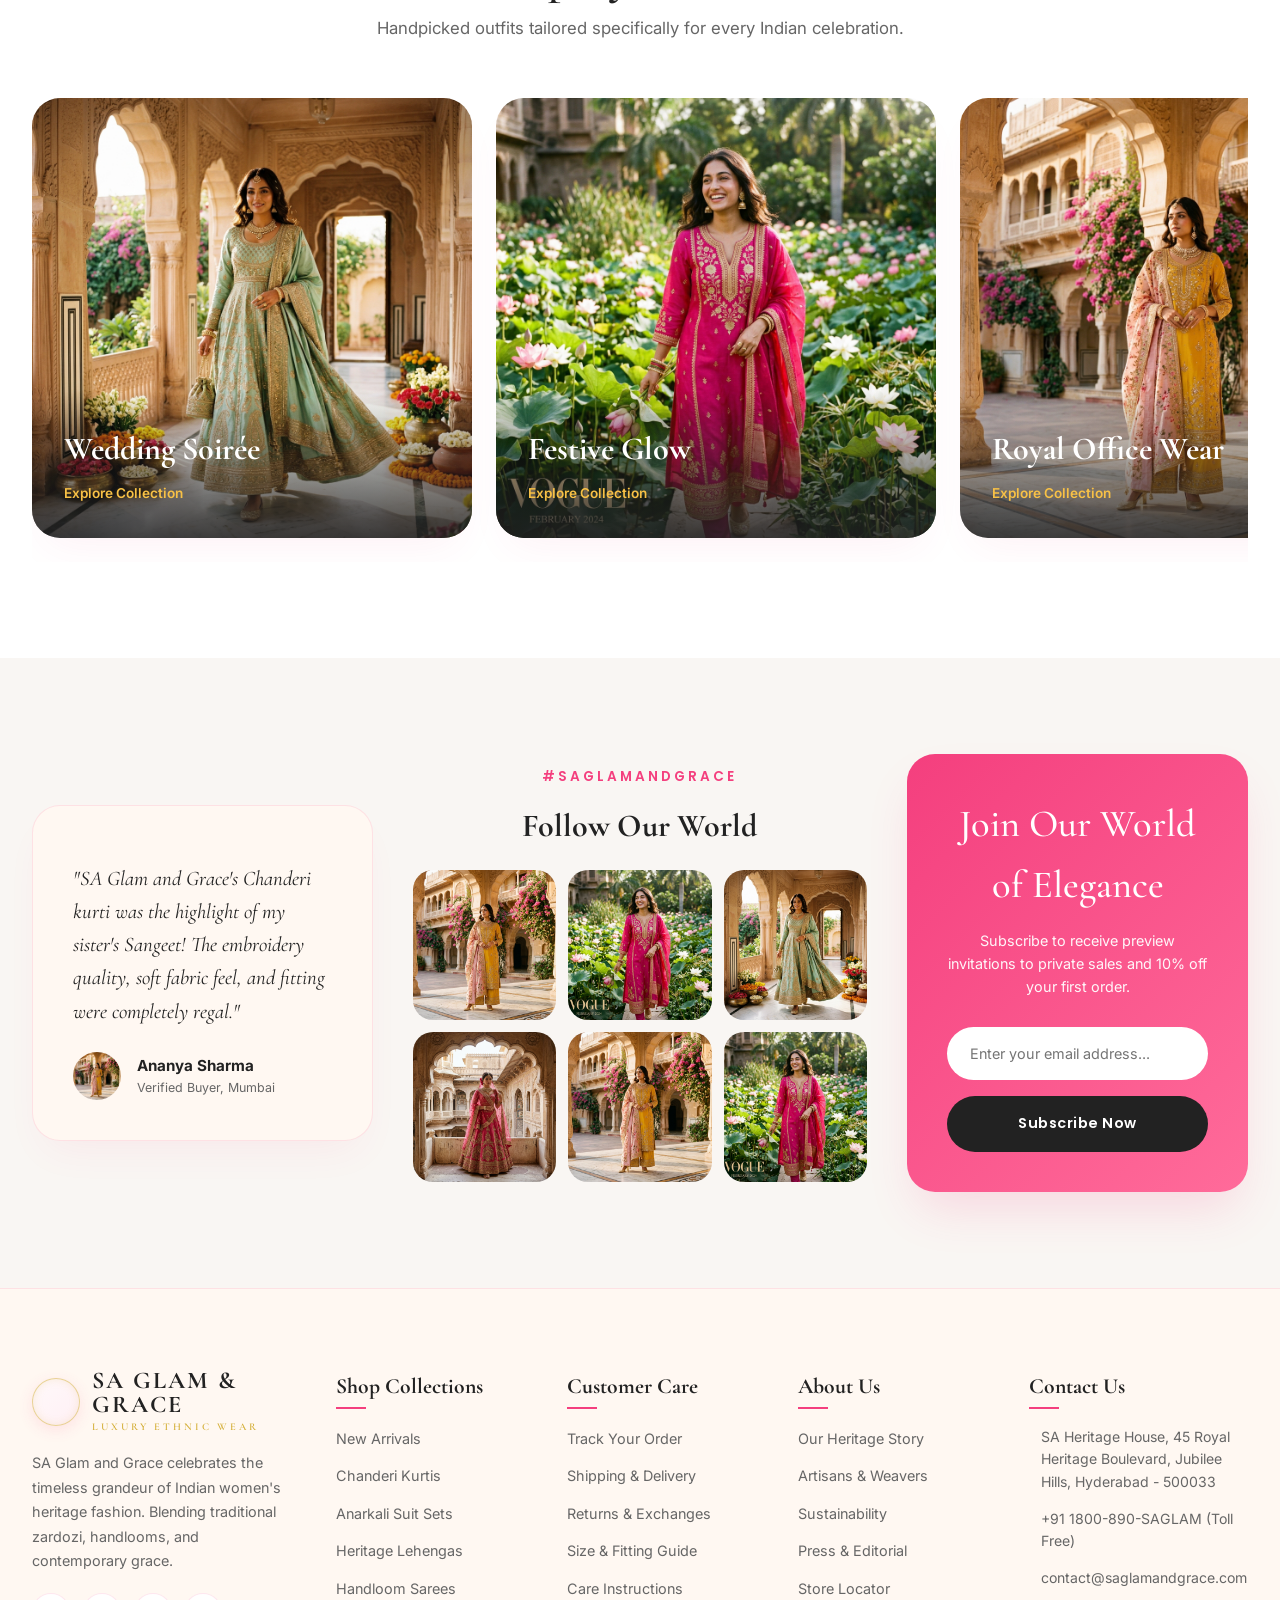
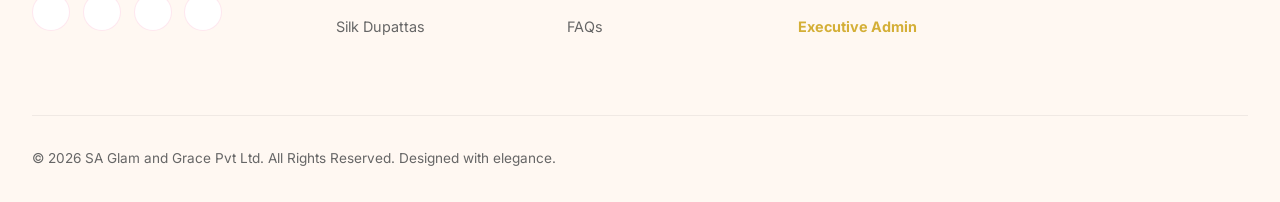
==== commit 5f0cabdd: "fix(category): enforce height auto, 3:4 aspect-ratio and contain fit for category products on mobile" ====
--- a/index.html
+++ b/index.html
@@ -15,7 +15,7 @@
     <!-- Supabase Cloud SDK & Configuration -->
   <script src="https://cdn.jsdelivr.net/npm/@supabase/supabase-js@2"></script>
   <script src="supabase-client.js"></script>
-  <link rel="stylesheet" href="./style.css?v=222">
+  <link rel="stylesheet" href="./style.css?v=232">
 
 <style id="interactive-sizes-style">
   .card-size-btn {
@@ -2070,7 +2070,7 @@
   <!-- Automated Admin Order Email Notification -->
   <script src="./email-notification.js"></script>
   <!-- JavaScript -->
-  <script src="./app.js"></script>
+  <script src="./app.js?v=232"></script>
 </body>
 </html>
 
--- a/style.css
+++ b/style.css
@@ -4769,6 +4769,7 @@
   .products-grid {
     grid-template-columns: repeat(2, minmax(0, 1fr)) !important;
     gap: 12px 8px !important;
+    align-items: stretch !important;
   }
 
   .product-card {
@@ -4777,23 +4778,45 @@
     background: #FFFFFF;
     border: 1px solid rgba(212, 175, 55, 0.2);
     box-shadow: 0 3px 12px rgba(0, 0, 0, 0.04);
+    display: flex !important;
+    flex-direction: column !important;
+    justify-content: space-between !important;
+    height: 100% !important;
   }
 
   .product-img-wrapper {
     border-radius: 8px;
-    aspect-ratio: 3 / 4;
-    overflow: hidden;
-    position: relative;
+    width: 100% !important;
+    height: auto !important;
+    aspect-ratio: 3 / 4 !important;
+    overflow: hidden !important;
+    position: relative !important;
     background: #FAF8F5 !important;
+    display: flex !important;
+    align-items: center !important;
+    justify-content: center !important;
+    flex-shrink: 0 !important;
   }
 
   .product-img-primary,
-  .product-img-secondary {
+  .product-img-secondary,
+  .product-img-wrapper img {
     height: 100% !important;
     width: 100% !important;
+    max-height: 100% !important;
+    max-width: 100% !important;
     object-fit: contain !important;
     object-position: center center !important;
     background: #FAF8F5 !important;
+    display: block !important;
+    margin: 0 auto !important;
+  }
+
+  .product-info {
+    display: flex !important;
+    flex-direction: column !important;
+    flex-grow: 1 !important;
+    justify-content: space-between !important;
   }
 
   /* Slider controls always available and easy to tap on mobile */
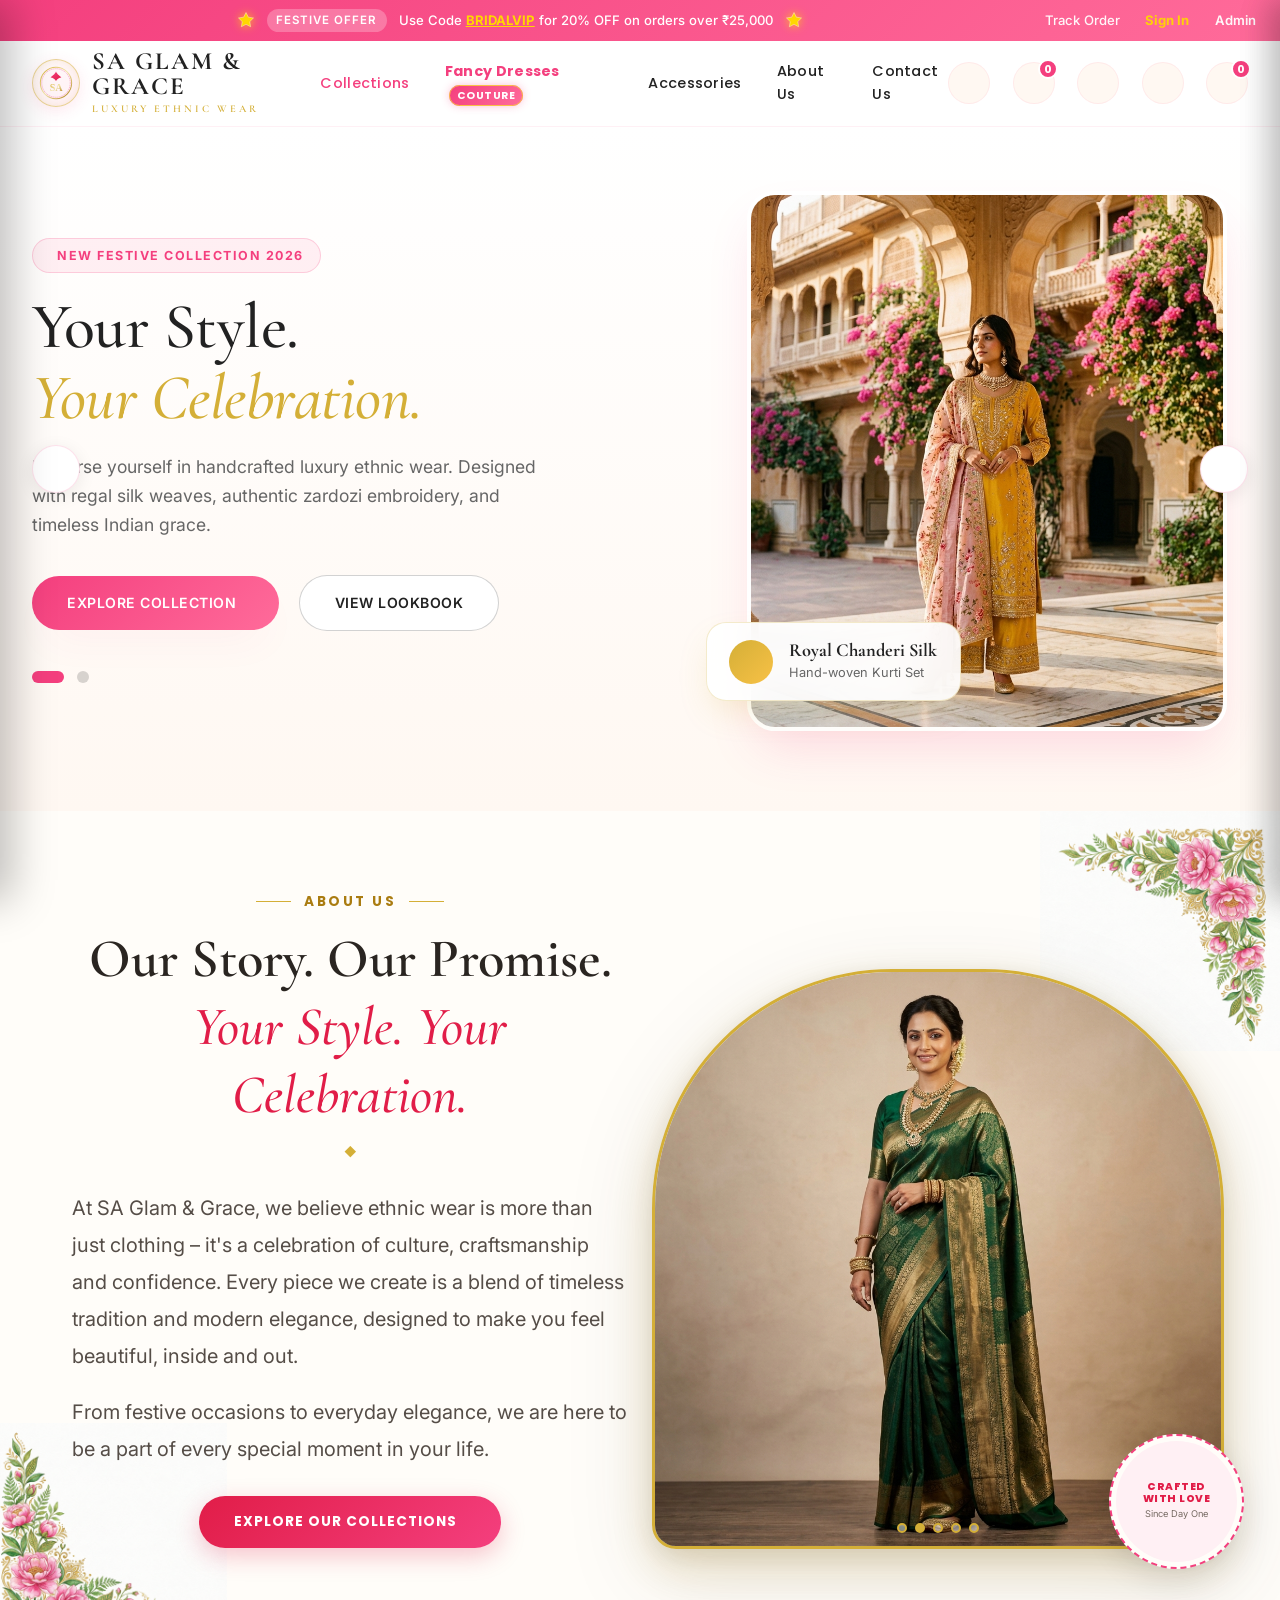
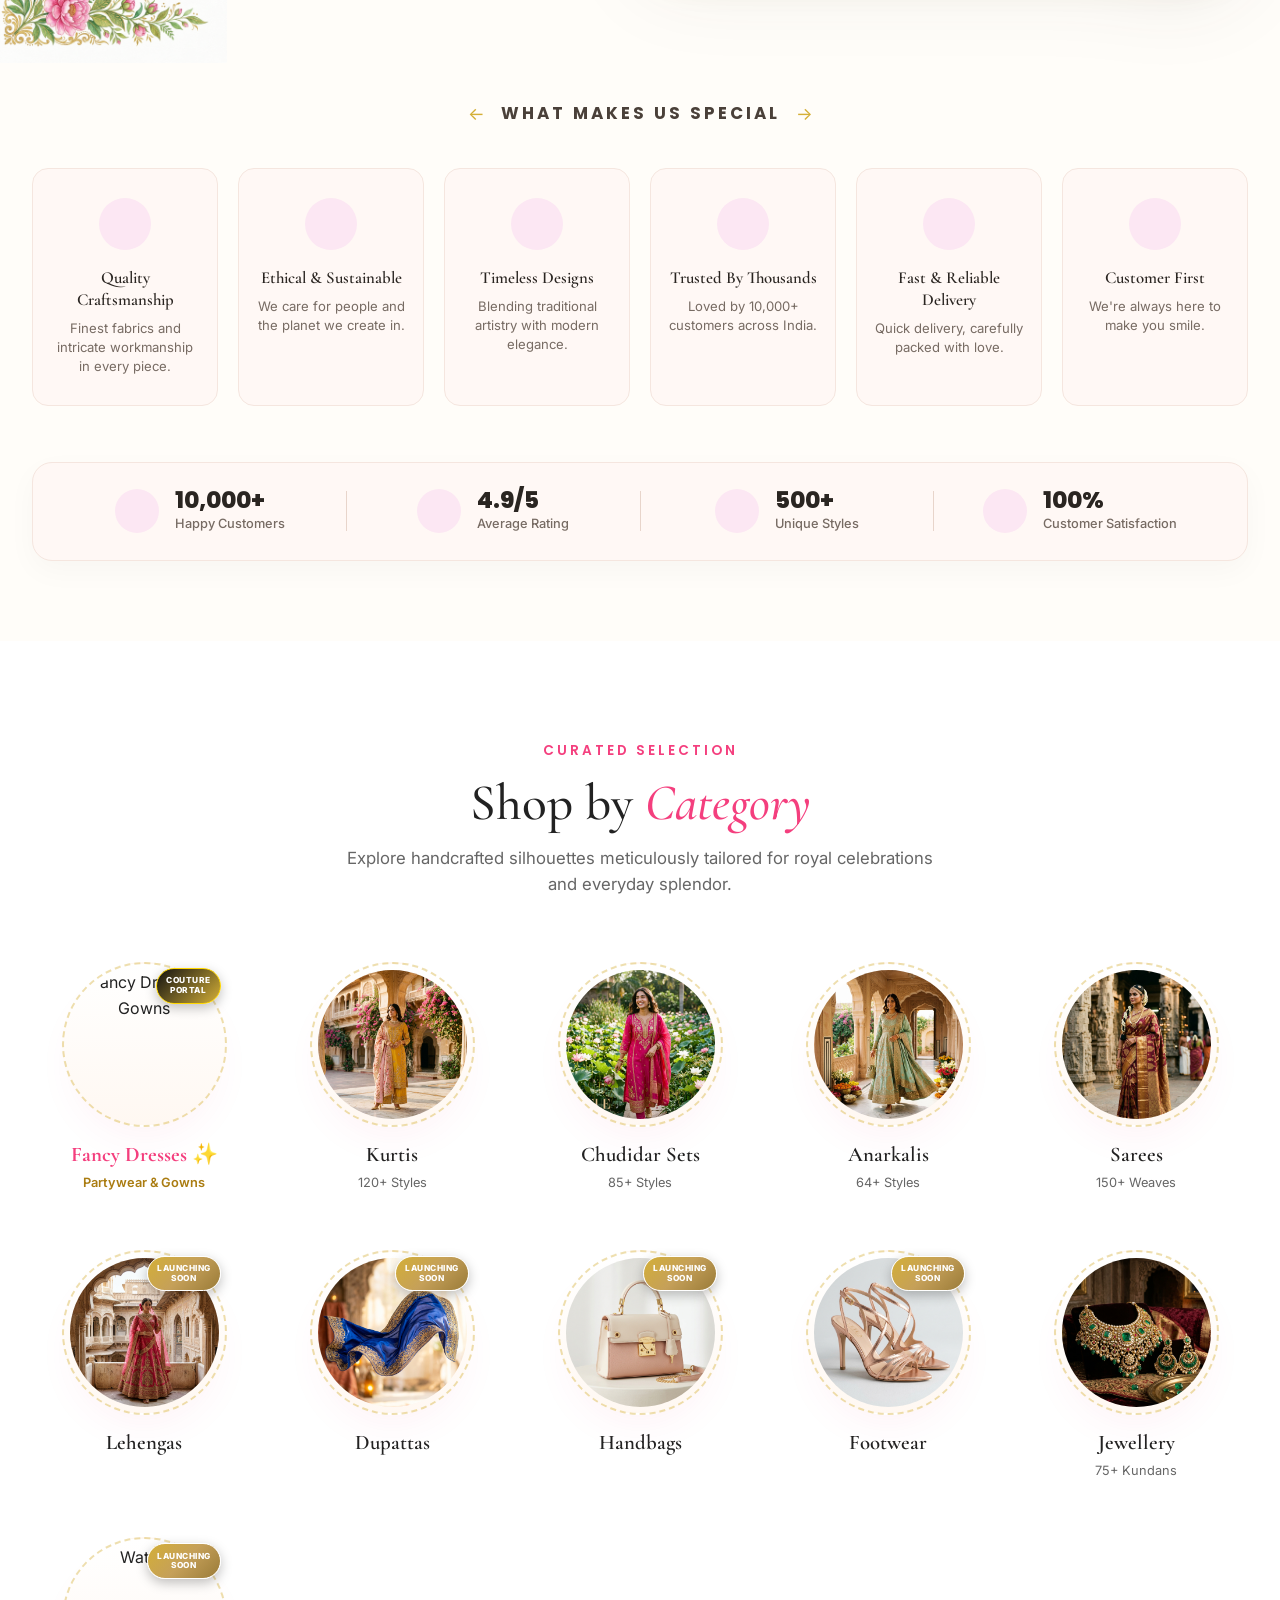
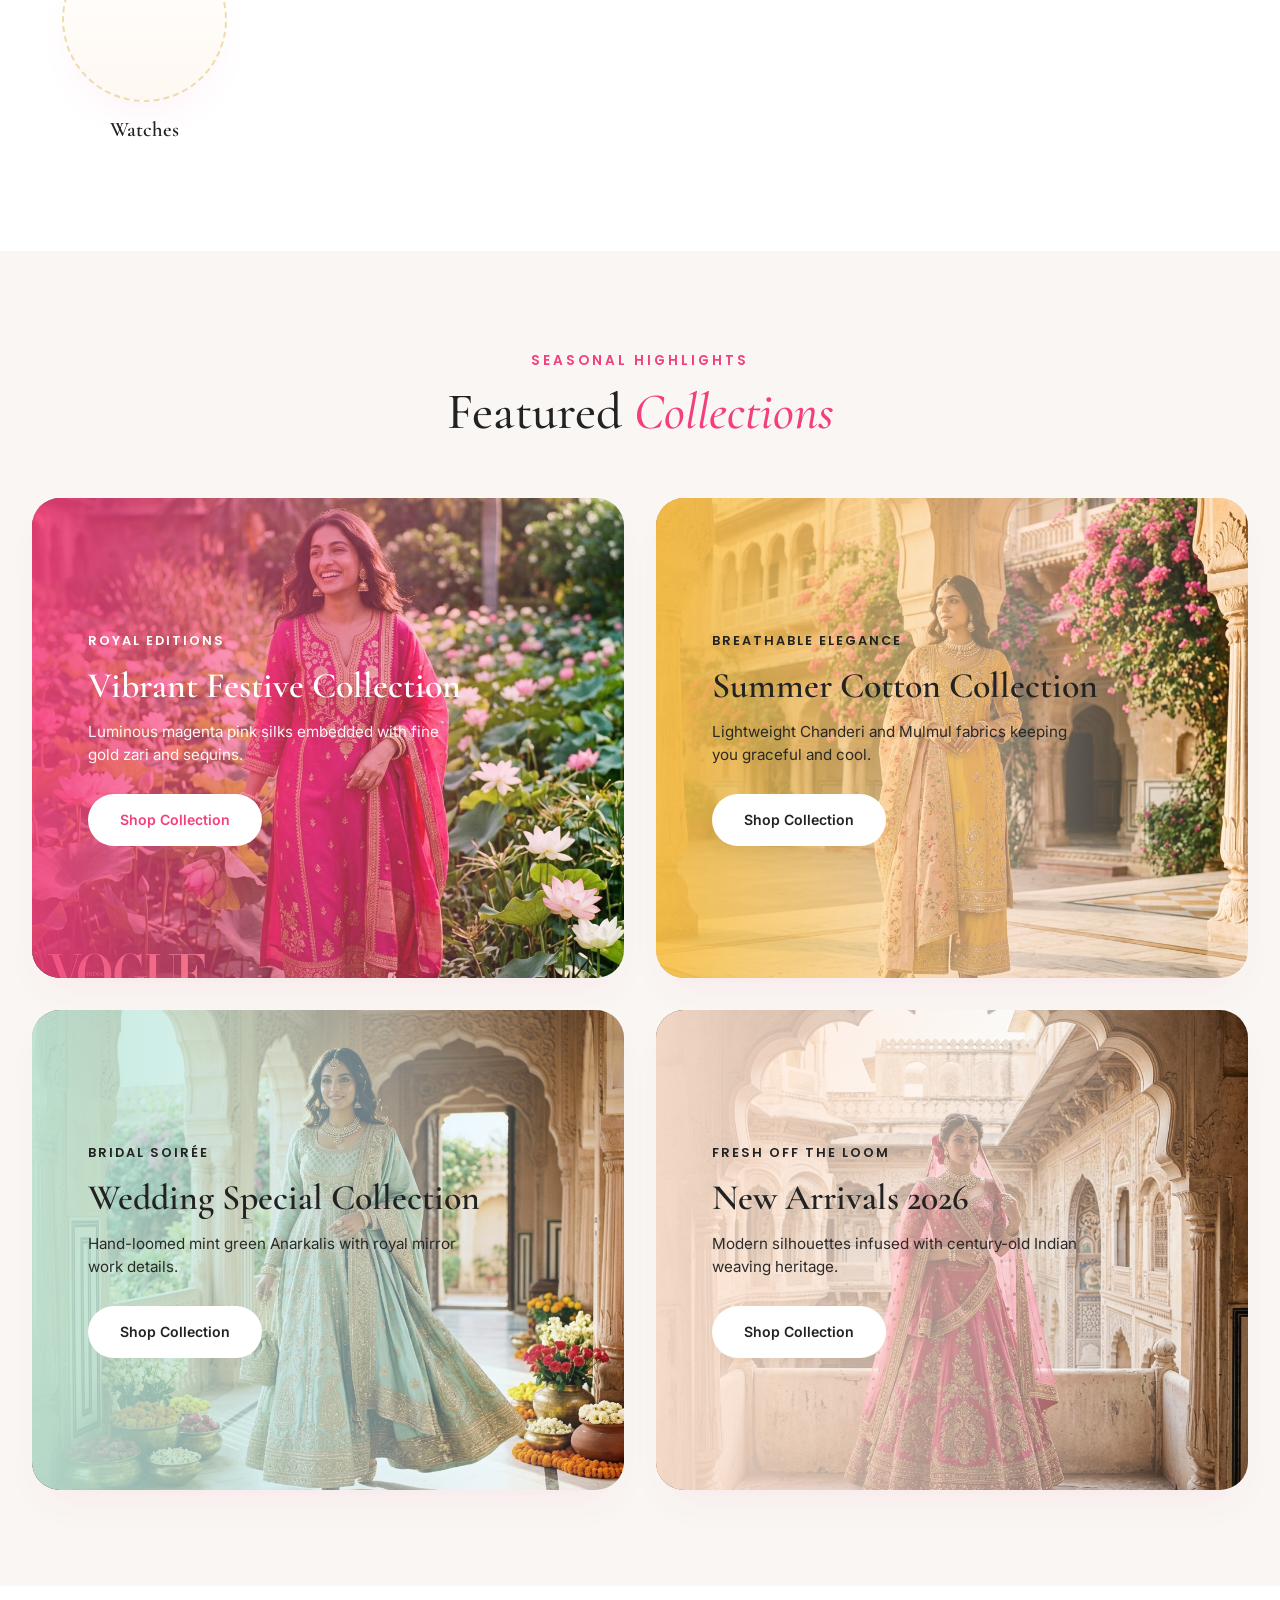
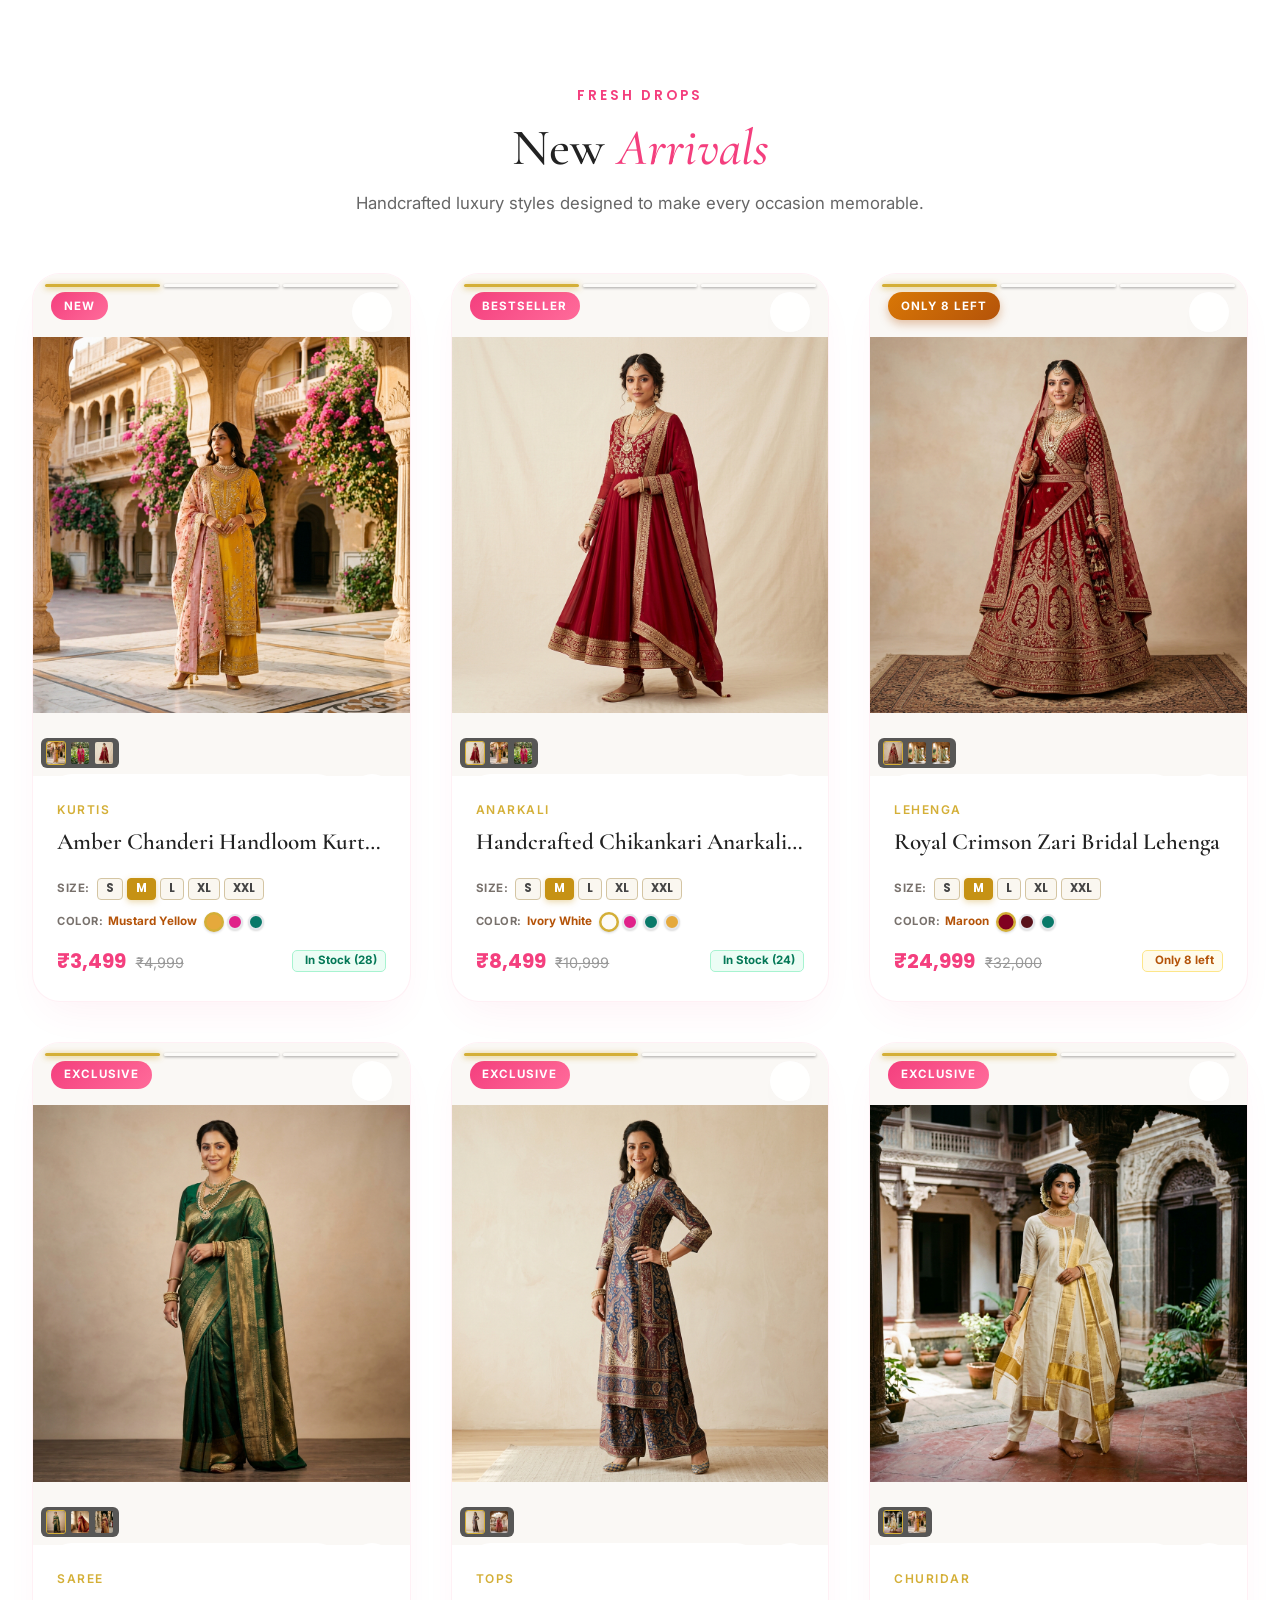
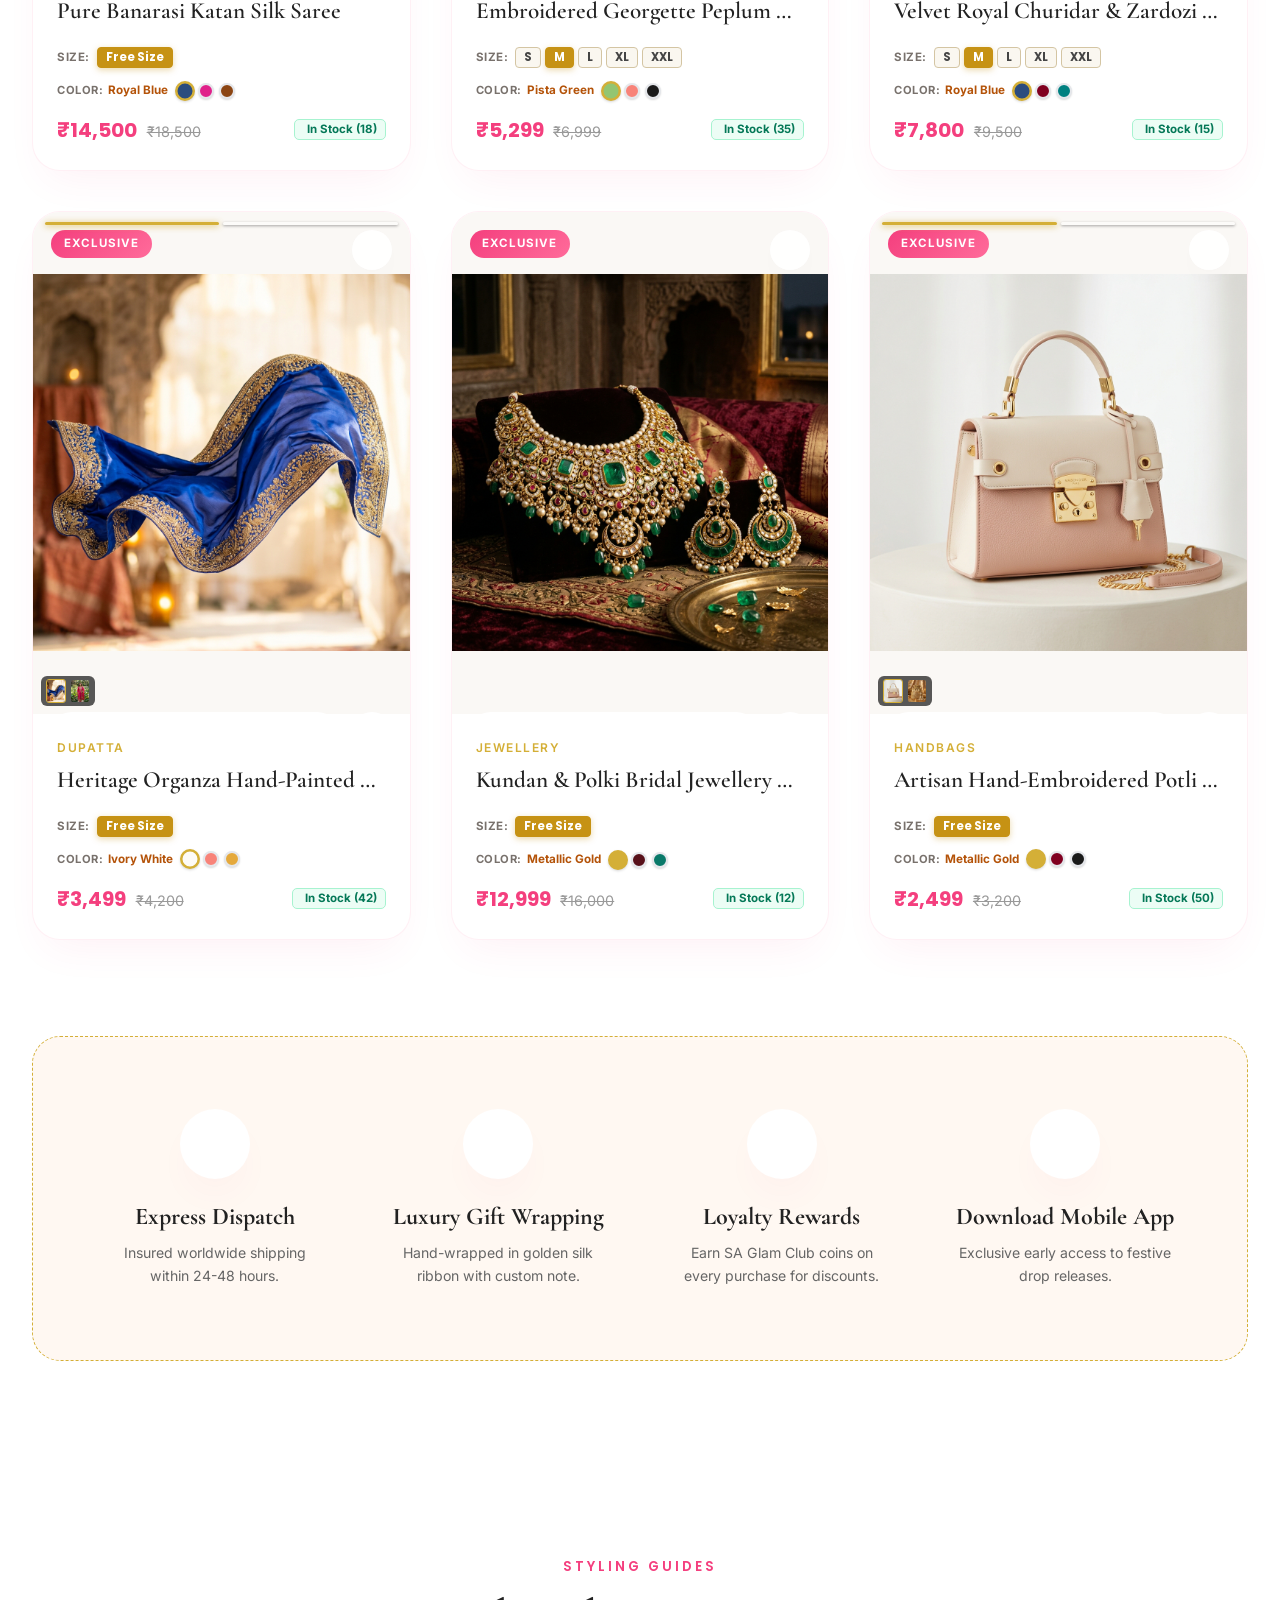
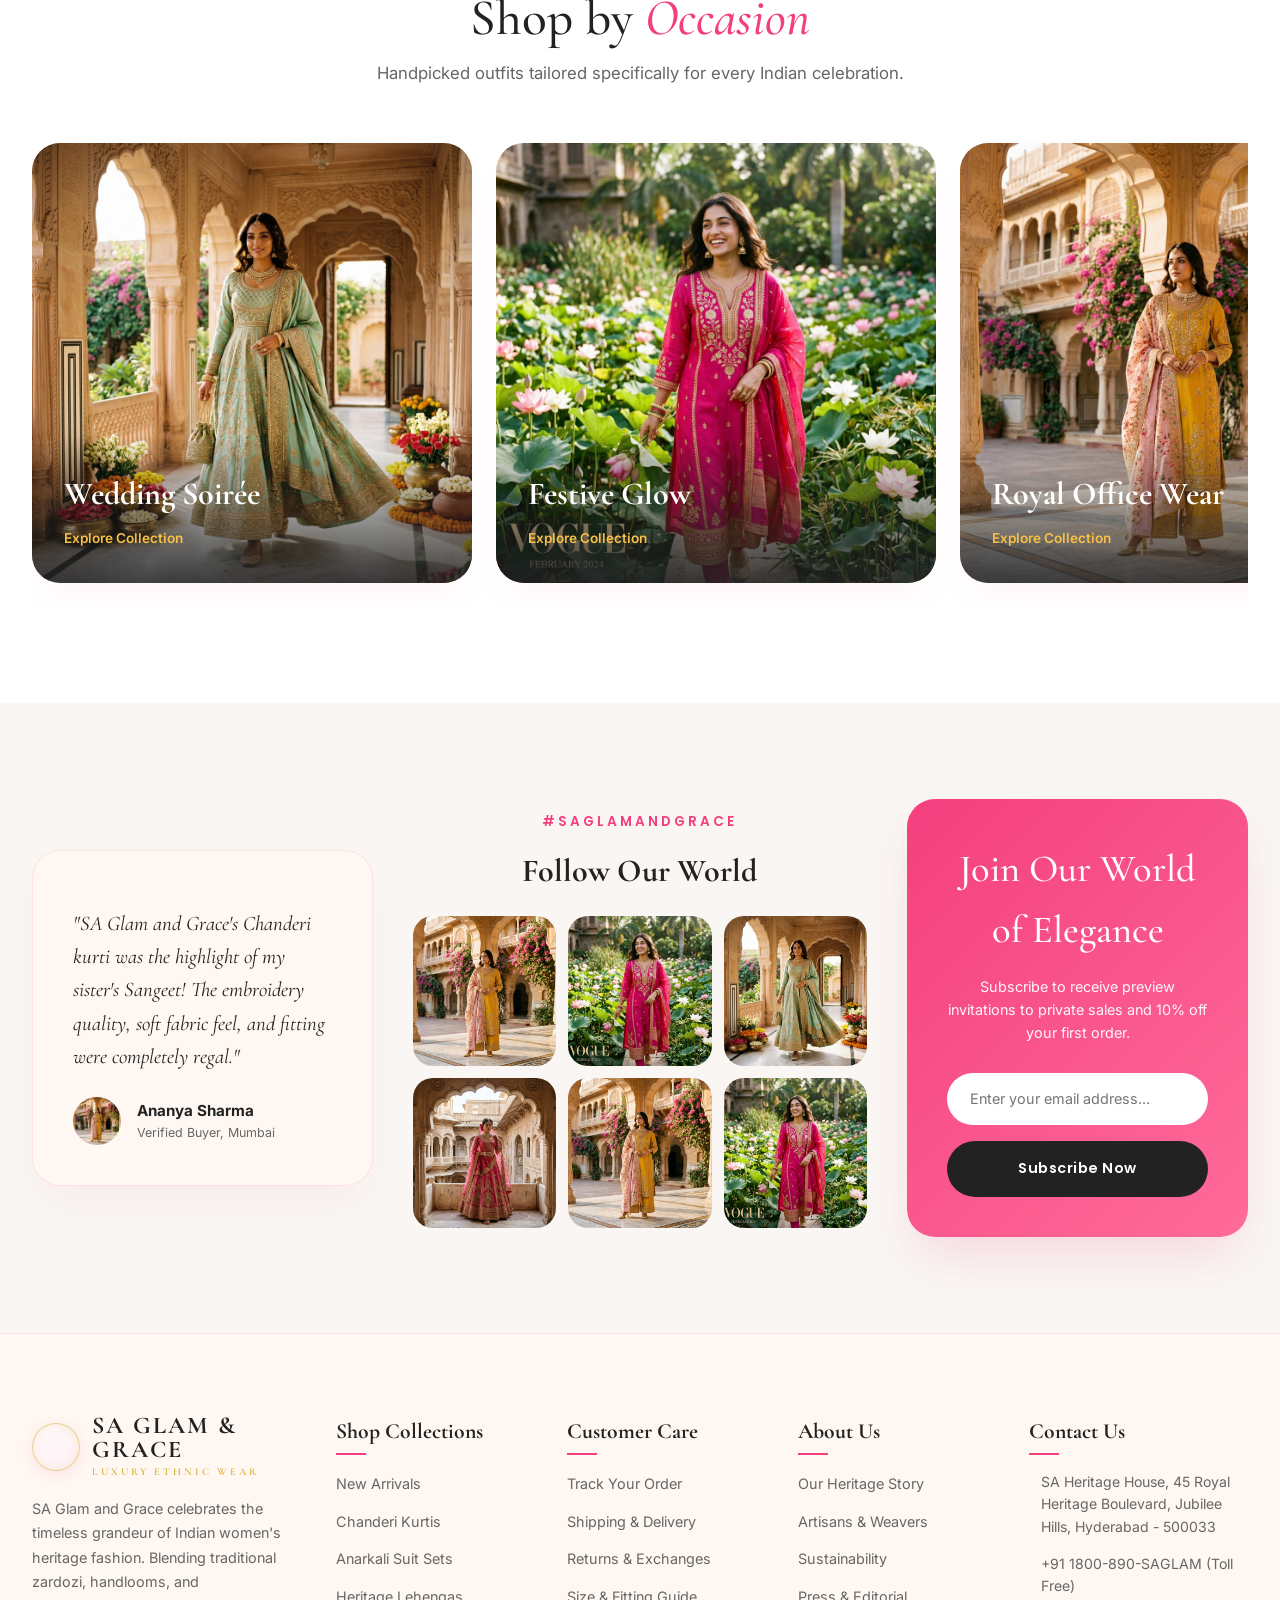
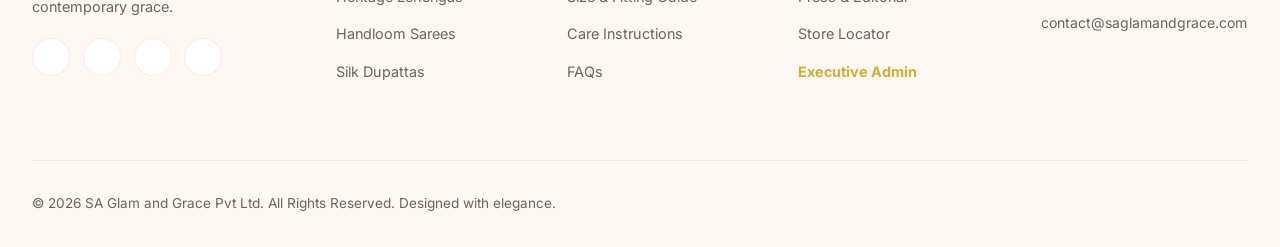
==== commit 14089475: "fix(ui): 1-column vertical feed for category products, show bus and man symbols in mobile header, an" ====
--- a/index.html
+++ b/index.html
@@ -15,7 +15,7 @@
     <!-- Supabase Cloud SDK & Configuration -->
   <script src="https://cdn.jsdelivr.net/npm/@supabase/supabase-js@2"></script>
   <script src="supabase-client.js"></script>
-  <link rel="stylesheet" href="./style.css?v=232">
+  <link rel="stylesheet" href="./style.css?v=234">
 
 <style id="interactive-sizes-style">
   .card-size-btn {
@@ -2070,7 +2070,7 @@
   <!-- Automated Admin Order Email Notification -->
   <script src="./email-notification.js"></script>
   <!-- JavaScript -->
-  <script src="./app.js?v=232"></script>
+  <script src="./app.js?v=234"></script>
 </body>
 </html>
 
--- a/style.css
+++ b/style.css
@@ -1106,6 +1106,10 @@
   box-shadow: var(--shadow-card);
   transition: var(--transition-smooth);
   position: relative;
+  display: flex;
+  flex-direction: column;
+  justify-content: space-between;
+  height: 100%;
 }
 
 .product-card:hover {
@@ -1297,6 +1301,10 @@
 /* Product Info Content */
 .product-info {
   padding: 1.5rem;
+  display: flex;
+  flex-direction: column;
+  flex-grow: 1;
+  justify-content: space-between;
 }
 
 .product-category-label {
@@ -1322,6 +1330,7 @@
   display: flex;
   align-items: center;
   justify-content: space-between;
+  margin-top: auto;
 }
 
 .price-box {
@@ -4163,10 +4172,14 @@
     height: 38px;
   }
 
-  /* Desktop-only action links hidden on mobile to avoid overcrowding */
+  /* Mobile action links: Display dashboard bus & sign-in man icons clearly */
   .header-actions #ordersNavBtn,
   .header-actions #accountBtn {
-    display: none !important;
+    display: inline-flex !important;
+    align-items: center !important;
+    justify-content: center !important;
+    color: var(--text-dark, #181412) !important;
+    text-decoration: none !important;
   }
 
   /* Hero Section */
@@ -4311,23 +4324,30 @@
   .header-actions {
     display: flex !important;
     align-items: center !important;
-    gap: 0.45rem !important;
+    gap: 0.25rem !important;
     flex-shrink: 0 !important;
   }
 
   .header-actions #ordersNavBtn,
   .header-actions #accountBtn {
-    display: none !important;
+    display: inline-flex !important;
+    align-items: center !important;
+    justify-content: center !important;
+    color: var(--text-dark, #181412) !important;
+    text-decoration: none !important;
   }
 
   .action-btn {
-    width: 36px;
-    height: 36px;
-    flex-shrink: 0;
+    width: 33px !important;
+    height: 33px !important;
+    flex-shrink: 0 !important;
+    display: inline-flex !important;
+    align-items: center !important;
+    justify-content: center !important;
   }
 
   .action-btn i {
-    font-size: 1.15rem !important;
+    font-size: 1.12rem !important;
   }
 
   .badge-count {
@@ -4701,9 +4721,10 @@
     font-size: 0.82rem;
   }
 
-  /* New Arrivals - Horizontal Smooth-Scroll Carousel on Mobile */
+  /* New Arrivals - Horizontal Smooth-Scroll Carousel on Mobile with Equal Box Heights */
   #new-arrivals .products-grid {
     display: flex !important;
+    align-items: stretch !important;
     overflow-x: auto !important;
     overflow-y: hidden !important;
     scroll-snap-type: x mandatory !important;
@@ -4725,6 +4746,9 @@
     scroll-snap-align: start !important;
     display: flex !important;
     flex-direction: column !important;
+    justify-content: space-between !important;
+    height: auto !important;
+    align-self: stretch !important;
     box-sizing: border-box !important;
     border-radius: 14px !important;
     padding: 9px !important;
@@ -4739,49 +4763,73 @@
     width: 100% !important;
     border-radius: 10px !important;
     overflow: hidden !important;
+    flex-shrink: 0 !important;
   }
 
   #new-arrivals .products-grid > .product-card .product-info {
     display: flex !important;
     flex-direction: column !important;
     flex: 1 1 auto !important;
+    justify-content: space-between !important;
     padding: 8px 4px 4px 4px !important;
   }
 
   #new-arrivals .products-grid > .product-card .product-title {
     font-size: 0.86rem !important;
-    min-height: 2.3em !important;
-    max-height: 2.3em !important;
+    min-height: 2.6em !important;
+    max-height: 2.6em !important;
     display: -webkit-box !important;
     -webkit-line-clamp: 2 !important;
     -webkit-box-orient: vertical !important;
     overflow: hidden !important;
     margin-bottom: 6px !important;
-    line-height: 1.25 !important;
+    line-height: 1.3 !important;
+  }
+
+  #new-arrivals .products-grid > .product-card .product-sizes-selector-row {
+    min-height: 28px !important;
+    display: flex !important;
+    align-items: center !important;
+    flex-wrap: wrap !important;
+    gap: 3px !important;
+    margin: 4px 0 !important;
+  }
+
+  #new-arrivals .products-grid > .product-card .product-colors-selector-row {
+    min-height: 22px !important;
+    display: flex !important;
+    align-items: center !important;
+    gap: 5px !important;
+    margin: 2px 0 6px 0 !important;
   }
 
   #new-arrivals .products-grid > .product-card .product-price-row {
     margin-top: auto !important;
     padding-top: 6px !important;
-  }
-
-  /* Generic Products Grid for Category & Filter Catalog Pages */
+    width: 100% !important;
+  }
+
+  /* Products Grid for Category & Filter Catalog Pages: Option 1 Single-Column Vertical Feed */
   .products-grid {
-    grid-template-columns: repeat(2, minmax(0, 1fr)) !important;
-    gap: 12px 8px !important;
+    grid-template-columns: 1fr !important;
+    max-width: 440px !important;
+    margin: 0 auto !important;
+    gap: 22px !important;
     align-items: stretch !important;
+    width: 100% !important;
   }
 
   .product-card {
-    border-radius: 12px;
-    padding: 8px;
-    background: #FFFFFF;
-    border: 1px solid rgba(212, 175, 55, 0.2);
-    box-shadow: 0 3px 12px rgba(0, 0, 0, 0.04);
+    border-radius: 16px !important;
+    padding: 12px !important;
+    background: #FFFFFF !important;
+    border: 1px solid rgba(212, 175, 55, 0.22) !important;
+    box-shadow: 0 4px 18px rgba(0, 0, 0, 0.05) !important;
     display: flex !important;
     flex-direction: column !important;
     justify-content: space-between !important;
     height: 100% !important;
+    width: 100% !important;
   }
 
   .product-img-wrapper {
